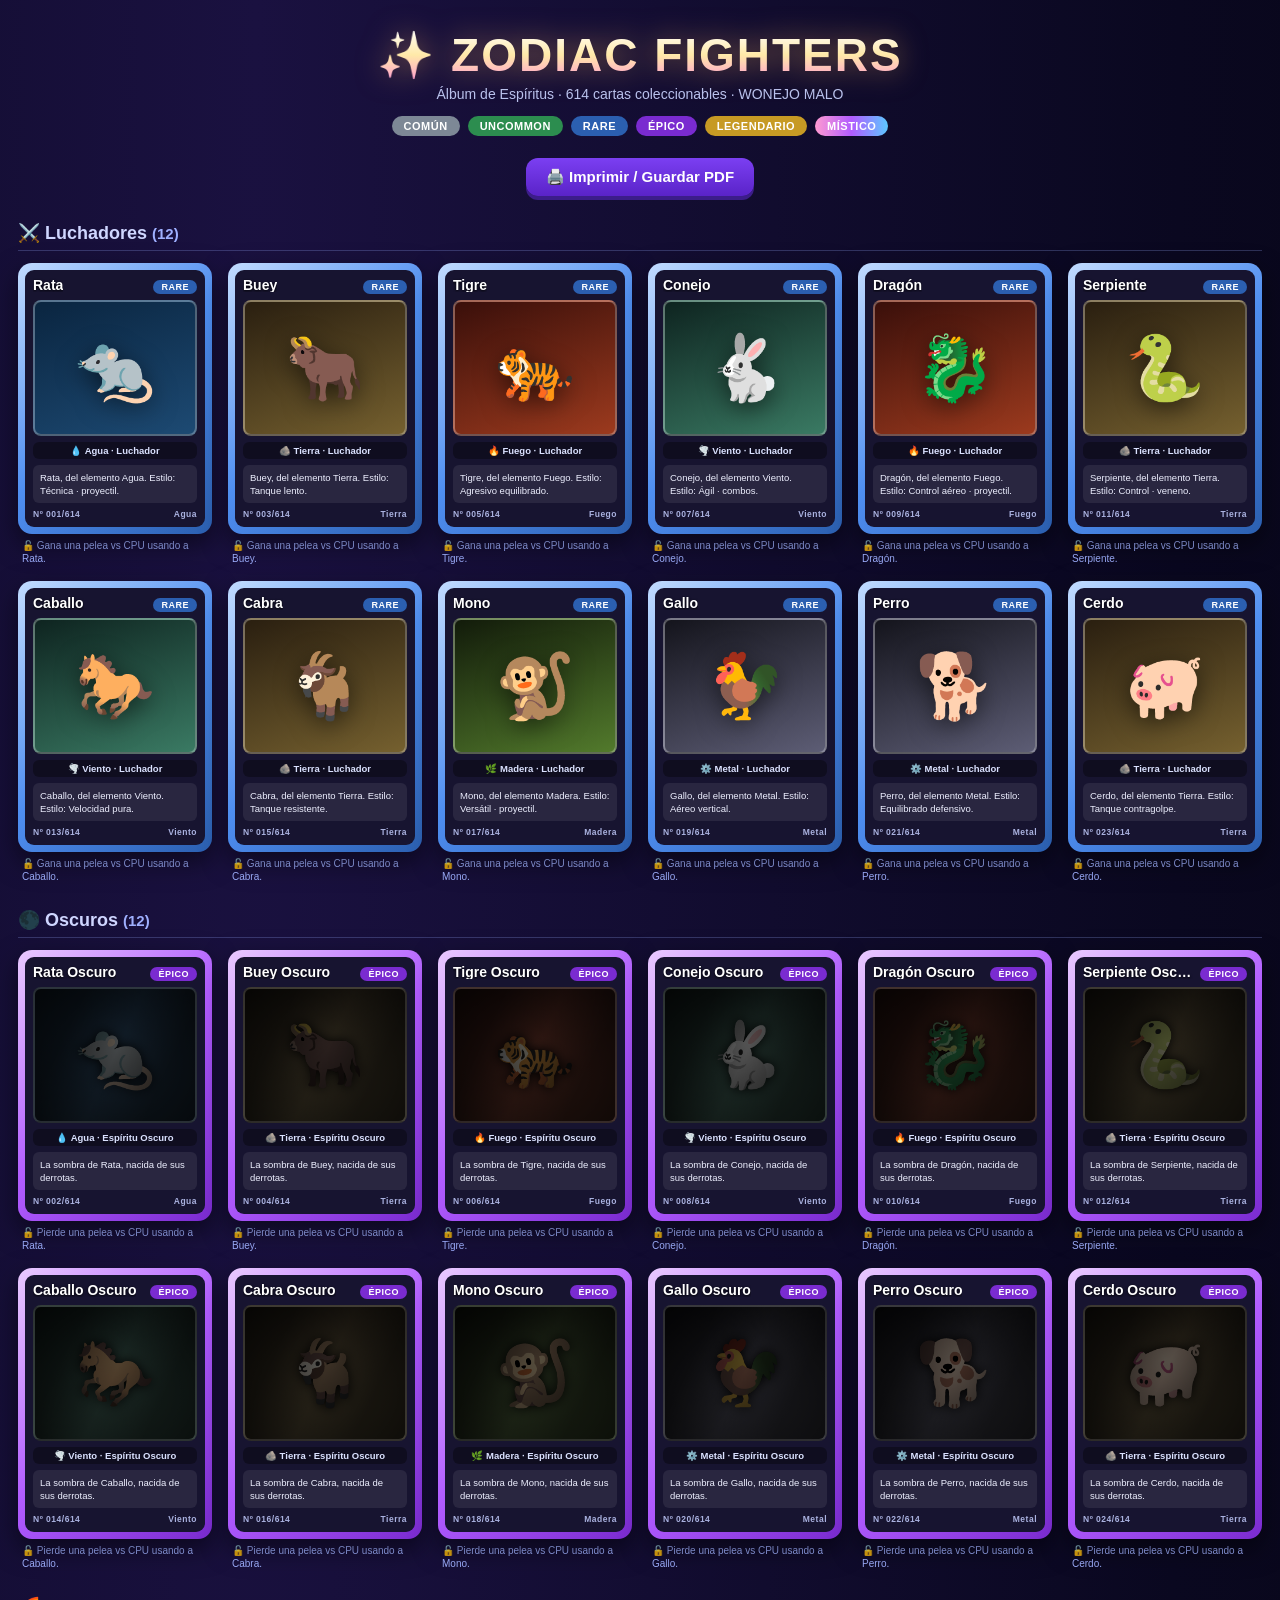
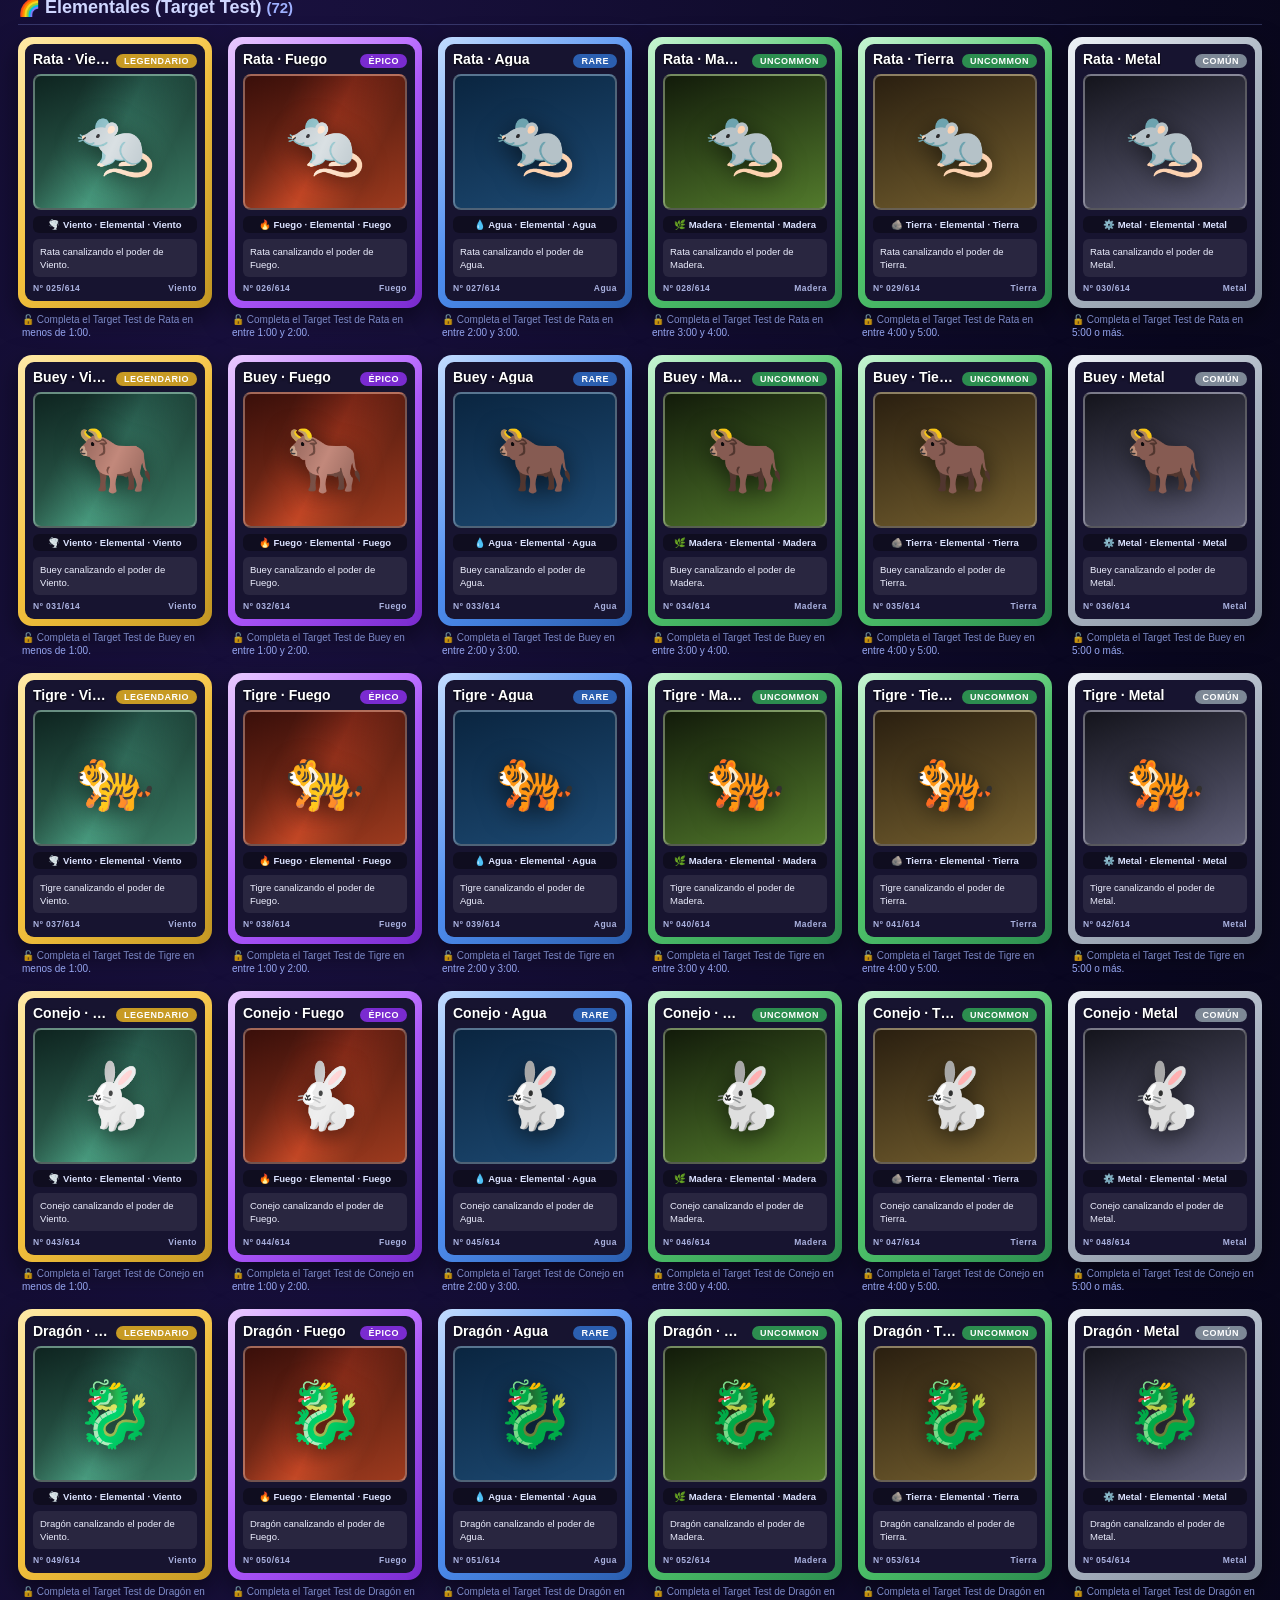
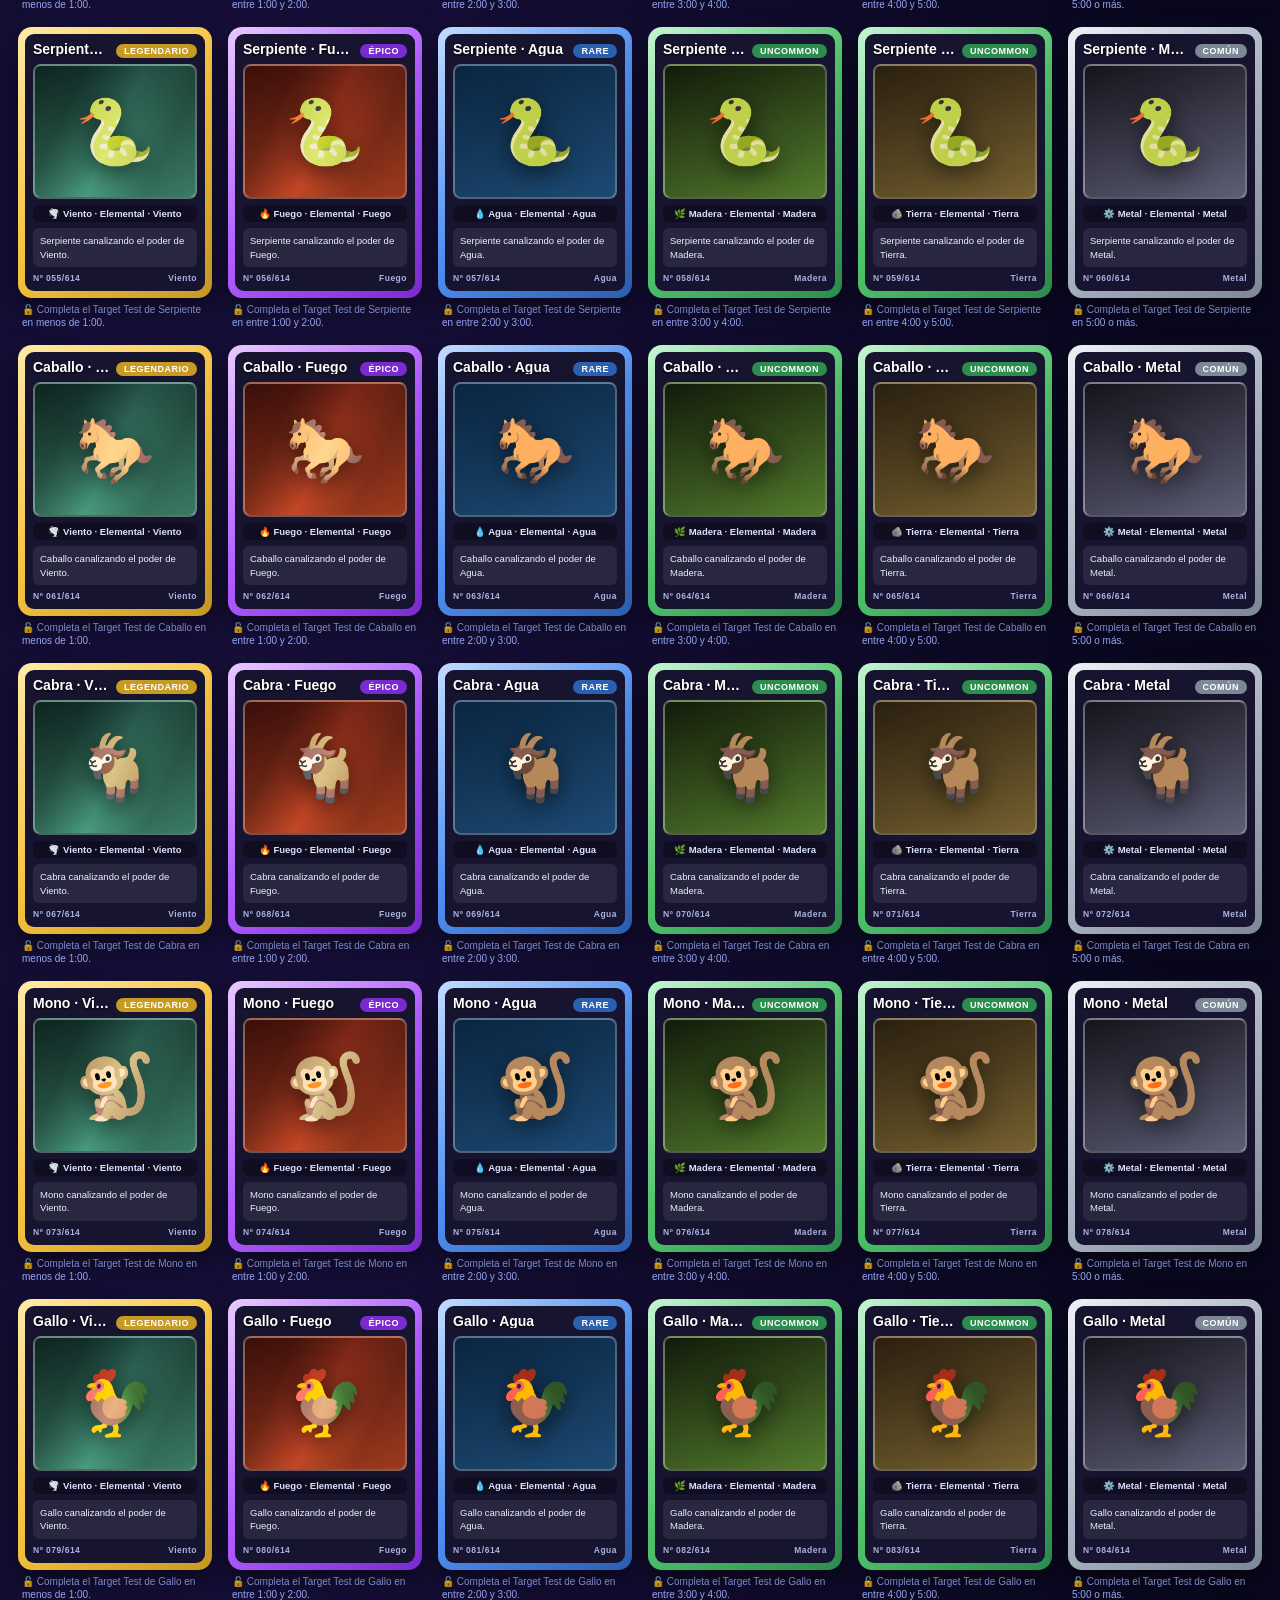
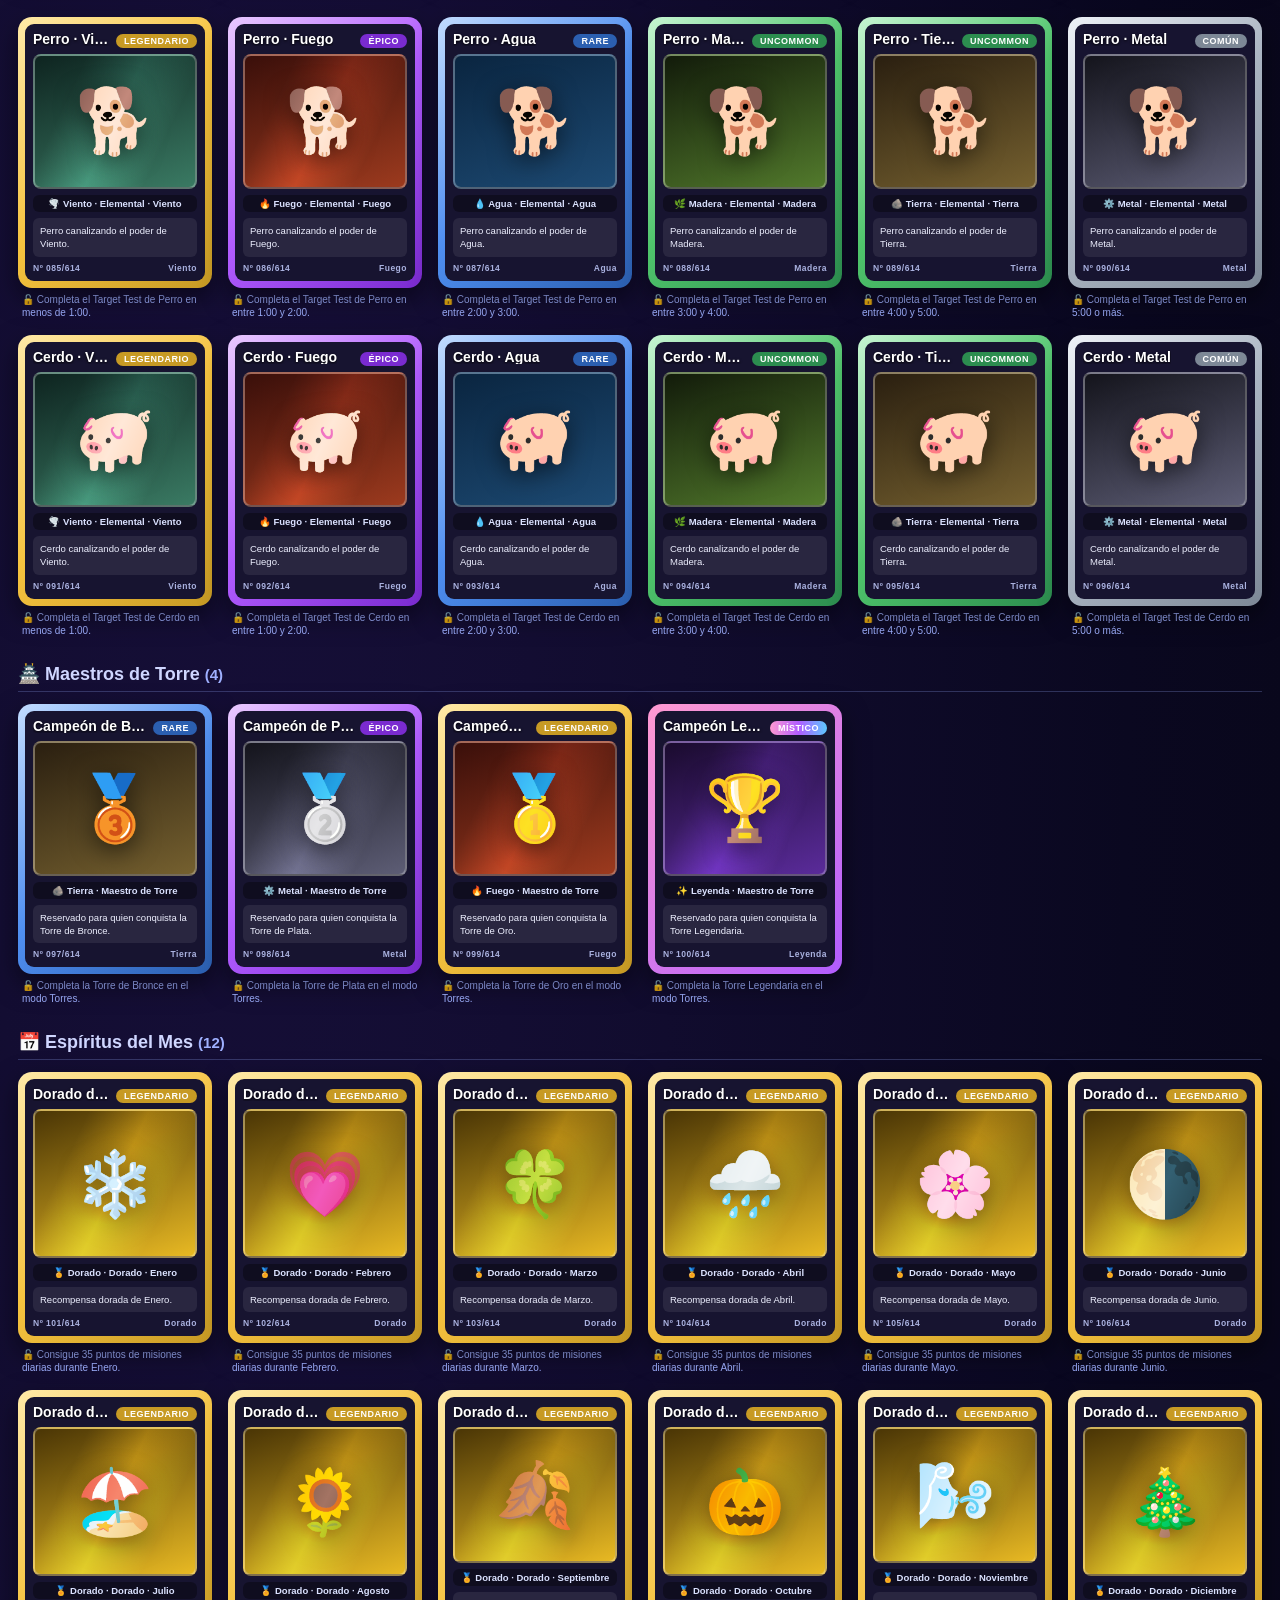
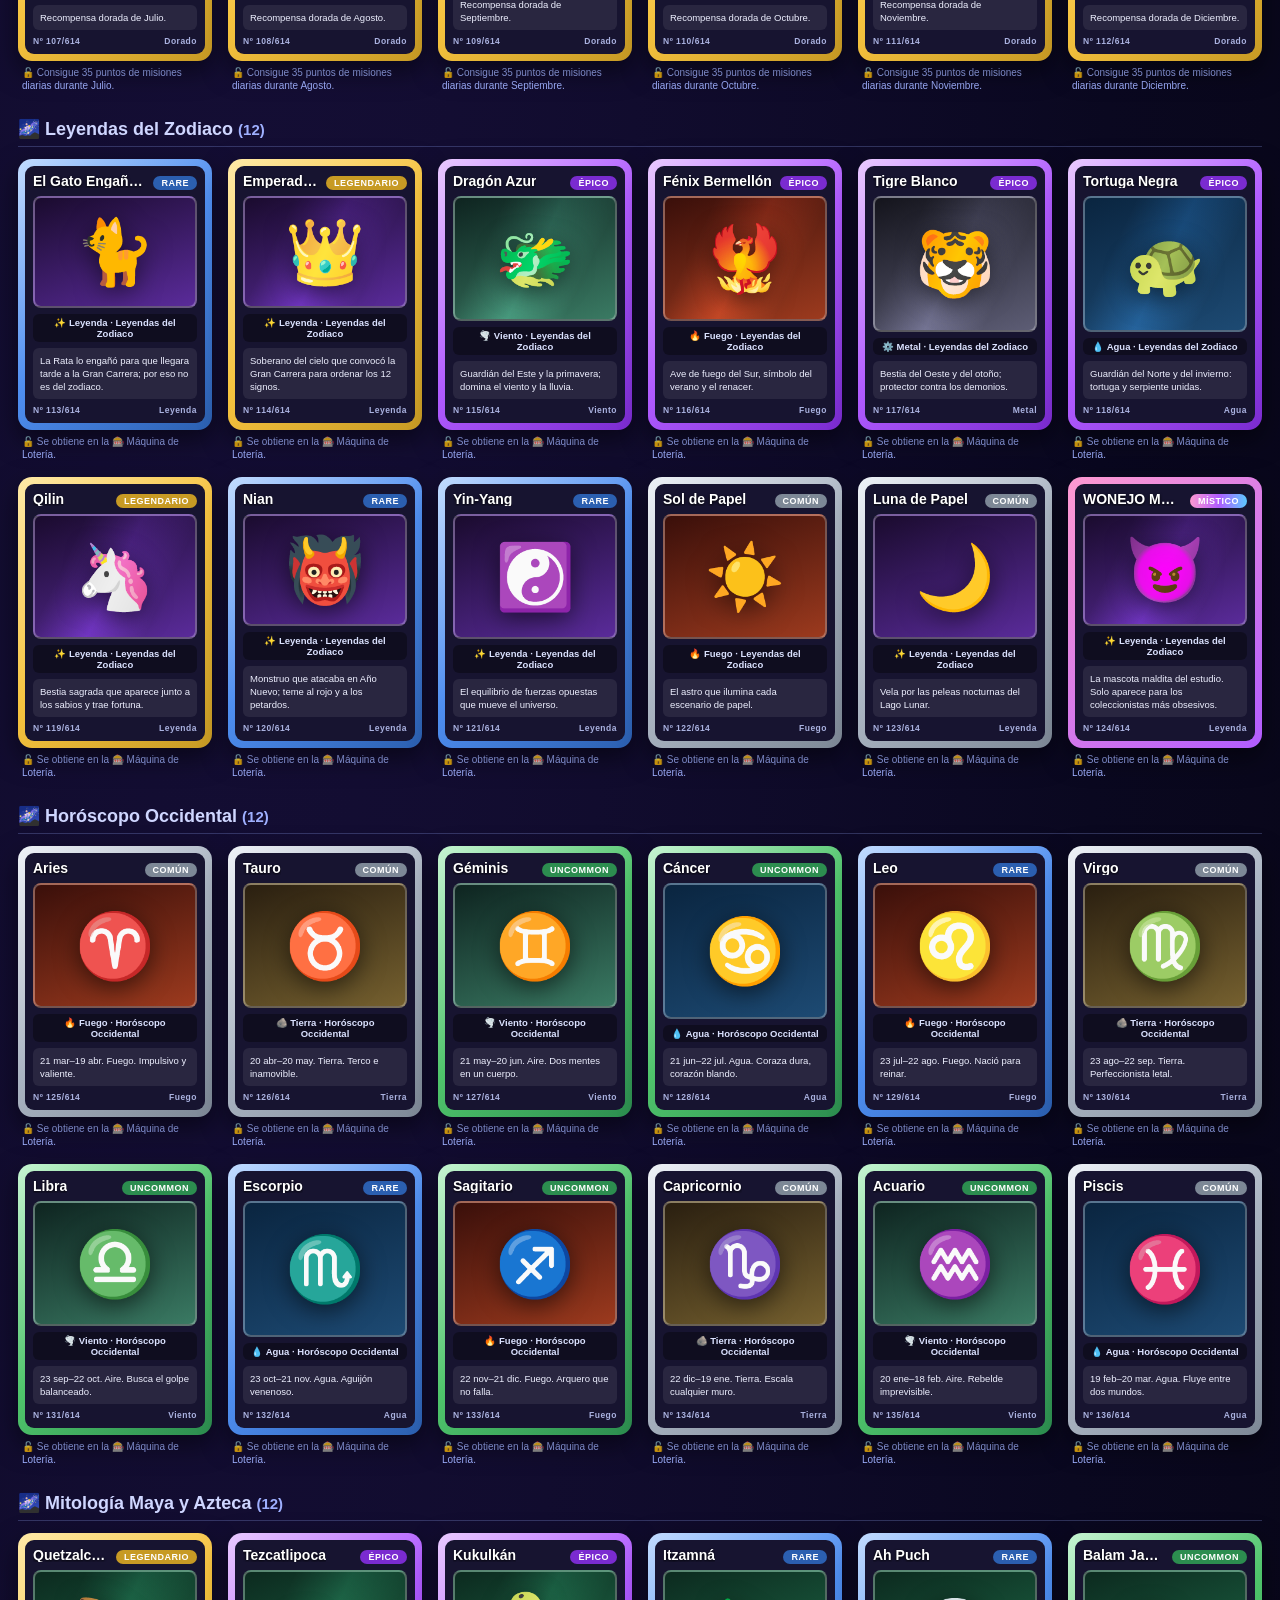
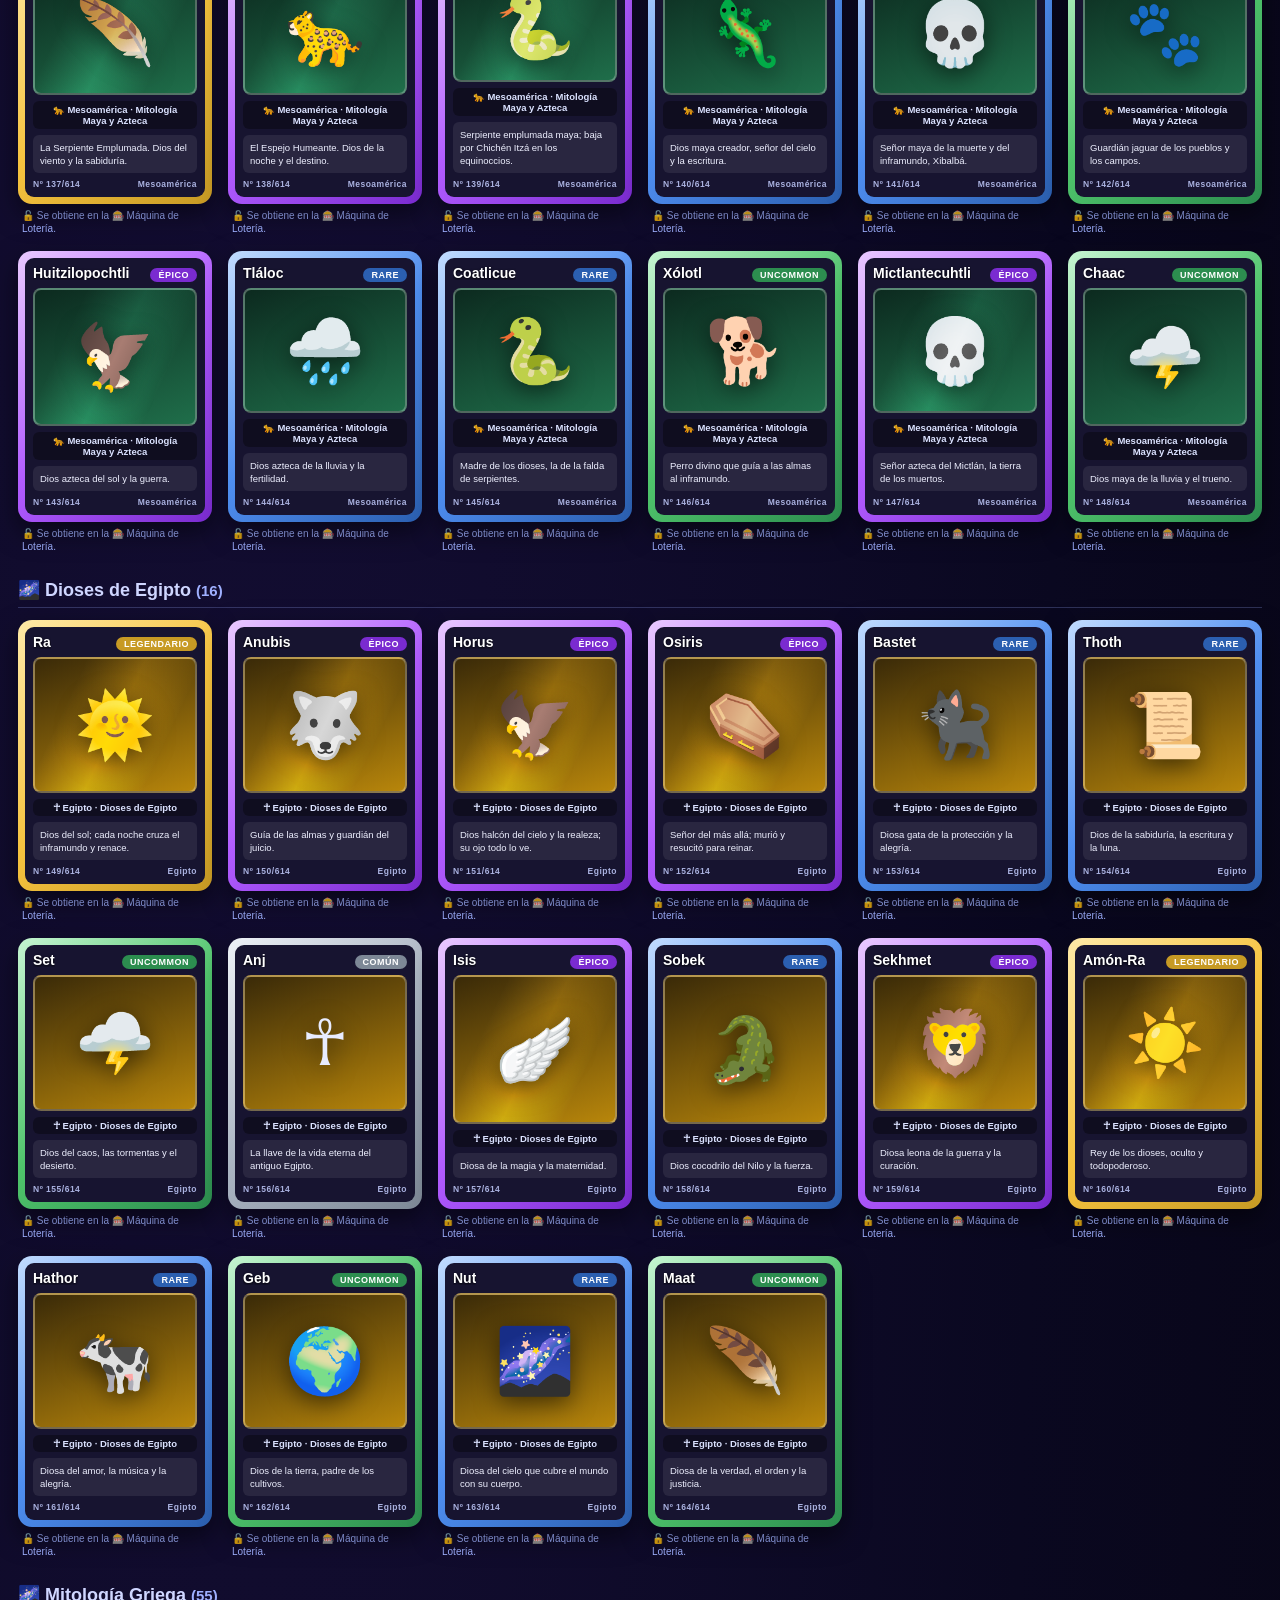
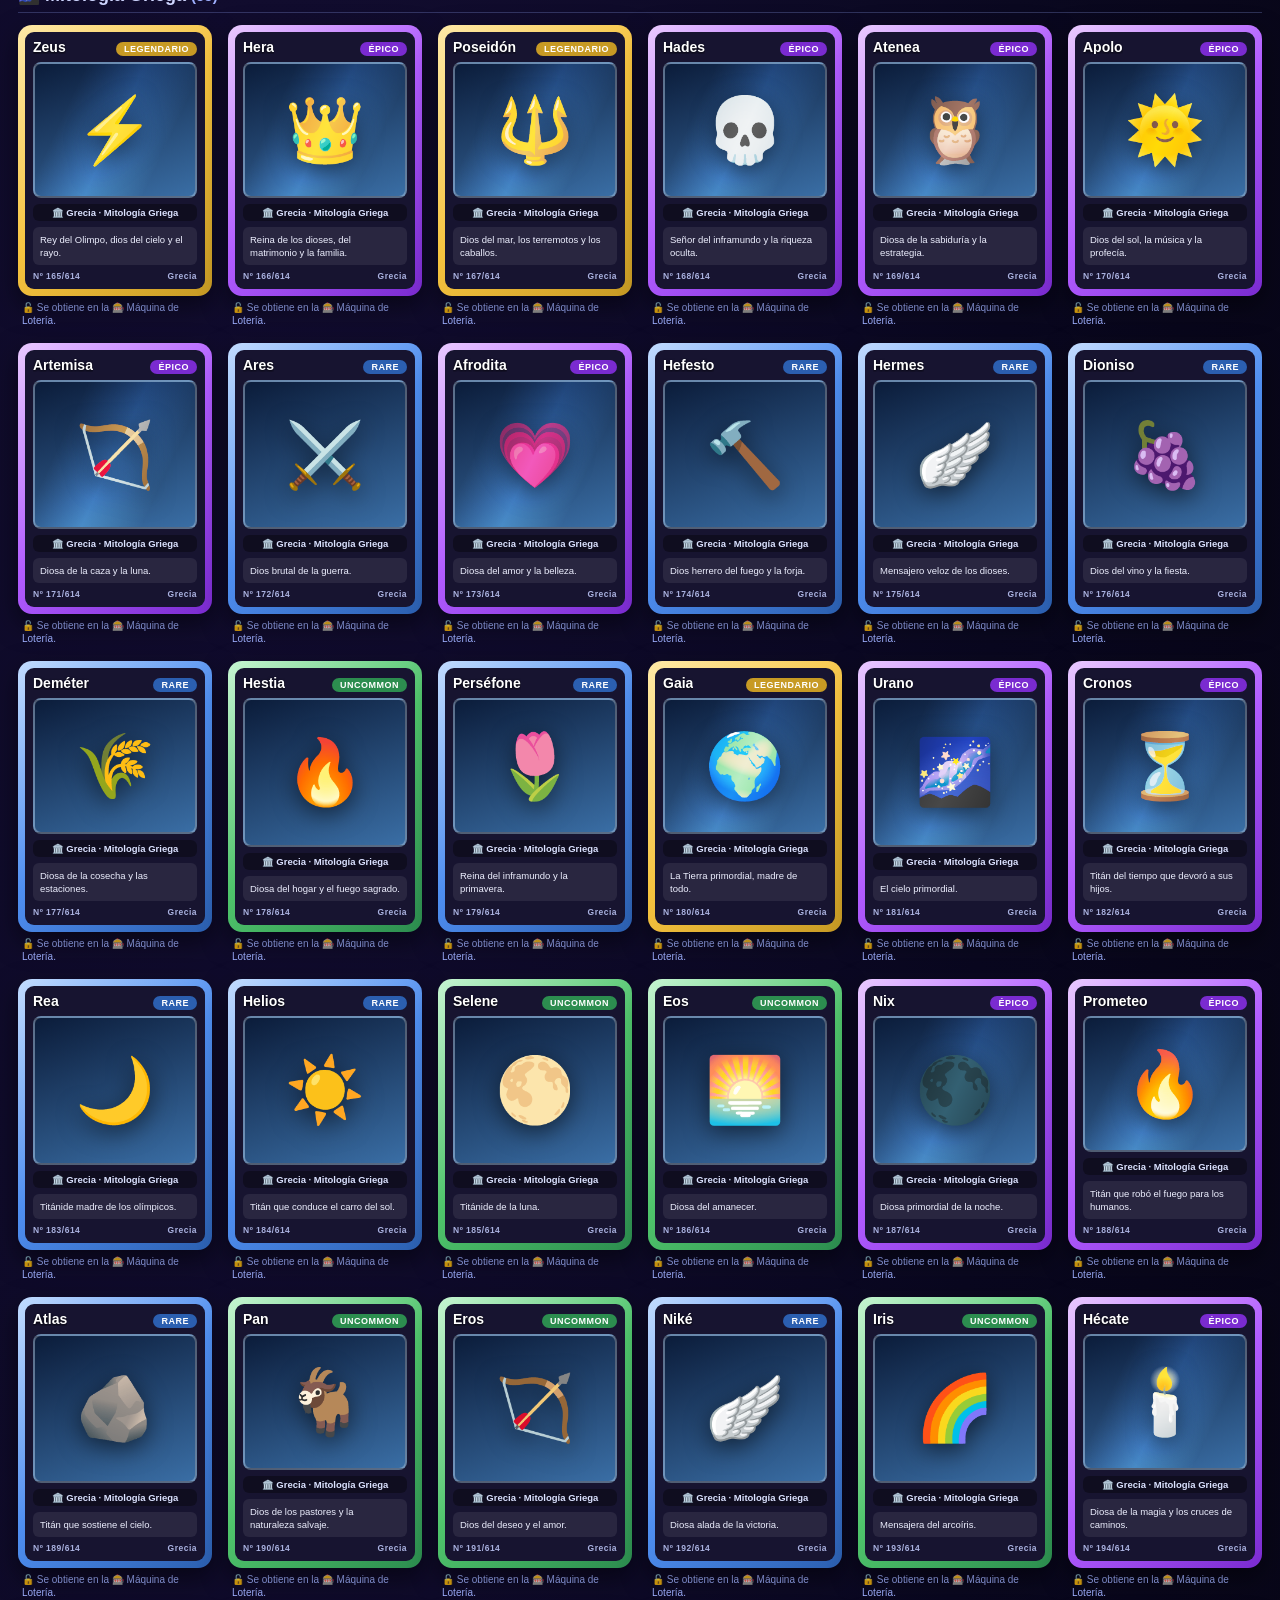
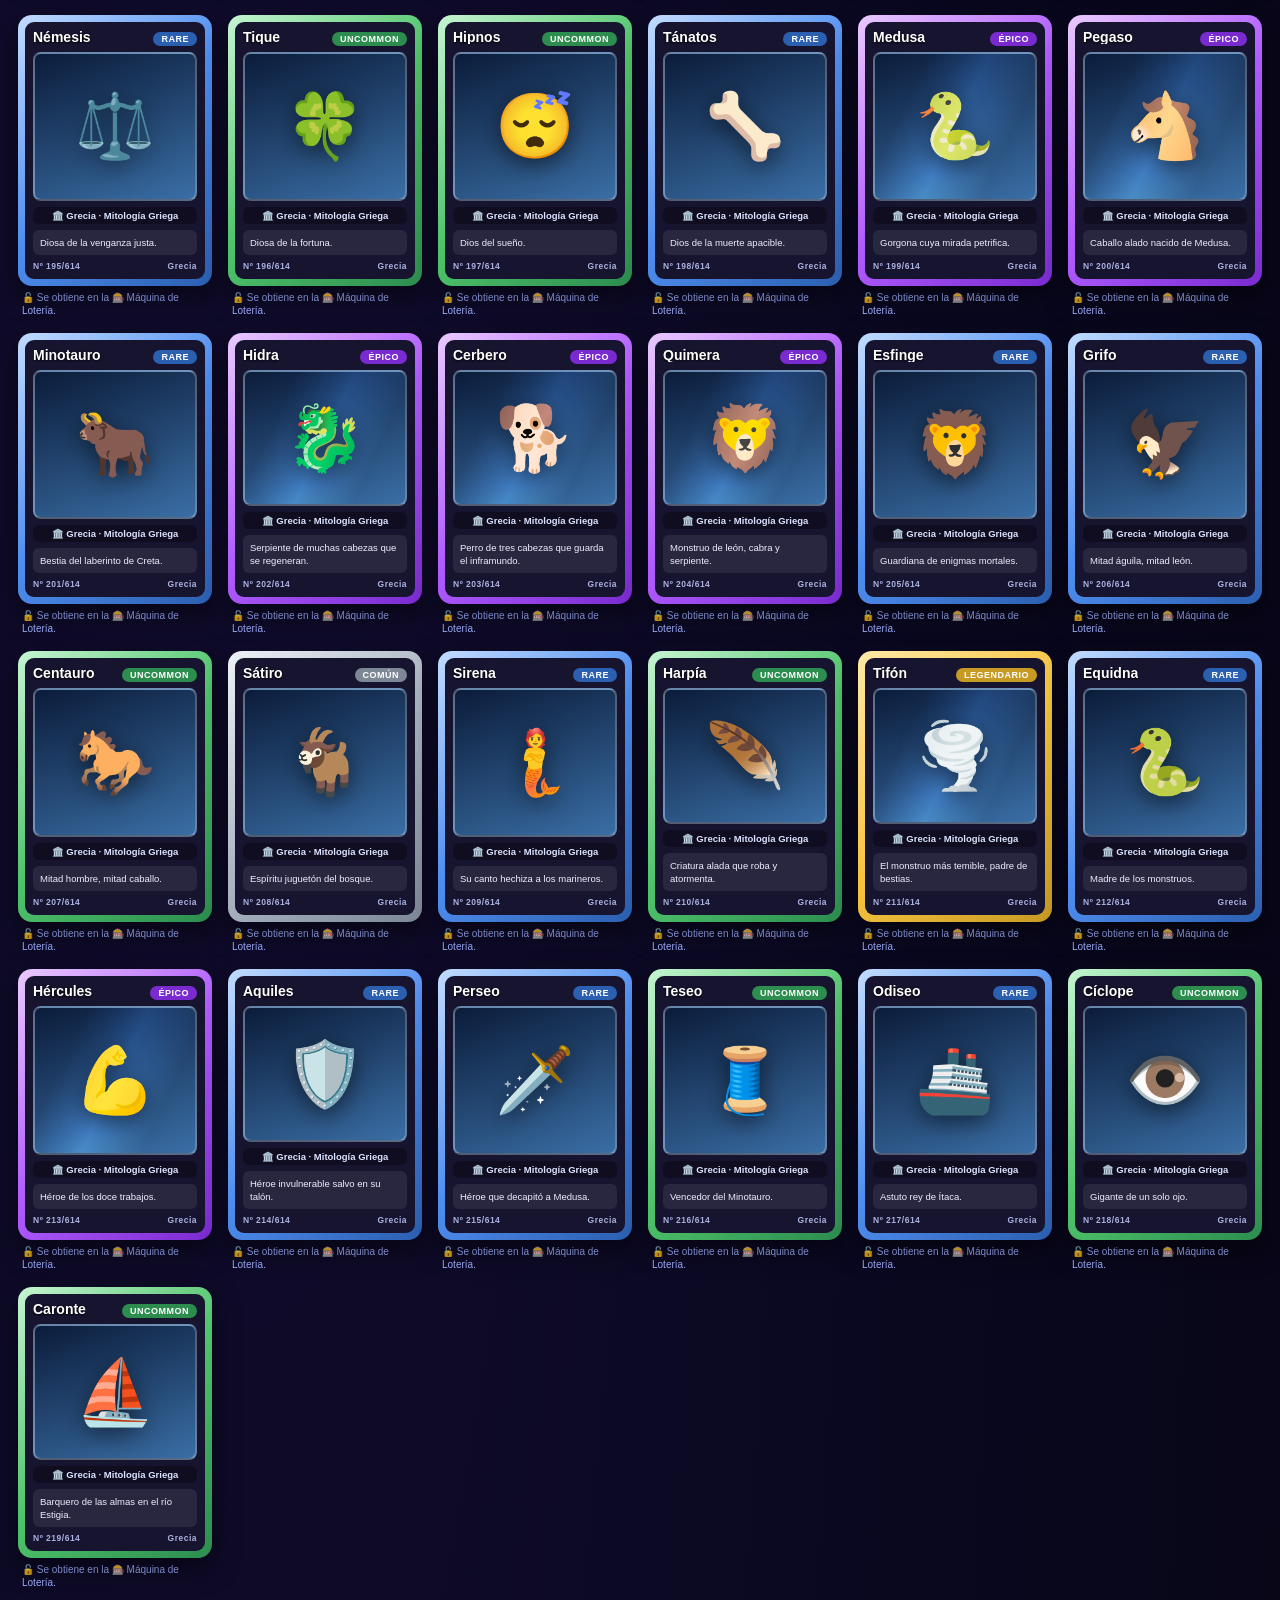
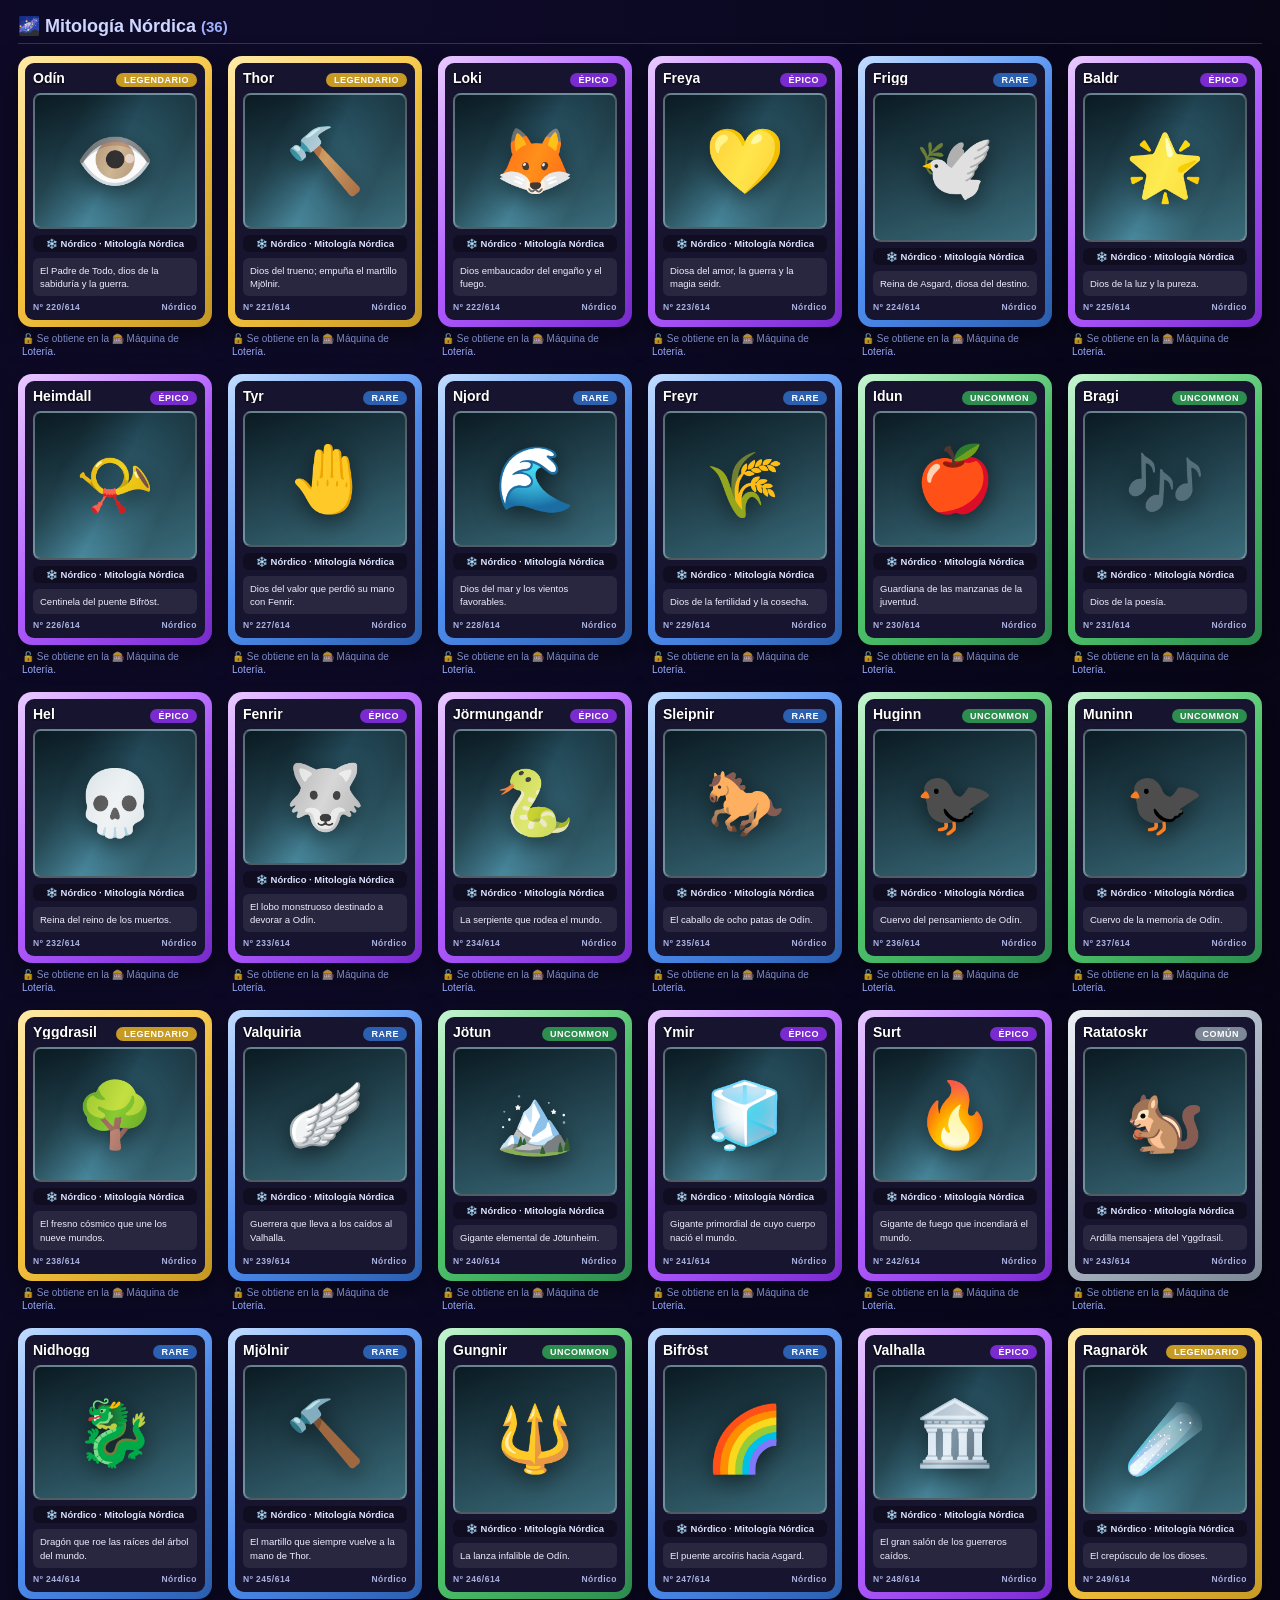
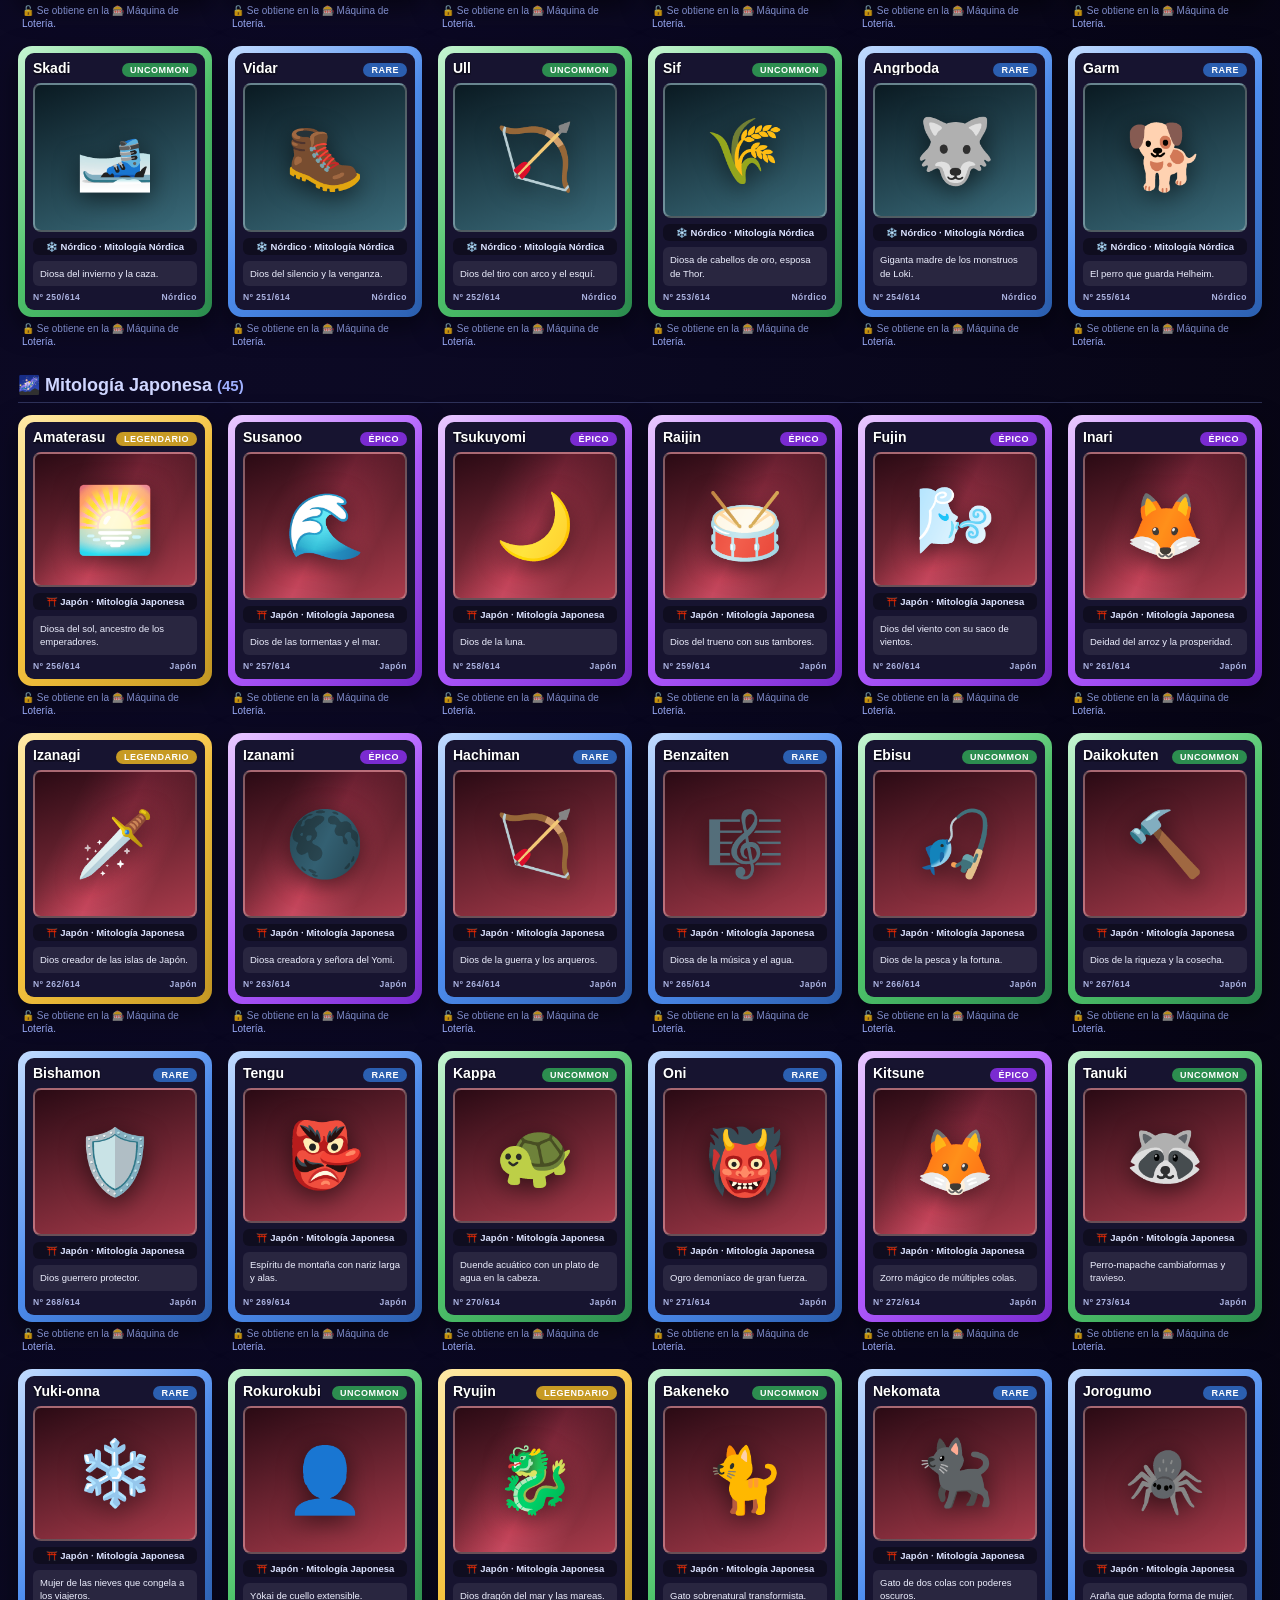
==== cartas.html @ 3208aa28 "Add files via upload" ====
<!DOCTYPE html><html lang="es"><head><meta charset="UTF-8"><meta name="viewport" content="width=device-width,initial-scale=1">
<title>Zodiac Fighters — Álbum (614 cartas)</title><style>*{margin:0;padding:0;box-sizing:border-box}
body{font-family:-apple-system,"Segoe UI",Roboto,sans-serif;background:radial-gradient(120% 80% at 20% 0%,#1a1140,#0a0820 60%,#06040f);color:#e8ecff;padding:18px;min-height:100vh}
header{text-align:center;margin:10px 0 24px}
header h1{font-size:clamp(28px,6vw,46px);font-weight:900;letter-spacing:2px;background:linear-gradient(180deg,#fff,#ffe9a8,#ff9ad1);-webkit-background-clip:text;background-clip:text;-webkit-text-fill-color:transparent;filter:drop-shadow(0 0 14px rgba(255,180,90,.5))}
header .sub{color:#b9c2ee;margin-top:4px;font-size:14px}
.legend{display:flex;gap:8px;flex-wrap:wrap;justify-content:center;margin:14px 0}
.legend .lg{font-size:11px;font-weight:800;color:#fff;padding:4px 12px;border-radius:999px;text-transform:uppercase;letter-spacing:.5px}
.legend .r-comun{background:#7d8896}.legend .r-uncommon{background:#2c8d4f}.legend .r-rare{background:#2b5fb0}.legend .r-epic{background:#7a2bd0}.legend .r-legendario{background:#c79a24}.legend .r-mistico{background:linear-gradient(90deg,#ff9ad1,#b15cff,#5cc8ff)}
.printbtn{margin-top:8px;background:linear-gradient(180deg,#7b3ff2,#5a23c8);color:#fff;border:none;border-radius:12px;padding:10px 20px;font-weight:800;font-size:15px;cursor:pointer;box-shadow:0 4px 0 #3c1d8a}
.sech{margin:26px 0 12px;font-size:18px;color:#cfd6ff;border-bottom:1px solid rgba(150,170,255,.25);padding-bottom:6px}
.sech small{color:#9fb0ff;font-weight:600}
.grid{display:grid;grid-template-columns:repeat(auto-fill,minmax(170px,1fr));gap:16px}
.cardwrap{display:flex;flex-direction:column}
.howto{font-size:10px;color:#9fb0ff;margin-top:5px;padding:0 4px;line-height:1.3}
/* ===== carta TCG ===== */
.tcg{position:relative;width:100%;aspect-ratio:63/88;border-radius:14px;padding:7px;box-shadow:0 10px 26px rgba(0,0,0,.5);overflow:hidden}
.tcg-inner{position:relative;height:100%;border-radius:9px;background:#171430;display:flex;flex-direction:column;padding:8px;gap:6px;z-index:2}
.tcg-top{display:flex;justify-content:space-between;align-items:baseline;gap:6px}
.tcg-name{font-weight:900;font-size:14px;color:#fff;text-shadow:0 1px 3px #000;line-height:1;overflow:hidden;text-overflow:ellipsis;white-space:nowrap}
.tcg-hp{font-weight:900;font-size:11px;color:#ffd86b;white-space:nowrap}
.tcg-art{position:relative;flex:1;border-radius:8px;display:flex;align-items:center;justify-content:center;overflow:hidden;border:2px solid rgba(255,255,255,.28)}
.tcg-emoji{font-size:64px;line-height:1;filter:drop-shadow(0 6px 12px rgba(0,0,0,.55));z-index:1}
.tcg-type{font-size:9.5px;font-weight:800;color:#dbe2ff;background:rgba(0,0,0,.35);border-radius:6px;padding:3px 7px;text-align:center}
.tcg-desc{font-size:9.5px;line-height:1.38;color:#eef0ff;background:rgba(255,255,255,.08);border-radius:6px;padding:6px 7px;overflow:hidden}
.tcg-foot{display:flex;justify-content:space-between;font-size:8.5px;font-weight:800;color:#aab2e0;letter-spacing:.5px}
.r-comun.tcg{background:linear-gradient(135deg,#eef2f7,#aab4c2,#7d8896)}
.r-uncommon.tcg{background:linear-gradient(135deg,#c6f5d2,#4fc46b,#2c8d4f)}
.r-rare.tcg{background:linear-gradient(135deg,#c2dcff,#4f8ef0,#2b5fb0)}
.r-epic.tcg{background:linear-gradient(135deg,#e9caff,#b15cff,#7a2bd0)}
.r-legendario.tcg{background:linear-gradient(135deg,#ffeaa8,#f6c33f,#c79a24)}
.r-mistico.tcg{background:linear-gradient(135deg,#ff9ad1,#b15cff,#5cc8ff,#ffd86b);background-size:300% 300%;animation:mb 4s ease infinite}
@keyframes mb{0%{background-position:0% 50%}50%{background-position:100% 50%}100%{background-position:0% 50%}}
.tcg.holo .tcg-art::before{content:'';position:absolute;inset:-60%;z-index:2;background:linear-gradient(115deg,transparent 38%,rgba(255,255,255,.5) 50%,transparent 62%);animation:sh 3.6s ease-in-out infinite;mix-blend-mode:overlay;pointer-events:none}
@keyframes sh{0%,100%{transform:translateX(-55%)}50%{transform:translateX(55%)}}
footer{text-align:center;color:#6b6a90;font-size:12px;margin:30px 0 10px}
@media print{body{background:#fff;color:#000}.printbtn{display:none}header h1{filter:none;-webkit-text-fill-color:initial;color:#5a23c8}.tcg,.tcg *{-webkit-print-color-adjust:exact;print-color-adjust:exact}.grid{grid-template-columns:repeat(4,1fr);gap:8px}.howto{color:#555}.sech{color:#333;break-after:avoid}.cardwrap{break-inside:avoid}}
.tcg-rarbadge{font-size:9px;font-weight:900;letter-spacing:.5px;text-transform:uppercase;color:#fff;border-radius:999px;padding:2px 8px;white-space:nowrap}
.tcg-rarbadge.r-comun{background:#7d8896}.tcg-rarbadge.r-uncommon{background:#2c8d4f}.tcg-rarbadge.r-rare{background:#2b5fb0}.tcg-rarbadge.r-epic{background:#7a2bd0}.tcg-rarbadge.r-legendario{background:#c79a24}.tcg-rarbadge.r-mistico{background:linear-gradient(90deg,#ff9ad1,#b15cff,#5cc8ff)}
.tcg.dark .tcg-art{filter:brightness(.45) saturate(.6)}
.tcg.dark .tcg-art::after{content:'';position:absolute;inset:0;z-index:1;background:radial-gradient(circle at 50% 40%,rgba(0,0,0,.15),rgba(0,0,0,.7))}
.tcg.dark .tcg-emoji{filter:drop-shadow(0 0 6px #000) brightness(.65) contrast(1.1)}
@media print{.tcg.holo .tcg-art::before{display:none}}
</style></head><body>
<header><h1>✨ ZODIAC FIGHTERS</h1><p class="sub">Álbum de Espíritus · 614 cartas coleccionables · WONEJO MALO</p>
<div class="legend"><span class="lg r-comun">Común</span><span class="lg r-uncommon">Uncommon</span><span class="lg r-rare">Rare</span><span class="lg r-epic">Épico</span><span class="lg r-legendario">Legendario</span><span class="lg r-mistico">Místico</span></div>
<button class="printbtn" onclick="window.print()">🖨️ Imprimir / Guardar PDF</button></header>
<h2 class="sech">⚔️ Luchadores <small>(12)</small></h2><div class="grid"><div class="cardwrap"><div class="tcg r-rare"><div class="tcg-inner">
   <div class="tcg-top"><span class="tcg-name">Rata</span><span class="tcg-rarbadge r-rare">Rare</span></div>
   <div class="tcg-art" style="background:linear-gradient(160deg,#0a2540,#1d4a73)"><span class="tcg-emoji">🐀</span></div>
   <div class="tcg-type">💧 Agua · Luchador</div>
   <div class="tcg-desc">Rata, del elemento Agua. Estilo: Técnica · proyectil.</div>
   <div class="tcg-foot"><span>Nº 001/614</span><span>Agua</span></div>
 </div></div><div class="howto">🔓 Gana una pelea vs CPU usando a Rata.</div></div><div class="cardwrap"><div class="tcg r-rare"><div class="tcg-inner">
   <div class="tcg-top"><span class="tcg-name">Buey</span><span class="tcg-rarbadge r-rare">Rare</span></div>
   <div class="tcg-art" style="background:linear-gradient(160deg,#2a1f10,#75602f)"><span class="tcg-emoji">🐂</span></div>
   <div class="tcg-type">🪨 Tierra · Luchador</div>
   <div class="tcg-desc">Buey, del elemento Tierra. Estilo: Tanque lento.</div>
   <div class="tcg-foot"><span>Nº 003/614</span><span>Tierra</span></div>
 </div></div><div class="howto">🔓 Gana una pelea vs CPU usando a Buey.</div></div><div class="cardwrap"><div class="tcg r-rare"><div class="tcg-inner">
   <div class="tcg-top"><span class="tcg-name">Tigre</span><span class="tcg-rarbadge r-rare">Rare</span></div>
   <div class="tcg-art" style="background:linear-gradient(160deg,#3a0f0a,#9c3a1e)"><span class="tcg-emoji">🐅</span></div>
   <div class="tcg-type">🔥 Fuego · Luchador</div>
   <div class="tcg-desc">Tigre, del elemento Fuego. Estilo: Agresivo equilibrado.</div>
   <div class="tcg-foot"><span>Nº 005/614</span><span>Fuego</span></div>
 </div></div><div class="howto">🔓 Gana una pelea vs CPU usando a Tigre.</div></div><div class="cardwrap"><div class="tcg r-rare"><div class="tcg-inner">
   <div class="tcg-top"><span class="tcg-name">Conejo</span><span class="tcg-rarbadge r-rare">Rare</span></div>
   <div class="tcg-art" style="background:linear-gradient(160deg,#0e2420,#3a7a63)"><span class="tcg-emoji">🐇</span></div>
   <div class="tcg-type">🌪️ Viento · Luchador</div>
   <div class="tcg-desc">Conejo, del elemento Viento. Estilo: Ágil · combos.</div>
   <div class="tcg-foot"><span>Nº 007/614</span><span>Viento</span></div>
 </div></div><div class="howto">🔓 Gana una pelea vs CPU usando a Conejo.</div></div><div class="cardwrap"><div class="tcg r-rare"><div class="tcg-inner">
   <div class="tcg-top"><span class="tcg-name">Dragón</span><span class="tcg-rarbadge r-rare">Rare</span></div>
   <div class="tcg-art" style="background:linear-gradient(160deg,#3a0f0a,#9c3a1e)"><span class="tcg-emoji">🐉</span></div>
   <div class="tcg-type">🔥 Fuego · Luchador</div>
   <div class="tcg-desc">Dragón, del elemento Fuego. Estilo: Control aéreo · proyectil.</div>
   <div class="tcg-foot"><span>Nº 009/614</span><span>Fuego</span></div>
 </div></div><div class="howto">🔓 Gana una pelea vs CPU usando a Dragón.</div></div><div class="cardwrap"><div class="tcg r-rare"><div class="tcg-inner">
   <div class="tcg-top"><span class="tcg-name">Serpiente</span><span class="tcg-rarbadge r-rare">Rare</span></div>
   <div class="tcg-art" style="background:linear-gradient(160deg,#2a1f10,#75602f)"><span class="tcg-emoji">🐍</span></div>
   <div class="tcg-type">🪨 Tierra · Luchador</div>
   <div class="tcg-desc">Serpiente, del elemento Tierra. Estilo: Control · veneno.</div>
   <div class="tcg-foot"><span>Nº 011/614</span><span>Tierra</span></div>
 </div></div><div class="howto">🔓 Gana una pelea vs CPU usando a Serpiente.</div></div><div class="cardwrap"><div class="tcg r-rare"><div class="tcg-inner">
   <div class="tcg-top"><span class="tcg-name">Caballo</span><span class="tcg-rarbadge r-rare">Rare</span></div>
   <div class="tcg-art" style="background:linear-gradient(160deg,#0e2420,#3a7a63)"><span class="tcg-emoji">🐎</span></div>
   <div class="tcg-type">🌪️ Viento · Luchador</div>
   <div class="tcg-desc">Caballo, del elemento Viento. Estilo: Velocidad pura.</div>
   <div class="tcg-foot"><span>Nº 013/614</span><span>Viento</span></div>
 </div></div><div class="howto">🔓 Gana una pelea vs CPU usando a Caballo.</div></div><div class="cardwrap"><div class="tcg r-rare"><div class="tcg-inner">
   <div class="tcg-top"><span class="tcg-name">Cabra</span><span class="tcg-rarbadge r-rare">Rare</span></div>
   <div class="tcg-art" style="background:linear-gradient(160deg,#2a1f10,#75602f)"><span class="tcg-emoji">🐐</span></div>
   <div class="tcg-type">🪨 Tierra · Luchador</div>
   <div class="tcg-desc">Cabra, del elemento Tierra. Estilo: Tanque resistente.</div>
   <div class="tcg-foot"><span>Nº 015/614</span><span>Tierra</span></div>
 </div></div><div class="howto">🔓 Gana una pelea vs CPU usando a Cabra.</div></div><div class="cardwrap"><div class="tcg r-rare"><div class="tcg-inner">
   <div class="tcg-top"><span class="tcg-name">Mono</span><span class="tcg-rarbadge r-rare">Rare</span></div>
   <div class="tcg-art" style="background:linear-gradient(160deg,#121b0a,#527a2c)"><span class="tcg-emoji">🐒</span></div>
   <div class="tcg-type">🌿 Madera · Luchador</div>
   <div class="tcg-desc">Mono, del elemento Madera. Estilo: Versátil · proyectil.</div>
   <div class="tcg-foot"><span>Nº 017/614</span><span>Madera</span></div>
 </div></div><div class="howto">🔓 Gana una pelea vs CPU usando a Mono.</div></div><div class="cardwrap"><div class="tcg r-rare"><div class="tcg-inner">
   <div class="tcg-top"><span class="tcg-name">Gallo</span><span class="tcg-rarbadge r-rare">Rare</span></div>
   <div class="tcg-art" style="background:linear-gradient(160deg,#14141c,#5d5d75)"><span class="tcg-emoji">🐓</span></div>
   <div class="tcg-type">⚙️ Metal · Luchador</div>
   <div class="tcg-desc">Gallo, del elemento Metal. Estilo: Aéreo vertical.</div>
   <div class="tcg-foot"><span>Nº 019/614</span><span>Metal</span></div>
 </div></div><div class="howto">🔓 Gana una pelea vs CPU usando a Gallo.</div></div><div class="cardwrap"><div class="tcg r-rare"><div class="tcg-inner">
   <div class="tcg-top"><span class="tcg-name">Perro</span><span class="tcg-rarbadge r-rare">Rare</span></div>
   <div class="tcg-art" style="background:linear-gradient(160deg,#14141c,#5d5d75)"><span class="tcg-emoji">🐕</span></div>
   <div class="tcg-type">⚙️ Metal · Luchador</div>
   <div class="tcg-desc">Perro, del elemento Metal. Estilo: Equilibrado defensivo.</div>
   <div class="tcg-foot"><span>Nº 021/614</span><span>Metal</span></div>
 </div></div><div class="howto">🔓 Gana una pelea vs CPU usando a Perro.</div></div><div class="cardwrap"><div class="tcg r-rare"><div class="tcg-inner">
   <div class="tcg-top"><span class="tcg-name">Cerdo</span><span class="tcg-rarbadge r-rare">Rare</span></div>
   <div class="tcg-art" style="background:linear-gradient(160deg,#2a1f10,#75602f)"><span class="tcg-emoji">🐖</span></div>
   <div class="tcg-type">🪨 Tierra · Luchador</div>
   <div class="tcg-desc">Cerdo, del elemento Tierra. Estilo: Tanque contragolpe.</div>
   <div class="tcg-foot"><span>Nº 023/614</span><span>Tierra</span></div>
 </div></div><div class="howto">🔓 Gana una pelea vs CPU usando a Cerdo.</div></div></div><h2 class="sech">🌑 Oscuros <small>(12)</small></h2><div class="grid"><div class="cardwrap"><div class="tcg r-epic holo dark"><div class="tcg-inner">
   <div class="tcg-top"><span class="tcg-name">Rata Oscuro</span><span class="tcg-rarbadge r-epic">Épico</span></div>
   <div class="tcg-art" style="background:linear-gradient(160deg,#0a2540,#1d4a73)"><span class="tcg-emoji">🐀</span></div>
   <div class="tcg-type">💧 Agua · Espíritu Oscuro</div>
   <div class="tcg-desc">La sombra de Rata, nacida de sus derrotas.</div>
   <div class="tcg-foot"><span>Nº 002/614</span><span>Agua</span></div>
 </div></div><div class="howto">🔓 Pierde una pelea vs CPU usando a Rata.</div></div><div class="cardwrap"><div class="tcg r-epic holo dark"><div class="tcg-inner">
   <div class="tcg-top"><span class="tcg-name">Buey Oscuro</span><span class="tcg-rarbadge r-epic">Épico</span></div>
   <div class="tcg-art" style="background:linear-gradient(160deg,#2a1f10,#75602f)"><span class="tcg-emoji">🐂</span></div>
   <div class="tcg-type">🪨 Tierra · Espíritu Oscuro</div>
   <div class="tcg-desc">La sombra de Buey, nacida de sus derrotas.</div>
   <div class="tcg-foot"><span>Nº 004/614</span><span>Tierra</span></div>
 </div></div><div class="howto">🔓 Pierde una pelea vs CPU usando a Buey.</div></div><div class="cardwrap"><div class="tcg r-epic holo dark"><div class="tcg-inner">
   <div class="tcg-top"><span class="tcg-name">Tigre Oscuro</span><span class="tcg-rarbadge r-epic">Épico</span></div>
   <div class="tcg-art" style="background:linear-gradient(160deg,#3a0f0a,#9c3a1e)"><span class="tcg-emoji">🐅</span></div>
   <div class="tcg-type">🔥 Fuego · Espíritu Oscuro</div>
   <div class="tcg-desc">La sombra de Tigre, nacida de sus derrotas.</div>
   <div class="tcg-foot"><span>Nº 006/614</span><span>Fuego</span></div>
 </div></div><div class="howto">🔓 Pierde una pelea vs CPU usando a Tigre.</div></div><div class="cardwrap"><div class="tcg r-epic holo dark"><div class="tcg-inner">
   <div class="tcg-top"><span class="tcg-name">Conejo Oscuro</span><span class="tcg-rarbadge r-epic">Épico</span></div>
   <div class="tcg-art" style="background:linear-gradient(160deg,#0e2420,#3a7a63)"><span class="tcg-emoji">🐇</span></div>
   <div class="tcg-type">🌪️ Viento · Espíritu Oscuro</div>
   <div class="tcg-desc">La sombra de Conejo, nacida de sus derrotas.</div>
   <div class="tcg-foot"><span>Nº 008/614</span><span>Viento</span></div>
 </div></div><div class="howto">🔓 Pierde una pelea vs CPU usando a Conejo.</div></div><div class="cardwrap"><div class="tcg r-epic holo dark"><div class="tcg-inner">
   <div class="tcg-top"><span class="tcg-name">Dragón Oscuro</span><span class="tcg-rarbadge r-epic">Épico</span></div>
   <div class="tcg-art" style="background:linear-gradient(160deg,#3a0f0a,#9c3a1e)"><span class="tcg-emoji">🐉</span></div>
   <div class="tcg-type">🔥 Fuego · Espíritu Oscuro</div>
   <div class="tcg-desc">La sombra de Dragón, nacida de sus derrotas.</div>
   <div class="tcg-foot"><span>Nº 010/614</span><span>Fuego</span></div>
 </div></div><div class="howto">🔓 Pierde una pelea vs CPU usando a Dragón.</div></div><div class="cardwrap"><div class="tcg r-epic holo dark"><div class="tcg-inner">
   <div class="tcg-top"><span class="tcg-name">Serpiente Oscuro</span><span class="tcg-rarbadge r-epic">Épico</span></div>
   <div class="tcg-art" style="background:linear-gradient(160deg,#2a1f10,#75602f)"><span class="tcg-emoji">🐍</span></div>
   <div class="tcg-type">🪨 Tierra · Espíritu Oscuro</div>
   <div class="tcg-desc">La sombra de Serpiente, nacida de sus derrotas.</div>
   <div class="tcg-foot"><span>Nº 012/614</span><span>Tierra</span></div>
 </div></div><div class="howto">🔓 Pierde una pelea vs CPU usando a Serpiente.</div></div><div class="cardwrap"><div class="tcg r-epic holo dark"><div class="tcg-inner">
   <div class="tcg-top"><span class="tcg-name">Caballo Oscuro</span><span class="tcg-rarbadge r-epic">Épico</span></div>
   <div class="tcg-art" style="background:linear-gradient(160deg,#0e2420,#3a7a63)"><span class="tcg-emoji">🐎</span></div>
   <div class="tcg-type">🌪️ Viento · Espíritu Oscuro</div>
   <div class="tcg-desc">La sombra de Caballo, nacida de sus derrotas.</div>
   <div class="tcg-foot"><span>Nº 014/614</span><span>Viento</span></div>
 </div></div><div class="howto">🔓 Pierde una pelea vs CPU usando a Caballo.</div></div><div class="cardwrap"><div class="tcg r-epic holo dark"><div class="tcg-inner">
   <div class="tcg-top"><span class="tcg-name">Cabra Oscuro</span><span class="tcg-rarbadge r-epic">Épico</span></div>
   <div class="tcg-art" style="background:linear-gradient(160deg,#2a1f10,#75602f)"><span class="tcg-emoji">🐐</span></div>
   <div class="tcg-type">🪨 Tierra · Espíritu Oscuro</div>
   <div class="tcg-desc">La sombra de Cabra, nacida de sus derrotas.</div>
   <div class="tcg-foot"><span>Nº 016/614</span><span>Tierra</span></div>
 </div></div><div class="howto">🔓 Pierde una pelea vs CPU usando a Cabra.</div></div><div class="cardwrap"><div class="tcg r-epic holo dark"><div class="tcg-inner">
   <div class="tcg-top"><span class="tcg-name">Mono Oscuro</span><span class="tcg-rarbadge r-epic">Épico</span></div>
   <div class="tcg-art" style="background:linear-gradient(160deg,#121b0a,#527a2c)"><span class="tcg-emoji">🐒</span></div>
   <div class="tcg-type">🌿 Madera · Espíritu Oscuro</div>
   <div class="tcg-desc">La sombra de Mono, nacida de sus derrotas.</div>
   <div class="tcg-foot"><span>Nº 018/614</span><span>Madera</span></div>
 </div></div><div class="howto">🔓 Pierde una pelea vs CPU usando a Mono.</div></div><div class="cardwrap"><div class="tcg r-epic holo dark"><div class="tcg-inner">
   <div class="tcg-top"><span class="tcg-name">Gallo Oscuro</span><span class="tcg-rarbadge r-epic">Épico</span></div>
   <div class="tcg-art" style="background:linear-gradient(160deg,#14141c,#5d5d75)"><span class="tcg-emoji">🐓</span></div>
   <div class="tcg-type">⚙️ Metal · Espíritu Oscuro</div>
   <div class="tcg-desc">La sombra de Gallo, nacida de sus derrotas.</div>
   <div class="tcg-foot"><span>Nº 020/614</span><span>Metal</span></div>
 </div></div><div class="howto">🔓 Pierde una pelea vs CPU usando a Gallo.</div></div><div class="cardwrap"><div class="tcg r-epic holo dark"><div class="tcg-inner">
   <div class="tcg-top"><span class="tcg-name">Perro Oscuro</span><span class="tcg-rarbadge r-epic">Épico</span></div>
   <div class="tcg-art" style="background:linear-gradient(160deg,#14141c,#5d5d75)"><span class="tcg-emoji">🐕</span></div>
   <div class="tcg-type">⚙️ Metal · Espíritu Oscuro</div>
   <div class="tcg-desc">La sombra de Perro, nacida de sus derrotas.</div>
   <div class="tcg-foot"><span>Nº 022/614</span><span>Metal</span></div>
 </div></div><div class="howto">🔓 Pierde una pelea vs CPU usando a Perro.</div></div><div class="cardwrap"><div class="tcg r-epic holo dark"><div class="tcg-inner">
   <div class="tcg-top"><span class="tcg-name">Cerdo Oscuro</span><span class="tcg-rarbadge r-epic">Épico</span></div>
   <div class="tcg-art" style="background:linear-gradient(160deg,#2a1f10,#75602f)"><span class="tcg-emoji">🐖</span></div>
   <div class="tcg-type">🪨 Tierra · Espíritu Oscuro</div>
   <div class="tcg-desc">La sombra de Cerdo, nacida de sus derrotas.</div>
   <div class="tcg-foot"><span>Nº 024/614</span><span>Tierra</span></div>
 </div></div><div class="howto">🔓 Pierde una pelea vs CPU usando a Cerdo.</div></div></div><h2 class="sech">🌈 Elementales (Target Test) <small>(72)</small></h2><div class="grid"><div class="cardwrap"><div class="tcg r-legendario holo"><div class="tcg-inner">
   <div class="tcg-top"><span class="tcg-name">Rata · Viento</span><span class="tcg-rarbadge r-legendario">Legendario</span></div>
   <div class="tcg-art" style="background:linear-gradient(160deg,#0e2420,#3a7a63)"><span class="tcg-emoji">🐀</span></div>
   <div class="tcg-type">🌪️ Viento · Elemental · Viento</div>
   <div class="tcg-desc">Rata canalizando el poder de Viento.</div>
   <div class="tcg-foot"><span>Nº 025/614</span><span>Viento</span></div>
 </div></div><div class="howto">🔓 Completa el Target Test de Rata en menos de 1:00.</div></div><div class="cardwrap"><div class="tcg r-epic holo"><div class="tcg-inner">
   <div class="tcg-top"><span class="tcg-name">Rata · Fuego</span><span class="tcg-rarbadge r-epic">Épico</span></div>
   <div class="tcg-art" style="background:linear-gradient(160deg,#3a0f0a,#9c3a1e)"><span class="tcg-emoji">🐀</span></div>
   <div class="tcg-type">🔥 Fuego · Elemental · Fuego</div>
   <div class="tcg-desc">Rata canalizando el poder de Fuego.</div>
   <div class="tcg-foot"><span>Nº 026/614</span><span>Fuego</span></div>
 </div></div><div class="howto">🔓 Completa el Target Test de Rata en entre 1:00 y 2:00.</div></div><div class="cardwrap"><div class="tcg r-rare"><div class="tcg-inner">
   <div class="tcg-top"><span class="tcg-name">Rata · Agua</span><span class="tcg-rarbadge r-rare">Rare</span></div>
   <div class="tcg-art" style="background:linear-gradient(160deg,#0a2540,#1d4a73)"><span class="tcg-emoji">🐀</span></div>
   <div class="tcg-type">💧 Agua · Elemental · Agua</div>
   <div class="tcg-desc">Rata canalizando el poder de Agua.</div>
   <div class="tcg-foot"><span>Nº 027/614</span><span>Agua</span></div>
 </div></div><div class="howto">🔓 Completa el Target Test de Rata en entre 2:00 y 3:00.</div></div><div class="cardwrap"><div class="tcg r-uncommon"><div class="tcg-inner">
   <div class="tcg-top"><span class="tcg-name">Rata · Madera</span><span class="tcg-rarbadge r-uncommon">Uncommon</span></div>
   <div class="tcg-art" style="background:linear-gradient(160deg,#121b0a,#527a2c)"><span class="tcg-emoji">🐀</span></div>
   <div class="tcg-type">🌿 Madera · Elemental · Madera</div>
   <div class="tcg-desc">Rata canalizando el poder de Madera.</div>
   <div class="tcg-foot"><span>Nº 028/614</span><span>Madera</span></div>
 </div></div><div class="howto">🔓 Completa el Target Test de Rata en entre 3:00 y 4:00.</div></div><div class="cardwrap"><div class="tcg r-uncommon"><div class="tcg-inner">
   <div class="tcg-top"><span class="tcg-name">Rata · Tierra</span><span class="tcg-rarbadge r-uncommon">Uncommon</span></div>
   <div class="tcg-art" style="background:linear-gradient(160deg,#2a1f10,#75602f)"><span class="tcg-emoji">🐀</span></div>
   <div class="tcg-type">🪨 Tierra · Elemental · Tierra</div>
   <div class="tcg-desc">Rata canalizando el poder de Tierra.</div>
   <div class="tcg-foot"><span>Nº 029/614</span><span>Tierra</span></div>
 </div></div><div class="howto">🔓 Completa el Target Test de Rata en entre 4:00 y 5:00.</div></div><div class="cardwrap"><div class="tcg r-comun"><div class="tcg-inner">
   <div class="tcg-top"><span class="tcg-name">Rata · Metal</span><span class="tcg-rarbadge r-comun">Común</span></div>
   <div class="tcg-art" style="background:linear-gradient(160deg,#14141c,#5d5d75)"><span class="tcg-emoji">🐀</span></div>
   <div class="tcg-type">⚙️ Metal · Elemental · Metal</div>
   <div class="tcg-desc">Rata canalizando el poder de Metal.</div>
   <div class="tcg-foot"><span>Nº 030/614</span><span>Metal</span></div>
 </div></div><div class="howto">🔓 Completa el Target Test de Rata en 5:00 o más.</div></div><div class="cardwrap"><div class="tcg r-legendario holo"><div class="tcg-inner">
   <div class="tcg-top"><span class="tcg-name">Buey · Viento</span><span class="tcg-rarbadge r-legendario">Legendario</span></div>
   <div class="tcg-art" style="background:linear-gradient(160deg,#0e2420,#3a7a63)"><span class="tcg-emoji">🐂</span></div>
   <div class="tcg-type">🌪️ Viento · Elemental · Viento</div>
   <div class="tcg-desc">Buey canalizando el poder de Viento.</div>
   <div class="tcg-foot"><span>Nº 031/614</span><span>Viento</span></div>
 </div></div><div class="howto">🔓 Completa el Target Test de Buey en menos de 1:00.</div></div><div class="cardwrap"><div class="tcg r-epic holo"><div class="tcg-inner">
   <div class="tcg-top"><span class="tcg-name">Buey · Fuego</span><span class="tcg-rarbadge r-epic">Épico</span></div>
   <div class="tcg-art" style="background:linear-gradient(160deg,#3a0f0a,#9c3a1e)"><span class="tcg-emoji">🐂</span></div>
   <div class="tcg-type">🔥 Fuego · Elemental · Fuego</div>
   <div class="tcg-desc">Buey canalizando el poder de Fuego.</div>
   <div class="tcg-foot"><span>Nº 032/614</span><span>Fuego</span></div>
 </div></div><div class="howto">🔓 Completa el Target Test de Buey en entre 1:00 y 2:00.</div></div><div class="cardwrap"><div class="tcg r-rare"><div class="tcg-inner">
   <div class="tcg-top"><span class="tcg-name">Buey · Agua</span><span class="tcg-rarbadge r-rare">Rare</span></div>
   <div class="tcg-art" style="background:linear-gradient(160deg,#0a2540,#1d4a73)"><span class="tcg-emoji">🐂</span></div>
   <div class="tcg-type">💧 Agua · Elemental · Agua</div>
   <div class="tcg-desc">Buey canalizando el poder de Agua.</div>
   <div class="tcg-foot"><span>Nº 033/614</span><span>Agua</span></div>
 </div></div><div class="howto">🔓 Completa el Target Test de Buey en entre 2:00 y 3:00.</div></div><div class="cardwrap"><div class="tcg r-uncommon"><div class="tcg-inner">
   <div class="tcg-top"><span class="tcg-name">Buey · Madera</span><span class="tcg-rarbadge r-uncommon">Uncommon</span></div>
   <div class="tcg-art" style="background:linear-gradient(160deg,#121b0a,#527a2c)"><span class="tcg-emoji">🐂</span></div>
   <div class="tcg-type">🌿 Madera · Elemental · Madera</div>
   <div class="tcg-desc">Buey canalizando el poder de Madera.</div>
   <div class="tcg-foot"><span>Nº 034/614</span><span>Madera</span></div>
 </div></div><div class="howto">🔓 Completa el Target Test de Buey en entre 3:00 y 4:00.</div></div><div class="cardwrap"><div class="tcg r-uncommon"><div class="tcg-inner">
   <div class="tcg-top"><span class="tcg-name">Buey · Tierra</span><span class="tcg-rarbadge r-uncommon">Uncommon</span></div>
   <div class="tcg-art" style="background:linear-gradient(160deg,#2a1f10,#75602f)"><span class="tcg-emoji">🐂</span></div>
   <div class="tcg-type">🪨 Tierra · Elemental · Tierra</div>
   <div class="tcg-desc">Buey canalizando el poder de Tierra.</div>
   <div class="tcg-foot"><span>Nº 035/614</span><span>Tierra</span></div>
 </div></div><div class="howto">🔓 Completa el Target Test de Buey en entre 4:00 y 5:00.</div></div><div class="cardwrap"><div class="tcg r-comun"><div class="tcg-inner">
   <div class="tcg-top"><span class="tcg-name">Buey · Metal</span><span class="tcg-rarbadge r-comun">Común</span></div>
   <div class="tcg-art" style="background:linear-gradient(160deg,#14141c,#5d5d75)"><span class="tcg-emoji">🐂</span></div>
   <div class="tcg-type">⚙️ Metal · Elemental · Metal</div>
   <div class="tcg-desc">Buey canalizando el poder de Metal.</div>
   <div class="tcg-foot"><span>Nº 036/614</span><span>Metal</span></div>
 </div></div><div class="howto">🔓 Completa el Target Test de Buey en 5:00 o más.</div></div><div class="cardwrap"><div class="tcg r-legendario holo"><div class="tcg-inner">
   <div class="tcg-top"><span class="tcg-name">Tigre · Viento</span><span class="tcg-rarbadge r-legendario">Legendario</span></div>
   <div class="tcg-art" style="background:linear-gradient(160deg,#0e2420,#3a7a63)"><span class="tcg-emoji">🐅</span></div>
   <div class="tcg-type">🌪️ Viento · Elemental · Viento</div>
   <div class="tcg-desc">Tigre canalizando el poder de Viento.</div>
   <div class="tcg-foot"><span>Nº 037/614</span><span>Viento</span></div>
 </div></div><div class="howto">🔓 Completa el Target Test de Tigre en menos de 1:00.</div></div><div class="cardwrap"><div class="tcg r-epic holo"><div class="tcg-inner">
   <div class="tcg-top"><span class="tcg-name">Tigre · Fuego</span><span class="tcg-rarbadge r-epic">Épico</span></div>
   <div class="tcg-art" style="background:linear-gradient(160deg,#3a0f0a,#9c3a1e)"><span class="tcg-emoji">🐅</span></div>
   <div class="tcg-type">🔥 Fuego · Elemental · Fuego</div>
   <div class="tcg-desc">Tigre canalizando el poder de Fuego.</div>
   <div class="tcg-foot"><span>Nº 038/614</span><span>Fuego</span></div>
 </div></div><div class="howto">🔓 Completa el Target Test de Tigre en entre 1:00 y 2:00.</div></div><div class="cardwrap"><div class="tcg r-rare"><div class="tcg-inner">
   <div class="tcg-top"><span class="tcg-name">Tigre · Agua</span><span class="tcg-rarbadge r-rare">Rare</span></div>
   <div class="tcg-art" style="background:linear-gradient(160deg,#0a2540,#1d4a73)"><span class="tcg-emoji">🐅</span></div>
   <div class="tcg-type">💧 Agua · Elemental · Agua</div>
   <div class="tcg-desc">Tigre canalizando el poder de Agua.</div>
   <div class="tcg-foot"><span>Nº 039/614</span><span>Agua</span></div>
 </div></div><div class="howto">🔓 Completa el Target Test de Tigre en entre 2:00 y 3:00.</div></div><div class="cardwrap"><div class="tcg r-uncommon"><div class="tcg-inner">
   <div class="tcg-top"><span class="tcg-name">Tigre · Madera</span><span class="tcg-rarbadge r-uncommon">Uncommon</span></div>
   <div class="tcg-art" style="background:linear-gradient(160deg,#121b0a,#527a2c)"><span class="tcg-emoji">🐅</span></div>
   <div class="tcg-type">🌿 Madera · Elemental · Madera</div>
   <div class="tcg-desc">Tigre canalizando el poder de Madera.</div>
   <div class="tcg-foot"><span>Nº 040/614</span><span>Madera</span></div>
 </div></div><div class="howto">🔓 Completa el Target Test de Tigre en entre 3:00 y 4:00.</div></div><div class="cardwrap"><div class="tcg r-uncommon"><div class="tcg-inner">
   <div class="tcg-top"><span class="tcg-name">Tigre · Tierra</span><span class="tcg-rarbadge r-uncommon">Uncommon</span></div>
   <div class="tcg-art" style="background:linear-gradient(160deg,#2a1f10,#75602f)"><span class="tcg-emoji">🐅</span></div>
   <div class="tcg-type">🪨 Tierra · Elemental · Tierra</div>
   <div class="tcg-desc">Tigre canalizando el poder de Tierra.</div>
   <div class="tcg-foot"><span>Nº 041/614</span><span>Tierra</span></div>
 </div></div><div class="howto">🔓 Completa el Target Test de Tigre en entre 4:00 y 5:00.</div></div><div class="cardwrap"><div class="tcg r-comun"><div class="tcg-inner">
   <div class="tcg-top"><span class="tcg-name">Tigre · Metal</span><span class="tcg-rarbadge r-comun">Común</span></div>
   <div class="tcg-art" style="background:linear-gradient(160deg,#14141c,#5d5d75)"><span class="tcg-emoji">🐅</span></div>
   <div class="tcg-type">⚙️ Metal · Elemental · Metal</div>
   <div class="tcg-desc">Tigre canalizando el poder de Metal.</div>
   <div class="tcg-foot"><span>Nº 042/614</span><span>Metal</span></div>
 </div></div><div class="howto">🔓 Completa el Target Test de Tigre en 5:00 o más.</div></div><div class="cardwrap"><div class="tcg r-legendario holo"><div class="tcg-inner">
   <div class="tcg-top"><span class="tcg-name">Conejo · Viento</span><span class="tcg-rarbadge r-legendario">Legendario</span></div>
   <div class="tcg-art" style="background:linear-gradient(160deg,#0e2420,#3a7a63)"><span class="tcg-emoji">🐇</span></div>
   <div class="tcg-type">🌪️ Viento · Elemental · Viento</div>
   <div class="tcg-desc">Conejo canalizando el poder de Viento.</div>
   <div class="tcg-foot"><span>Nº 043/614</span><span>Viento</span></div>
 </div></div><div class="howto">🔓 Completa el Target Test de Conejo en menos de 1:00.</div></div><div class="cardwrap"><div class="tcg r-epic holo"><div class="tcg-inner">
   <div class="tcg-top"><span class="tcg-name">Conejo · Fuego</span><span class="tcg-rarbadge r-epic">Épico</span></div>
   <div class="tcg-art" style="background:linear-gradient(160deg,#3a0f0a,#9c3a1e)"><span class="tcg-emoji">🐇</span></div>
   <div class="tcg-type">🔥 Fuego · Elemental · Fuego</div>
   <div class="tcg-desc">Conejo canalizando el poder de Fuego.</div>
   <div class="tcg-foot"><span>Nº 044/614</span><span>Fuego</span></div>
 </div></div><div class="howto">🔓 Completa el Target Test de Conejo en entre 1:00 y 2:00.</div></div><div class="cardwrap"><div class="tcg r-rare"><div class="tcg-inner">
   <div class="tcg-top"><span class="tcg-name">Conejo · Agua</span><span class="tcg-rarbadge r-rare">Rare</span></div>
   <div class="tcg-art" style="background:linear-gradient(160deg,#0a2540,#1d4a73)"><span class="tcg-emoji">🐇</span></div>
   <div class="tcg-type">💧 Agua · Elemental · Agua</div>
   <div class="tcg-desc">Conejo canalizando el poder de Agua.</div>
   <div class="tcg-foot"><span>Nº 045/614</span><span>Agua</span></div>
 </div></div><div class="howto">🔓 Completa el Target Test de Conejo en entre 2:00 y 3:00.</div></div><div class="cardwrap"><div class="tcg r-uncommon"><div class="tcg-inner">
   <div class="tcg-top"><span class="tcg-name">Conejo · Madera</span><span class="tcg-rarbadge r-uncommon">Uncommon</span></div>
   <div class="tcg-art" style="background:linear-gradient(160deg,#121b0a,#527a2c)"><span class="tcg-emoji">🐇</span></div>
   <div class="tcg-type">🌿 Madera · Elemental · Madera</div>
   <div class="tcg-desc">Conejo canalizando el poder de Madera.</div>
   <div class="tcg-foot"><span>Nº 046/614</span><span>Madera</span></div>
 </div></div><div class="howto">🔓 Completa el Target Test de Conejo en entre 3:00 y 4:00.</div></div><div class="cardwrap"><div class="tcg r-uncommon"><div class="tcg-inner">
   <div class="tcg-top"><span class="tcg-name">Conejo · Tierra</span><span class="tcg-rarbadge r-uncommon">Uncommon</span></div>
   <div class="tcg-art" style="background:linear-gradient(160deg,#2a1f10,#75602f)"><span class="tcg-emoji">🐇</span></div>
   <div class="tcg-type">🪨 Tierra · Elemental · Tierra</div>
   <div class="tcg-desc">Conejo canalizando el poder de Tierra.</div>
   <div class="tcg-foot"><span>Nº 047/614</span><span>Tierra</span></div>
 </div></div><div class="howto">🔓 Completa el Target Test de Conejo en entre 4:00 y 5:00.</div></div><div class="cardwrap"><div class="tcg r-comun"><div class="tcg-inner">
   <div class="tcg-top"><span class="tcg-name">Conejo · Metal</span><span class="tcg-rarbadge r-comun">Común</span></div>
   <div class="tcg-art" style="background:linear-gradient(160deg,#14141c,#5d5d75)"><span class="tcg-emoji">🐇</span></div>
   <div class="tcg-type">⚙️ Metal · Elemental · Metal</div>
   <div class="tcg-desc">Conejo canalizando el poder de Metal.</div>
   <div class="tcg-foot"><span>Nº 048/614</span><span>Metal</span></div>
 </div></div><div class="howto">🔓 Completa el Target Test de Conejo en 5:00 o más.</div></div><div class="cardwrap"><div class="tcg r-legendario holo"><div class="tcg-inner">
   <div class="tcg-top"><span class="tcg-name">Dragón · Viento</span><span class="tcg-rarbadge r-legendario">Legendario</span></div>
   <div class="tcg-art" style="background:linear-gradient(160deg,#0e2420,#3a7a63)"><span class="tcg-emoji">🐉</span></div>
   <div class="tcg-type">🌪️ Viento · Elemental · Viento</div>
   <div class="tcg-desc">Dragón canalizando el poder de Viento.</div>
   <div class="tcg-foot"><span>Nº 049/614</span><span>Viento</span></div>
 </div></div><div class="howto">🔓 Completa el Target Test de Dragón en menos de 1:00.</div></div><div class="cardwrap"><div class="tcg r-epic holo"><div class="tcg-inner">
   <div class="tcg-top"><span class="tcg-name">Dragón · Fuego</span><span class="tcg-rarbadge r-epic">Épico</span></div>
   <div class="tcg-art" style="background:linear-gradient(160deg,#3a0f0a,#9c3a1e)"><span class="tcg-emoji">🐉</span></div>
   <div class="tcg-type">🔥 Fuego · Elemental · Fuego</div>
   <div class="tcg-desc">Dragón canalizando el poder de Fuego.</div>
   <div class="tcg-foot"><span>Nº 050/614</span><span>Fuego</span></div>
 </div></div><div class="howto">🔓 Completa el Target Test de Dragón en entre 1:00 y 2:00.</div></div><div class="cardwrap"><div class="tcg r-rare"><div class="tcg-inner">
   <div class="tcg-top"><span class="tcg-name">Dragón · Agua</span><span class="tcg-rarbadge r-rare">Rare</span></div>
   <div class="tcg-art" style="background:linear-gradient(160deg,#0a2540,#1d4a73)"><span class="tcg-emoji">🐉</span></div>
   <div class="tcg-type">💧 Agua · Elemental · Agua</div>
   <div class="tcg-desc">Dragón canalizando el poder de Agua.</div>
   <div class="tcg-foot"><span>Nº 051/614</span><span>Agua</span></div>
 </div></div><div class="howto">🔓 Completa el Target Test de Dragón en entre 2:00 y 3:00.</div></div><div class="cardwrap"><div class="tcg r-uncommon"><div class="tcg-inner">
   <div class="tcg-top"><span class="tcg-name">Dragón · Madera</span><span class="tcg-rarbadge r-uncommon">Uncommon</span></div>
   <div class="tcg-art" style="background:linear-gradient(160deg,#121b0a,#527a2c)"><span class="tcg-emoji">🐉</span></div>
   <div class="tcg-type">🌿 Madera · Elemental · Madera</div>
   <div class="tcg-desc">Dragón canalizando el poder de Madera.</div>
   <div class="tcg-foot"><span>Nº 052/614</span><span>Madera</span></div>
 </div></div><div class="howto">🔓 Completa el Target Test de Dragón en entre 3:00 y 4:00.</div></div><div class="cardwrap"><div class="tcg r-uncommon"><div class="tcg-inner">
   <div class="tcg-top"><span class="tcg-name">Dragón · Tierra</span><span class="tcg-rarbadge r-uncommon">Uncommon</span></div>
   <div class="tcg-art" style="background:linear-gradient(160deg,#2a1f10,#75602f)"><span class="tcg-emoji">🐉</span></div>
   <div class="tcg-type">🪨 Tierra · Elemental · Tierra</div>
   <div class="tcg-desc">Dragón canalizando el poder de Tierra.</div>
   <div class="tcg-foot"><span>Nº 053/614</span><span>Tierra</span></div>
 </div></div><div class="howto">🔓 Completa el Target Test de Dragón en entre 4:00 y 5:00.</div></div><div class="cardwrap"><div class="tcg r-comun"><div class="tcg-inner">
   <div class="tcg-top"><span class="tcg-name">Dragón · Metal</span><span class="tcg-rarbadge r-comun">Común</span></div>
   <div class="tcg-art" style="background:linear-gradient(160deg,#14141c,#5d5d75)"><span class="tcg-emoji">🐉</span></div>
   <div class="tcg-type">⚙️ Metal · Elemental · Metal</div>
   <div class="tcg-desc">Dragón canalizando el poder de Metal.</div>
   <div class="tcg-foot"><span>Nº 054/614</span><span>Metal</span></div>
 </div></div><div class="howto">🔓 Completa el Target Test de Dragón en 5:00 o más.</div></div><div class="cardwrap"><div class="tcg r-legendario holo"><div class="tcg-inner">
   <div class="tcg-top"><span class="tcg-name">Serpiente · Viento</span><span class="tcg-rarbadge r-legendario">Legendario</span></div>
   <div class="tcg-art" style="background:linear-gradient(160deg,#0e2420,#3a7a63)"><span class="tcg-emoji">🐍</span></div>
   <div class="tcg-type">🌪️ Viento · Elemental · Viento</div>
   <div class="tcg-desc">Serpiente canalizando el poder de Viento.</div>
   <div class="tcg-foot"><span>Nº 055/614</span><span>Viento</span></div>
 </div></div><div class="howto">🔓 Completa el Target Test de Serpiente en menos de 1:00.</div></div><div class="cardwrap"><div class="tcg r-epic holo"><div class="tcg-inner">
   <div class="tcg-top"><span class="tcg-name">Serpiente · Fuego</span><span class="tcg-rarbadge r-epic">Épico</span></div>
   <div class="tcg-art" style="background:linear-gradient(160deg,#3a0f0a,#9c3a1e)"><span class="tcg-emoji">🐍</span></div>
   <div class="tcg-type">🔥 Fuego · Elemental · Fuego</div>
   <div class="tcg-desc">Serpiente canalizando el poder de Fuego.</div>
   <div class="tcg-foot"><span>Nº 056/614</span><span>Fuego</span></div>
 </div></div><div class="howto">🔓 Completa el Target Test de Serpiente en entre 1:00 y 2:00.</div></div><div class="cardwrap"><div class="tcg r-rare"><div class="tcg-inner">
   <div class="tcg-top"><span class="tcg-name">Serpiente · Agua</span><span class="tcg-rarbadge r-rare">Rare</span></div>
   <div class="tcg-art" style="background:linear-gradient(160deg,#0a2540,#1d4a73)"><span class="tcg-emoji">🐍</span></div>
   <div class="tcg-type">💧 Agua · Elemental · Agua</div>
   <div class="tcg-desc">Serpiente canalizando el poder de Agua.</div>
   <div class="tcg-foot"><span>Nº 057/614</span><span>Agua</span></div>
 </div></div><div class="howto">🔓 Completa el Target Test de Serpiente en entre 2:00 y 3:00.</div></div><div class="cardwrap"><div class="tcg r-uncommon"><div class="tcg-inner">
   <div class="tcg-top"><span class="tcg-name">Serpiente · Madera</span><span class="tcg-rarbadge r-uncommon">Uncommon</span></div>
   <div class="tcg-art" style="background:linear-gradient(160deg,#121b0a,#527a2c)"><span class="tcg-emoji">🐍</span></div>
   <div class="tcg-type">🌿 Madera · Elemental · Madera</div>
   <div class="tcg-desc">Serpiente canalizando el poder de Madera.</div>
   <div class="tcg-foot"><span>Nº 058/614</span><span>Madera</span></div>
 </div></div><div class="howto">🔓 Completa el Target Test de Serpiente en entre 3:00 y 4:00.</div></div><div class="cardwrap"><div class="tcg r-uncommon"><div class="tcg-inner">
   <div class="tcg-top"><span class="tcg-name">Serpiente · Tierra</span><span class="tcg-rarbadge r-uncommon">Uncommon</span></div>
   <div class="tcg-art" style="background:linear-gradient(160deg,#2a1f10,#75602f)"><span class="tcg-emoji">🐍</span></div>
   <div class="tcg-type">🪨 Tierra · Elemental · Tierra</div>
   <div class="tcg-desc">Serpiente canalizando el poder de Tierra.</div>
   <div class="tcg-foot"><span>Nº 059/614</span><span>Tierra</span></div>
 </div></div><div class="howto">🔓 Completa el Target Test de Serpiente en entre 4:00 y 5:00.</div></div><div class="cardwrap"><div class="tcg r-comun"><div class="tcg-inner">
   <div class="tcg-top"><span class="tcg-name">Serpiente · Metal</span><span class="tcg-rarbadge r-comun">Común</span></div>
   <div class="tcg-art" style="background:linear-gradient(160deg,#14141c,#5d5d75)"><span class="tcg-emoji">🐍</span></div>
   <div class="tcg-type">⚙️ Metal · Elemental · Metal</div>
   <div class="tcg-desc">Serpiente canalizando el poder de Metal.</div>
   <div class="tcg-foot"><span>Nº 060/614</span><span>Metal</span></div>
 </div></div><div class="howto">🔓 Completa el Target Test de Serpiente en 5:00 o más.</div></div><div class="cardwrap"><div class="tcg r-legendario holo"><div class="tcg-inner">
   <div class="tcg-top"><span class="tcg-name">Caballo · Viento</span><span class="tcg-rarbadge r-legendario">Legendario</span></div>
   <div class="tcg-art" style="background:linear-gradient(160deg,#0e2420,#3a7a63)"><span class="tcg-emoji">🐎</span></div>
   <div class="tcg-type">🌪️ Viento · Elemental · Viento</div>
   <div class="tcg-desc">Caballo canalizando el poder de Viento.</div>
   <div class="tcg-foot"><span>Nº 061/614</span><span>Viento</span></div>
 </div></div><div class="howto">🔓 Completa el Target Test de Caballo en menos de 1:00.</div></div><div class="cardwrap"><div class="tcg r-epic holo"><div class="tcg-inner">
   <div class="tcg-top"><span class="tcg-name">Caballo · Fuego</span><span class="tcg-rarbadge r-epic">Épico</span></div>
   <div class="tcg-art" style="background:linear-gradient(160deg,#3a0f0a,#9c3a1e)"><span class="tcg-emoji">🐎</span></div>
   <div class="tcg-type">🔥 Fuego · Elemental · Fuego</div>
   <div class="tcg-desc">Caballo canalizando el poder de Fuego.</div>
   <div class="tcg-foot"><span>Nº 062/614</span><span>Fuego</span></div>
 </div></div><div class="howto">🔓 Completa el Target Test de Caballo en entre 1:00 y 2:00.</div></div><div class="cardwrap"><div class="tcg r-rare"><div class="tcg-inner">
   <div class="tcg-top"><span class="tcg-name">Caballo · Agua</span><span class="tcg-rarbadge r-rare">Rare</span></div>
   <div class="tcg-art" style="background:linear-gradient(160deg,#0a2540,#1d4a73)"><span class="tcg-emoji">🐎</span></div>
   <div class="tcg-type">💧 Agua · Elemental · Agua</div>
   <div class="tcg-desc">Caballo canalizando el poder de Agua.</div>
   <div class="tcg-foot"><span>Nº 063/614</span><span>Agua</span></div>
 </div></div><div class="howto">🔓 Completa el Target Test de Caballo en entre 2:00 y 3:00.</div></div><div class="cardwrap"><div class="tcg r-uncommon"><div class="tcg-inner">
   <div class="tcg-top"><span class="tcg-name">Caballo · Madera</span><span class="tcg-rarbadge r-uncommon">Uncommon</span></div>
   <div class="tcg-art" style="background:linear-gradient(160deg,#121b0a,#527a2c)"><span class="tcg-emoji">🐎</span></div>
   <div class="tcg-type">🌿 Madera · Elemental · Madera</div>
   <div class="tcg-desc">Caballo canalizando el poder de Madera.</div>
   <div class="tcg-foot"><span>Nº 064/614</span><span>Madera</span></div>
 </div></div><div class="howto">🔓 Completa el Target Test de Caballo en entre 3:00 y 4:00.</div></div><div class="cardwrap"><div class="tcg r-uncommon"><div class="tcg-inner">
   <div class="tcg-top"><span class="tcg-name">Caballo · Tierra</span><span class="tcg-rarbadge r-uncommon">Uncommon</span></div>
   <div class="tcg-art" style="background:linear-gradient(160deg,#2a1f10,#75602f)"><span class="tcg-emoji">🐎</span></div>
   <div class="tcg-type">🪨 Tierra · Elemental · Tierra</div>
   <div class="tcg-desc">Caballo canalizando el poder de Tierra.</div>
   <div class="tcg-foot"><span>Nº 065/614</span><span>Tierra</span></div>
 </div></div><div class="howto">🔓 Completa el Target Test de Caballo en entre 4:00 y 5:00.</div></div><div class="cardwrap"><div class="tcg r-comun"><div class="tcg-inner">
   <div class="tcg-top"><span class="tcg-name">Caballo · Metal</span><span class="tcg-rarbadge r-comun">Común</span></div>
   <div class="tcg-art" style="background:linear-gradient(160deg,#14141c,#5d5d75)"><span class="tcg-emoji">🐎</span></div>
   <div class="tcg-type">⚙️ Metal · Elemental · Metal</div>
   <div class="tcg-desc">Caballo canalizando el poder de Metal.</div>
   <div class="tcg-foot"><span>Nº 066/614</span><span>Metal</span></div>
 </div></div><div class="howto">🔓 Completa el Target Test de Caballo en 5:00 o más.</div></div><div class="cardwrap"><div class="tcg r-legendario holo"><div class="tcg-inner">
   <div class="tcg-top"><span class="tcg-name">Cabra · Viento</span><span class="tcg-rarbadge r-legendario">Legendario</span></div>
   <div class="tcg-art" style="background:linear-gradient(160deg,#0e2420,#3a7a63)"><span class="tcg-emoji">🐐</span></div>
   <div class="tcg-type">🌪️ Viento · Elemental · Viento</div>
   <div class="tcg-desc">Cabra canalizando el poder de Viento.</div>
   <div class="tcg-foot"><span>Nº 067/614</span><span>Viento</span></div>
 </div></div><div class="howto">🔓 Completa el Target Test de Cabra en menos de 1:00.</div></div><div class="cardwrap"><div class="tcg r-epic holo"><div class="tcg-inner">
   <div class="tcg-top"><span class="tcg-name">Cabra · Fuego</span><span class="tcg-rarbadge r-epic">Épico</span></div>
   <div class="tcg-art" style="background:linear-gradient(160deg,#3a0f0a,#9c3a1e)"><span class="tcg-emoji">🐐</span></div>
   <div class="tcg-type">🔥 Fuego · Elemental · Fuego</div>
   <div class="tcg-desc">Cabra canalizando el poder de Fuego.</div>
   <div class="tcg-foot"><span>Nº 068/614</span><span>Fuego</span></div>
 </div></div><div class="howto">🔓 Completa el Target Test de Cabra en entre 1:00 y 2:00.</div></div><div class="cardwrap"><div class="tcg r-rare"><div class="tcg-inner">
   <div class="tcg-top"><span class="tcg-name">Cabra · Agua</span><span class="tcg-rarbadge r-rare">Rare</span></div>
   <div class="tcg-art" style="background:linear-gradient(160deg,#0a2540,#1d4a73)"><span class="tcg-emoji">🐐</span></div>
   <div class="tcg-type">💧 Agua · Elemental · Agua</div>
   <div class="tcg-desc">Cabra canalizando el poder de Agua.</div>
   <div class="tcg-foot"><span>Nº 069/614</span><span>Agua</span></div>
 </div></div><div class="howto">🔓 Completa el Target Test de Cabra en entre 2:00 y 3:00.</div></div><div class="cardwrap"><div class="tcg r-uncommon"><div class="tcg-inner">
   <div class="tcg-top"><span class="tcg-name">Cabra · Madera</span><span class="tcg-rarbadge r-uncommon">Uncommon</span></div>
   <div class="tcg-art" style="background:linear-gradient(160deg,#121b0a,#527a2c)"><span class="tcg-emoji">🐐</span></div>
   <div class="tcg-type">🌿 Madera · Elemental · Madera</div>
   <div class="tcg-desc">Cabra canalizando el poder de Madera.</div>
   <div class="tcg-foot"><span>Nº 070/614</span><span>Madera</span></div>
 </div></div><div class="howto">🔓 Completa el Target Test de Cabra en entre 3:00 y 4:00.</div></div><div class="cardwrap"><div class="tcg r-uncommon"><div class="tcg-inner">
   <div class="tcg-top"><span class="tcg-name">Cabra · Tierra</span><span class="tcg-rarbadge r-uncommon">Uncommon</span></div>
   <div class="tcg-art" style="background:linear-gradient(160deg,#2a1f10,#75602f)"><span class="tcg-emoji">🐐</span></div>
   <div class="tcg-type">🪨 Tierra · Elemental · Tierra</div>
   <div class="tcg-desc">Cabra canalizando el poder de Tierra.</div>
   <div class="tcg-foot"><span>Nº 071/614</span><span>Tierra</span></div>
 </div></div><div class="howto">🔓 Completa el Target Test de Cabra en entre 4:00 y 5:00.</div></div><div class="cardwrap"><div class="tcg r-comun"><div class="tcg-inner">
   <div class="tcg-top"><span class="tcg-name">Cabra · Metal</span><span class="tcg-rarbadge r-comun">Común</span></div>
   <div class="tcg-art" style="background:linear-gradient(160deg,#14141c,#5d5d75)"><span class="tcg-emoji">🐐</span></div>
   <div class="tcg-type">⚙️ Metal · Elemental · Metal</div>
   <div class="tcg-desc">Cabra canalizando el poder de Metal.</div>
   <div class="tcg-foot"><span>Nº 072/614</span><span>Metal</span></div>
 </div></div><div class="howto">🔓 Completa el Target Test de Cabra en 5:00 o más.</div></div><div class="cardwrap"><div class="tcg r-legendario holo"><div class="tcg-inner">
   <div class="tcg-top"><span class="tcg-name">Mono · Viento</span><span class="tcg-rarbadge r-legendario">Legendario</span></div>
   <div class="tcg-art" style="background:linear-gradient(160deg,#0e2420,#3a7a63)"><span class="tcg-emoji">🐒</span></div>
   <div class="tcg-type">🌪️ Viento · Elemental · Viento</div>
   <div class="tcg-desc">Mono canalizando el poder de Viento.</div>
   <div class="tcg-foot"><span>Nº 073/614</span><span>Viento</span></div>
 </div></div><div class="howto">🔓 Completa el Target Test de Mono en menos de 1:00.</div></div><div class="cardwrap"><div class="tcg r-epic holo"><div class="tcg-inner">
   <div class="tcg-top"><span class="tcg-name">Mono · Fuego</span><span class="tcg-rarbadge r-epic">Épico</span></div>
   <div class="tcg-art" style="background:linear-gradient(160deg,#3a0f0a,#9c3a1e)"><span class="tcg-emoji">🐒</span></div>
   <div class="tcg-type">🔥 Fuego · Elemental · Fuego</div>
   <div class="tcg-desc">Mono canalizando el poder de Fuego.</div>
   <div class="tcg-foot"><span>Nº 074/614</span><span>Fuego</span></div>
 </div></div><div class="howto">🔓 Completa el Target Test de Mono en entre 1:00 y 2:00.</div></div><div class="cardwrap"><div class="tcg r-rare"><div class="tcg-inner">
   <div class="tcg-top"><span class="tcg-name">Mono · Agua</span><span class="tcg-rarbadge r-rare">Rare</span></div>
   <div class="tcg-art" style="background:linear-gradient(160deg,#0a2540,#1d4a73)"><span class="tcg-emoji">🐒</span></div>
   <div class="tcg-type">💧 Agua · Elemental · Agua</div>
   <div class="tcg-desc">Mono canalizando el poder de Agua.</div>
   <div class="tcg-foot"><span>Nº 075/614</span><span>Agua</span></div>
 </div></div><div class="howto">🔓 Completa el Target Test de Mono en entre 2:00 y 3:00.</div></div><div class="cardwrap"><div class="tcg r-uncommon"><div class="tcg-inner">
   <div class="tcg-top"><span class="tcg-name">Mono · Madera</span><span class="tcg-rarbadge r-uncommon">Uncommon</span></div>
   <div class="tcg-art" style="background:linear-gradient(160deg,#121b0a,#527a2c)"><span class="tcg-emoji">🐒</span></div>
   <div class="tcg-type">🌿 Madera · Elemental · Madera</div>
   <div class="tcg-desc">Mono canalizando el poder de Madera.</div>
   <div class="tcg-foot"><span>Nº 076/614</span><span>Madera</span></div>
 </div></div><div class="howto">🔓 Completa el Target Test de Mono en entre 3:00 y 4:00.</div></div><div class="cardwrap"><div class="tcg r-uncommon"><div class="tcg-inner">
   <div class="tcg-top"><span class="tcg-name">Mono · Tierra</span><span class="tcg-rarbadge r-uncommon">Uncommon</span></div>
   <div class="tcg-art" style="background:linear-gradient(160deg,#2a1f10,#75602f)"><span class="tcg-emoji">🐒</span></div>
   <div class="tcg-type">🪨 Tierra · Elemental · Tierra</div>
   <div class="tcg-desc">Mono canalizando el poder de Tierra.</div>
   <div class="tcg-foot"><span>Nº 077/614</span><span>Tierra</span></div>
 </div></div><div class="howto">🔓 Completa el Target Test de Mono en entre 4:00 y 5:00.</div></div><div class="cardwrap"><div class="tcg r-comun"><div class="tcg-inner">
   <div class="tcg-top"><span class="tcg-name">Mono · Metal</span><span class="tcg-rarbadge r-comun">Común</span></div>
   <div class="tcg-art" style="background:linear-gradient(160deg,#14141c,#5d5d75)"><span class="tcg-emoji">🐒</span></div>
   <div class="tcg-type">⚙️ Metal · Elemental · Metal</div>
   <div class="tcg-desc">Mono canalizando el poder de Metal.</div>
   <div class="tcg-foot"><span>Nº 078/614</span><span>Metal</span></div>
 </div></div><div class="howto">🔓 Completa el Target Test de Mono en 5:00 o más.</div></div><div class="cardwrap"><div class="tcg r-legendario holo"><div class="tcg-inner">
   <div class="tcg-top"><span class="tcg-name">Gallo · Viento</span><span class="tcg-rarbadge r-legendario">Legendario</span></div>
   <div class="tcg-art" style="background:linear-gradient(160deg,#0e2420,#3a7a63)"><span class="tcg-emoji">🐓</span></div>
   <div class="tcg-type">🌪️ Viento · Elemental · Viento</div>
   <div class="tcg-desc">Gallo canalizando el poder de Viento.</div>
   <div class="tcg-foot"><span>Nº 079/614</span><span>Viento</span></div>
 </div></div><div class="howto">🔓 Completa el Target Test de Gallo en menos de 1:00.</div></div><div class="cardwrap"><div class="tcg r-epic holo"><div class="tcg-inner">
   <div class="tcg-top"><span class="tcg-name">Gallo · Fuego</span><span class="tcg-rarbadge r-epic">Épico</span></div>
   <div class="tcg-art" style="background:linear-gradient(160deg,#3a0f0a,#9c3a1e)"><span class="tcg-emoji">🐓</span></div>
   <div class="tcg-type">🔥 Fuego · Elemental · Fuego</div>
   <div class="tcg-desc">Gallo canalizando el poder de Fuego.</div>
   <div class="tcg-foot"><span>Nº 080/614</span><span>Fuego</span></div>
 </div></div><div class="howto">🔓 Completa el Target Test de Gallo en entre 1:00 y 2:00.</div></div><div class="cardwrap"><div class="tcg r-rare"><div class="tcg-inner">
   <div class="tcg-top"><span class="tcg-name">Gallo · Agua</span><span class="tcg-rarbadge r-rare">Rare</span></div>
   <div class="tcg-art" style="background:linear-gradient(160deg,#0a2540,#1d4a73)"><span class="tcg-emoji">🐓</span></div>
   <div class="tcg-type">💧 Agua · Elemental · Agua</div>
   <div class="tcg-desc">Gallo canalizando el poder de Agua.</div>
   <div class="tcg-foot"><span>Nº 081/614</span><span>Agua</span></div>
 </div></div><div class="howto">🔓 Completa el Target Test de Gallo en entre 2:00 y 3:00.</div></div><div class="cardwrap"><div class="tcg r-uncommon"><div class="tcg-inner">
   <div class="tcg-top"><span class="tcg-name">Gallo · Madera</span><span class="tcg-rarbadge r-uncommon">Uncommon</span></div>
   <div class="tcg-art" style="background:linear-gradient(160deg,#121b0a,#527a2c)"><span class="tcg-emoji">🐓</span></div>
   <div class="tcg-type">🌿 Madera · Elemental · Madera</div>
   <div class="tcg-desc">Gallo canalizando el poder de Madera.</div>
   <div class="tcg-foot"><span>Nº 082/614</span><span>Madera</span></div>
 </div></div><div class="howto">🔓 Completa el Target Test de Gallo en entre 3:00 y 4:00.</div></div><div class="cardwrap"><div class="tcg r-uncommon"><div class="tcg-inner">
   <div class="tcg-top"><span class="tcg-name">Gallo · Tierra</span><span class="tcg-rarbadge r-uncommon">Uncommon</span></div>
   <div class="tcg-art" style="background:linear-gradient(160deg,#2a1f10,#75602f)"><span class="tcg-emoji">🐓</span></div>
   <div class="tcg-type">🪨 Tierra · Elemental · Tierra</div>
   <div class="tcg-desc">Gallo canalizando el poder de Tierra.</div>
   <div class="tcg-foot"><span>Nº 083/614</span><span>Tierra</span></div>
 </div></div><div class="howto">🔓 Completa el Target Test de Gallo en entre 4:00 y 5:00.</div></div><div class="cardwrap"><div class="tcg r-comun"><div class="tcg-inner">
   <div class="tcg-top"><span class="tcg-name">Gallo · Metal</span><span class="tcg-rarbadge r-comun">Común</span></div>
   <div class="tcg-art" style="background:linear-gradient(160deg,#14141c,#5d5d75)"><span class="tcg-emoji">🐓</span></div>
   <div class="tcg-type">⚙️ Metal · Elemental · Metal</div>
   <div class="tcg-desc">Gallo canalizando el poder de Metal.</div>
   <div class="tcg-foot"><span>Nº 084/614</span><span>Metal</span></div>
 </div></div><div class="howto">🔓 Completa el Target Test de Gallo en 5:00 o más.</div></div><div class="cardwrap"><div class="tcg r-legendario holo"><div class="tcg-inner">
   <div class="tcg-top"><span class="tcg-name">Perro · Viento</span><span class="tcg-rarbadge r-legendario">Legendario</span></div>
   <div class="tcg-art" style="background:linear-gradient(160deg,#0e2420,#3a7a63)"><span class="tcg-emoji">🐕</span></div>
   <div class="tcg-type">🌪️ Viento · Elemental · Viento</div>
   <div class="tcg-desc">Perro canalizando el poder de Viento.</div>
   <div class="tcg-foot"><span>Nº 085/614</span><span>Viento</span></div>
 </div></div><div class="howto">🔓 Completa el Target Test de Perro en menos de 1:00.</div></div><div class="cardwrap"><div class="tcg r-epic holo"><div class="tcg-inner">
   <div class="tcg-top"><span class="tcg-name">Perro · Fuego</span><span class="tcg-rarbadge r-epic">Épico</span></div>
   <div class="tcg-art" style="background:linear-gradient(160deg,#3a0f0a,#9c3a1e)"><span class="tcg-emoji">🐕</span></div>
   <div class="tcg-type">🔥 Fuego · Elemental · Fuego</div>
   <div class="tcg-desc">Perro canalizando el poder de Fuego.</div>
   <div class="tcg-foot"><span>Nº 086/614</span><span>Fuego</span></div>
 </div></div><div class="howto">🔓 Completa el Target Test de Perro en entre 1:00 y 2:00.</div></div><div class="cardwrap"><div class="tcg r-rare"><div class="tcg-inner">
   <div class="tcg-top"><span class="tcg-name">Perro · Agua</span><span class="tcg-rarbadge r-rare">Rare</span></div>
   <div class="tcg-art" style="background:linear-gradient(160deg,#0a2540,#1d4a73)"><span class="tcg-emoji">🐕</span></div>
   <div class="tcg-type">💧 Agua · Elemental · Agua</div>
   <div class="tcg-desc">Perro canalizando el poder de Agua.</div>
   <div class="tcg-foot"><span>Nº 087/614</span><span>Agua</span></div>
 </div></div><div class="howto">🔓 Completa el Target Test de Perro en entre 2:00 y 3:00.</div></div><div class="cardwrap"><div class="tcg r-uncommon"><div class="tcg-inner">
   <div class="tcg-top"><span class="tcg-name">Perro · Madera</span><span class="tcg-rarbadge r-uncommon">Uncommon</span></div>
   <div class="tcg-art" style="background:linear-gradient(160deg,#121b0a,#527a2c)"><span class="tcg-emoji">🐕</span></div>
   <div class="tcg-type">🌿 Madera · Elemental · Madera</div>
   <div class="tcg-desc">Perro canalizando el poder de Madera.</div>
   <div class="tcg-foot"><span>Nº 088/614</span><span>Madera</span></div>
 </div></div><div class="howto">🔓 Completa el Target Test de Perro en entre 3:00 y 4:00.</div></div><div class="cardwrap"><div class="tcg r-uncommon"><div class="tcg-inner">
   <div class="tcg-top"><span class="tcg-name">Perro · Tierra</span><span class="tcg-rarbadge r-uncommon">Uncommon</span></div>
   <div class="tcg-art" style="background:linear-gradient(160deg,#2a1f10,#75602f)"><span class="tcg-emoji">🐕</span></div>
   <div class="tcg-type">🪨 Tierra · Elemental · Tierra</div>
   <div class="tcg-desc">Perro canalizando el poder de Tierra.</div>
   <div class="tcg-foot"><span>Nº 089/614</span><span>Tierra</span></div>
 </div></div><div class="howto">🔓 Completa el Target Test de Perro en entre 4:00 y 5:00.</div></div><div class="cardwrap"><div class="tcg r-comun"><div class="tcg-inner">
   <div class="tcg-top"><span class="tcg-name">Perro · Metal</span><span class="tcg-rarbadge r-comun">Común</span></div>
   <div class="tcg-art" style="background:linear-gradient(160deg,#14141c,#5d5d75)"><span class="tcg-emoji">🐕</span></div>
   <div class="tcg-type">⚙️ Metal · Elemental · Metal</div>
   <div class="tcg-desc">Perro canalizando el poder de Metal.</div>
   <div class="tcg-foot"><span>Nº 090/614</span><span>Metal</span></div>
 </div></div><div class="howto">🔓 Completa el Target Test de Perro en 5:00 o más.</div></div><div class="cardwrap"><div class="tcg r-legendario holo"><div class="tcg-inner">
   <div class="tcg-top"><span class="tcg-name">Cerdo · Viento</span><span class="tcg-rarbadge r-legendario">Legendario</span></div>
   <div class="tcg-art" style="background:linear-gradient(160deg,#0e2420,#3a7a63)"><span class="tcg-emoji">🐖</span></div>
   <div class="tcg-type">🌪️ Viento · Elemental · Viento</div>
   <div class="tcg-desc">Cerdo canalizando el poder de Viento.</div>
   <div class="tcg-foot"><span>Nº 091/614</span><span>Viento</span></div>
 </div></div><div class="howto">🔓 Completa el Target Test de Cerdo en menos de 1:00.</div></div><div class="cardwrap"><div class="tcg r-epic holo"><div class="tcg-inner">
   <div class="tcg-top"><span class="tcg-name">Cerdo · Fuego</span><span class="tcg-rarbadge r-epic">Épico</span></div>
   <div class="tcg-art" style="background:linear-gradient(160deg,#3a0f0a,#9c3a1e)"><span class="tcg-emoji">🐖</span></div>
   <div class="tcg-type">🔥 Fuego · Elemental · Fuego</div>
   <div class="tcg-desc">Cerdo canalizando el poder de Fuego.</div>
   <div class="tcg-foot"><span>Nº 092/614</span><span>Fuego</span></div>
 </div></div><div class="howto">🔓 Completa el Target Test de Cerdo en entre 1:00 y 2:00.</div></div><div class="cardwrap"><div class="tcg r-rare"><div class="tcg-inner">
   <div class="tcg-top"><span class="tcg-name">Cerdo · Agua</span><span class="tcg-rarbadge r-rare">Rare</span></div>
   <div class="tcg-art" style="background:linear-gradient(160deg,#0a2540,#1d4a73)"><span class="tcg-emoji">🐖</span></div>
   <div class="tcg-type">💧 Agua · Elemental · Agua</div>
   <div class="tcg-desc">Cerdo canalizando el poder de Agua.</div>
   <div class="tcg-foot"><span>Nº 093/614</span><span>Agua</span></div>
 </div></div><div class="howto">🔓 Completa el Target Test de Cerdo en entre 2:00 y 3:00.</div></div><div class="cardwrap"><div class="tcg r-uncommon"><div class="tcg-inner">
   <div class="tcg-top"><span class="tcg-name">Cerdo · Madera</span><span class="tcg-rarbadge r-uncommon">Uncommon</span></div>
   <div class="tcg-art" style="background:linear-gradient(160deg,#121b0a,#527a2c)"><span class="tcg-emoji">🐖</span></div>
   <div class="tcg-type">🌿 Madera · Elemental · Madera</div>
   <div class="tcg-desc">Cerdo canalizando el poder de Madera.</div>
   <div class="tcg-foot"><span>Nº 094/614</span><span>Madera</span></div>
 </div></div><div class="howto">🔓 Completa el Target Test de Cerdo en entre 3:00 y 4:00.</div></div><div class="cardwrap"><div class="tcg r-uncommon"><div class="tcg-inner">
   <div class="tcg-top"><span class="tcg-name">Cerdo · Tierra</span><span class="tcg-rarbadge r-uncommon">Uncommon</span></div>
   <div class="tcg-art" style="background:linear-gradient(160deg,#2a1f10,#75602f)"><span class="tcg-emoji">🐖</span></div>
   <div class="tcg-type">🪨 Tierra · Elemental · Tierra</div>
   <div class="tcg-desc">Cerdo canalizando el poder de Tierra.</div>
   <div class="tcg-foot"><span>Nº 095/614</span><span>Tierra</span></div>
 </div></div><div class="howto">🔓 Completa el Target Test de Cerdo en entre 4:00 y 5:00.</div></div><div class="cardwrap"><div class="tcg r-comun"><div class="tcg-inner">
   <div class="tcg-top"><span class="tcg-name">Cerdo · Metal</span><span class="tcg-rarbadge r-comun">Común</span></div>
   <div class="tcg-art" style="background:linear-gradient(160deg,#14141c,#5d5d75)"><span class="tcg-emoji">🐖</span></div>
   <div class="tcg-type">⚙️ Metal · Elemental · Metal</div>
   <div class="tcg-desc">Cerdo canalizando el poder de Metal.</div>
   <div class="tcg-foot"><span>Nº 096/614</span><span>Metal</span></div>
 </div></div><div class="howto">🔓 Completa el Target Test de Cerdo en 5:00 o más.</div></div></div><h2 class="sech">🏯 Maestros de Torre <small>(4)</small></h2><div class="grid"><div class="cardwrap"><div class="tcg r-rare"><div class="tcg-inner">
   <div class="tcg-top"><span class="tcg-name">Campeón de Bronce</span><span class="tcg-rarbadge r-rare">Rare</span></div>
   <div class="tcg-art" style="background:linear-gradient(160deg,#2a1f10,#75602f)"><span class="tcg-emoji">🥉</span></div>
   <div class="tcg-type">🪨 Tierra · Maestro de Torre</div>
   <div class="tcg-desc">Reservado para quien conquista la Torre de Bronce.</div>
   <div class="tcg-foot"><span>Nº 097/614</span><span>Tierra</span></div>
 </div></div><div class="howto">🔓 Completa la Torre de Bronce en el modo Torres.</div></div><div class="cardwrap"><div class="tcg r-epic holo"><div class="tcg-inner">
   <div class="tcg-top"><span class="tcg-name">Campeón de Plata</span><span class="tcg-rarbadge r-epic">Épico</span></div>
   <div class="tcg-art" style="background:linear-gradient(160deg,#14141c,#5d5d75)"><span class="tcg-emoji">🥈</span></div>
   <div class="tcg-type">⚙️ Metal · Maestro de Torre</div>
   <div class="tcg-desc">Reservado para quien conquista la Torre de Plata.</div>
   <div class="tcg-foot"><span>Nº 098/614</span><span>Metal</span></div>
 </div></div><div class="howto">🔓 Completa la Torre de Plata en el modo Torres.</div></div><div class="cardwrap"><div class="tcg r-legendario holo"><div class="tcg-inner">
   <div class="tcg-top"><span class="tcg-name">Campeón de Oro</span><span class="tcg-rarbadge r-legendario">Legendario</span></div>
   <div class="tcg-art" style="background:linear-gradient(160deg,#3a0f0a,#9c3a1e)"><span class="tcg-emoji">🥇</span></div>
   <div class="tcg-type">🔥 Fuego · Maestro de Torre</div>
   <div class="tcg-desc">Reservado para quien conquista la Torre de Oro.</div>
   <div class="tcg-foot"><span>Nº 099/614</span><span>Fuego</span></div>
 </div></div><div class="howto">🔓 Completa la Torre de Oro en el modo Torres.</div></div><div class="cardwrap"><div class="tcg r-mistico holo"><div class="tcg-inner">
   <div class="tcg-top"><span class="tcg-name">Campeón Legendario</span><span class="tcg-rarbadge r-mistico">Místico</span></div>
   <div class="tcg-art" style="background:linear-gradient(160deg,#1a0b2e,#5a2b9a)"><span class="tcg-emoji">🏆</span></div>
   <div class="tcg-type">✨ Leyenda · Maestro de Torre</div>
   <div class="tcg-desc">Reservado para quien conquista la Torre Legendaria.</div>
   <div class="tcg-foot"><span>Nº 100/614</span><span>Leyenda</span></div>
 </div></div><div class="howto">🔓 Completa la Torre Legendaria en el modo Torres.</div></div></div><h2 class="sech">📅 Espíritus del Mes <small>(12)</small></h2><div class="grid"><div class="cardwrap"><div class="tcg r-legendario holo"><div class="tcg-inner">
   <div class="tcg-top"><span class="tcg-name">Dorado de Enero</span><span class="tcg-rarbadge r-legendario">Legendario</span></div>
   <div class="tcg-art" style="background:linear-gradient(160deg,#4a3505,#e8b923)"><span class="tcg-emoji">❄️</span></div>
   <div class="tcg-type">🏅 Dorado · Dorado · Enero</div>
   <div class="tcg-desc">Recompensa dorada de Enero.</div>
   <div class="tcg-foot"><span>Nº 101/614</span><span>Dorado</span></div>
 </div></div><div class="howto">🔓 Consigue 35 puntos de misiones diarias durante Enero.</div></div><div class="cardwrap"><div class="tcg r-legendario holo"><div class="tcg-inner">
   <div class="tcg-top"><span class="tcg-name">Dorado de Febrero</span><span class="tcg-rarbadge r-legendario">Legendario</span></div>
   <div class="tcg-art" style="background:linear-gradient(160deg,#4a3505,#e8b923)"><span class="tcg-emoji">💗</span></div>
   <div class="tcg-type">🏅 Dorado · Dorado · Febrero</div>
   <div class="tcg-desc">Recompensa dorada de Febrero.</div>
   <div class="tcg-foot"><span>Nº 102/614</span><span>Dorado</span></div>
 </div></div><div class="howto">🔓 Consigue 35 puntos de misiones diarias durante Febrero.</div></div><div class="cardwrap"><div class="tcg r-legendario holo"><div class="tcg-inner">
   <div class="tcg-top"><span class="tcg-name">Dorado de Marzo</span><span class="tcg-rarbadge r-legendario">Legendario</span></div>
   <div class="tcg-art" style="background:linear-gradient(160deg,#4a3505,#e8b923)"><span class="tcg-emoji">🍀</span></div>
   <div class="tcg-type">🏅 Dorado · Dorado · Marzo</div>
   <div class="tcg-desc">Recompensa dorada de Marzo.</div>
   <div class="tcg-foot"><span>Nº 103/614</span><span>Dorado</span></div>
 </div></div><div class="howto">🔓 Consigue 35 puntos de misiones diarias durante Marzo.</div></div><div class="cardwrap"><div class="tcg r-legendario holo"><div class="tcg-inner">
   <div class="tcg-top"><span class="tcg-name">Dorado de Abril</span><span class="tcg-rarbadge r-legendario">Legendario</span></div>
   <div class="tcg-art" style="background:linear-gradient(160deg,#4a3505,#e8b923)"><span class="tcg-emoji">🌧️</span></div>
   <div class="tcg-type">🏅 Dorado · Dorado · Abril</div>
   <div class="tcg-desc">Recompensa dorada de Abril.</div>
   <div class="tcg-foot"><span>Nº 104/614</span><span>Dorado</span></div>
 </div></div><div class="howto">🔓 Consigue 35 puntos de misiones diarias durante Abril.</div></div><div class="cardwrap"><div class="tcg r-legendario holo"><div class="tcg-inner">
   <div class="tcg-top"><span class="tcg-name">Dorado de Mayo</span><span class="tcg-rarbadge r-legendario">Legendario</span></div>
   <div class="tcg-art" style="background:linear-gradient(160deg,#4a3505,#e8b923)"><span class="tcg-emoji">🌸</span></div>
   <div class="tcg-type">🏅 Dorado · Dorado · Mayo</div>
   <div class="tcg-desc">Recompensa dorada de Mayo.</div>
   <div class="tcg-foot"><span>Nº 105/614</span><span>Dorado</span></div>
 </div></div><div class="howto">🔓 Consigue 35 puntos de misiones diarias durante Mayo.</div></div><div class="cardwrap"><div class="tcg r-legendario holo"><div class="tcg-inner">
   <div class="tcg-top"><span class="tcg-name">Dorado de Medio Año</span><span class="tcg-rarbadge r-legendario">Legendario</span></div>
   <div class="tcg-art" style="background:linear-gradient(160deg,#4a3505,#e8b923)"><span class="tcg-emoji">🌗</span></div>
   <div class="tcg-type">🏅 Dorado · Dorado · Junio</div>
   <div class="tcg-desc">Recompensa dorada de Junio.</div>
   <div class="tcg-foot"><span>Nº 106/614</span><span>Dorado</span></div>
 </div></div><div class="howto">🔓 Consigue 35 puntos de misiones diarias durante Junio.</div></div><div class="cardwrap"><div class="tcg r-legendario holo"><div class="tcg-inner">
   <div class="tcg-top"><span class="tcg-name">Dorado de Julio</span><span class="tcg-rarbadge r-legendario">Legendario</span></div>
   <div class="tcg-art" style="background:linear-gradient(160deg,#4a3505,#e8b923)"><span class="tcg-emoji">🏖️</span></div>
   <div class="tcg-type">🏅 Dorado · Dorado · Julio</div>
   <div class="tcg-desc">Recompensa dorada de Julio.</div>
   <div class="tcg-foot"><span>Nº 107/614</span><span>Dorado</span></div>
 </div></div><div class="howto">🔓 Consigue 35 puntos de misiones diarias durante Julio.</div></div><div class="cardwrap"><div class="tcg r-legendario holo"><div class="tcg-inner">
   <div class="tcg-top"><span class="tcg-name">Dorado de Agosto</span><span class="tcg-rarbadge r-legendario">Legendario</span></div>
   <div class="tcg-art" style="background:linear-gradient(160deg,#4a3505,#e8b923)"><span class="tcg-emoji">🌻</span></div>
   <div class="tcg-type">🏅 Dorado · Dorado · Agosto</div>
   <div class="tcg-desc">Recompensa dorada de Agosto.</div>
   <div class="tcg-foot"><span>Nº 108/614</span><span>Dorado</span></div>
 </div></div><div class="howto">🔓 Consigue 35 puntos de misiones diarias durante Agosto.</div></div><div class="cardwrap"><div class="tcg r-legendario holo"><div class="tcg-inner">
   <div class="tcg-top"><span class="tcg-name">Dorado de Septiembre</span><span class="tcg-rarbadge r-legendario">Legendario</span></div>
   <div class="tcg-art" style="background:linear-gradient(160deg,#4a3505,#e8b923)"><span class="tcg-emoji">🍂</span></div>
   <div class="tcg-type">🏅 Dorado · Dorado · Septiembre</div>
   <div class="tcg-desc">Recompensa dorada de Septiembre.</div>
   <div class="tcg-foot"><span>Nº 109/614</span><span>Dorado</span></div>
 </div></div><div class="howto">🔓 Consigue 35 puntos de misiones diarias durante Septiembre.</div></div><div class="cardwrap"><div class="tcg r-legendario holo"><div class="tcg-inner">
   <div class="tcg-top"><span class="tcg-name">Dorado de Octubre</span><span class="tcg-rarbadge r-legendario">Legendario</span></div>
   <div class="tcg-art" style="background:linear-gradient(160deg,#4a3505,#e8b923)"><span class="tcg-emoji">🎃</span></div>
   <div class="tcg-type">🏅 Dorado · Dorado · Octubre</div>
   <div class="tcg-desc">Recompensa dorada de Octubre.</div>
   <div class="tcg-foot"><span>Nº 110/614</span><span>Dorado</span></div>
 </div></div><div class="howto">🔓 Consigue 35 puntos de misiones diarias durante Octubre.</div></div><div class="cardwrap"><div class="tcg r-legendario holo"><div class="tcg-inner">
   <div class="tcg-top"><span class="tcg-name">Dorado de Noviembre</span><span class="tcg-rarbadge r-legendario">Legendario</span></div>
   <div class="tcg-art" style="background:linear-gradient(160deg,#4a3505,#e8b923)"><span class="tcg-emoji">🌬️</span></div>
   <div class="tcg-type">🏅 Dorado · Dorado · Noviembre</div>
   <div class="tcg-desc">Recompensa dorada de Noviembre.</div>
   <div class="tcg-foot"><span>Nº 111/614</span><span>Dorado</span></div>
 </div></div><div class="howto">🔓 Consigue 35 puntos de misiones diarias durante Noviembre.</div></div><div class="cardwrap"><div class="tcg r-legendario holo"><div class="tcg-inner">
   <div class="tcg-top"><span class="tcg-name">Dorado de Diciembre</span><span class="tcg-rarbadge r-legendario">Legendario</span></div>
   <div class="tcg-art" style="background:linear-gradient(160deg,#4a3505,#e8b923)"><span class="tcg-emoji">🎄</span></div>
   <div class="tcg-type">🏅 Dorado · Dorado · Diciembre</div>
   <div class="tcg-desc">Recompensa dorada de Diciembre.</div>
   <div class="tcg-foot"><span>Nº 112/614</span><span>Dorado</span></div>
 </div></div><div class="howto">🔓 Consigue 35 puntos de misiones diarias durante Diciembre.</div></div></div><h2 class="sech">🌌 Leyendas del Zodiaco <small>(12)</small></h2><div class="grid"><div class="cardwrap"><div class="tcg r-rare"><div class="tcg-inner">
   <div class="tcg-top"><span class="tcg-name">El Gato Engañado</span><span class="tcg-rarbadge r-rare">Rare</span></div>
   <div class="tcg-art" style="background:linear-gradient(160deg,#1a0b2e,#5a2b9a)"><span class="tcg-emoji">🐈</span></div>
   <div class="tcg-type">✨ Leyenda · Leyendas del Zodiaco</div>
   <div class="tcg-desc">La Rata lo engañó para que llegara tarde a la Gran Carrera; por eso no es del zodiaco.</div>
   <div class="tcg-foot"><span>Nº 113/614</span><span>Leyenda</span></div>
 </div></div><div class="howto">🔓 Se obtiene en la 🎰 Máquina de Lotería.</div></div><div class="cardwrap"><div class="tcg r-legendario holo"><div class="tcg-inner">
   <div class="tcg-top"><span class="tcg-name">Emperador de Jade</span><span class="tcg-rarbadge r-legendario">Legendario</span></div>
   <div class="tcg-art" style="background:linear-gradient(160deg,#1a0b2e,#5a2b9a)"><span class="tcg-emoji">👑</span></div>
   <div class="tcg-type">✨ Leyenda · Leyendas del Zodiaco</div>
   <div class="tcg-desc">Soberano del cielo que convocó la Gran Carrera para ordenar los 12 signos.</div>
   <div class="tcg-foot"><span>Nº 114/614</span><span>Leyenda</span></div>
 </div></div><div class="howto">🔓 Se obtiene en la 🎰 Máquina de Lotería.</div></div><div class="cardwrap"><div class="tcg r-epic holo"><div class="tcg-inner">
   <div class="tcg-top"><span class="tcg-name">Dragón Azur</span><span class="tcg-rarbadge r-epic">Épico</span></div>
   <div class="tcg-art" style="background:linear-gradient(160deg,#0e2420,#3a7a63)"><span class="tcg-emoji">🐲</span></div>
   <div class="tcg-type">🌪️ Viento · Leyendas del Zodiaco</div>
   <div class="tcg-desc">Guardián del Este y la primavera; domina el viento y la lluvia.</div>
   <div class="tcg-foot"><span>Nº 115/614</span><span>Viento</span></div>
 </div></div><div class="howto">🔓 Se obtiene en la 🎰 Máquina de Lotería.</div></div><div class="cardwrap"><div class="tcg r-epic holo"><div class="tcg-inner">
   <div class="tcg-top"><span class="tcg-name">Fénix Bermellón</span><span class="tcg-rarbadge r-epic">Épico</span></div>
   <div class="tcg-art" style="background:linear-gradient(160deg,#3a0f0a,#9c3a1e)"><span class="tcg-emoji">🐦‍🔥</span></div>
   <div class="tcg-type">🔥 Fuego · Leyendas del Zodiaco</div>
   <div class="tcg-desc">Ave de fuego del Sur, símbolo del verano y el renacer.</div>
   <div class="tcg-foot"><span>Nº 116/614</span><span>Fuego</span></div>
 </div></div><div class="howto">🔓 Se obtiene en la 🎰 Máquina de Lotería.</div></div><div class="cardwrap"><div class="tcg r-epic holo"><div class="tcg-inner">
   <div class="tcg-top"><span class="tcg-name">Tigre Blanco</span><span class="tcg-rarbadge r-epic">Épico</span></div>
   <div class="tcg-art" style="background:linear-gradient(160deg,#14141c,#5d5d75)"><span class="tcg-emoji">🐯</span></div>
   <div class="tcg-type">⚙️ Metal · Leyendas del Zodiaco</div>
   <div class="tcg-desc">Bestia del Oeste y del otoño; protector contra los demonios.</div>
   <div class="tcg-foot"><span>Nº 117/614</span><span>Metal</span></div>
 </div></div><div class="howto">🔓 Se obtiene en la 🎰 Máquina de Lotería.</div></div><div class="cardwrap"><div class="tcg r-epic holo"><div class="tcg-inner">
   <div class="tcg-top"><span class="tcg-name">Tortuga Negra</span><span class="tcg-rarbadge r-epic">Épico</span></div>
   <div class="tcg-art" style="background:linear-gradient(160deg,#0a2540,#1d4a73)"><span class="tcg-emoji">🐢</span></div>
   <div class="tcg-type">💧 Agua · Leyendas del Zodiaco</div>
   <div class="tcg-desc">Guardián del Norte y del invierno: tortuga y serpiente unidas.</div>
   <div class="tcg-foot"><span>Nº 118/614</span><span>Agua</span></div>
 </div></div><div class="howto">🔓 Se obtiene en la 🎰 Máquina de Lotería.</div></div><div class="cardwrap"><div class="tcg r-legendario holo"><div class="tcg-inner">
   <div class="tcg-top"><span class="tcg-name">Qilin</span><span class="tcg-rarbadge r-legendario">Legendario</span></div>
   <div class="tcg-art" style="background:linear-gradient(160deg,#1a0b2e,#5a2b9a)"><span class="tcg-emoji">🦄</span></div>
   <div class="tcg-type">✨ Leyenda · Leyendas del Zodiaco</div>
   <div class="tcg-desc">Bestia sagrada que aparece junto a los sabios y trae fortuna.</div>
   <div class="tcg-foot"><span>Nº 119/614</span><span>Leyenda</span></div>
 </div></div><div class="howto">🔓 Se obtiene en la 🎰 Máquina de Lotería.</div></div><div class="cardwrap"><div class="tcg r-rare"><div class="tcg-inner">
   <div class="tcg-top"><span class="tcg-name">Nian</span><span class="tcg-rarbadge r-rare">Rare</span></div>
   <div class="tcg-art" style="background:linear-gradient(160deg,#1a0b2e,#5a2b9a)"><span class="tcg-emoji">👹</span></div>
   <div class="tcg-type">✨ Leyenda · Leyendas del Zodiaco</div>
   <div class="tcg-desc">Monstruo que atacaba en Año Nuevo; teme al rojo y a los petardos.</div>
   <div class="tcg-foot"><span>Nº 120/614</span><span>Leyenda</span></div>
 </div></div><div class="howto">🔓 Se obtiene en la 🎰 Máquina de Lotería.</div></div><div class="cardwrap"><div class="tcg r-rare"><div class="tcg-inner">
   <div class="tcg-top"><span class="tcg-name">Yin-Yang</span><span class="tcg-rarbadge r-rare">Rare</span></div>
   <div class="tcg-art" style="background:linear-gradient(160deg,#1a0b2e,#5a2b9a)"><span class="tcg-emoji">☯️</span></div>
   <div class="tcg-type">✨ Leyenda · Leyendas del Zodiaco</div>
   <div class="tcg-desc">El equilibrio de fuerzas opuestas que mueve el universo.</div>
   <div class="tcg-foot"><span>Nº 121/614</span><span>Leyenda</span></div>
 </div></div><div class="howto">🔓 Se obtiene en la 🎰 Máquina de Lotería.</div></div><div class="cardwrap"><div class="tcg r-comun"><div class="tcg-inner">
   <div class="tcg-top"><span class="tcg-name">Sol de Papel</span><span class="tcg-rarbadge r-comun">Común</span></div>
   <div class="tcg-art" style="background:linear-gradient(160deg,#3a0f0a,#9c3a1e)"><span class="tcg-emoji">☀️</span></div>
   <div class="tcg-type">🔥 Fuego · Leyendas del Zodiaco</div>
   <div class="tcg-desc">El astro que ilumina cada escenario de papel.</div>
   <div class="tcg-foot"><span>Nº 122/614</span><span>Fuego</span></div>
 </div></div><div class="howto">🔓 Se obtiene en la 🎰 Máquina de Lotería.</div></div><div class="cardwrap"><div class="tcg r-comun"><div class="tcg-inner">
   <div class="tcg-top"><span class="tcg-name">Luna de Papel</span><span class="tcg-rarbadge r-comun">Común</span></div>
   <div class="tcg-art" style="background:linear-gradient(160deg,#1a0b2e,#5a2b9a)"><span class="tcg-emoji">🌙</span></div>
   <div class="tcg-type">✨ Leyenda · Leyendas del Zodiaco</div>
   <div class="tcg-desc">Vela por las peleas nocturnas del Lago Lunar.</div>
   <div class="tcg-foot"><span>Nº 123/614</span><span>Leyenda</span></div>
 </div></div><div class="howto">🔓 Se obtiene en la 🎰 Máquina de Lotería.</div></div><div class="cardwrap"><div class="tcg r-mistico holo"><div class="tcg-inner">
   <div class="tcg-top"><span class="tcg-name">WONEJO MALO</span><span class="tcg-rarbadge r-mistico">Místico</span></div>
   <div class="tcg-art" style="background:linear-gradient(160deg,#1a0b2e,#5a2b9a)"><span class="tcg-emoji">😈</span></div>
   <div class="tcg-type">✨ Leyenda · Leyendas del Zodiaco</div>
   <div class="tcg-desc">La mascota maldita del estudio. Solo aparece para los coleccionistas más obsesivos.</div>
   <div class="tcg-foot"><span>Nº 124/614</span><span>Leyenda</span></div>
 </div></div><div class="howto">🔓 Se obtiene en la 🎰 Máquina de Lotería.</div></div></div><h2 class="sech">🌌 Horóscopo Occidental <small>(12)</small></h2><div class="grid"><div class="cardwrap"><div class="tcg r-comun"><div class="tcg-inner">
   <div class="tcg-top"><span class="tcg-name">Aries</span><span class="tcg-rarbadge r-comun">Común</span></div>
   <div class="tcg-art" style="background:linear-gradient(160deg,#3a0f0a,#9c3a1e)"><span class="tcg-emoji">♈</span></div>
   <div class="tcg-type">🔥 Fuego · Horóscopo Occidental</div>
   <div class="tcg-desc">21 mar–19 abr. Fuego. Impulsivo y valiente.</div>
   <div class="tcg-foot"><span>Nº 125/614</span><span>Fuego</span></div>
 </div></div><div class="howto">🔓 Se obtiene en la 🎰 Máquina de Lotería.</div></div><div class="cardwrap"><div class="tcg r-comun"><div class="tcg-inner">
   <div class="tcg-top"><span class="tcg-name">Tauro</span><span class="tcg-rarbadge r-comun">Común</span></div>
   <div class="tcg-art" style="background:linear-gradient(160deg,#2a1f10,#75602f)"><span class="tcg-emoji">♉</span></div>
   <div class="tcg-type">🪨 Tierra · Horóscopo Occidental</div>
   <div class="tcg-desc">20 abr–20 may. Tierra. Terco e inamovible.</div>
   <div class="tcg-foot"><span>Nº 126/614</span><span>Tierra</span></div>
 </div></div><div class="howto">🔓 Se obtiene en la 🎰 Máquina de Lotería.</div></div><div class="cardwrap"><div class="tcg r-uncommon"><div class="tcg-inner">
   <div class="tcg-top"><span class="tcg-name">Géminis</span><span class="tcg-rarbadge r-uncommon">Uncommon</span></div>
   <div class="tcg-art" style="background:linear-gradient(160deg,#0e2420,#3a7a63)"><span class="tcg-emoji">♊</span></div>
   <div class="tcg-type">🌪️ Viento · Horóscopo Occidental</div>
   <div class="tcg-desc">21 may–20 jun. Aire. Dos mentes en un cuerpo.</div>
   <div class="tcg-foot"><span>Nº 127/614</span><span>Viento</span></div>
 </div></div><div class="howto">🔓 Se obtiene en la 🎰 Máquina de Lotería.</div></div><div class="cardwrap"><div class="tcg r-uncommon"><div class="tcg-inner">
   <div class="tcg-top"><span class="tcg-name">Cáncer</span><span class="tcg-rarbadge r-uncommon">Uncommon</span></div>
   <div class="tcg-art" style="background:linear-gradient(160deg,#0a2540,#1d4a73)"><span class="tcg-emoji">♋</span></div>
   <div class="tcg-type">💧 Agua · Horóscopo Occidental</div>
   <div class="tcg-desc">21 jun–22 jul. Agua. Coraza dura, corazón blando.</div>
   <div class="tcg-foot"><span>Nº 128/614</span><span>Agua</span></div>
 </div></div><div class="howto">🔓 Se obtiene en la 🎰 Máquina de Lotería.</div></div><div class="cardwrap"><div class="tcg r-rare"><div class="tcg-inner">
   <div class="tcg-top"><span class="tcg-name">Leo</span><span class="tcg-rarbadge r-rare">Rare</span></div>
   <div class="tcg-art" style="background:linear-gradient(160deg,#3a0f0a,#9c3a1e)"><span class="tcg-emoji">♌</span></div>
   <div class="tcg-type">🔥 Fuego · Horóscopo Occidental</div>
   <div class="tcg-desc">23 jul–22 ago. Fuego. Nació para reinar.</div>
   <div class="tcg-foot"><span>Nº 129/614</span><span>Fuego</span></div>
 </div></div><div class="howto">🔓 Se obtiene en la 🎰 Máquina de Lotería.</div></div><div class="cardwrap"><div class="tcg r-comun"><div class="tcg-inner">
   <div class="tcg-top"><span class="tcg-name">Virgo</span><span class="tcg-rarbadge r-comun">Común</span></div>
   <div class="tcg-art" style="background:linear-gradient(160deg,#2a1f10,#75602f)"><span class="tcg-emoji">♍</span></div>
   <div class="tcg-type">🪨 Tierra · Horóscopo Occidental</div>
   <div class="tcg-desc">23 ago–22 sep. Tierra. Perfeccionista letal.</div>
   <div class="tcg-foot"><span>Nº 130/614</span><span>Tierra</span></div>
 </div></div><div class="howto">🔓 Se obtiene en la 🎰 Máquina de Lotería.</div></div><div class="cardwrap"><div class="tcg r-uncommon"><div class="tcg-inner">
   <div class="tcg-top"><span class="tcg-name">Libra</span><span class="tcg-rarbadge r-uncommon">Uncommon</span></div>
   <div class="tcg-art" style="background:linear-gradient(160deg,#0e2420,#3a7a63)"><span class="tcg-emoji">♎</span></div>
   <div class="tcg-type">🌪️ Viento · Horóscopo Occidental</div>
   <div class="tcg-desc">23 sep–22 oct. Aire. Busca el golpe balanceado.</div>
   <div class="tcg-foot"><span>Nº 131/614</span><span>Viento</span></div>
 </div></div><div class="howto">🔓 Se obtiene en la 🎰 Máquina de Lotería.</div></div><div class="cardwrap"><div class="tcg r-rare"><div class="tcg-inner">
   <div class="tcg-top"><span class="tcg-name">Escorpio</span><span class="tcg-rarbadge r-rare">Rare</span></div>
   <div class="tcg-art" style="background:linear-gradient(160deg,#0a2540,#1d4a73)"><span class="tcg-emoji">♏</span></div>
   <div class="tcg-type">💧 Agua · Horóscopo Occidental</div>
   <div class="tcg-desc">23 oct–21 nov. Agua. Aguijón venenoso.</div>
   <div class="tcg-foot"><span>Nº 132/614</span><span>Agua</span></div>
 </div></div><div class="howto">🔓 Se obtiene en la 🎰 Máquina de Lotería.</div></div><div class="cardwrap"><div class="tcg r-uncommon"><div class="tcg-inner">
   <div class="tcg-top"><span class="tcg-name">Sagitario</span><span class="tcg-rarbadge r-uncommon">Uncommon</span></div>
   <div class="tcg-art" style="background:linear-gradient(160deg,#3a0f0a,#9c3a1e)"><span class="tcg-emoji">♐</span></div>
   <div class="tcg-type">🔥 Fuego · Horóscopo Occidental</div>
   <div class="tcg-desc">22 nov–21 dic. Fuego. Arquero que no falla.</div>
   <div class="tcg-foot"><span>Nº 133/614</span><span>Fuego</span></div>
 </div></div><div class="howto">🔓 Se obtiene en la 🎰 Máquina de Lotería.</div></div><div class="cardwrap"><div class="tcg r-comun"><div class="tcg-inner">
   <div class="tcg-top"><span class="tcg-name">Capricornio</span><span class="tcg-rarbadge r-comun">Común</span></div>
   <div class="tcg-art" style="background:linear-gradient(160deg,#2a1f10,#75602f)"><span class="tcg-emoji">♑</span></div>
   <div class="tcg-type">🪨 Tierra · Horóscopo Occidental</div>
   <div class="tcg-desc">22 dic–19 ene. Tierra. Escala cualquier muro.</div>
   <div class="tcg-foot"><span>Nº 134/614</span><span>Tierra</span></div>
 </div></div><div class="howto">🔓 Se obtiene en la 🎰 Máquina de Lotería.</div></div><div class="cardwrap"><div class="tcg r-uncommon"><div class="tcg-inner">
   <div class="tcg-top"><span class="tcg-name">Acuario</span><span class="tcg-rarbadge r-uncommon">Uncommon</span></div>
   <div class="tcg-art" style="background:linear-gradient(160deg,#0e2420,#3a7a63)"><span class="tcg-emoji">♒</span></div>
   <div class="tcg-type">🌪️ Viento · Horóscopo Occidental</div>
   <div class="tcg-desc">20 ene–18 feb. Aire. Rebelde imprevisible.</div>
   <div class="tcg-foot"><span>Nº 135/614</span><span>Viento</span></div>
 </div></div><div class="howto">🔓 Se obtiene en la 🎰 Máquina de Lotería.</div></div><div class="cardwrap"><div class="tcg r-comun"><div class="tcg-inner">
   <div class="tcg-top"><span class="tcg-name">Piscis</span><span class="tcg-rarbadge r-comun">Común</span></div>
   <div class="tcg-art" style="background:linear-gradient(160deg,#0a2540,#1d4a73)"><span class="tcg-emoji">♓</span></div>
   <div class="tcg-type">💧 Agua · Horóscopo Occidental</div>
   <div class="tcg-desc">19 feb–20 mar. Agua. Fluye entre dos mundos.</div>
   <div class="tcg-foot"><span>Nº 136/614</span><span>Agua</span></div>
 </div></div><div class="howto">🔓 Se obtiene en la 🎰 Máquina de Lotería.</div></div></div><h2 class="sech">🌌 Mitología Maya y Azteca <small>(12)</small></h2><div class="grid"><div class="cardwrap"><div class="tcg r-legendario holo"><div class="tcg-inner">
   <div class="tcg-top"><span class="tcg-name">Quetzalcóatl</span><span class="tcg-rarbadge r-legendario">Legendario</span></div>
   <div class="tcg-art" style="background:linear-gradient(160deg,#0c2a1f,#1f6e4a)"><span class="tcg-emoji">🪶</span></div>
   <div class="tcg-type">🐆 Mesoamérica · Mitología Maya y Azteca</div>
   <div class="tcg-desc">La Serpiente Emplumada. Dios del viento y la sabiduría.</div>
   <div class="tcg-foot"><span>Nº 137/614</span><span>Mesoamérica</span></div>
 </div></div><div class="howto">🔓 Se obtiene en la 🎰 Máquina de Lotería.</div></div><div class="cardwrap"><div class="tcg r-epic holo"><div class="tcg-inner">
   <div class="tcg-top"><span class="tcg-name">Tezcatlipoca</span><span class="tcg-rarbadge r-epic">Épico</span></div>
   <div class="tcg-art" style="background:linear-gradient(160deg,#0c2a1f,#1f6e4a)"><span class="tcg-emoji">🐆</span></div>
   <div class="tcg-type">🐆 Mesoamérica · Mitología Maya y Azteca</div>
   <div class="tcg-desc">El Espejo Humeante. Dios de la noche y el destino.</div>
   <div class="tcg-foot"><span>Nº 138/614</span><span>Mesoamérica</span></div>
 </div></div><div class="howto">🔓 Se obtiene en la 🎰 Máquina de Lotería.</div></div><div class="cardwrap"><div class="tcg r-epic holo"><div class="tcg-inner">
   <div class="tcg-top"><span class="tcg-name">Kukulkán</span><span class="tcg-rarbadge r-epic">Épico</span></div>
   <div class="tcg-art" style="background:linear-gradient(160deg,#0c2a1f,#1f6e4a)"><span class="tcg-emoji">🐍</span></div>
   <div class="tcg-type">🐆 Mesoamérica · Mitología Maya y Azteca</div>
   <div class="tcg-desc">Serpiente emplumada maya; baja por Chichén Itzá en los equinoccios.</div>
   <div class="tcg-foot"><span>Nº 139/614</span><span>Mesoamérica</span></div>
 </div></div><div class="howto">🔓 Se obtiene en la 🎰 Máquina de Lotería.</div></div><div class="cardwrap"><div class="tcg r-rare"><div class="tcg-inner">
   <div class="tcg-top"><span class="tcg-name">Itzamná</span><span class="tcg-rarbadge r-rare">Rare</span></div>
   <div class="tcg-art" style="background:linear-gradient(160deg,#0c2a1f,#1f6e4a)"><span class="tcg-emoji">🦎</span></div>
   <div class="tcg-type">🐆 Mesoamérica · Mitología Maya y Azteca</div>
   <div class="tcg-desc">Dios maya creador, señor del cielo y la escritura.</div>
   <div class="tcg-foot"><span>Nº 140/614</span><span>Mesoamérica</span></div>
 </div></div><div class="howto">🔓 Se obtiene en la 🎰 Máquina de Lotería.</div></div><div class="cardwrap"><div class="tcg r-rare"><div class="tcg-inner">
   <div class="tcg-top"><span class="tcg-name">Ah Puch</span><span class="tcg-rarbadge r-rare">Rare</span></div>
   <div class="tcg-art" style="background:linear-gradient(160deg,#0c2a1f,#1f6e4a)"><span class="tcg-emoji">💀</span></div>
   <div class="tcg-type">🐆 Mesoamérica · Mitología Maya y Azteca</div>
   <div class="tcg-desc">Señor maya de la muerte y del inframundo, Xibalbá.</div>
   <div class="tcg-foot"><span>Nº 141/614</span><span>Mesoamérica</span></div>
 </div></div><div class="howto">🔓 Se obtiene en la 🎰 Máquina de Lotería.</div></div><div class="cardwrap"><div class="tcg r-uncommon"><div class="tcg-inner">
   <div class="tcg-top"><span class="tcg-name">Balam Jaguar</span><span class="tcg-rarbadge r-uncommon">Uncommon</span></div>
   <div class="tcg-art" style="background:linear-gradient(160deg,#0c2a1f,#1f6e4a)"><span class="tcg-emoji">🐾</span></div>
   <div class="tcg-type">🐆 Mesoamérica · Mitología Maya y Azteca</div>
   <div class="tcg-desc">Guardián jaguar de los pueblos y los campos.</div>
   <div class="tcg-foot"><span>Nº 142/614</span><span>Mesoamérica</span></div>
 </div></div><div class="howto">🔓 Se obtiene en la 🎰 Máquina de Lotería.</div></div><div class="cardwrap"><div class="tcg r-epic holo"><div class="tcg-inner">
   <div class="tcg-top"><span class="tcg-name">Huitzilopochtli</span><span class="tcg-rarbadge r-epic">Épico</span></div>
   <div class="tcg-art" style="background:linear-gradient(160deg,#0c2a1f,#1f6e4a)"><span class="tcg-emoji">🦅</span></div>
   <div class="tcg-type">🐆 Mesoamérica · Mitología Maya y Azteca</div>
   <div class="tcg-desc">Dios azteca del sol y la guerra.</div>
   <div class="tcg-foot"><span>Nº 143/614</span><span>Mesoamérica</span></div>
 </div></div><div class="howto">🔓 Se obtiene en la 🎰 Máquina de Lotería.</div></div><div class="cardwrap"><div class="tcg r-rare"><div class="tcg-inner">
   <div class="tcg-top"><span class="tcg-name">Tláloc</span><span class="tcg-rarbadge r-rare">Rare</span></div>
   <div class="tcg-art" style="background:linear-gradient(160deg,#0c2a1f,#1f6e4a)"><span class="tcg-emoji">🌧️</span></div>
   <div class="tcg-type">🐆 Mesoamérica · Mitología Maya y Azteca</div>
   <div class="tcg-desc">Dios azteca de la lluvia y la fertilidad.</div>
   <div class="tcg-foot"><span>Nº 144/614</span><span>Mesoamérica</span></div>
 </div></div><div class="howto">🔓 Se obtiene en la 🎰 Máquina de Lotería.</div></div><div class="cardwrap"><div class="tcg r-rare"><div class="tcg-inner">
   <div class="tcg-top"><span class="tcg-name">Coatlicue</span><span class="tcg-rarbadge r-rare">Rare</span></div>
   <div class="tcg-art" style="background:linear-gradient(160deg,#0c2a1f,#1f6e4a)"><span class="tcg-emoji">🐍</span></div>
   <div class="tcg-type">🐆 Mesoamérica · Mitología Maya y Azteca</div>
   <div class="tcg-desc">Madre de los dioses, la de la falda de serpientes.</div>
   <div class="tcg-foot"><span>Nº 145/614</span><span>Mesoamérica</span></div>
 </div></div><div class="howto">🔓 Se obtiene en la 🎰 Máquina de Lotería.</div></div><div class="cardwrap"><div class="tcg r-uncommon"><div class="tcg-inner">
   <div class="tcg-top"><span class="tcg-name">Xólotl</span><span class="tcg-rarbadge r-uncommon">Uncommon</span></div>
   <div class="tcg-art" style="background:linear-gradient(160deg,#0c2a1f,#1f6e4a)"><span class="tcg-emoji">🐕</span></div>
   <div class="tcg-type">🐆 Mesoamérica · Mitología Maya y Azteca</div>
   <div class="tcg-desc">Perro divino que guía a las almas al inframundo.</div>
   <div class="tcg-foot"><span>Nº 146/614</span><span>Mesoamérica</span></div>
 </div></div><div class="howto">🔓 Se obtiene en la 🎰 Máquina de Lotería.</div></div><div class="cardwrap"><div class="tcg r-epic holo"><div class="tcg-inner">
   <div class="tcg-top"><span class="tcg-name">Mictlantecuhtli</span><span class="tcg-rarbadge r-epic">Épico</span></div>
   <div class="tcg-art" style="background:linear-gradient(160deg,#0c2a1f,#1f6e4a)"><span class="tcg-emoji">💀</span></div>
   <div class="tcg-type">🐆 Mesoamérica · Mitología Maya y Azteca</div>
   <div class="tcg-desc">Señor azteca del Mictlán, la tierra de los muertos.</div>
   <div class="tcg-foot"><span>Nº 147/614</span><span>Mesoamérica</span></div>
 </div></div><div class="howto">🔓 Se obtiene en la 🎰 Máquina de Lotería.</div></div><div class="cardwrap"><div class="tcg r-uncommon"><div class="tcg-inner">
   <div class="tcg-top"><span class="tcg-name">Chaac</span><span class="tcg-rarbadge r-uncommon">Uncommon</span></div>
   <div class="tcg-art" style="background:linear-gradient(160deg,#0c2a1f,#1f6e4a)"><span class="tcg-emoji">🌩️</span></div>
   <div class="tcg-type">🐆 Mesoamérica · Mitología Maya y Azteca</div>
   <div class="tcg-desc">Dios maya de la lluvia y el trueno.</div>
   <div class="tcg-foot"><span>Nº 148/614</span><span>Mesoamérica</span></div>
 </div></div><div class="howto">🔓 Se obtiene en la 🎰 Máquina de Lotería.</div></div></div><h2 class="sech">🌌 Dioses de Egipto <small>(16)</small></h2><div class="grid"><div class="cardwrap"><div class="tcg r-legendario holo"><div class="tcg-inner">
   <div class="tcg-top"><span class="tcg-name">Ra</span><span class="tcg-rarbadge r-legendario">Legendario</span></div>
   <div class="tcg-art" style="background:linear-gradient(160deg,#3a2a08,#b8860b)"><span class="tcg-emoji">🌞</span></div>
   <div class="tcg-type">☥ Egipto · Dioses de Egipto</div>
   <div class="tcg-desc">Dios del sol; cada noche cruza el inframundo y renace.</div>
   <div class="tcg-foot"><span>Nº 149/614</span><span>Egipto</span></div>
 </div></div><div class="howto">🔓 Se obtiene en la 🎰 Máquina de Lotería.</div></div><div class="cardwrap"><div class="tcg r-epic holo"><div class="tcg-inner">
   <div class="tcg-top"><span class="tcg-name">Anubis</span><span class="tcg-rarbadge r-epic">Épico</span></div>
   <div class="tcg-art" style="background:linear-gradient(160deg,#3a2a08,#b8860b)"><span class="tcg-emoji">🐺</span></div>
   <div class="tcg-type">☥ Egipto · Dioses de Egipto</div>
   <div class="tcg-desc">Guía de las almas y guardián del juicio.</div>
   <div class="tcg-foot"><span>Nº 150/614</span><span>Egipto</span></div>
 </div></div><div class="howto">🔓 Se obtiene en la 🎰 Máquina de Lotería.</div></div><div class="cardwrap"><div class="tcg r-epic holo"><div class="tcg-inner">
   <div class="tcg-top"><span class="tcg-name">Horus</span><span class="tcg-rarbadge r-epic">Épico</span></div>
   <div class="tcg-art" style="background:linear-gradient(160deg,#3a2a08,#b8860b)"><span class="tcg-emoji">🦅</span></div>
   <div class="tcg-type">☥ Egipto · Dioses de Egipto</div>
   <div class="tcg-desc">Dios halcón del cielo y la realeza; su ojo todo lo ve.</div>
   <div class="tcg-foot"><span>Nº 151/614</span><span>Egipto</span></div>
 </div></div><div class="howto">🔓 Se obtiene en la 🎰 Máquina de Lotería.</div></div><div class="cardwrap"><div class="tcg r-epic holo"><div class="tcg-inner">
   <div class="tcg-top"><span class="tcg-name">Osiris</span><span class="tcg-rarbadge r-epic">Épico</span></div>
   <div class="tcg-art" style="background:linear-gradient(160deg,#3a2a08,#b8860b)"><span class="tcg-emoji">⚰️</span></div>
   <div class="tcg-type">☥ Egipto · Dioses de Egipto</div>
   <div class="tcg-desc">Señor del más allá; murió y resucitó para reinar.</div>
   <div class="tcg-foot"><span>Nº 152/614</span><span>Egipto</span></div>
 </div></div><div class="howto">🔓 Se obtiene en la 🎰 Máquina de Lotería.</div></div><div class="cardwrap"><div class="tcg r-rare"><div class="tcg-inner">
   <div class="tcg-top"><span class="tcg-name">Bastet</span><span class="tcg-rarbadge r-rare">Rare</span></div>
   <div class="tcg-art" style="background:linear-gradient(160deg,#3a2a08,#b8860b)"><span class="tcg-emoji">🐈‍⬛</span></div>
   <div class="tcg-type">☥ Egipto · Dioses de Egipto</div>
   <div class="tcg-desc">Diosa gata de la protección y la alegría.</div>
   <div class="tcg-foot"><span>Nº 153/614</span><span>Egipto</span></div>
 </div></div><div class="howto">🔓 Se obtiene en la 🎰 Máquina de Lotería.</div></div><div class="cardwrap"><div class="tcg r-rare"><div class="tcg-inner">
   <div class="tcg-top"><span class="tcg-name">Thoth</span><span class="tcg-rarbadge r-rare">Rare</span></div>
   <div class="tcg-art" style="background:linear-gradient(160deg,#3a2a08,#b8860b)"><span class="tcg-emoji">📜</span></div>
   <div class="tcg-type">☥ Egipto · Dioses de Egipto</div>
   <div class="tcg-desc">Dios de la sabiduría, la escritura y la luna.</div>
   <div class="tcg-foot"><span>Nº 154/614</span><span>Egipto</span></div>
 </div></div><div class="howto">🔓 Se obtiene en la 🎰 Máquina de Lotería.</div></div><div class="cardwrap"><div class="tcg r-uncommon"><div class="tcg-inner">
   <div class="tcg-top"><span class="tcg-name">Set</span><span class="tcg-rarbadge r-uncommon">Uncommon</span></div>
   <div class="tcg-art" style="background:linear-gradient(160deg,#3a2a08,#b8860b)"><span class="tcg-emoji">🌩️</span></div>
   <div class="tcg-type">☥ Egipto · Dioses de Egipto</div>
   <div class="tcg-desc">Dios del caos, las tormentas y el desierto.</div>
   <div class="tcg-foot"><span>Nº 155/614</span><span>Egipto</span></div>
 </div></div><div class="howto">🔓 Se obtiene en la 🎰 Máquina de Lotería.</div></div><div class="cardwrap"><div class="tcg r-comun"><div class="tcg-inner">
   <div class="tcg-top"><span class="tcg-name">Anj</span><span class="tcg-rarbadge r-comun">Común</span></div>
   <div class="tcg-art" style="background:linear-gradient(160deg,#3a2a08,#b8860b)"><span class="tcg-emoji">☥</span></div>
   <div class="tcg-type">☥ Egipto · Dioses de Egipto</div>
   <div class="tcg-desc">La llave de la vida eterna del antiguo Egipto.</div>
   <div class="tcg-foot"><span>Nº 156/614</span><span>Egipto</span></div>
 </div></div><div class="howto">🔓 Se obtiene en la 🎰 Máquina de Lotería.</div></div><div class="cardwrap"><div class="tcg r-epic holo"><div class="tcg-inner">
   <div class="tcg-top"><span class="tcg-name">Isis</span><span class="tcg-rarbadge r-epic">Épico</span></div>
   <div class="tcg-art" style="background:linear-gradient(160deg,#3a2a08,#b8860b)"><span class="tcg-emoji">🪽</span></div>
   <div class="tcg-type">☥ Egipto · Dioses de Egipto</div>
   <div class="tcg-desc">Diosa de la magia y la maternidad.</div>
   <div class="tcg-foot"><span>Nº 157/614</span><span>Egipto</span></div>
 </div></div><div class="howto">🔓 Se obtiene en la 🎰 Máquina de Lotería.</div></div><div class="cardwrap"><div class="tcg r-rare"><div class="tcg-inner">
   <div class="tcg-top"><span class="tcg-name">Sobek</span><span class="tcg-rarbadge r-rare">Rare</span></div>
   <div class="tcg-art" style="background:linear-gradient(160deg,#3a2a08,#b8860b)"><span class="tcg-emoji">🐊</span></div>
   <div class="tcg-type">☥ Egipto · Dioses de Egipto</div>
   <div class="tcg-desc">Dios cocodrilo del Nilo y la fuerza.</div>
   <div class="tcg-foot"><span>Nº 158/614</span><span>Egipto</span></div>
 </div></div><div class="howto">🔓 Se obtiene en la 🎰 Máquina de Lotería.</div></div><div class="cardwrap"><div class="tcg r-epic holo"><div class="tcg-inner">
   <div class="tcg-top"><span class="tcg-name">Sekhmet</span><span class="tcg-rarbadge r-epic">Épico</span></div>
   <div class="tcg-art" style="background:linear-gradient(160deg,#3a2a08,#b8860b)"><span class="tcg-emoji">🦁</span></div>
   <div class="tcg-type">☥ Egipto · Dioses de Egipto</div>
   <div class="tcg-desc">Diosa leona de la guerra y la curación.</div>
   <div class="tcg-foot"><span>Nº 159/614</span><span>Egipto</span></div>
 </div></div><div class="howto">🔓 Se obtiene en la 🎰 Máquina de Lotería.</div></div><div class="cardwrap"><div class="tcg r-legendario holo"><div class="tcg-inner">
   <div class="tcg-top"><span class="tcg-name">Amón-Ra</span><span class="tcg-rarbadge r-legendario">Legendario</span></div>
   <div class="tcg-art" style="background:linear-gradient(160deg,#3a2a08,#b8860b)"><span class="tcg-emoji">☀️</span></div>
   <div class="tcg-type">☥ Egipto · Dioses de Egipto</div>
   <div class="tcg-desc">Rey de los dioses, oculto y todopoderoso.</div>
   <div class="tcg-foot"><span>Nº 160/614</span><span>Egipto</span></div>
 </div></div><div class="howto">🔓 Se obtiene en la 🎰 Máquina de Lotería.</div></div><div class="cardwrap"><div class="tcg r-rare"><div class="tcg-inner">
   <div class="tcg-top"><span class="tcg-name">Hathor</span><span class="tcg-rarbadge r-rare">Rare</span></div>
   <div class="tcg-art" style="background:linear-gradient(160deg,#3a2a08,#b8860b)"><span class="tcg-emoji">🐄</span></div>
   <div class="tcg-type">☥ Egipto · Dioses de Egipto</div>
   <div class="tcg-desc">Diosa del amor, la música y la alegría.</div>
   <div class="tcg-foot"><span>Nº 161/614</span><span>Egipto</span></div>
 </div></div><div class="howto">🔓 Se obtiene en la 🎰 Máquina de Lotería.</div></div><div class="cardwrap"><div class="tcg r-uncommon"><div class="tcg-inner">
   <div class="tcg-top"><span class="tcg-name">Geb</span><span class="tcg-rarbadge r-uncommon">Uncommon</span></div>
   <div class="tcg-art" style="background:linear-gradient(160deg,#3a2a08,#b8860b)"><span class="tcg-emoji">🌍</span></div>
   <div class="tcg-type">☥ Egipto · Dioses de Egipto</div>
   <div class="tcg-desc">Dios de la tierra, padre de los cultivos.</div>
   <div class="tcg-foot"><span>Nº 162/614</span><span>Egipto</span></div>
 </div></div><div class="howto">🔓 Se obtiene en la 🎰 Máquina de Lotería.</div></div><div class="cardwrap"><div class="tcg r-rare"><div class="tcg-inner">
   <div class="tcg-top"><span class="tcg-name">Nut</span><span class="tcg-rarbadge r-rare">Rare</span></div>
   <div class="tcg-art" style="background:linear-gradient(160deg,#3a2a08,#b8860b)"><span class="tcg-emoji">🌌</span></div>
   <div class="tcg-type">☥ Egipto · Dioses de Egipto</div>
   <div class="tcg-desc">Diosa del cielo que cubre el mundo con su cuerpo.</div>
   <div class="tcg-foot"><span>Nº 163/614</span><span>Egipto</span></div>
 </div></div><div class="howto">🔓 Se obtiene en la 🎰 Máquina de Lotería.</div></div><div class="cardwrap"><div class="tcg r-uncommon"><div class="tcg-inner">
   <div class="tcg-top"><span class="tcg-name">Maat</span><span class="tcg-rarbadge r-uncommon">Uncommon</span></div>
   <div class="tcg-art" style="background:linear-gradient(160deg,#3a2a08,#b8860b)"><span class="tcg-emoji">🪶</span></div>
   <div class="tcg-type">☥ Egipto · Dioses de Egipto</div>
   <div class="tcg-desc">Diosa de la verdad, el orden y la justicia.</div>
   <div class="tcg-foot"><span>Nº 164/614</span><span>Egipto</span></div>
 </div></div><div class="howto">🔓 Se obtiene en la 🎰 Máquina de Lotería.</div></div></div><h2 class="sech">🌌 Mitología Griega <small>(55)</small></h2><div class="grid"><div class="cardwrap"><div class="tcg r-legendario holo"><div class="tcg-inner">
   <div class="tcg-top"><span class="tcg-name">Zeus</span><span class="tcg-rarbadge r-legendario">Legendario</span></div>
   <div class="tcg-art" style="background:linear-gradient(160deg,#0b1c3a,#3a6ea5)"><span class="tcg-emoji">⚡</span></div>
   <div class="tcg-type">🏛️ Grecia · Mitología Griega</div>
   <div class="tcg-desc">Rey del Olimpo, dios del cielo y el rayo.</div>
   <div class="tcg-foot"><span>Nº 165/614</span><span>Grecia</span></div>
 </div></div><div class="howto">🔓 Se obtiene en la 🎰 Máquina de Lotería.</div></div><div class="cardwrap"><div class="tcg r-epic holo"><div class="tcg-inner">
   <div class="tcg-top"><span class="tcg-name">Hera</span><span class="tcg-rarbadge r-epic">Épico</span></div>
   <div class="tcg-art" style="background:linear-gradient(160deg,#0b1c3a,#3a6ea5)"><span class="tcg-emoji">👑</span></div>
   <div class="tcg-type">🏛️ Grecia · Mitología Griega</div>
   <div class="tcg-desc">Reina de los dioses, del matrimonio y la familia.</div>
   <div class="tcg-foot"><span>Nº 166/614</span><span>Grecia</span></div>
 </div></div><div class="howto">🔓 Se obtiene en la 🎰 Máquina de Lotería.</div></div><div class="cardwrap"><div class="tcg r-legendario holo"><div class="tcg-inner">
   <div class="tcg-top"><span class="tcg-name">Poseidón</span><span class="tcg-rarbadge r-legendario">Legendario</span></div>
   <div class="tcg-art" style="background:linear-gradient(160deg,#0b1c3a,#3a6ea5)"><span class="tcg-emoji">🔱</span></div>
   <div class="tcg-type">🏛️ Grecia · Mitología Griega</div>
   <div class="tcg-desc">Dios del mar, los terremotos y los caballos.</div>
   <div class="tcg-foot"><span>Nº 167/614</span><span>Grecia</span></div>
 </div></div><div class="howto">🔓 Se obtiene en la 🎰 Máquina de Lotería.</div></div><div class="cardwrap"><div class="tcg r-epic holo"><div class="tcg-inner">
   <div class="tcg-top"><span class="tcg-name">Hades</span><span class="tcg-rarbadge r-epic">Épico</span></div>
   <div class="tcg-art" style="background:linear-gradient(160deg,#0b1c3a,#3a6ea5)"><span class="tcg-emoji">💀</span></div>
   <div class="tcg-type">🏛️ Grecia · Mitología Griega</div>
   <div class="tcg-desc">Señor del inframundo y la riqueza oculta.</div>
   <div class="tcg-foot"><span>Nº 168/614</span><span>Grecia</span></div>
 </div></div><div class="howto">🔓 Se obtiene en la 🎰 Máquina de Lotería.</div></div><div class="cardwrap"><div class="tcg r-epic holo"><div class="tcg-inner">
   <div class="tcg-top"><span class="tcg-name">Atenea</span><span class="tcg-rarbadge r-epic">Épico</span></div>
   <div class="tcg-art" style="background:linear-gradient(160deg,#0b1c3a,#3a6ea5)"><span class="tcg-emoji">🦉</span></div>
   <div class="tcg-type">🏛️ Grecia · Mitología Griega</div>
   <div class="tcg-desc">Diosa de la sabiduría y la estrategia.</div>
   <div class="tcg-foot"><span>Nº 169/614</span><span>Grecia</span></div>
 </div></div><div class="howto">🔓 Se obtiene en la 🎰 Máquina de Lotería.</div></div><div class="cardwrap"><div class="tcg r-epic holo"><div class="tcg-inner">
   <div class="tcg-top"><span class="tcg-name">Apolo</span><span class="tcg-rarbadge r-epic">Épico</span></div>
   <div class="tcg-art" style="background:linear-gradient(160deg,#0b1c3a,#3a6ea5)"><span class="tcg-emoji">🌞</span></div>
   <div class="tcg-type">🏛️ Grecia · Mitología Griega</div>
   <div class="tcg-desc">Dios del sol, la música y la profecía.</div>
   <div class="tcg-foot"><span>Nº 170/614</span><span>Grecia</span></div>
 </div></div><div class="howto">🔓 Se obtiene en la 🎰 Máquina de Lotería.</div></div><div class="cardwrap"><div class="tcg r-epic holo"><div class="tcg-inner">
   <div class="tcg-top"><span class="tcg-name">Artemisa</span><span class="tcg-rarbadge r-epic">Épico</span></div>
   <div class="tcg-art" style="background:linear-gradient(160deg,#0b1c3a,#3a6ea5)"><span class="tcg-emoji">🏹</span></div>
   <div class="tcg-type">🏛️ Grecia · Mitología Griega</div>
   <div class="tcg-desc">Diosa de la caza y la luna.</div>
   <div class="tcg-foot"><span>Nº 171/614</span><span>Grecia</span></div>
 </div></div><div class="howto">🔓 Se obtiene en la 🎰 Máquina de Lotería.</div></div><div class="cardwrap"><div class="tcg r-rare"><div class="tcg-inner">
   <div class="tcg-top"><span class="tcg-name">Ares</span><span class="tcg-rarbadge r-rare">Rare</span></div>
   <div class="tcg-art" style="background:linear-gradient(160deg,#0b1c3a,#3a6ea5)"><span class="tcg-emoji">⚔️</span></div>
   <div class="tcg-type">🏛️ Grecia · Mitología Griega</div>
   <div class="tcg-desc">Dios brutal de la guerra.</div>
   <div class="tcg-foot"><span>Nº 172/614</span><span>Grecia</span></div>
 </div></div><div class="howto">🔓 Se obtiene en la 🎰 Máquina de Lotería.</div></div><div class="cardwrap"><div class="tcg r-epic holo"><div class="tcg-inner">
   <div class="tcg-top"><span class="tcg-name">Afrodita</span><span class="tcg-rarbadge r-epic">Épico</span></div>
   <div class="tcg-art" style="background:linear-gradient(160deg,#0b1c3a,#3a6ea5)"><span class="tcg-emoji">💗</span></div>
   <div class="tcg-type">🏛️ Grecia · Mitología Griega</div>
   <div class="tcg-desc">Diosa del amor y la belleza.</div>
   <div class="tcg-foot"><span>Nº 173/614</span><span>Grecia</span></div>
 </div></div><div class="howto">🔓 Se obtiene en la 🎰 Máquina de Lotería.</div></div><div class="cardwrap"><div class="tcg r-rare"><div class="tcg-inner">
   <div class="tcg-top"><span class="tcg-name">Hefesto</span><span class="tcg-rarbadge r-rare">Rare</span></div>
   <div class="tcg-art" style="background:linear-gradient(160deg,#0b1c3a,#3a6ea5)"><span class="tcg-emoji">🔨</span></div>
   <div class="tcg-type">🏛️ Grecia · Mitología Griega</div>
   <div class="tcg-desc">Dios herrero del fuego y la forja.</div>
   <div class="tcg-foot"><span>Nº 174/614</span><span>Grecia</span></div>
 </div></div><div class="howto">🔓 Se obtiene en la 🎰 Máquina de Lotería.</div></div><div class="cardwrap"><div class="tcg r-rare"><div class="tcg-inner">
   <div class="tcg-top"><span class="tcg-name">Hermes</span><span class="tcg-rarbadge r-rare">Rare</span></div>
   <div class="tcg-art" style="background:linear-gradient(160deg,#0b1c3a,#3a6ea5)"><span class="tcg-emoji">🪽</span></div>
   <div class="tcg-type">🏛️ Grecia · Mitología Griega</div>
   <div class="tcg-desc">Mensajero veloz de los dioses.</div>
   <div class="tcg-foot"><span>Nº 175/614</span><span>Grecia</span></div>
 </div></div><div class="howto">🔓 Se obtiene en la 🎰 Máquina de Lotería.</div></div><div class="cardwrap"><div class="tcg r-rare"><div class="tcg-inner">
   <div class="tcg-top"><span class="tcg-name">Dioniso</span><span class="tcg-rarbadge r-rare">Rare</span></div>
   <div class="tcg-art" style="background:linear-gradient(160deg,#0b1c3a,#3a6ea5)"><span class="tcg-emoji">🍇</span></div>
   <div class="tcg-type">🏛️ Grecia · Mitología Griega</div>
   <div class="tcg-desc">Dios del vino y la fiesta.</div>
   <div class="tcg-foot"><span>Nº 176/614</span><span>Grecia</span></div>
 </div></div><div class="howto">🔓 Se obtiene en la 🎰 Máquina de Lotería.</div></div><div class="cardwrap"><div class="tcg r-rare"><div class="tcg-inner">
   <div class="tcg-top"><span class="tcg-name">Deméter</span><span class="tcg-rarbadge r-rare">Rare</span></div>
   <div class="tcg-art" style="background:linear-gradient(160deg,#0b1c3a,#3a6ea5)"><span class="tcg-emoji">🌾</span></div>
   <div class="tcg-type">🏛️ Grecia · Mitología Griega</div>
   <div class="tcg-desc">Diosa de la cosecha y las estaciones.</div>
   <div class="tcg-foot"><span>Nº 177/614</span><span>Grecia</span></div>
 </div></div><div class="howto">🔓 Se obtiene en la 🎰 Máquina de Lotería.</div></div><div class="cardwrap"><div class="tcg r-uncommon"><div class="tcg-inner">
   <div class="tcg-top"><span class="tcg-name">Hestia</span><span class="tcg-rarbadge r-uncommon">Uncommon</span></div>
   <div class="tcg-art" style="background:linear-gradient(160deg,#0b1c3a,#3a6ea5)"><span class="tcg-emoji">🔥</span></div>
   <div class="tcg-type">🏛️ Grecia · Mitología Griega</div>
   <div class="tcg-desc">Diosa del hogar y el fuego sagrado.</div>
   <div class="tcg-foot"><span>Nº 178/614</span><span>Grecia</span></div>
 </div></div><div class="howto">🔓 Se obtiene en la 🎰 Máquina de Lotería.</div></div><div class="cardwrap"><div class="tcg r-rare"><div class="tcg-inner">
   <div class="tcg-top"><span class="tcg-name">Perséfone</span><span class="tcg-rarbadge r-rare">Rare</span></div>
   <div class="tcg-art" style="background:linear-gradient(160deg,#0b1c3a,#3a6ea5)"><span class="tcg-emoji">🌷</span></div>
   <div class="tcg-type">🏛️ Grecia · Mitología Griega</div>
   <div class="tcg-desc">Reina del inframundo y la primavera.</div>
   <div class="tcg-foot"><span>Nº 179/614</span><span>Grecia</span></div>
 </div></div><div class="howto">🔓 Se obtiene en la 🎰 Máquina de Lotería.</div></div><div class="cardwrap"><div class="tcg r-legendario holo"><div class="tcg-inner">
   <div class="tcg-top"><span class="tcg-name">Gaia</span><span class="tcg-rarbadge r-legendario">Legendario</span></div>
   <div class="tcg-art" style="background:linear-gradient(160deg,#0b1c3a,#3a6ea5)"><span class="tcg-emoji">🌍</span></div>
   <div class="tcg-type">🏛️ Grecia · Mitología Griega</div>
   <div class="tcg-desc">La Tierra primordial, madre de todo.</div>
   <div class="tcg-foot"><span>Nº 180/614</span><span>Grecia</span></div>
 </div></div><div class="howto">🔓 Se obtiene en la 🎰 Máquina de Lotería.</div></div><div class="cardwrap"><div class="tcg r-epic holo"><div class="tcg-inner">
   <div class="tcg-top"><span class="tcg-name">Urano</span><span class="tcg-rarbadge r-epic">Épico</span></div>
   <div class="tcg-art" style="background:linear-gradient(160deg,#0b1c3a,#3a6ea5)"><span class="tcg-emoji">🌌</span></div>
   <div class="tcg-type">🏛️ Grecia · Mitología Griega</div>
   <div class="tcg-desc">El cielo primordial.</div>
   <div class="tcg-foot"><span>Nº 181/614</span><span>Grecia</span></div>
 </div></div><div class="howto">🔓 Se obtiene en la 🎰 Máquina de Lotería.</div></div><div class="cardwrap"><div class="tcg r-epic holo"><div class="tcg-inner">
   <div class="tcg-top"><span class="tcg-name">Cronos</span><span class="tcg-rarbadge r-epic">Épico</span></div>
   <div class="tcg-art" style="background:linear-gradient(160deg,#0b1c3a,#3a6ea5)"><span class="tcg-emoji">⏳</span></div>
   <div class="tcg-type">🏛️ Grecia · Mitología Griega</div>
   <div class="tcg-desc">Titán del tiempo que devoró a sus hijos.</div>
   <div class="tcg-foot"><span>Nº 182/614</span><span>Grecia</span></div>
 </div></div><div class="howto">🔓 Se obtiene en la 🎰 Máquina de Lotería.</div></div><div class="cardwrap"><div class="tcg r-rare"><div class="tcg-inner">
   <div class="tcg-top"><span class="tcg-name">Rea</span><span class="tcg-rarbadge r-rare">Rare</span></div>
   <div class="tcg-art" style="background:linear-gradient(160deg,#0b1c3a,#3a6ea5)"><span class="tcg-emoji">🌙</span></div>
   <div class="tcg-type">🏛️ Grecia · Mitología Griega</div>
   <div class="tcg-desc">Titánide madre de los olímpicos.</div>
   <div class="tcg-foot"><span>Nº 183/614</span><span>Grecia</span></div>
 </div></div><div class="howto">🔓 Se obtiene en la 🎰 Máquina de Lotería.</div></div><div class="cardwrap"><div class="tcg r-rare"><div class="tcg-inner">
   <div class="tcg-top"><span class="tcg-name">Helios</span><span class="tcg-rarbadge r-rare">Rare</span></div>
   <div class="tcg-art" style="background:linear-gradient(160deg,#0b1c3a,#3a6ea5)"><span class="tcg-emoji">☀️</span></div>
   <div class="tcg-type">🏛️ Grecia · Mitología Griega</div>
   <div class="tcg-desc">Titán que conduce el carro del sol.</div>
   <div class="tcg-foot"><span>Nº 184/614</span><span>Grecia</span></div>
 </div></div><div class="howto">🔓 Se obtiene en la 🎰 Máquina de Lotería.</div></div><div class="cardwrap"><div class="tcg r-uncommon"><div class="tcg-inner">
   <div class="tcg-top"><span class="tcg-name">Selene</span><span class="tcg-rarbadge r-uncommon">Uncommon</span></div>
   <div class="tcg-art" style="background:linear-gradient(160deg,#0b1c3a,#3a6ea5)"><span class="tcg-emoji">🌕</span></div>
   <div class="tcg-type">🏛️ Grecia · Mitología Griega</div>
   <div class="tcg-desc">Titánide de la luna.</div>
   <div class="tcg-foot"><span>Nº 185/614</span><span>Grecia</span></div>
 </div></div><div class="howto">🔓 Se obtiene en la 🎰 Máquina de Lotería.</div></div><div class="cardwrap"><div class="tcg r-uncommon"><div class="tcg-inner">
   <div class="tcg-top"><span class="tcg-name">Eos</span><span class="tcg-rarbadge r-uncommon">Uncommon</span></div>
   <div class="tcg-art" style="background:linear-gradient(160deg,#0b1c3a,#3a6ea5)"><span class="tcg-emoji">🌅</span></div>
   <div class="tcg-type">🏛️ Grecia · Mitología Griega</div>
   <div class="tcg-desc">Diosa del amanecer.</div>
   <div class="tcg-foot"><span>Nº 186/614</span><span>Grecia</span></div>
 </div></div><div class="howto">🔓 Se obtiene en la 🎰 Máquina de Lotería.</div></div><div class="cardwrap"><div class="tcg r-epic holo"><div class="tcg-inner">
   <div class="tcg-top"><span class="tcg-name">Nix</span><span class="tcg-rarbadge r-epic">Épico</span></div>
   <div class="tcg-art" style="background:linear-gradient(160deg,#0b1c3a,#3a6ea5)"><span class="tcg-emoji">🌑</span></div>
   <div class="tcg-type">🏛️ Grecia · Mitología Griega</div>
   <div class="tcg-desc">Diosa primordial de la noche.</div>
   <div class="tcg-foot"><span>Nº 187/614</span><span>Grecia</span></div>
 </div></div><div class="howto">🔓 Se obtiene en la 🎰 Máquina de Lotería.</div></div><div class="cardwrap"><div class="tcg r-epic holo"><div class="tcg-inner">
   <div class="tcg-top"><span class="tcg-name">Prometeo</span><span class="tcg-rarbadge r-epic">Épico</span></div>
   <div class="tcg-art" style="background:linear-gradient(160deg,#0b1c3a,#3a6ea5)"><span class="tcg-emoji">🔥</span></div>
   <div class="tcg-type">🏛️ Grecia · Mitología Griega</div>
   <div class="tcg-desc">Titán que robó el fuego para los humanos.</div>
   <div class="tcg-foot"><span>Nº 188/614</span><span>Grecia</span></div>
 </div></div><div class="howto">🔓 Se obtiene en la 🎰 Máquina de Lotería.</div></div><div class="cardwrap"><div class="tcg r-rare"><div class="tcg-inner">
   <div class="tcg-top"><span class="tcg-name">Atlas</span><span class="tcg-rarbadge r-rare">Rare</span></div>
   <div class="tcg-art" style="background:linear-gradient(160deg,#0b1c3a,#3a6ea5)"><span class="tcg-emoji">🪨</span></div>
   <div class="tcg-type">🏛️ Grecia · Mitología Griega</div>
   <div class="tcg-desc">Titán que sostiene el cielo.</div>
   <div class="tcg-foot"><span>Nº 189/614</span><span>Grecia</span></div>
 </div></div><div class="howto">🔓 Se obtiene en la 🎰 Máquina de Lotería.</div></div><div class="cardwrap"><div class="tcg r-uncommon"><div class="tcg-inner">
   <div class="tcg-top"><span class="tcg-name">Pan</span><span class="tcg-rarbadge r-uncommon">Uncommon</span></div>
   <div class="tcg-art" style="background:linear-gradient(160deg,#0b1c3a,#3a6ea5)"><span class="tcg-emoji">🐐</span></div>
   <div class="tcg-type">🏛️ Grecia · Mitología Griega</div>
   <div class="tcg-desc">Dios de los pastores y la naturaleza salvaje.</div>
   <div class="tcg-foot"><span>Nº 190/614</span><span>Grecia</span></div>
 </div></div><div class="howto">🔓 Se obtiene en la 🎰 Máquina de Lotería.</div></div><div class="cardwrap"><div class="tcg r-uncommon"><div class="tcg-inner">
   <div class="tcg-top"><span class="tcg-name">Eros</span><span class="tcg-rarbadge r-uncommon">Uncommon</span></div>
   <div class="tcg-art" style="background:linear-gradient(160deg,#0b1c3a,#3a6ea5)"><span class="tcg-emoji">🏹</span></div>
   <div class="tcg-type">🏛️ Grecia · Mitología Griega</div>
   <div class="tcg-desc">Dios del deseo y el amor.</div>
   <div class="tcg-foot"><span>Nº 191/614</span><span>Grecia</span></div>
 </div></div><div class="howto">🔓 Se obtiene en la 🎰 Máquina de Lotería.</div></div><div class="cardwrap"><div class="tcg r-rare"><div class="tcg-inner">
   <div class="tcg-top"><span class="tcg-name">Niké</span><span class="tcg-rarbadge r-rare">Rare</span></div>
   <div class="tcg-art" style="background:linear-gradient(160deg,#0b1c3a,#3a6ea5)"><span class="tcg-emoji">🪽</span></div>
   <div class="tcg-type">🏛️ Grecia · Mitología Griega</div>
   <div class="tcg-desc">Diosa alada de la victoria.</div>
   <div class="tcg-foot"><span>Nº 192/614</span><span>Grecia</span></div>
 </div></div><div class="howto">🔓 Se obtiene en la 🎰 Máquina de Lotería.</div></div><div class="cardwrap"><div class="tcg r-uncommon"><div class="tcg-inner">
   <div class="tcg-top"><span class="tcg-name">Iris</span><span class="tcg-rarbadge r-uncommon">Uncommon</span></div>
   <div class="tcg-art" style="background:linear-gradient(160deg,#0b1c3a,#3a6ea5)"><span class="tcg-emoji">🌈</span></div>
   <div class="tcg-type">🏛️ Grecia · Mitología Griega</div>
   <div class="tcg-desc">Mensajera del arcoíris.</div>
   <div class="tcg-foot"><span>Nº 193/614</span><span>Grecia</span></div>
 </div></div><div class="howto">🔓 Se obtiene en la 🎰 Máquina de Lotería.</div></div><div class="cardwrap"><div class="tcg r-epic holo"><div class="tcg-inner">
   <div class="tcg-top"><span class="tcg-name">Hécate</span><span class="tcg-rarbadge r-epic">Épico</span></div>
   <div class="tcg-art" style="background:linear-gradient(160deg,#0b1c3a,#3a6ea5)"><span class="tcg-emoji">🕯️</span></div>
   <div class="tcg-type">🏛️ Grecia · Mitología Griega</div>
   <div class="tcg-desc">Diosa de la magia y los cruces de caminos.</div>
   <div class="tcg-foot"><span>Nº 194/614</span><span>Grecia</span></div>
 </div></div><div class="howto">🔓 Se obtiene en la 🎰 Máquina de Lotería.</div></div><div class="cardwrap"><div class="tcg r-rare"><div class="tcg-inner">
   <div class="tcg-top"><span class="tcg-name">Némesis</span><span class="tcg-rarbadge r-rare">Rare</span></div>
   <div class="tcg-art" style="background:linear-gradient(160deg,#0b1c3a,#3a6ea5)"><span class="tcg-emoji">⚖️</span></div>
   <div class="tcg-type">🏛️ Grecia · Mitología Griega</div>
   <div class="tcg-desc">Diosa de la venganza justa.</div>
   <div class="tcg-foot"><span>Nº 195/614</span><span>Grecia</span></div>
 </div></div><div class="howto">🔓 Se obtiene en la 🎰 Máquina de Lotería.</div></div><div class="cardwrap"><div class="tcg r-uncommon"><div class="tcg-inner">
   <div class="tcg-top"><span class="tcg-name">Tique</span><span class="tcg-rarbadge r-uncommon">Uncommon</span></div>
   <div class="tcg-art" style="background:linear-gradient(160deg,#0b1c3a,#3a6ea5)"><span class="tcg-emoji">🍀</span></div>
   <div class="tcg-type">🏛️ Grecia · Mitología Griega</div>
   <div class="tcg-desc">Diosa de la fortuna.</div>
   <div class="tcg-foot"><span>Nº 196/614</span><span>Grecia</span></div>
 </div></div><div class="howto">🔓 Se obtiene en la 🎰 Máquina de Lotería.</div></div><div class="cardwrap"><div class="tcg r-uncommon"><div class="tcg-inner">
   <div class="tcg-top"><span class="tcg-name">Hipnos</span><span class="tcg-rarbadge r-uncommon">Uncommon</span></div>
   <div class="tcg-art" style="background:linear-gradient(160deg,#0b1c3a,#3a6ea5)"><span class="tcg-emoji">😴</span></div>
   <div class="tcg-type">🏛️ Grecia · Mitología Griega</div>
   <div class="tcg-desc">Dios del sueño.</div>
   <div class="tcg-foot"><span>Nº 197/614</span><span>Grecia</span></div>
 </div></div><div class="howto">🔓 Se obtiene en la 🎰 Máquina de Lotería.</div></div><div class="cardwrap"><div class="tcg r-rare"><div class="tcg-inner">
   <div class="tcg-top"><span class="tcg-name">Tánatos</span><span class="tcg-rarbadge r-rare">Rare</span></div>
   <div class="tcg-art" style="background:linear-gradient(160deg,#0b1c3a,#3a6ea5)"><span class="tcg-emoji">🦴</span></div>
   <div class="tcg-type">🏛️ Grecia · Mitología Griega</div>
   <div class="tcg-desc">Dios de la muerte apacible.</div>
   <div class="tcg-foot"><span>Nº 198/614</span><span>Grecia</span></div>
 </div></div><div class="howto">🔓 Se obtiene en la 🎰 Máquina de Lotería.</div></div><div class="cardwrap"><div class="tcg r-epic holo"><div class="tcg-inner">
   <div class="tcg-top"><span class="tcg-name">Medusa</span><span class="tcg-rarbadge r-epic">Épico</span></div>
   <div class="tcg-art" style="background:linear-gradient(160deg,#0b1c3a,#3a6ea5)"><span class="tcg-emoji">🐍</span></div>
   <div class="tcg-type">🏛️ Grecia · Mitología Griega</div>
   <div class="tcg-desc">Gorgona cuya mirada petrifica.</div>
   <div class="tcg-foot"><span>Nº 199/614</span><span>Grecia</span></div>
 </div></div><div class="howto">🔓 Se obtiene en la 🎰 Máquina de Lotería.</div></div><div class="cardwrap"><div class="tcg r-epic holo"><div class="tcg-inner">
   <div class="tcg-top"><span class="tcg-name">Pegaso</span><span class="tcg-rarbadge r-epic">Épico</span></div>
   <div class="tcg-art" style="background:linear-gradient(160deg,#0b1c3a,#3a6ea5)"><span class="tcg-emoji">🐴</span></div>
   <div class="tcg-type">🏛️ Grecia · Mitología Griega</div>
   <div class="tcg-desc">Caballo alado nacido de Medusa.</div>
   <div class="tcg-foot"><span>Nº 200/614</span><span>Grecia</span></div>
 </div></div><div class="howto">🔓 Se obtiene en la 🎰 Máquina de Lotería.</div></div><div class="cardwrap"><div class="tcg r-rare"><div class="tcg-inner">
   <div class="tcg-top"><span class="tcg-name">Minotauro</span><span class="tcg-rarbadge r-rare">Rare</span></div>
   <div class="tcg-art" style="background:linear-gradient(160deg,#0b1c3a,#3a6ea5)"><span class="tcg-emoji">🐂</span></div>
   <div class="tcg-type">🏛️ Grecia · Mitología Griega</div>
   <div class="tcg-desc">Bestia del laberinto de Creta.</div>
   <div class="tcg-foot"><span>Nº 201/614</span><span>Grecia</span></div>
 </div></div><div class="howto">🔓 Se obtiene en la 🎰 Máquina de Lotería.</div></div><div class="cardwrap"><div class="tcg r-epic holo"><div class="tcg-inner">
   <div class="tcg-top"><span class="tcg-name">Hidra</span><span class="tcg-rarbadge r-epic">Épico</span></div>
   <div class="tcg-art" style="background:linear-gradient(160deg,#0b1c3a,#3a6ea5)"><span class="tcg-emoji">🐉</span></div>
   <div class="tcg-type">🏛️ Grecia · Mitología Griega</div>
   <div class="tcg-desc">Serpiente de muchas cabezas que se regeneran.</div>
   <div class="tcg-foot"><span>Nº 202/614</span><span>Grecia</span></div>
 </div></div><div class="howto">🔓 Se obtiene en la 🎰 Máquina de Lotería.</div></div><div class="cardwrap"><div class="tcg r-epic holo"><div class="tcg-inner">
   <div class="tcg-top"><span class="tcg-name">Cerbero</span><span class="tcg-rarbadge r-epic">Épico</span></div>
   <div class="tcg-art" style="background:linear-gradient(160deg,#0b1c3a,#3a6ea5)"><span class="tcg-emoji">🐕</span></div>
   <div class="tcg-type">🏛️ Grecia · Mitología Griega</div>
   <div class="tcg-desc">Perro de tres cabezas que guarda el inframundo.</div>
   <div class="tcg-foot"><span>Nº 203/614</span><span>Grecia</span></div>
 </div></div><div class="howto">🔓 Se obtiene en la 🎰 Máquina de Lotería.</div></div><div class="cardwrap"><div class="tcg r-epic holo"><div class="tcg-inner">
   <div class="tcg-top"><span class="tcg-name">Quimera</span><span class="tcg-rarbadge r-epic">Épico</span></div>
   <div class="tcg-art" style="background:linear-gradient(160deg,#0b1c3a,#3a6ea5)"><span class="tcg-emoji">🦁</span></div>
   <div class="tcg-type">🏛️ Grecia · Mitología Griega</div>
   <div class="tcg-desc">Monstruo de león, cabra y serpiente.</div>
   <div class="tcg-foot"><span>Nº 204/614</span><span>Grecia</span></div>
 </div></div><div class="howto">🔓 Se obtiene en la 🎰 Máquina de Lotería.</div></div><div class="cardwrap"><div class="tcg r-rare"><div class="tcg-inner">
   <div class="tcg-top"><span class="tcg-name">Esfinge</span><span class="tcg-rarbadge r-rare">Rare</span></div>
   <div class="tcg-art" style="background:linear-gradient(160deg,#0b1c3a,#3a6ea5)"><span class="tcg-emoji">🦁</span></div>
   <div class="tcg-type">🏛️ Grecia · Mitología Griega</div>
   <div class="tcg-desc">Guardiana de enigmas mortales.</div>
   <div class="tcg-foot"><span>Nº 205/614</span><span>Grecia</span></div>
 </div></div><div class="howto">🔓 Se obtiene en la 🎰 Máquina de Lotería.</div></div><div class="cardwrap"><div class="tcg r-rare"><div class="tcg-inner">
   <div class="tcg-top"><span class="tcg-name">Grifo</span><span class="tcg-rarbadge r-rare">Rare</span></div>
   <div class="tcg-art" style="background:linear-gradient(160deg,#0b1c3a,#3a6ea5)"><span class="tcg-emoji">🦅</span></div>
   <div class="tcg-type">🏛️ Grecia · Mitología Griega</div>
   <div class="tcg-desc">Mitad águila, mitad león.</div>
   <div class="tcg-foot"><span>Nº 206/614</span><span>Grecia</span></div>
 </div></div><div class="howto">🔓 Se obtiene en la 🎰 Máquina de Lotería.</div></div><div class="cardwrap"><div class="tcg r-uncommon"><div class="tcg-inner">
   <div class="tcg-top"><span class="tcg-name">Centauro</span><span class="tcg-rarbadge r-uncommon">Uncommon</span></div>
   <div class="tcg-art" style="background:linear-gradient(160deg,#0b1c3a,#3a6ea5)"><span class="tcg-emoji">🐎</span></div>
   <div class="tcg-type">🏛️ Grecia · Mitología Griega</div>
   <div class="tcg-desc">Mitad hombre, mitad caballo.</div>
   <div class="tcg-foot"><span>Nº 207/614</span><span>Grecia</span></div>
 </div></div><div class="howto">🔓 Se obtiene en la 🎰 Máquina de Lotería.</div></div><div class="cardwrap"><div class="tcg r-comun"><div class="tcg-inner">
   <div class="tcg-top"><span class="tcg-name">Sátiro</span><span class="tcg-rarbadge r-comun">Común</span></div>
   <div class="tcg-art" style="background:linear-gradient(160deg,#0b1c3a,#3a6ea5)"><span class="tcg-emoji">🐐</span></div>
   <div class="tcg-type">🏛️ Grecia · Mitología Griega</div>
   <div class="tcg-desc">Espíritu juguetón del bosque.</div>
   <div class="tcg-foot"><span>Nº 208/614</span><span>Grecia</span></div>
 </div></div><div class="howto">🔓 Se obtiene en la 🎰 Máquina de Lotería.</div></div><div class="cardwrap"><div class="tcg r-rare"><div class="tcg-inner">
   <div class="tcg-top"><span class="tcg-name">Sirena</span><span class="tcg-rarbadge r-rare">Rare</span></div>
   <div class="tcg-art" style="background:linear-gradient(160deg,#0b1c3a,#3a6ea5)"><span class="tcg-emoji">🧜</span></div>
   <div class="tcg-type">🏛️ Grecia · Mitología Griega</div>
   <div class="tcg-desc">Su canto hechiza a los marineros.</div>
   <div class="tcg-foot"><span>Nº 209/614</span><span>Grecia</span></div>
 </div></div><div class="howto">🔓 Se obtiene en la 🎰 Máquina de Lotería.</div></div><div class="cardwrap"><div class="tcg r-uncommon"><div class="tcg-inner">
   <div class="tcg-top"><span class="tcg-name">Harpía</span><span class="tcg-rarbadge r-uncommon">Uncommon</span></div>
   <div class="tcg-art" style="background:linear-gradient(160deg,#0b1c3a,#3a6ea5)"><span class="tcg-emoji">🪶</span></div>
   <div class="tcg-type">🏛️ Grecia · Mitología Griega</div>
   <div class="tcg-desc">Criatura alada que roba y atormenta.</div>
   <div class="tcg-foot"><span>Nº 210/614</span><span>Grecia</span></div>
 </div></div><div class="howto">🔓 Se obtiene en la 🎰 Máquina de Lotería.</div></div><div class="cardwrap"><div class="tcg r-legendario holo"><div class="tcg-inner">
   <div class="tcg-top"><span class="tcg-name">Tifón</span><span class="tcg-rarbadge r-legendario">Legendario</span></div>
   <div class="tcg-art" style="background:linear-gradient(160deg,#0b1c3a,#3a6ea5)"><span class="tcg-emoji">🌪️</span></div>
   <div class="tcg-type">🏛️ Grecia · Mitología Griega</div>
   <div class="tcg-desc">El monstruo más temible, padre de bestias.</div>
   <div class="tcg-foot"><span>Nº 211/614</span><span>Grecia</span></div>
 </div></div><div class="howto">🔓 Se obtiene en la 🎰 Máquina de Lotería.</div></div><div class="cardwrap"><div class="tcg r-rare"><div class="tcg-inner">
   <div class="tcg-top"><span class="tcg-name">Equidna</span><span class="tcg-rarbadge r-rare">Rare</span></div>
   <div class="tcg-art" style="background:linear-gradient(160deg,#0b1c3a,#3a6ea5)"><span class="tcg-emoji">🐍</span></div>
   <div class="tcg-type">🏛️ Grecia · Mitología Griega</div>
   <div class="tcg-desc">Madre de los monstruos.</div>
   <div class="tcg-foot"><span>Nº 212/614</span><span>Grecia</span></div>
 </div></div><div class="howto">🔓 Se obtiene en la 🎰 Máquina de Lotería.</div></div><div class="cardwrap"><div class="tcg r-epic holo"><div class="tcg-inner">
   <div class="tcg-top"><span class="tcg-name">Hércules</span><span class="tcg-rarbadge r-epic">Épico</span></div>
   <div class="tcg-art" style="background:linear-gradient(160deg,#0b1c3a,#3a6ea5)"><span class="tcg-emoji">💪</span></div>
   <div class="tcg-type">🏛️ Grecia · Mitología Griega</div>
   <div class="tcg-desc">Héroe de los doce trabajos.</div>
   <div class="tcg-foot"><span>Nº 213/614</span><span>Grecia</span></div>
 </div></div><div class="howto">🔓 Se obtiene en la 🎰 Máquina de Lotería.</div></div><div class="cardwrap"><div class="tcg r-rare"><div class="tcg-inner">
   <div class="tcg-top"><span class="tcg-name">Aquiles</span><span class="tcg-rarbadge r-rare">Rare</span></div>
   <div class="tcg-art" style="background:linear-gradient(160deg,#0b1c3a,#3a6ea5)"><span class="tcg-emoji">🛡️</span></div>
   <div class="tcg-type">🏛️ Grecia · Mitología Griega</div>
   <div class="tcg-desc">Héroe invulnerable salvo en su talón.</div>
   <div class="tcg-foot"><span>Nº 214/614</span><span>Grecia</span></div>
 </div></div><div class="howto">🔓 Se obtiene en la 🎰 Máquina de Lotería.</div></div><div class="cardwrap"><div class="tcg r-rare"><div class="tcg-inner">
   <div class="tcg-top"><span class="tcg-name">Perseo</span><span class="tcg-rarbadge r-rare">Rare</span></div>
   <div class="tcg-art" style="background:linear-gradient(160deg,#0b1c3a,#3a6ea5)"><span class="tcg-emoji">🗡️</span></div>
   <div class="tcg-type">🏛️ Grecia · Mitología Griega</div>
   <div class="tcg-desc">Héroe que decapitó a Medusa.</div>
   <div class="tcg-foot"><span>Nº 215/614</span><span>Grecia</span></div>
 </div></div><div class="howto">🔓 Se obtiene en la 🎰 Máquina de Lotería.</div></div><div class="cardwrap"><div class="tcg r-uncommon"><div class="tcg-inner">
   <div class="tcg-top"><span class="tcg-name">Teseo</span><span class="tcg-rarbadge r-uncommon">Uncommon</span></div>
   <div class="tcg-art" style="background:linear-gradient(160deg,#0b1c3a,#3a6ea5)"><span class="tcg-emoji">🧵</span></div>
   <div class="tcg-type">🏛️ Grecia · Mitología Griega</div>
   <div class="tcg-desc">Vencedor del Minotauro.</div>
   <div class="tcg-foot"><span>Nº 216/614</span><span>Grecia</span></div>
 </div></div><div class="howto">🔓 Se obtiene en la 🎰 Máquina de Lotería.</div></div><div class="cardwrap"><div class="tcg r-rare"><div class="tcg-inner">
   <div class="tcg-top"><span class="tcg-name">Odiseo</span><span class="tcg-rarbadge r-rare">Rare</span></div>
   <div class="tcg-art" style="background:linear-gradient(160deg,#0b1c3a,#3a6ea5)"><span class="tcg-emoji">🚢</span></div>
   <div class="tcg-type">🏛️ Grecia · Mitología Griega</div>
   <div class="tcg-desc">Astuto rey de Ítaca.</div>
   <div class="tcg-foot"><span>Nº 217/614</span><span>Grecia</span></div>
 </div></div><div class="howto">🔓 Se obtiene en la 🎰 Máquina de Lotería.</div></div><div class="cardwrap"><div class="tcg r-uncommon"><div class="tcg-inner">
   <div class="tcg-top"><span class="tcg-name">Cíclope</span><span class="tcg-rarbadge r-uncommon">Uncommon</span></div>
   <div class="tcg-art" style="background:linear-gradient(160deg,#0b1c3a,#3a6ea5)"><span class="tcg-emoji">👁️</span></div>
   <div class="tcg-type">🏛️ Grecia · Mitología Griega</div>
   <div class="tcg-desc">Gigante de un solo ojo.</div>
   <div class="tcg-foot"><span>Nº 218/614</span><span>Grecia</span></div>
 </div></div><div class="howto">🔓 Se obtiene en la 🎰 Máquina de Lotería.</div></div><div class="cardwrap"><div class="tcg r-uncommon"><div class="tcg-inner">
   <div class="tcg-top"><span class="tcg-name">Caronte</span><span class="tcg-rarbadge r-uncommon">Uncommon</span></div>
   <div class="tcg-art" style="background:linear-gradient(160deg,#0b1c3a,#3a6ea5)"><span class="tcg-emoji">⛵</span></div>
   <div class="tcg-type">🏛️ Grecia · Mitología Griega</div>
   <div class="tcg-desc">Barquero de las almas en el río Estigia.</div>
   <div class="tcg-foot"><span>Nº 219/614</span><span>Grecia</span></div>
 </div></div><div class="howto">🔓 Se obtiene en la 🎰 Máquina de Lotería.</div></div></div><h2 class="sech">🌌 Mitología Nórdica <small>(36)</small></h2><div class="grid"><div class="cardwrap"><div class="tcg r-legendario holo"><div class="tcg-inner">
   <div class="tcg-top"><span class="tcg-name">Odín</span><span class="tcg-rarbadge r-legendario">Legendario</span></div>
   <div class="tcg-art" style="background:linear-gradient(160deg,#0a1a22,#3a6b7a)"><span class="tcg-emoji">👁️</span></div>
   <div class="tcg-type">❄️ Nórdico · Mitología Nórdica</div>
   <div class="tcg-desc">El Padre de Todo, dios de la sabiduría y la guerra.</div>
   <div class="tcg-foot"><span>Nº 220/614</span><span>Nórdico</span></div>
 </div></div><div class="howto">🔓 Se obtiene en la 🎰 Máquina de Lotería.</div></div><div class="cardwrap"><div class="tcg r-legendario holo"><div class="tcg-inner">
   <div class="tcg-top"><span class="tcg-name">Thor</span><span class="tcg-rarbadge r-legendario">Legendario</span></div>
   <div class="tcg-art" style="background:linear-gradient(160deg,#0a1a22,#3a6b7a)"><span class="tcg-emoji">🔨</span></div>
   <div class="tcg-type">❄️ Nórdico · Mitología Nórdica</div>
   <div class="tcg-desc">Dios del trueno; empuña el martillo Mjölnir.</div>
   <div class="tcg-foot"><span>Nº 221/614</span><span>Nórdico</span></div>
 </div></div><div class="howto">🔓 Se obtiene en la 🎰 Máquina de Lotería.</div></div><div class="cardwrap"><div class="tcg r-epic holo"><div class="tcg-inner">
   <div class="tcg-top"><span class="tcg-name">Loki</span><span class="tcg-rarbadge r-epic">Épico</span></div>
   <div class="tcg-art" style="background:linear-gradient(160deg,#0a1a22,#3a6b7a)"><span class="tcg-emoji">🦊</span></div>
   <div class="tcg-type">❄️ Nórdico · Mitología Nórdica</div>
   <div class="tcg-desc">Dios embaucador del engaño y el fuego.</div>
   <div class="tcg-foot"><span>Nº 222/614</span><span>Nórdico</span></div>
 </div></div><div class="howto">🔓 Se obtiene en la 🎰 Máquina de Lotería.</div></div><div class="cardwrap"><div class="tcg r-epic holo"><div class="tcg-inner">
   <div class="tcg-top"><span class="tcg-name">Freya</span><span class="tcg-rarbadge r-epic">Épico</span></div>
   <div class="tcg-art" style="background:linear-gradient(160deg,#0a1a22,#3a6b7a)"><span class="tcg-emoji">💛</span></div>
   <div class="tcg-type">❄️ Nórdico · Mitología Nórdica</div>
   <div class="tcg-desc">Diosa del amor, la guerra y la magia seidr.</div>
   <div class="tcg-foot"><span>Nº 223/614</span><span>Nórdico</span></div>
 </div></div><div class="howto">🔓 Se obtiene en la 🎰 Máquina de Lotería.</div></div><div class="cardwrap"><div class="tcg r-rare"><div class="tcg-inner">
   <div class="tcg-top"><span class="tcg-name">Frigg</span><span class="tcg-rarbadge r-rare">Rare</span></div>
   <div class="tcg-art" style="background:linear-gradient(160deg,#0a1a22,#3a6b7a)"><span class="tcg-emoji">🕊️</span></div>
   <div class="tcg-type">❄️ Nórdico · Mitología Nórdica</div>
   <div class="tcg-desc">Reina de Asgard, diosa del destino.</div>
   <div class="tcg-foot"><span>Nº 224/614</span><span>Nórdico</span></div>
 </div></div><div class="howto">🔓 Se obtiene en la 🎰 Máquina de Lotería.</div></div><div class="cardwrap"><div class="tcg r-epic holo"><div class="tcg-inner">
   <div class="tcg-top"><span class="tcg-name">Baldr</span><span class="tcg-rarbadge r-epic">Épico</span></div>
   <div class="tcg-art" style="background:linear-gradient(160deg,#0a1a22,#3a6b7a)"><span class="tcg-emoji">🌟</span></div>
   <div class="tcg-type">❄️ Nórdico · Mitología Nórdica</div>
   <div class="tcg-desc">Dios de la luz y la pureza.</div>
   <div class="tcg-foot"><span>Nº 225/614</span><span>Nórdico</span></div>
 </div></div><div class="howto">🔓 Se obtiene en la 🎰 Máquina de Lotería.</div></div><div class="cardwrap"><div class="tcg r-epic holo"><div class="tcg-inner">
   <div class="tcg-top"><span class="tcg-name">Heimdall</span><span class="tcg-rarbadge r-epic">Épico</span></div>
   <div class="tcg-art" style="background:linear-gradient(160deg,#0a1a22,#3a6b7a)"><span class="tcg-emoji">📯</span></div>
   <div class="tcg-type">❄️ Nórdico · Mitología Nórdica</div>
   <div class="tcg-desc">Centinela del puente Bifröst.</div>
   <div class="tcg-foot"><span>Nº 226/614</span><span>Nórdico</span></div>
 </div></div><div class="howto">🔓 Se obtiene en la 🎰 Máquina de Lotería.</div></div><div class="cardwrap"><div class="tcg r-rare"><div class="tcg-inner">
   <div class="tcg-top"><span class="tcg-name">Tyr</span><span class="tcg-rarbadge r-rare">Rare</span></div>
   <div class="tcg-art" style="background:linear-gradient(160deg,#0a1a22,#3a6b7a)"><span class="tcg-emoji">🤚</span></div>
   <div class="tcg-type">❄️ Nórdico · Mitología Nórdica</div>
   <div class="tcg-desc">Dios del valor que perdió su mano con Fenrir.</div>
   <div class="tcg-foot"><span>Nº 227/614</span><span>Nórdico</span></div>
 </div></div><div class="howto">🔓 Se obtiene en la 🎰 Máquina de Lotería.</div></div><div class="cardwrap"><div class="tcg r-rare"><div class="tcg-inner">
   <div class="tcg-top"><span class="tcg-name">Njord</span><span class="tcg-rarbadge r-rare">Rare</span></div>
   <div class="tcg-art" style="background:linear-gradient(160deg,#0a1a22,#3a6b7a)"><span class="tcg-emoji">🌊</span></div>
   <div class="tcg-type">❄️ Nórdico · Mitología Nórdica</div>
   <div class="tcg-desc">Dios del mar y los vientos favorables.</div>
   <div class="tcg-foot"><span>Nº 228/614</span><span>Nórdico</span></div>
 </div></div><div class="howto">🔓 Se obtiene en la 🎰 Máquina de Lotería.</div></div><div class="cardwrap"><div class="tcg r-rare"><div class="tcg-inner">
   <div class="tcg-top"><span class="tcg-name">Freyr</span><span class="tcg-rarbadge r-rare">Rare</span></div>
   <div class="tcg-art" style="background:linear-gradient(160deg,#0a1a22,#3a6b7a)"><span class="tcg-emoji">🌾</span></div>
   <div class="tcg-type">❄️ Nórdico · Mitología Nórdica</div>
   <div class="tcg-desc">Dios de la fertilidad y la cosecha.</div>
   <div class="tcg-foot"><span>Nº 229/614</span><span>Nórdico</span></div>
 </div></div><div class="howto">🔓 Se obtiene en la 🎰 Máquina de Lotería.</div></div><div class="cardwrap"><div class="tcg r-uncommon"><div class="tcg-inner">
   <div class="tcg-top"><span class="tcg-name">Idun</span><span class="tcg-rarbadge r-uncommon">Uncommon</span></div>
   <div class="tcg-art" style="background:linear-gradient(160deg,#0a1a22,#3a6b7a)"><span class="tcg-emoji">🍎</span></div>
   <div class="tcg-type">❄️ Nórdico · Mitología Nórdica</div>
   <div class="tcg-desc">Guardiana de las manzanas de la juventud.</div>
   <div class="tcg-foot"><span>Nº 230/614</span><span>Nórdico</span></div>
 </div></div><div class="howto">🔓 Se obtiene en la 🎰 Máquina de Lotería.</div></div><div class="cardwrap"><div class="tcg r-uncommon"><div class="tcg-inner">
   <div class="tcg-top"><span class="tcg-name">Bragi</span><span class="tcg-rarbadge r-uncommon">Uncommon</span></div>
   <div class="tcg-art" style="background:linear-gradient(160deg,#0a1a22,#3a6b7a)"><span class="tcg-emoji">🎶</span></div>
   <div class="tcg-type">❄️ Nórdico · Mitología Nórdica</div>
   <div class="tcg-desc">Dios de la poesía.</div>
   <div class="tcg-foot"><span>Nº 231/614</span><span>Nórdico</span></div>
 </div></div><div class="howto">🔓 Se obtiene en la 🎰 Máquina de Lotería.</div></div><div class="cardwrap"><div class="tcg r-epic holo"><div class="tcg-inner">
   <div class="tcg-top"><span class="tcg-name">Hel</span><span class="tcg-rarbadge r-epic">Épico</span></div>
   <div class="tcg-art" style="background:linear-gradient(160deg,#0a1a22,#3a6b7a)"><span class="tcg-emoji">💀</span></div>
   <div class="tcg-type">❄️ Nórdico · Mitología Nórdica</div>
   <div class="tcg-desc">Reina del reino de los muertos.</div>
   <div class="tcg-foot"><span>Nº 232/614</span><span>Nórdico</span></div>
 </div></div><div class="howto">🔓 Se obtiene en la 🎰 Máquina de Lotería.</div></div><div class="cardwrap"><div class="tcg r-epic holo"><div class="tcg-inner">
   <div class="tcg-top"><span class="tcg-name">Fenrir</span><span class="tcg-rarbadge r-epic">Épico</span></div>
   <div class="tcg-art" style="background:linear-gradient(160deg,#0a1a22,#3a6b7a)"><span class="tcg-emoji">🐺</span></div>
   <div class="tcg-type">❄️ Nórdico · Mitología Nórdica</div>
   <div class="tcg-desc">El lobo monstruoso destinado a devorar a Odín.</div>
   <div class="tcg-foot"><span>Nº 233/614</span><span>Nórdico</span></div>
 </div></div><div class="howto">🔓 Se obtiene en la 🎰 Máquina de Lotería.</div></div><div class="cardwrap"><div class="tcg r-epic holo"><div class="tcg-inner">
   <div class="tcg-top"><span class="tcg-name">Jörmungandr</span><span class="tcg-rarbadge r-epic">Épico</span></div>
   <div class="tcg-art" style="background:linear-gradient(160deg,#0a1a22,#3a6b7a)"><span class="tcg-emoji">🐍</span></div>
   <div class="tcg-type">❄️ Nórdico · Mitología Nórdica</div>
   <div class="tcg-desc">La serpiente que rodea el mundo.</div>
   <div class="tcg-foot"><span>Nº 234/614</span><span>Nórdico</span></div>
 </div></div><div class="howto">🔓 Se obtiene en la 🎰 Máquina de Lotería.</div></div><div class="cardwrap"><div class="tcg r-rare"><div class="tcg-inner">
   <div class="tcg-top"><span class="tcg-name">Sleipnir</span><span class="tcg-rarbadge r-rare">Rare</span></div>
   <div class="tcg-art" style="background:linear-gradient(160deg,#0a1a22,#3a6b7a)"><span class="tcg-emoji">🐎</span></div>
   <div class="tcg-type">❄️ Nórdico · Mitología Nórdica</div>
   <div class="tcg-desc">El caballo de ocho patas de Odín.</div>
   <div class="tcg-foot"><span>Nº 235/614</span><span>Nórdico</span></div>
 </div></div><div class="howto">🔓 Se obtiene en la 🎰 Máquina de Lotería.</div></div><div class="cardwrap"><div class="tcg r-uncommon"><div class="tcg-inner">
   <div class="tcg-top"><span class="tcg-name">Huginn</span><span class="tcg-rarbadge r-uncommon">Uncommon</span></div>
   <div class="tcg-art" style="background:linear-gradient(160deg,#0a1a22,#3a6b7a)"><span class="tcg-emoji">🐦‍⬛</span></div>
   <div class="tcg-type">❄️ Nórdico · Mitología Nórdica</div>
   <div class="tcg-desc">Cuervo del pensamiento de Odín.</div>
   <div class="tcg-foot"><span>Nº 236/614</span><span>Nórdico</span></div>
 </div></div><div class="howto">🔓 Se obtiene en la 🎰 Máquina de Lotería.</div></div><div class="cardwrap"><div class="tcg r-uncommon"><div class="tcg-inner">
   <div class="tcg-top"><span class="tcg-name">Muninn</span><span class="tcg-rarbadge r-uncommon">Uncommon</span></div>
   <div class="tcg-art" style="background:linear-gradient(160deg,#0a1a22,#3a6b7a)"><span class="tcg-emoji">🐦‍⬛</span></div>
   <div class="tcg-type">❄️ Nórdico · Mitología Nórdica</div>
   <div class="tcg-desc">Cuervo de la memoria de Odín.</div>
   <div class="tcg-foot"><span>Nº 237/614</span><span>Nórdico</span></div>
 </div></div><div class="howto">🔓 Se obtiene en la 🎰 Máquina de Lotería.</div></div><div class="cardwrap"><div class="tcg r-legendario holo"><div class="tcg-inner">
   <div class="tcg-top"><span class="tcg-name">Yggdrasil</span><span class="tcg-rarbadge r-legendario">Legendario</span></div>
   <div class="tcg-art" style="background:linear-gradient(160deg,#0a1a22,#3a6b7a)"><span class="tcg-emoji">🌳</span></div>
   <div class="tcg-type">❄️ Nórdico · Mitología Nórdica</div>
   <div class="tcg-desc">El fresno cósmico que une los nueve mundos.</div>
   <div class="tcg-foot"><span>Nº 238/614</span><span>Nórdico</span></div>
 </div></div><div class="howto">🔓 Se obtiene en la 🎰 Máquina de Lotería.</div></div><div class="cardwrap"><div class="tcg r-rare"><div class="tcg-inner">
   <div class="tcg-top"><span class="tcg-name">Valquiria</span><span class="tcg-rarbadge r-rare">Rare</span></div>
   <div class="tcg-art" style="background:linear-gradient(160deg,#0a1a22,#3a6b7a)"><span class="tcg-emoji">🪽</span></div>
   <div class="tcg-type">❄️ Nórdico · Mitología Nórdica</div>
   <div class="tcg-desc">Guerrera que lleva a los caídos al Valhalla.</div>
   <div class="tcg-foot"><span>Nº 239/614</span><span>Nórdico</span></div>
 </div></div><div class="howto">🔓 Se obtiene en la 🎰 Máquina de Lotería.</div></div><div class="cardwrap"><div class="tcg r-uncommon"><div class="tcg-inner">
   <div class="tcg-top"><span class="tcg-name">Jötun</span><span class="tcg-rarbadge r-uncommon">Uncommon</span></div>
   <div class="tcg-art" style="background:linear-gradient(160deg,#0a1a22,#3a6b7a)"><span class="tcg-emoji">🏔️</span></div>
   <div class="tcg-type">❄️ Nórdico · Mitología Nórdica</div>
   <div class="tcg-desc">Gigante elemental de Jötunheim.</div>
   <div class="tcg-foot"><span>Nº 240/614</span><span>Nórdico</span></div>
 </div></div><div class="howto">🔓 Se obtiene en la 🎰 Máquina de Lotería.</div></div><div class="cardwrap"><div class="tcg r-epic holo"><div class="tcg-inner">
   <div class="tcg-top"><span class="tcg-name">Ymir</span><span class="tcg-rarbadge r-epic">Épico</span></div>
   <div class="tcg-art" style="background:linear-gradient(160deg,#0a1a22,#3a6b7a)"><span class="tcg-emoji">🧊</span></div>
   <div class="tcg-type">❄️ Nórdico · Mitología Nórdica</div>
   <div class="tcg-desc">Gigante primordial de cuyo cuerpo nació el mundo.</div>
   <div class="tcg-foot"><span>Nº 241/614</span><span>Nórdico</span></div>
 </div></div><div class="howto">🔓 Se obtiene en la 🎰 Máquina de Lotería.</div></div><div class="cardwrap"><div class="tcg r-epic holo"><div class="tcg-inner">
   <div class="tcg-top"><span class="tcg-name">Surt</span><span class="tcg-rarbadge r-epic">Épico</span></div>
   <div class="tcg-art" style="background:linear-gradient(160deg,#0a1a22,#3a6b7a)"><span class="tcg-emoji">🔥</span></div>
   <div class="tcg-type">❄️ Nórdico · Mitología Nórdica</div>
   <div class="tcg-desc">Gigante de fuego que incendiará el mundo.</div>
   <div class="tcg-foot"><span>Nº 242/614</span><span>Nórdico</span></div>
 </div></div><div class="howto">🔓 Se obtiene en la 🎰 Máquina de Lotería.</div></div><div class="cardwrap"><div class="tcg r-comun"><div class="tcg-inner">
   <div class="tcg-top"><span class="tcg-name">Ratatoskr</span><span class="tcg-rarbadge r-comun">Común</span></div>
   <div class="tcg-art" style="background:linear-gradient(160deg,#0a1a22,#3a6b7a)"><span class="tcg-emoji">🐿️</span></div>
   <div class="tcg-type">❄️ Nórdico · Mitología Nórdica</div>
   <div class="tcg-desc">Ardilla mensajera del Yggdrasil.</div>
   <div class="tcg-foot"><span>Nº 243/614</span><span>Nórdico</span></div>
 </div></div><div class="howto">🔓 Se obtiene en la 🎰 Máquina de Lotería.</div></div><div class="cardwrap"><div class="tcg r-rare"><div class="tcg-inner">
   <div class="tcg-top"><span class="tcg-name">Nidhogg</span><span class="tcg-rarbadge r-rare">Rare</span></div>
   <div class="tcg-art" style="background:linear-gradient(160deg,#0a1a22,#3a6b7a)"><span class="tcg-emoji">🐉</span></div>
   <div class="tcg-type">❄️ Nórdico · Mitología Nórdica</div>
   <div class="tcg-desc">Dragón que roe las raíces del árbol del mundo.</div>
   <div class="tcg-foot"><span>Nº 244/614</span><span>Nórdico</span></div>
 </div></div><div class="howto">🔓 Se obtiene en la 🎰 Máquina de Lotería.</div></div><div class="cardwrap"><div class="tcg r-rare"><div class="tcg-inner">
   <div class="tcg-top"><span class="tcg-name">Mjölnir</span><span class="tcg-rarbadge r-rare">Rare</span></div>
   <div class="tcg-art" style="background:linear-gradient(160deg,#0a1a22,#3a6b7a)"><span class="tcg-emoji">🔨</span></div>
   <div class="tcg-type">❄️ Nórdico · Mitología Nórdica</div>
   <div class="tcg-desc">El martillo que siempre vuelve a la mano de Thor.</div>
   <div class="tcg-foot"><span>Nº 245/614</span><span>Nórdico</span></div>
 </div></div><div class="howto">🔓 Se obtiene en la 🎰 Máquina de Lotería.</div></div><div class="cardwrap"><div class="tcg r-uncommon"><div class="tcg-inner">
   <div class="tcg-top"><span class="tcg-name">Gungnir</span><span class="tcg-rarbadge r-uncommon">Uncommon</span></div>
   <div class="tcg-art" style="background:linear-gradient(160deg,#0a1a22,#3a6b7a)"><span class="tcg-emoji">🔱</span></div>
   <div class="tcg-type">❄️ Nórdico · Mitología Nórdica</div>
   <div class="tcg-desc">La lanza infalible de Odín.</div>
   <div class="tcg-foot"><span>Nº 246/614</span><span>Nórdico</span></div>
 </div></div><div class="howto">🔓 Se obtiene en la 🎰 Máquina de Lotería.</div></div><div class="cardwrap"><div class="tcg r-rare"><div class="tcg-inner">
   <div class="tcg-top"><span class="tcg-name">Bifröst</span><span class="tcg-rarbadge r-rare">Rare</span></div>
   <div class="tcg-art" style="background:linear-gradient(160deg,#0a1a22,#3a6b7a)"><span class="tcg-emoji">🌈</span></div>
   <div class="tcg-type">❄️ Nórdico · Mitología Nórdica</div>
   <div class="tcg-desc">El puente arcoíris hacia Asgard.</div>
   <div class="tcg-foot"><span>Nº 247/614</span><span>Nórdico</span></div>
 </div></div><div class="howto">🔓 Se obtiene en la 🎰 Máquina de Lotería.</div></div><div class="cardwrap"><div class="tcg r-epic holo"><div class="tcg-inner">
   <div class="tcg-top"><span class="tcg-name">Valhalla</span><span class="tcg-rarbadge r-epic">Épico</span></div>
   <div class="tcg-art" style="background:linear-gradient(160deg,#0a1a22,#3a6b7a)"><span class="tcg-emoji">🏛️</span></div>
   <div class="tcg-type">❄️ Nórdico · Mitología Nórdica</div>
   <div class="tcg-desc">El gran salón de los guerreros caídos.</div>
   <div class="tcg-foot"><span>Nº 248/614</span><span>Nórdico</span></div>
 </div></div><div class="howto">🔓 Se obtiene en la 🎰 Máquina de Lotería.</div></div><div class="cardwrap"><div class="tcg r-legendario holo"><div class="tcg-inner">
   <div class="tcg-top"><span class="tcg-name">Ragnarök</span><span class="tcg-rarbadge r-legendario">Legendario</span></div>
   <div class="tcg-art" style="background:linear-gradient(160deg,#0a1a22,#3a6b7a)"><span class="tcg-emoji">☄️</span></div>
   <div class="tcg-type">❄️ Nórdico · Mitología Nórdica</div>
   <div class="tcg-desc">El crepúsculo de los dioses.</div>
   <div class="tcg-foot"><span>Nº 249/614</span><span>Nórdico</span></div>
 </div></div><div class="howto">🔓 Se obtiene en la 🎰 Máquina de Lotería.</div></div><div class="cardwrap"><div class="tcg r-uncommon"><div class="tcg-inner">
   <div class="tcg-top"><span class="tcg-name">Skadi</span><span class="tcg-rarbadge r-uncommon">Uncommon</span></div>
   <div class="tcg-art" style="background:linear-gradient(160deg,#0a1a22,#3a6b7a)"><span class="tcg-emoji">🎿</span></div>
   <div class="tcg-type">❄️ Nórdico · Mitología Nórdica</div>
   <div class="tcg-desc">Diosa del invierno y la caza.</div>
   <div class="tcg-foot"><span>Nº 250/614</span><span>Nórdico</span></div>
 </div></div><div class="howto">🔓 Se obtiene en la 🎰 Máquina de Lotería.</div></div><div class="cardwrap"><div class="tcg r-rare"><div class="tcg-inner">
   <div class="tcg-top"><span class="tcg-name">Vidar</span><span class="tcg-rarbadge r-rare">Rare</span></div>
   <div class="tcg-art" style="background:linear-gradient(160deg,#0a1a22,#3a6b7a)"><span class="tcg-emoji">🥾</span></div>
   <div class="tcg-type">❄️ Nórdico · Mitología Nórdica</div>
   <div class="tcg-desc">Dios del silencio y la venganza.</div>
   <div class="tcg-foot"><span>Nº 251/614</span><span>Nórdico</span></div>
 </div></div><div class="howto">🔓 Se obtiene en la 🎰 Máquina de Lotería.</div></div><div class="cardwrap"><div class="tcg r-uncommon"><div class="tcg-inner">
   <div class="tcg-top"><span class="tcg-name">Ull</span><span class="tcg-rarbadge r-uncommon">Uncommon</span></div>
   <div class="tcg-art" style="background:linear-gradient(160deg,#0a1a22,#3a6b7a)"><span class="tcg-emoji">🏹</span></div>
   <div class="tcg-type">❄️ Nórdico · Mitología Nórdica</div>
   <div class="tcg-desc">Dios del tiro con arco y el esquí.</div>
   <div class="tcg-foot"><span>Nº 252/614</span><span>Nórdico</span></div>
 </div></div><div class="howto">🔓 Se obtiene en la 🎰 Máquina de Lotería.</div></div><div class="cardwrap"><div class="tcg r-uncommon"><div class="tcg-inner">
   <div class="tcg-top"><span class="tcg-name">Sif</span><span class="tcg-rarbadge r-uncommon">Uncommon</span></div>
   <div class="tcg-art" style="background:linear-gradient(160deg,#0a1a22,#3a6b7a)"><span class="tcg-emoji">🌾</span></div>
   <div class="tcg-type">❄️ Nórdico · Mitología Nórdica</div>
   <div class="tcg-desc">Diosa de cabellos de oro, esposa de Thor.</div>
   <div class="tcg-foot"><span>Nº 253/614</span><span>Nórdico</span></div>
 </div></div><div class="howto">🔓 Se obtiene en la 🎰 Máquina de Lotería.</div></div><div class="cardwrap"><div class="tcg r-rare"><div class="tcg-inner">
   <div class="tcg-top"><span class="tcg-name">Angrboda</span><span class="tcg-rarbadge r-rare">Rare</span></div>
   <div class="tcg-art" style="background:linear-gradient(160deg,#0a1a22,#3a6b7a)"><span class="tcg-emoji">🐺</span></div>
   <div class="tcg-type">❄️ Nórdico · Mitología Nórdica</div>
   <div class="tcg-desc">Giganta madre de los monstruos de Loki.</div>
   <div class="tcg-foot"><span>Nº 254/614</span><span>Nórdico</span></div>
 </div></div><div class="howto">🔓 Se obtiene en la 🎰 Máquina de Lotería.</div></div><div class="cardwrap"><div class="tcg r-rare"><div class="tcg-inner">
   <div class="tcg-top"><span class="tcg-name">Garm</span><span class="tcg-rarbadge r-rare">Rare</span></div>
   <div class="tcg-art" style="background:linear-gradient(160deg,#0a1a22,#3a6b7a)"><span class="tcg-emoji">🐕</span></div>
   <div class="tcg-type">❄️ Nórdico · Mitología Nórdica</div>
   <div class="tcg-desc">El perro que guarda Helheim.</div>
   <div class="tcg-foot"><span>Nº 255/614</span><span>Nórdico</span></div>
 </div></div><div class="howto">🔓 Se obtiene en la 🎰 Máquina de Lotería.</div></div></div><h2 class="sech">🌌 Mitología Japonesa <small>(45)</small></h2><div class="grid"><div class="cardwrap"><div class="tcg r-legendario holo"><div class="tcg-inner">
   <div class="tcg-top"><span class="tcg-name">Amaterasu</span><span class="tcg-rarbadge r-legendario">Legendario</span></div>
   <div class="tcg-art" style="background:linear-gradient(160deg,#2a0a14,#a83b4b)"><span class="tcg-emoji">🌅</span></div>
   <div class="tcg-type">⛩️ Japón · Mitología Japonesa</div>
   <div class="tcg-desc">Diosa del sol, ancestro de los emperadores.</div>
   <div class="tcg-foot"><span>Nº 256/614</span><span>Japón</span></div>
 </div></div><div class="howto">🔓 Se obtiene en la 🎰 Máquina de Lotería.</div></div><div class="cardwrap"><div class="tcg r-epic holo"><div class="tcg-inner">
   <div class="tcg-top"><span class="tcg-name">Susanoo</span><span class="tcg-rarbadge r-epic">Épico</span></div>
   <div class="tcg-art" style="background:linear-gradient(160deg,#2a0a14,#a83b4b)"><span class="tcg-emoji">🌊</span></div>
   <div class="tcg-type">⛩️ Japón · Mitología Japonesa</div>
   <div class="tcg-desc">Dios de las tormentas y el mar.</div>
   <div class="tcg-foot"><span>Nº 257/614</span><span>Japón</span></div>
 </div></div><div class="howto">🔓 Se obtiene en la 🎰 Máquina de Lotería.</div></div><div class="cardwrap"><div class="tcg r-epic holo"><div class="tcg-inner">
   <div class="tcg-top"><span class="tcg-name">Tsukuyomi</span><span class="tcg-rarbadge r-epic">Épico</span></div>
   <div class="tcg-art" style="background:linear-gradient(160deg,#2a0a14,#a83b4b)"><span class="tcg-emoji">🌙</span></div>
   <div class="tcg-type">⛩️ Japón · Mitología Japonesa</div>
   <div class="tcg-desc">Dios de la luna.</div>
   <div class="tcg-foot"><span>Nº 258/614</span><span>Japón</span></div>
 </div></div><div class="howto">🔓 Se obtiene en la 🎰 Máquina de Lotería.</div></div><div class="cardwrap"><div class="tcg r-epic holo"><div class="tcg-inner">
   <div class="tcg-top"><span class="tcg-name">Raijin</span><span class="tcg-rarbadge r-epic">Épico</span></div>
   <div class="tcg-art" style="background:linear-gradient(160deg,#2a0a14,#a83b4b)"><span class="tcg-emoji">🥁</span></div>
   <div class="tcg-type">⛩️ Japón · Mitología Japonesa</div>
   <div class="tcg-desc">Dios del trueno con sus tambores.</div>
   <div class="tcg-foot"><span>Nº 259/614</span><span>Japón</span></div>
 </div></div><div class="howto">🔓 Se obtiene en la 🎰 Máquina de Lotería.</div></div><div class="cardwrap"><div class="tcg r-epic holo"><div class="tcg-inner">
   <div class="tcg-top"><span class="tcg-name">Fujin</span><span class="tcg-rarbadge r-epic">Épico</span></div>
   <div class="tcg-art" style="background:linear-gradient(160deg,#2a0a14,#a83b4b)"><span class="tcg-emoji">🌬️</span></div>
   <div class="tcg-type">⛩️ Japón · Mitología Japonesa</div>
   <div class="tcg-desc">Dios del viento con su saco de vientos.</div>
   <div class="tcg-foot"><span>Nº 260/614</span><span>Japón</span></div>
 </div></div><div class="howto">🔓 Se obtiene en la 🎰 Máquina de Lotería.</div></div><div class="cardwrap"><div class="tcg r-epic holo"><div class="tcg-inner">
   <div class="tcg-top"><span class="tcg-name">Inari</span><span class="tcg-rarbadge r-epic">Épico</span></div>
   <div class="tcg-art" style="background:linear-gradient(160deg,#2a0a14,#a83b4b)"><span class="tcg-emoji">🦊</span></div>
   <div class="tcg-type">⛩️ Japón · Mitología Japonesa</div>
   <div class="tcg-desc">Deidad del arroz y la prosperidad.</div>
   <div class="tcg-foot"><span>Nº 261/614</span><span>Japón</span></div>
 </div></div><div class="howto">🔓 Se obtiene en la 🎰 Máquina de Lotería.</div></div><div class="cardwrap"><div class="tcg r-legendario holo"><div class="tcg-inner">
   <div class="tcg-top"><span class="tcg-name">Izanagi</span><span class="tcg-rarbadge r-legendario">Legendario</span></div>
   <div class="tcg-art" style="background:linear-gradient(160deg,#2a0a14,#a83b4b)"><span class="tcg-emoji">🗡️</span></div>
   <div class="tcg-type">⛩️ Japón · Mitología Japonesa</div>
   <div class="tcg-desc">Dios creador de las islas de Japón.</div>
   <div class="tcg-foot"><span>Nº 262/614</span><span>Japón</span></div>
 </div></div><div class="howto">🔓 Se obtiene en la 🎰 Máquina de Lotería.</div></div><div class="cardwrap"><div class="tcg r-epic holo"><div class="tcg-inner">
   <div class="tcg-top"><span class="tcg-name">Izanami</span><span class="tcg-rarbadge r-epic">Épico</span></div>
   <div class="tcg-art" style="background:linear-gradient(160deg,#2a0a14,#a83b4b)"><span class="tcg-emoji">🌑</span></div>
   <div class="tcg-type">⛩️ Japón · Mitología Japonesa</div>
   <div class="tcg-desc">Diosa creadora y señora del Yomi.</div>
   <div class="tcg-foot"><span>Nº 263/614</span><span>Japón</span></div>
 </div></div><div class="howto">🔓 Se obtiene en la 🎰 Máquina de Lotería.</div></div><div class="cardwrap"><div class="tcg r-rare"><div class="tcg-inner">
   <div class="tcg-top"><span class="tcg-name">Hachiman</span><span class="tcg-rarbadge r-rare">Rare</span></div>
   <div class="tcg-art" style="background:linear-gradient(160deg,#2a0a14,#a83b4b)"><span class="tcg-emoji">🏹</span></div>
   <div class="tcg-type">⛩️ Japón · Mitología Japonesa</div>
   <div class="tcg-desc">Dios de la guerra y los arqueros.</div>
   <div class="tcg-foot"><span>Nº 264/614</span><span>Japón</span></div>
 </div></div><div class="howto">🔓 Se obtiene en la 🎰 Máquina de Lotería.</div></div><div class="cardwrap"><div class="tcg r-rare"><div class="tcg-inner">
   <div class="tcg-top"><span class="tcg-name">Benzaiten</span><span class="tcg-rarbadge r-rare">Rare</span></div>
   <div class="tcg-art" style="background:linear-gradient(160deg,#2a0a14,#a83b4b)"><span class="tcg-emoji">🎼</span></div>
   <div class="tcg-type">⛩️ Japón · Mitología Japonesa</div>
   <div class="tcg-desc">Diosa de la música y el agua.</div>
   <div class="tcg-foot"><span>Nº 265/614</span><span>Japón</span></div>
 </div></div><div class="howto">🔓 Se obtiene en la 🎰 Máquina de Lotería.</div></div><div class="cardwrap"><div class="tcg r-uncommon"><div class="tcg-inner">
   <div class="tcg-top"><span class="tcg-name">Ebisu</span><span class="tcg-rarbadge r-uncommon">Uncommon</span></div>
   <div class="tcg-art" style="background:linear-gradient(160deg,#2a0a14,#a83b4b)"><span class="tcg-emoji">🎣</span></div>
   <div class="tcg-type">⛩️ Japón · Mitología Japonesa</div>
   <div class="tcg-desc">Dios de la pesca y la fortuna.</div>
   <div class="tcg-foot"><span>Nº 266/614</span><span>Japón</span></div>
 </div></div><div class="howto">🔓 Se obtiene en la 🎰 Máquina de Lotería.</div></div><div class="cardwrap"><div class="tcg r-uncommon"><div class="tcg-inner">
   <div class="tcg-top"><span class="tcg-name">Daikokuten</span><span class="tcg-rarbadge r-uncommon">Uncommon</span></div>
   <div class="tcg-art" style="background:linear-gradient(160deg,#2a0a14,#a83b4b)"><span class="tcg-emoji">🔨</span></div>
   <div class="tcg-type">⛩️ Japón · Mitología Japonesa</div>
   <div class="tcg-desc">Dios de la riqueza y la cosecha.</div>
   <div class="tcg-foot"><span>Nº 267/614</span><span>Japón</span></div>
 </div></div><div class="howto">🔓 Se obtiene en la 🎰 Máquina de Lotería.</div></div><div class="cardwrap"><div class="tcg r-rare"><div class="tcg-inner">
   <div class="tcg-top"><span class="tcg-name">Bishamon</span><span class="tcg-rarbadge r-rare">Rare</span></div>
   <div class="tcg-art" style="background:linear-gradient(160deg,#2a0a14,#a83b4b)"><span class="tcg-emoji">🛡️</span></div>
   <div class="tcg-type">⛩️ Japón · Mitología Japonesa</div>
   <div class="tcg-desc">Dios guerrero protector.</div>
   <div class="tcg-foot"><span>Nº 268/614</span><span>Japón</span></div>
 </div></div><div class="howto">🔓 Se obtiene en la 🎰 Máquina de Lotería.</div></div><div class="cardwrap"><div class="tcg r-rare"><div class="tcg-inner">
   <div class="tcg-top"><span class="tcg-name">Tengu</span><span class="tcg-rarbadge r-rare">Rare</span></div>
   <div class="tcg-art" style="background:linear-gradient(160deg,#2a0a14,#a83b4b)"><span class="tcg-emoji">👺</span></div>
   <div class="tcg-type">⛩️ Japón · Mitología Japonesa</div>
   <div class="tcg-desc">Espíritu de montaña con nariz larga y alas.</div>
   <div class="tcg-foot"><span>Nº 269/614</span><span>Japón</span></div>
 </div></div><div class="howto">🔓 Se obtiene en la 🎰 Máquina de Lotería.</div></div><div class="cardwrap"><div class="tcg r-uncommon"><div class="tcg-inner">
   <div class="tcg-top"><span class="tcg-name">Kappa</span><span class="tcg-rarbadge r-uncommon">Uncommon</span></div>
   <div class="tcg-art" style="background:linear-gradient(160deg,#2a0a14,#a83b4b)"><span class="tcg-emoji">🐢</span></div>
   <div class="tcg-type">⛩️ Japón · Mitología Japonesa</div>
   <div class="tcg-desc">Duende acuático con un plato de agua en la cabeza.</div>
   <div class="tcg-foot"><span>Nº 270/614</span><span>Japón</span></div>
 </div></div><div class="howto">🔓 Se obtiene en la 🎰 Máquina de Lotería.</div></div><div class="cardwrap"><div class="tcg r-rare"><div class="tcg-inner">
   <div class="tcg-top"><span class="tcg-name">Oni</span><span class="tcg-rarbadge r-rare">Rare</span></div>
   <div class="tcg-art" style="background:linear-gradient(160deg,#2a0a14,#a83b4b)"><span class="tcg-emoji">👹</span></div>
   <div class="tcg-type">⛩️ Japón · Mitología Japonesa</div>
   <div class="tcg-desc">Ogro demoníaco de gran fuerza.</div>
   <div class="tcg-foot"><span>Nº 271/614</span><span>Japón</span></div>
 </div></div><div class="howto">🔓 Se obtiene en la 🎰 Máquina de Lotería.</div></div><div class="cardwrap"><div class="tcg r-epic holo"><div class="tcg-inner">
   <div class="tcg-top"><span class="tcg-name">Kitsune</span><span class="tcg-rarbadge r-epic">Épico</span></div>
   <div class="tcg-art" style="background:linear-gradient(160deg,#2a0a14,#a83b4b)"><span class="tcg-emoji">🦊</span></div>
   <div class="tcg-type">⛩️ Japón · Mitología Japonesa</div>
   <div class="tcg-desc">Zorro mágico de múltiples colas.</div>
   <div class="tcg-foot"><span>Nº 272/614</span><span>Japón</span></div>
 </div></div><div class="howto">🔓 Se obtiene en la 🎰 Máquina de Lotería.</div></div><div class="cardwrap"><div class="tcg r-uncommon"><div class="tcg-inner">
   <div class="tcg-top"><span class="tcg-name">Tanuki</span><span class="tcg-rarbadge r-uncommon">Uncommon</span></div>
   <div class="tcg-art" style="background:linear-gradient(160deg,#2a0a14,#a83b4b)"><span class="tcg-emoji">🦝</span></div>
   <div class="tcg-type">⛩️ Japón · Mitología Japonesa</div>
   <div class="tcg-desc">Perro-mapache cambiaformas y travieso.</div>
   <div class="tcg-foot"><span>Nº 273/614</span><span>Japón</span></div>
 </div></div><div class="howto">🔓 Se obtiene en la 🎰 Máquina de Lotería.</div></div><div class="cardwrap"><div class="tcg r-rare"><div class="tcg-inner">
   <div class="tcg-top"><span class="tcg-name">Yuki-onna</span><span class="tcg-rarbadge r-rare">Rare</span></div>
   <div class="tcg-art" style="background:linear-gradient(160deg,#2a0a14,#a83b4b)"><span class="tcg-emoji">❄️</span></div>
   <div class="tcg-type">⛩️ Japón · Mitología Japonesa</div>
   <div class="tcg-desc">Mujer de las nieves que congela a los viajeros.</div>
   <div class="tcg-foot"><span>Nº 274/614</span><span>Japón</span></div>
 </div></div><div class="howto">🔓 Se obtiene en la 🎰 Máquina de Lotería.</div></div><div class="cardwrap"><div class="tcg r-uncommon"><div class="tcg-inner">
   <div class="tcg-top"><span class="tcg-name">Rokurokubi</span><span class="tcg-rarbadge r-uncommon">Uncommon</span></div>
   <div class="tcg-art" style="background:linear-gradient(160deg,#2a0a14,#a83b4b)"><span class="tcg-emoji">👤</span></div>
   <div class="tcg-type">⛩️ Japón · Mitología Japonesa</div>
   <div class="tcg-desc">Yōkai de cuello extensible.</div>
   <div class="tcg-foot"><span>Nº 275/614</span><span>Japón</span></div>
 </div></div><div class="howto">🔓 Se obtiene en la 🎰 Máquina de Lotería.</div></div><div class="cardwrap"><div class="tcg r-legendario holo"><div class="tcg-inner">
   <div class="tcg-top"><span class="tcg-name">Ryujin</span><span class="tcg-rarbadge r-legendario">Legendario</span></div>
   <div class="tcg-art" style="background:linear-gradient(160deg,#2a0a14,#a83b4b)"><span class="tcg-emoji">🐉</span></div>
   <div class="tcg-type">⛩️ Japón · Mitología Japonesa</div>
   <div class="tcg-desc">Dios dragón del mar y las mareas.</div>
   <div class="tcg-foot"><span>Nº 276/614</span><span>Japón</span></div>
 </div></div><div class="howto">🔓 Se obtiene en la 🎰 Máquina de Lotería.</div></div><div class="cardwrap"><div class="tcg r-uncommon"><div class="tcg-inner">
   <div class="tcg-top"><span class="tcg-name">Bakeneko</span><span class="tcg-rarbadge r-uncommon">Uncommon</span></div>
   <div class="tcg-art" style="background:linear-gradient(160deg,#2a0a14,#a83b4b)"><span class="tcg-emoji">🐈</span></div>
   <div class="tcg-type">⛩️ Japón · Mitología Japonesa</div>
   <div class="tcg-desc">Gato sobrenatural transformista.</div>
   <div class="tcg-foot"><span>Nº 277/614</span><span>Japón</span></div>
 </div></div><div class="howto">🔓 Se obtiene en la 🎰 Máquina de Lotería.</div></div><div class="cardwrap"><div class="tcg r-rare"><div class="tcg-inner">
   <div class="tcg-top"><span class="tcg-name">Nekomata</span><span class="tcg-rarbadge r-rare">Rare</span></div>
   <div class="tcg-art" style="background:linear-gradient(160deg,#2a0a14,#a83b4b)"><span class="tcg-emoji">🐈‍⬛</span></div>
   <div class="tcg-type">⛩️ Japón · Mitología Japonesa</div>
   <div class="tcg-desc">Gato de dos colas con poderes oscuros.</div>
   <div class="tcg-foot"><span>Nº 278/614</span><span>Japón</span></div>
 </div></div><div class="howto">🔓 Se obtiene en la 🎰 Máquina de Lotería.</div></div><div class="cardwrap"><div class="tcg r-rare"><div class="tcg-inner">
   <div class="tcg-top"><span class="tcg-name">Jorogumo</span><span class="tcg-rarbadge r-rare">Rare</span></div>
   <div class="tcg-art" style="background:linear-gradient(160deg,#2a0a14,#a83b4b)"><span class="tcg-emoji">🕷️</span></div>
   <div class="tcg-type">⛩️ Japón · Mitología Japonesa</div>
   <div class="tcg-desc">Araña que adopta forma de mujer.</div>
   <div class="tcg-foot"><span>Nº 279/614</span><span>Japón</span></div>
 </div></div><div class="howto">🔓 Se obtiene en la 🎰 Máquina de Lotería.</div></div><div class="cardwrap"><div class="tcg r-rare"><div class="tcg-inner">
   <div class="tcg-top"><span class="tcg-name">Namazu</span><span class="tcg-rarbadge r-rare">Rare</span></div>
   <div class="tcg-art" style="background:linear-gradient(160deg,#2a0a14,#a83b4b)"><span class="tcg-emoji">🐟</span></div>
   <div class="tcg-type">⛩️ Japón · Mitología Japonesa</div>
   <div class="tcg-desc">Pez gigante que provoca terremotos.</div>
   <div class="tcg-foot"><span>Nº 280/614</span><span>Japón</span></div>
 </div></div><div class="howto">🔓 Se obtiene en la 🎰 Máquina de Lotería.</div></div><div class="cardwrap"><div class="tcg r-uncommon"><div class="tcg-inner">
   <div class="tcg-top"><span class="tcg-name">Shisa</span><span class="tcg-rarbadge r-uncommon">Uncommon</span></div>
   <div class="tcg-art" style="background:linear-gradient(160deg,#2a0a14,#a83b4b)"><span class="tcg-emoji">🦁</span></div>
   <div class="tcg-type">⛩️ Japón · Mitología Japonesa</div>
   <div class="tcg-desc">León-perro guardián de Okinawa.</div>
   <div class="tcg-foot"><span>Nº 281/614</span><span>Japón</span></div>
 </div></div><div class="howto">🔓 Se obtiene en la 🎰 Máquina de Lotería.</div></div><div class="cardwrap"><div class="tcg r-uncommon"><div class="tcg-inner">
   <div class="tcg-top"><span class="tcg-name">Komainu</span><span class="tcg-rarbadge r-uncommon">Uncommon</span></div>
   <div class="tcg-art" style="background:linear-gradient(160deg,#2a0a14,#a83b4b)"><span class="tcg-emoji">🐕</span></div>
   <div class="tcg-type">⛩️ Japón · Mitología Japonesa</div>
   <div class="tcg-desc">Perros-león que custodian los templos.</div>
   <div class="tcg-foot"><span>Nº 282/614</span><span>Japón</span></div>
 </div></div><div class="howto">🔓 Se obtiene en la 🎰 Máquina de Lotería.</div></div><div class="cardwrap"><div class="tcg r-uncommon"><div class="tcg-inner">
   <div class="tcg-top"><span class="tcg-name">Baku</span><span class="tcg-rarbadge r-uncommon">Uncommon</span></div>
   <div class="tcg-art" style="background:linear-gradient(160deg,#2a0a14,#a83b4b)"><span class="tcg-emoji">🦤</span></div>
   <div class="tcg-type">⛩️ Japón · Mitología Japonesa</div>
   <div class="tcg-desc">Devorador de pesadillas.</div>
   <div class="tcg-foot"><span>Nº 283/614</span><span>Japón</span></div>
 </div></div><div class="howto">🔓 Se obtiene en la 🎰 Máquina de Lotería.</div></div><div class="cardwrap"><div class="tcg r-epic holo"><div class="tcg-inner">
   <div class="tcg-top"><span class="tcg-name">Gashadokuro</span><span class="tcg-rarbadge r-epic">Épico</span></div>
   <div class="tcg-art" style="background:linear-gradient(160deg,#2a0a14,#a83b4b)"><span class="tcg-emoji">💀</span></div>
   <div class="tcg-type">⛩️ Japón · Mitología Japonesa</div>
   <div class="tcg-desc">Esqueleto gigante de los muertos sin sepultura.</div>
   <div class="tcg-foot"><span>Nº 284/614</span><span>Japón</span></div>
 </div></div><div class="howto">🔓 Se obtiene en la 🎰 Máquina de Lotería.</div></div><div class="cardwrap"><div class="tcg r-rare"><div class="tcg-inner">
   <div class="tcg-top"><span class="tcg-name">Nurarihyon</span><span class="tcg-rarbadge r-rare">Rare</span></div>
   <div class="tcg-art" style="background:linear-gradient(160deg,#2a0a14,#a83b4b)"><span class="tcg-emoji">👴</span></div>
   <div class="tcg-type">⛩️ Japón · Mitología Japonesa</div>
   <div class="tcg-desc">El supremo comandante de los yōkai.</div>
   <div class="tcg-foot"><span>Nº 285/614</span><span>Japón</span></div>
 </div></div><div class="howto">🔓 Se obtiene en la 🎰 Máquina de Lotería.</div></div><div class="cardwrap"><div class="tcg r-rare"><div class="tcg-inner">
   <div class="tcg-top"><span class="tcg-name">Amabie</span><span class="tcg-rarbadge r-rare">Rare</span></div>
   <div class="tcg-art" style="background:linear-gradient(160deg,#2a0a14,#a83b4b)"><span class="tcg-emoji">🧜</span></div>
   <div class="tcg-type">⛩️ Japón · Mitología Japonesa</div>
   <div class="tcg-desc">Espíritu marino que predice y aleja plagas.</div>
   <div class="tcg-foot"><span>Nº 286/614</span><span>Japón</span></div>
 </div></div><div class="howto">🔓 Se obtiene en la 🎰 Máquina de Lotería.</div></div><div class="cardwrap"><div class="tcg r-comun"><div class="tcg-inner">
   <div class="tcg-top"><span class="tcg-name">Kodama</span><span class="tcg-rarbadge r-comun">Común</span></div>
   <div class="tcg-art" style="background:linear-gradient(160deg,#2a0a14,#a83b4b)"><span class="tcg-emoji">🌳</span></div>
   <div class="tcg-type">⛩️ Japón · Mitología Japonesa</div>
   <div class="tcg-desc">Espíritu de los árboles antiguos.</div>
   <div class="tcg-foot"><span>Nº 287/614</span><span>Japón</span></div>
 </div></div><div class="howto">🔓 Se obtiene en la 🎰 Máquina de Lotería.</div></div><div class="cardwrap"><div class="tcg r-uncommon"><div class="tcg-inner">
   <div class="tcg-top"><span class="tcg-name">Zashiki-warashi</span><span class="tcg-rarbadge r-uncommon">Uncommon</span></div>
   <div class="tcg-art" style="background:linear-gradient(160deg,#2a0a14,#a83b4b)"><span class="tcg-emoji">🧒</span></div>
   <div class="tcg-type">⛩️ Japón · Mitología Japonesa</div>
   <div class="tcg-desc">Espíritu infantil que trae fortuna al hogar.</div>
   <div class="tcg-foot"><span>Nº 288/614</span><span>Japón</span></div>
 </div></div><div class="howto">🔓 Se obtiene en la 🎰 Máquina de Lotería.</div></div><div class="cardwrap"><div class="tcg r-rare"><div class="tcg-inner">
   <div class="tcg-top"><span class="tcg-name">Karasu-tengu</span><span class="tcg-rarbadge r-rare">Rare</span></div>
   <div class="tcg-art" style="background:linear-gradient(160deg,#2a0a14,#a83b4b)"><span class="tcg-emoji">🐦‍⬛</span></div>
   <div class="tcg-type">⛩️ Japón · Mitología Japonesa</div>
   <div class="tcg-desc">Tengu cuervo, maestro de las artes marciales.</div>
   <div class="tcg-foot"><span>Nº 289/614</span><span>Japón</span></div>
 </div></div><div class="howto">🔓 Se obtiene en la 🎰 Máquina de Lotería.</div></div><div class="cardwrap"><div class="tcg r-comun"><div class="tcg-inner">
   <div class="tcg-top"><span class="tcg-name">Daruma</span><span class="tcg-rarbadge r-comun">Común</span></div>
   <div class="tcg-art" style="background:linear-gradient(160deg,#2a0a14,#a83b4b)"><span class="tcg-emoji">🎎</span></div>
   <div class="tcg-type">⛩️ Japón · Mitología Japonesa</div>
   <div class="tcg-desc">Muñeco de la perseverancia y los deseos.</div>
   <div class="tcg-foot"><span>Nº 290/614</span><span>Japón</span></div>
 </div></div><div class="howto">🔓 Se obtiene en la 🎰 Máquina de Lotería.</div></div><div class="cardwrap"><div class="tcg r-uncommon"><div class="tcg-inner">
   <div class="tcg-top"><span class="tcg-name">Maneki-neko</span><span class="tcg-rarbadge r-uncommon">Uncommon</span></div>
   <div class="tcg-art" style="background:linear-gradient(160deg,#2a0a14,#a83b4b)"><span class="tcg-emoji">🐱</span></div>
   <div class="tcg-type">⛩️ Japón · Mitología Japonesa</div>
   <div class="tcg-desc">Gato de la suerte que invita la fortuna.</div>
   <div class="tcg-foot"><span>Nº 291/614</span><span>Japón</span></div>
 </div></div><div class="howto">🔓 Se obtiene en la 🎰 Máquina de Lotería.</div></div><div class="cardwrap"><div class="tcg r-legendario holo"><div class="tcg-inner">
   <div class="tcg-top"><span class="tcg-name">Kirin</span><span class="tcg-rarbadge r-legendario">Legendario</span></div>
   <div class="tcg-art" style="background:linear-gradient(160deg,#2a0a14,#a83b4b)"><span class="tcg-emoji">🦒</span></div>
   <div class="tcg-type">⛩️ Japón · Mitología Japonesa</div>
   <div class="tcg-desc">Bestia sagrada de buen augurio.</div>
   <div class="tcg-foot"><span>Nº 292/614</span><span>Japón</span></div>
 </div></div><div class="howto">🔓 Se obtiene en la 🎰 Máquina de Lotería.</div></div><div class="cardwrap"><div class="tcg r-rare"><div class="tcg-inner">
   <div class="tcg-top"><span class="tcg-name">Tsuchigumo</span><span class="tcg-rarbadge r-rare">Rare</span></div>
   <div class="tcg-art" style="background:linear-gradient(160deg,#2a0a14,#a83b4b)"><span class="tcg-emoji">🕸️</span></div>
   <div class="tcg-type">⛩️ Japón · Mitología Japonesa</div>
   <div class="tcg-desc">Araña-tierra monstruosa.</div>
   <div class="tcg-foot"><span>Nº 293/614</span><span>Japón</span></div>
 </div></div><div class="howto">🔓 Se obtiene en la 🎰 Máquina de Lotería.</div></div><div class="cardwrap"><div class="tcg r-epic holo"><div class="tcg-inner">
   <div class="tcg-top"><span class="tcg-name">Umibozu</span><span class="tcg-rarbadge r-epic">Épico</span></div>
   <div class="tcg-art" style="background:linear-gradient(160deg,#2a0a14,#a83b4b)"><span class="tcg-emoji">🌊</span></div>
   <div class="tcg-type">⛩️ Japón · Mitología Japonesa</div>
   <div class="tcg-desc">Espíritu colosal que hunde barcos.</div>
   <div class="tcg-foot"><span>Nº 294/614</span><span>Japón</span></div>
 </div></div><div class="howto">🔓 Se obtiene en la 🎰 Máquina de Lotería.</div></div><div class="cardwrap"><div class="tcg r-comun"><div class="tcg-inner">
   <div class="tcg-top"><span class="tcg-name">Kasa-obake</span><span class="tcg-rarbadge r-comun">Común</span></div>
   <div class="tcg-art" style="background:linear-gradient(160deg,#2a0a14,#a83b4b)"><span class="tcg-emoji">☂️</span></div>
   <div class="tcg-type">⛩️ Japón · Mitología Japonesa</div>
   <div class="tcg-desc">Paraguas viejo convertido en yōkai.</div>
   <div class="tcg-foot"><span>Nº 295/614</span><span>Japón</span></div>
 </div></div><div class="howto">🔓 Se obtiene en la 🎰 Máquina de Lotería.</div></div><div class="cardwrap"><div class="tcg r-uncommon"><div class="tcg-inner">
   <div class="tcg-top"><span class="tcg-name">Funayurei</span><span class="tcg-rarbadge r-uncommon">Uncommon</span></div>
   <div class="tcg-art" style="background:linear-gradient(160deg,#2a0a14,#a83b4b)"><span class="tcg-emoji">⛩️</span></div>
   <div class="tcg-type">⛩️ Japón · Mitología Japonesa</div>
   <div class="tcg-desc">Fantasmas de ahogados que piden un cucharón.</div>
   <div class="tcg-foot"><span>Nº 296/614</span><span>Japón</span></div>
 </div></div><div class="howto">🔓 Se obtiene en la 🎰 Máquina de Lotería.</div></div><div class="cardwrap"><div class="tcg r-rare"><div class="tcg-inner">
   <div class="tcg-top"><span class="tcg-name">Tengoku</span><span class="tcg-rarbadge r-rare">Rare</span></div>
   <div class="tcg-art" style="background:linear-gradient(160deg,#2a0a14,#a83b4b)"><span class="tcg-emoji">🕊️</span></div>
   <div class="tcg-type">⛩️ Japón · Mitología Japonesa</div>
   <div class="tcg-desc">Guardián celestial del cielo budista.</div>
   <div class="tcg-foot"><span>Nº 297/614</span><span>Japón</span></div>
 </div></div><div class="howto">🔓 Se obtiene en la 🎰 Máquina de Lotería.</div></div><div class="cardwrap"><div class="tcg r-epic holo"><div class="tcg-inner">
   <div class="tcg-top"><span class="tcg-name">Shinigami</span><span class="tcg-rarbadge r-epic">Épico</span></div>
   <div class="tcg-art" style="background:linear-gradient(160deg,#2a0a14,#a83b4b)"><span class="tcg-emoji">⚰️</span></div>
   <div class="tcg-type">⛩️ Japón · Mitología Japonesa</div>
   <div class="tcg-desc">Espíritu de la muerte japonés.</div>
   <div class="tcg-foot"><span>Nº 298/614</span><span>Japón</span></div>
 </div></div><div class="howto">🔓 Se obtiene en la 🎰 Máquina de Lotería.</div></div><div class="cardwrap"><div class="tcg r-rare"><div class="tcg-inner">
   <div class="tcg-top"><span class="tcg-name">Hannya</span><span class="tcg-rarbadge r-rare">Rare</span></div>
   <div class="tcg-art" style="background:linear-gradient(160deg,#2a0a14,#a83b4b)"><span class="tcg-emoji">🎭</span></div>
   <div class="tcg-type">⛩️ Japón · Mitología Japonesa</div>
   <div class="tcg-desc">Máscara del espíritu de los celos.</div>
   <div class="tcg-foot"><span>Nº 299/614</span><span>Japón</span></div>
 </div></div><div class="howto">🔓 Se obtiene en la 🎰 Máquina de Lotería.</div></div><div class="cardwrap"><div class="tcg r-legendario holo"><div class="tcg-inner">
   <div class="tcg-top"><span class="tcg-name">Yamata</span><span class="tcg-rarbadge r-legendario">Legendario</span></div>
   <div class="tcg-art" style="background:linear-gradient(160deg,#2a0a14,#a83b4b)"><span class="tcg-emoji">🐉</span></div>
   <div class="tcg-type">⛩️ Japón · Mitología Japonesa</div>
   <div class="tcg-desc">Yamata no Orochi, serpiente de ocho cabezas.</div>
   <div class="tcg-foot"><span>Nº 300/614</span><span>Japón</span></div>
 </div></div><div class="howto">🔓 Se obtiene en la 🎰 Máquina de Lotería.</div></div></div><h2 class="sech">🌌 Dioses Hindúes <small>(26)</small></h2><div class="grid"><div class="cardwrap"><div class="tcg r-legendario holo"><div class="tcg-inner">
   <div class="tcg-top"><span class="tcg-name">Brahma</span><span class="tcg-rarbadge r-legendario">Legendario</span></div>
   <div class="tcg-art" style="background:linear-gradient(160deg,#3a1a05,#d98a2b)"><span class="tcg-emoji">🪷</span></div>
   <div class="tcg-type">🪷 India · Dioses Hindúes</div>
   <div class="tcg-desc">El creador del universo.</div>
   <div class="tcg-foot"><span>Nº 301/614</span><span>India</span></div>
 </div></div><div class="howto">🔓 Se obtiene en la 🎰 Máquina de Lotería.</div></div><div class="cardwrap"><div class="tcg r-legendario holo"><div class="tcg-inner">
   <div class="tcg-top"><span class="tcg-name">Vishnú</span><span class="tcg-rarbadge r-legendario">Legendario</span></div>
   <div class="tcg-art" style="background:linear-gradient(160deg,#3a1a05,#d98a2b)"><span class="tcg-emoji">🟦</span></div>
   <div class="tcg-type">🪷 India · Dioses Hindúes</div>
   <div class="tcg-desc">El preservador del cosmos.</div>
   <div class="tcg-foot"><span>Nº 302/614</span><span>India</span></div>
 </div></div><div class="howto">🔓 Se obtiene en la 🎰 Máquina de Lotería.</div></div><div class="cardwrap"><div class="tcg r-legendario holo"><div class="tcg-inner">
   <div class="tcg-top"><span class="tcg-name">Shiva</span><span class="tcg-rarbadge r-legendario">Legendario</span></div>
   <div class="tcg-art" style="background:linear-gradient(160deg,#3a1a05,#d98a2b)"><span class="tcg-emoji">🔱</span></div>
   <div class="tcg-type">🪷 India · Dioses Hindúes</div>
   <div class="tcg-desc">El destructor y transformador.</div>
   <div class="tcg-foot"><span>Nº 303/614</span><span>India</span></div>
 </div></div><div class="howto">🔓 Se obtiene en la 🎰 Máquina de Lotería.</div></div><div class="cardwrap"><div class="tcg r-epic holo"><div class="tcg-inner">
   <div class="tcg-top"><span class="tcg-name">Lakshmi</span><span class="tcg-rarbadge r-epic">Épico</span></div>
   <div class="tcg-art" style="background:linear-gradient(160deg,#3a1a05,#d98a2b)"><span class="tcg-emoji">🪷</span></div>
   <div class="tcg-type">🪷 India · Dioses Hindúes</div>
   <div class="tcg-desc">Diosa de la riqueza y la fortuna.</div>
   <div class="tcg-foot"><span>Nº 304/614</span><span>India</span></div>
 </div></div><div class="howto">🔓 Se obtiene en la 🎰 Máquina de Lotería.</div></div><div class="cardwrap"><div class="tcg r-epic holo"><div class="tcg-inner">
   <div class="tcg-top"><span class="tcg-name">Parvati</span><span class="tcg-rarbadge r-epic">Épico</span></div>
   <div class="tcg-art" style="background:linear-gradient(160deg,#3a1a05,#d98a2b)"><span class="tcg-emoji">⛰️</span></div>
   <div class="tcg-type">🪷 India · Dioses Hindúes</div>
   <div class="tcg-desc">Diosa del amor y la devoción.</div>
   <div class="tcg-foot"><span>Nº 305/614</span><span>India</span></div>
 </div></div><div class="howto">🔓 Se obtiene en la 🎰 Máquina de Lotería.</div></div><div class="cardwrap"><div class="tcg r-epic holo"><div class="tcg-inner">
   <div class="tcg-top"><span class="tcg-name">Saraswati</span><span class="tcg-rarbadge r-epic">Épico</span></div>
   <div class="tcg-art" style="background:linear-gradient(160deg,#3a1a05,#d98a2b)"><span class="tcg-emoji">🎵</span></div>
   <div class="tcg-type">🪷 India · Dioses Hindúes</div>
   <div class="tcg-desc">Diosa del conocimiento y las artes.</div>
   <div class="tcg-foot"><span>Nº 306/614</span><span>India</span></div>
 </div></div><div class="howto">🔓 Se obtiene en la 🎰 Máquina de Lotería.</div></div><div class="cardwrap"><div class="tcg r-epic holo"><div class="tcg-inner">
   <div class="tcg-top"><span class="tcg-name">Ganesha</span><span class="tcg-rarbadge r-epic">Épico</span></div>
   <div class="tcg-art" style="background:linear-gradient(160deg,#3a1a05,#d98a2b)"><span class="tcg-emoji">🐘</span></div>
   <div class="tcg-type">🪷 India · Dioses Hindúes</div>
   <div class="tcg-desc">El que remueve los obstáculos.</div>
   <div class="tcg-foot"><span>Nº 307/614</span><span>India</span></div>
 </div></div><div class="howto">🔓 Se obtiene en la 🎰 Máquina de Lotería.</div></div><div class="cardwrap"><div class="tcg r-epic holo"><div class="tcg-inner">
   <div class="tcg-top"><span class="tcg-name">Hanuman</span><span class="tcg-rarbadge r-epic">Épico</span></div>
   <div class="tcg-art" style="background:linear-gradient(160deg,#3a1a05,#d98a2b)"><span class="tcg-emoji">🐒</span></div>
   <div class="tcg-type">🪷 India · Dioses Hindúes</div>
   <div class="tcg-desc">Dios mono de la fuerza y la lealtad.</div>
   <div class="tcg-foot"><span>Nº 308/614</span><span>India</span></div>
 </div></div><div class="howto">🔓 Se obtiene en la 🎰 Máquina de Lotería.</div></div><div class="cardwrap"><div class="tcg r-epic holo"><div class="tcg-inner">
   <div class="tcg-top"><span class="tcg-name">Krishna</span><span class="tcg-rarbadge r-epic">Épico</span></div>
   <div class="tcg-art" style="background:linear-gradient(160deg,#3a1a05,#d98a2b)"><span class="tcg-emoji">🪈</span></div>
   <div class="tcg-type">🪷 India · Dioses Hindúes</div>
   <div class="tcg-desc">Avatar de Vishnú, dios de la compasión.</div>
   <div class="tcg-foot"><span>Nº 309/614</span><span>India</span></div>
 </div></div><div class="howto">🔓 Se obtiene en la 🎰 Máquina de Lotería.</div></div><div class="cardwrap"><div class="tcg r-rare"><div class="tcg-inner">
   <div class="tcg-top"><span class="tcg-name">Rama</span><span class="tcg-rarbadge r-rare">Rare</span></div>
   <div class="tcg-art" style="background:linear-gradient(160deg,#3a1a05,#d98a2b)"><span class="tcg-emoji">🏹</span></div>
   <div class="tcg-type">🪷 India · Dioses Hindúes</div>
   <div class="tcg-desc">Príncipe ideal, héroe del Ramayana.</div>
   <div class="tcg-foot"><span>Nº 310/614</span><span>India</span></div>
 </div></div><div class="howto">🔓 Se obtiene en la 🎰 Máquina de Lotería.</div></div><div class="cardwrap"><div class="tcg r-epic holo"><div class="tcg-inner">
   <div class="tcg-top"><span class="tcg-name">Durga</span><span class="tcg-rarbadge r-epic">Épico</span></div>
   <div class="tcg-art" style="background:linear-gradient(160deg,#3a1a05,#d98a2b)"><span class="tcg-emoji">🗡️</span></div>
   <div class="tcg-type">🪷 India · Dioses Hindúes</div>
   <div class="tcg-desc">Diosa guerrera que cabalga un tigre.</div>
   <div class="tcg-foot"><span>Nº 311/614</span><span>India</span></div>
 </div></div><div class="howto">🔓 Se obtiene en la 🎰 Máquina de Lotería.</div></div><div class="cardwrap"><div class="tcg r-epic holo"><div class="tcg-inner">
   <div class="tcg-top"><span class="tcg-name">Kali</span><span class="tcg-rarbadge r-epic">Épico</span></div>
   <div class="tcg-art" style="background:linear-gradient(160deg,#3a1a05,#d98a2b)"><span class="tcg-emoji">🌑</span></div>
   <div class="tcg-type">🪷 India · Dioses Hindúes</div>
   <div class="tcg-desc">Diosa del tiempo y la destrucción.</div>
   <div class="tcg-foot"><span>Nº 312/614</span><span>India</span></div>
 </div></div><div class="howto">🔓 Se obtiene en la 🎰 Máquina de Lotería.</div></div><div class="cardwrap"><div class="tcg r-rare"><div class="tcg-inner">
   <div class="tcg-top"><span class="tcg-name">Indra</span><span class="tcg-rarbadge r-rare">Rare</span></div>
   <div class="tcg-art" style="background:linear-gradient(160deg,#3a1a05,#d98a2b)"><span class="tcg-emoji">⚡</span></div>
   <div class="tcg-type">🪷 India · Dioses Hindúes</div>
   <div class="tcg-desc">Rey de los dioses y del trueno.</div>
   <div class="tcg-foot"><span>Nº 313/614</span><span>India</span></div>
 </div></div><div class="howto">🔓 Se obtiene en la 🎰 Máquina de Lotería.</div></div><div class="cardwrap"><div class="tcg r-rare"><div class="tcg-inner">
   <div class="tcg-top"><span class="tcg-name">Agni</span><span class="tcg-rarbadge r-rare">Rare</span></div>
   <div class="tcg-art" style="background:linear-gradient(160deg,#3a1a05,#d98a2b)"><span class="tcg-emoji">🔥</span></div>
   <div class="tcg-type">🪷 India · Dioses Hindúes</div>
   <div class="tcg-desc">Dios del fuego sagrado.</div>
   <div class="tcg-foot"><span>Nº 314/614</span><span>India</span></div>
 </div></div><div class="howto">🔓 Se obtiene en la 🎰 Máquina de Lotería.</div></div><div class="cardwrap"><div class="tcg r-uncommon"><div class="tcg-inner">
   <div class="tcg-top"><span class="tcg-name">Vayu</span><span class="tcg-rarbadge r-uncommon">Uncommon</span></div>
   <div class="tcg-art" style="background:linear-gradient(160deg,#3a1a05,#d98a2b)"><span class="tcg-emoji">🌬️</span></div>
   <div class="tcg-type">🪷 India · Dioses Hindúes</div>
   <div class="tcg-desc">Dios del viento.</div>
   <div class="tcg-foot"><span>Nº 315/614</span><span>India</span></div>
 </div></div><div class="howto">🔓 Se obtiene en la 🎰 Máquina de Lotería.</div></div><div class="cardwrap"><div class="tcg r-rare"><div class="tcg-inner">
   <div class="tcg-top"><span class="tcg-name">Varuna</span><span class="tcg-rarbadge r-rare">Rare</span></div>
   <div class="tcg-art" style="background:linear-gradient(160deg,#3a1a05,#d98a2b)"><span class="tcg-emoji">🌊</span></div>
   <div class="tcg-type">🪷 India · Dioses Hindúes</div>
   <div class="tcg-desc">Dios de las aguas y el orden cósmico.</div>
   <div class="tcg-foot"><span>Nº 316/614</span><span>India</span></div>
 </div></div><div class="howto">🔓 Se obtiene en la 🎰 Máquina de Lotería.</div></div><div class="cardwrap"><div class="tcg r-rare"><div class="tcg-inner">
   <div class="tcg-top"><span class="tcg-name">Surya</span><span class="tcg-rarbadge r-rare">Rare</span></div>
   <div class="tcg-art" style="background:linear-gradient(160deg,#3a1a05,#d98a2b)"><span class="tcg-emoji">☀️</span></div>
   <div class="tcg-type">🪷 India · Dioses Hindúes</div>
   <div class="tcg-desc">Dios del sol en su carro.</div>
   <div class="tcg-foot"><span>Nº 317/614</span><span>India</span></div>
 </div></div><div class="howto">🔓 Se obtiene en la 🎰 Máquina de Lotería.</div></div><div class="cardwrap"><div class="tcg r-uncommon"><div class="tcg-inner">
   <div class="tcg-top"><span class="tcg-name">Chandra</span><span class="tcg-rarbadge r-uncommon">Uncommon</span></div>
   <div class="tcg-art" style="background:linear-gradient(160deg,#3a1a05,#d98a2b)"><span class="tcg-emoji">🌙</span></div>
   <div class="tcg-type">🪷 India · Dioses Hindúes</div>
   <div class="tcg-desc">Dios de la luna.</div>
   <div class="tcg-foot"><span>Nº 318/614</span><span>India</span></div>
 </div></div><div class="howto">🔓 Se obtiene en la 🎰 Máquina de Lotería.</div></div><div class="cardwrap"><div class="tcg r-rare"><div class="tcg-inner">
   <div class="tcg-top"><span class="tcg-name">Yama</span><span class="tcg-rarbadge r-rare">Rare</span></div>
   <div class="tcg-art" style="background:linear-gradient(160deg,#3a1a05,#d98a2b)"><span class="tcg-emoji">💀</span></div>
   <div class="tcg-type">🪷 India · Dioses Hindúes</div>
   <div class="tcg-desc">Señor de la muerte y la justicia.</div>
   <div class="tcg-foot"><span>Nº 319/614</span><span>India</span></div>
 </div></div><div class="howto">🔓 Se obtiene en la 🎰 Máquina de Lotería.</div></div><div class="cardwrap"><div class="tcg r-uncommon"><div class="tcg-inner">
   <div class="tcg-top"><span class="tcg-name">Kubera</span><span class="tcg-rarbadge r-uncommon">Uncommon</span></div>
   <div class="tcg-art" style="background:linear-gradient(160deg,#3a1a05,#d98a2b)"><span class="tcg-emoji">💰</span></div>
   <div class="tcg-type">🪷 India · Dioses Hindúes</div>
   <div class="tcg-desc">Dios de la riqueza y tesorero divino.</div>
   <div class="tcg-foot"><span>Nº 320/614</span><span>India</span></div>
 </div></div><div class="howto">🔓 Se obtiene en la 🎰 Máquina de Lotería.</div></div><div class="cardwrap"><div class="tcg r-epic holo"><div class="tcg-inner">
   <div class="tcg-top"><span class="tcg-name">Garuda</span><span class="tcg-rarbadge r-epic">Épico</span></div>
   <div class="tcg-art" style="background:linear-gradient(160deg,#3a1a05,#d98a2b)"><span class="tcg-emoji">🦅</span></div>
   <div class="tcg-type">🪷 India · Dioses Hindúes</div>
   <div class="tcg-desc">Ave divina, montura de Vishnú.</div>
   <div class="tcg-foot"><span>Nº 321/614</span><span>India</span></div>
 </div></div><div class="howto">🔓 Se obtiene en la 🎰 Máquina de Lotería.</div></div><div class="cardwrap"><div class="tcg r-rare"><div class="tcg-inner">
   <div class="tcg-top"><span class="tcg-name">Naga</span><span class="tcg-rarbadge r-rare">Rare</span></div>
   <div class="tcg-art" style="background:linear-gradient(160deg,#3a1a05,#d98a2b)"><span class="tcg-emoji">🐍</span></div>
   <div class="tcg-type">🪷 India · Dioses Hindúes</div>
   <div class="tcg-desc">Seres serpiente guardianes de tesoros.</div>
   <div class="tcg-foot"><span>Nº 322/614</span><span>India</span></div>
 </div></div><div class="howto">🔓 Se obtiene en la 🎰 Máquina de Lotería.</div></div><div class="cardwrap"><div class="tcg r-uncommon"><div class="tcg-inner">
   <div class="tcg-top"><span class="tcg-name">Nandi</span><span class="tcg-rarbadge r-uncommon">Uncommon</span></div>
   <div class="tcg-art" style="background:linear-gradient(160deg,#3a1a05,#d98a2b)"><span class="tcg-emoji">🐂</span></div>
   <div class="tcg-type">🪷 India · Dioses Hindúes</div>
   <div class="tcg-desc">El toro sagrado, montura de Shiva.</div>
   <div class="tcg-foot"><span>Nº 323/614</span><span>India</span></div>
 </div></div><div class="howto">🔓 Se obtiene en la 🎰 Máquina de Lotería.</div></div><div class="cardwrap"><div class="tcg r-rare"><div class="tcg-inner">
   <div class="tcg-top"><span class="tcg-name">Ganga</span><span class="tcg-rarbadge r-rare">Rare</span></div>
   <div class="tcg-art" style="background:linear-gradient(160deg,#3a1a05,#d98a2b)"><span class="tcg-emoji">🌊</span></div>
   <div class="tcg-type">🪷 India · Dioses Hindúes</div>
   <div class="tcg-desc">Diosa del río sagrado.</div>
   <div class="tcg-foot"><span>Nº 324/614</span><span>India</span></div>
 </div></div><div class="howto">🔓 Se obtiene en la 🎰 Máquina de Lotería.</div></div><div class="cardwrap"><div class="tcg r-uncommon"><div class="tcg-inner">
   <div class="tcg-top"><span class="tcg-name">Kamadeva</span><span class="tcg-rarbadge r-uncommon">Uncommon</span></div>
   <div class="tcg-art" style="background:linear-gradient(160deg,#3a1a05,#d98a2b)"><span class="tcg-emoji">🏹</span></div>
   <div class="tcg-type">🪷 India · Dioses Hindúes</div>
   <div class="tcg-desc">Dios del amor y el deseo.</div>
   <div class="tcg-foot"><span>Nº 325/614</span><span>India</span></div>
 </div></div><div class="howto">🔓 Se obtiene en la 🎰 Máquina de Lotería.</div></div><div class="cardwrap"><div class="tcg r-epic holo"><div class="tcg-inner">
   <div class="tcg-top"><span class="tcg-name">Shesha</span><span class="tcg-rarbadge r-epic">Épico</span></div>
   <div class="tcg-art" style="background:linear-gradient(160deg,#3a1a05,#d98a2b)"><span class="tcg-emoji">🐉</span></div>
   <div class="tcg-type">🪷 India · Dioses Hindúes</div>
   <div class="tcg-desc">La serpiente cósmica sobre la que reposa Vishnú.</div>
   <div class="tcg-foot"><span>Nº 326/614</span><span>India</span></div>
 </div></div><div class="howto">🔓 Se obtiene en la 🎰 Máquina de Lotería.</div></div></div><h2 class="sech">🌌 Folclore Asiático <small>(24)</small></h2><div class="grid"><div class="cardwrap"><div class="tcg r-legendario holo"><div class="tcg-inner">
   <div class="tcg-top"><span class="tcg-name">Sun Wukong</span><span class="tcg-rarbadge r-legendario">Legendario</span></div>
   <div class="tcg-art" style="background:linear-gradient(160deg,#2a0f1a,#7a3b5a)"><span class="tcg-emoji">🐵</span></div>
   <div class="tcg-type">🏯 Asia · Folclore Asiático</div>
   <div class="tcg-desc">El Rey Mono, héroe de Viaje al Oeste.</div>
   <div class="tcg-foot"><span>Nº 327/614</span><span>Asia</span></div>
 </div></div><div class="howto">🔓 Se obtiene en la 🎰 Máquina de Lotería.</div></div><div class="cardwrap"><div class="tcg r-epic holo"><div class="tcg-inner">
   <div class="tcg-top"><span class="tcg-name">Chang E</span><span class="tcg-rarbadge r-epic">Épico</span></div>
   <div class="tcg-art" style="background:linear-gradient(160deg,#2a0f1a,#7a3b5a)"><span class="tcg-emoji">🌕</span></div>
   <div class="tcg-type">🏯 Asia · Folclore Asiático</div>
   <div class="tcg-desc">La diosa china que habita la luna.</div>
   <div class="tcg-foot"><span>Nº 328/614</span><span>Asia</span></div>
 </div></div><div class="howto">🔓 Se obtiene en la 🎰 Máquina de Lotería.</div></div><div class="cardwrap"><div class="tcg r-rare"><div class="tcg-inner">
   <div class="tcg-top"><span class="tcg-name">Hou Yi</span><span class="tcg-rarbadge r-rare">Rare</span></div>
   <div class="tcg-art" style="background:linear-gradient(160deg,#2a0f1a,#7a3b5a)"><span class="tcg-emoji">🏹</span></div>
   <div class="tcg-type">🏯 Asia · Folclore Asiático</div>
   <div class="tcg-desc">El arquero que derribó nueve soles.</div>
   <div class="tcg-foot"><span>Nº 329/614</span><span>Asia</span></div>
 </div></div><div class="howto">🔓 Se obtiene en la 🎰 Máquina de Lotería.</div></div><div class="cardwrap"><div class="tcg r-rare"><div class="tcg-inner">
   <div class="tcg-top"><span class="tcg-name">Conejo de Jade</span><span class="tcg-rarbadge r-rare">Rare</span></div>
   <div class="tcg-art" style="background:linear-gradient(160deg,#2a0f1a,#7a3b5a)"><span class="tcg-emoji">🐇</span></div>
   <div class="tcg-type">🏯 Asia · Folclore Asiático</div>
   <div class="tcg-desc">Compañero de Chang E que muele el elixir.</div>
   <div class="tcg-foot"><span>Nº 330/614</span><span>Asia</span></div>
 </div></div><div class="howto">🔓 Se obtiene en la 🎰 Máquina de Lotería.</div></div><div class="cardwrap"><div class="tcg r-epic holo"><div class="tcg-inner">
   <div class="tcg-top"><span class="tcg-name">Nezha</span><span class="tcg-rarbadge r-epic">Épico</span></div>
   <div class="tcg-art" style="background:linear-gradient(160deg,#2a0f1a,#7a3b5a)"><span class="tcg-emoji">🔥</span></div>
   <div class="tcg-type">🏯 Asia · Folclore Asiático</div>
   <div class="tcg-desc">Niño deidad de las ruedas de fuego.</div>
   <div class="tcg-foot"><span>Nº 331/614</span><span>Asia</span></div>
 </div></div><div class="howto">🔓 Se obtiene en la 🎰 Máquina de Lotería.</div></div><div class="cardwrap"><div class="tcg r-legendario holo"><div class="tcg-inner">
   <div class="tcg-top"><span class="tcg-name">Pangu</span><span class="tcg-rarbadge r-legendario">Legendario</span></div>
   <div class="tcg-art" style="background:linear-gradient(160deg,#2a0f1a,#7a3b5a)"><span class="tcg-emoji">🪓</span></div>
   <div class="tcg-type">🏯 Asia · Folclore Asiático</div>
   <div class="tcg-desc">El gigante que separó el cielo de la tierra.</div>
   <div class="tcg-foot"><span>Nº 332/614</span><span>Asia</span></div>
 </div></div><div class="howto">🔓 Se obtiene en la 🎰 Máquina de Lotería.</div></div><div class="cardwrap"><div class="tcg r-epic holo"><div class="tcg-inner">
   <div class="tcg-top"><span class="tcg-name">Nuwa</span><span class="tcg-rarbadge r-epic">Épico</span></div>
   <div class="tcg-art" style="background:linear-gradient(160deg,#2a0f1a,#7a3b5a)"><span class="tcg-emoji">🐍</span></div>
   <div class="tcg-type">🏯 Asia · Folclore Asiático</div>
   <div class="tcg-desc">Diosa creadora que reparó el cielo.</div>
   <div class="tcg-foot"><span>Nº 333/614</span><span>Asia</span></div>
 </div></div><div class="howto">🔓 Se obtiene en la 🎰 Máquina de Lotería.</div></div><div class="cardwrap"><div class="tcg r-rare"><div class="tcg-inner">
   <div class="tcg-top"><span class="tcg-name">Guan Yu</span><span class="tcg-rarbadge r-rare">Rare</span></div>
   <div class="tcg-art" style="background:linear-gradient(160deg,#2a0f1a,#7a3b5a)"><span class="tcg-emoji">⚔️</span></div>
   <div class="tcg-type">🏯 Asia · Folclore Asiático</div>
   <div class="tcg-desc">General divinizado como dios de la guerra.</div>
   <div class="tcg-foot"><span>Nº 334/614</span><span>Asia</span></div>
 </div></div><div class="howto">🔓 Se obtiene en la 🎰 Máquina de Lotería.</div></div><div class="cardwrap"><div class="tcg r-rare"><div class="tcg-inner">
   <div class="tcg-top"><span class="tcg-name">Bai Suzhen</span><span class="tcg-rarbadge r-rare">Rare</span></div>
   <div class="tcg-art" style="background:linear-gradient(160deg,#2a0f1a,#7a3b5a)"><span class="tcg-emoji">🐍</span></div>
   <div class="tcg-type">🏯 Asia · Folclore Asiático</div>
   <div class="tcg-desc">La Serpiente Blanca enamorada.</div>
   <div class="tcg-foot"><span>Nº 335/614</span><span>Asia</span></div>
 </div></div><div class="howto">🔓 Se obtiene en la 🎰 Máquina de Lotería.</div></div><div class="cardwrap"><div class="tcg r-uncommon"><div class="tcg-inner">
   <div class="tcg-top"><span class="tcg-name">Jiangshi</span><span class="tcg-rarbadge r-uncommon">Uncommon</span></div>
   <div class="tcg-art" style="background:linear-gradient(160deg,#2a0f1a,#7a3b5a)"><span class="tcg-emoji">🧟</span></div>
   <div class="tcg-type">🏯 Asia · Folclore Asiático</div>
   <div class="tcg-desc">Vampiro chino que salta rígido.</div>
   <div class="tcg-foot"><span>Nº 336/614</span><span>Asia</span></div>
 </div></div><div class="howto">🔓 Se obtiene en la 🎰 Máquina de Lotería.</div></div><div class="cardwrap"><div class="tcg r-rare"><div class="tcg-inner">
   <div class="tcg-top"><span class="tcg-name">Dokkaebi</span><span class="tcg-rarbadge r-rare">Rare</span></div>
   <div class="tcg-art" style="background:linear-gradient(160deg,#2a0f1a,#7a3b5a)"><span class="tcg-emoji">👹</span></div>
   <div class="tcg-type">🏯 Asia · Folclore Asiático</div>
   <div class="tcg-desc">Duende coreano travieso y poderoso.</div>
   <div class="tcg-foot"><span>Nº 337/614</span><span>Asia</span></div>
 </div></div><div class="howto">🔓 Se obtiene en la 🎰 Máquina de Lotería.</div></div><div class="cardwrap"><div class="tcg r-epic holo"><div class="tcg-inner">
   <div class="tcg-top"><span class="tcg-name">Gumiho</span><span class="tcg-rarbadge r-epic">Épico</span></div>
   <div class="tcg-art" style="background:linear-gradient(160deg,#2a0f1a,#7a3b5a)"><span class="tcg-emoji">🦊</span></div>
   <div class="tcg-type">🏯 Asia · Folclore Asiático</div>
   <div class="tcg-desc">Zorra coreana de nueve colas.</div>
   <div class="tcg-foot"><span>Nº 338/614</span><span>Asia</span></div>
 </div></div><div class="howto">🔓 Se obtiene en la 🎰 Máquina de Lotería.</div></div><div class="cardwrap"><div class="tcg r-rare"><div class="tcg-inner">
   <div class="tcg-top"><span class="tcg-name">Haetae</span><span class="tcg-rarbadge r-rare">Rare</span></div>
   <div class="tcg-art" style="background:linear-gradient(160deg,#2a0f1a,#7a3b5a)"><span class="tcg-emoji">🦁</span></div>
   <div class="tcg-type">🏯 Asia · Folclore Asiático</div>
   <div class="tcg-desc">Bestia coreana de la justicia y el fuego.</div>
   <div class="tcg-foot"><span>Nº 339/614</span><span>Asia</span></div>
 </div></div><div class="howto">🔓 Se obtiene en la 🎰 Máquina de Lotería.</div></div><div class="cardwrap"><div class="tcg r-uncommon"><div class="tcg-inner">
   <div class="tcg-top"><span class="tcg-name">Bulgasari</span><span class="tcg-rarbadge r-uncommon">Uncommon</span></div>
   <div class="tcg-art" style="background:linear-gradient(160deg,#2a0f1a,#7a3b5a)"><span class="tcg-emoji">🐻</span></div>
   <div class="tcg-type">🏯 Asia · Folclore Asiático</div>
   <div class="tcg-desc">Criatura coreana que devora metal.</div>
   <div class="tcg-foot"><span>Nº 340/614</span><span>Asia</span></div>
 </div></div><div class="howto">🔓 Se obtiene en la 🎰 Máquina de Lotería.</div></div><div class="cardwrap"><div class="tcg r-rare"><div class="tcg-inner">
   <div class="tcg-top"><span class="tcg-name">Garuda Bali</span><span class="tcg-rarbadge r-rare">Rare</span></div>
   <div class="tcg-art" style="background:linear-gradient(160deg,#2a0f1a,#7a3b5a)"><span class="tcg-emoji">🦅</span></div>
   <div class="tcg-type">🏯 Asia · Folclore Asiático</div>
   <div class="tcg-desc">Ave divina balinesa, vehículo de Vishnú.</div>
   <div class="tcg-foot"><span>Nº 341/614</span><span>Asia</span></div>
 </div></div><div class="howto">🔓 Se obtiene en la 🎰 Máquina de Lotería.</div></div><div class="cardwrap"><div class="tcg r-epic holo"><div class="tcg-inner">
   <div class="tcg-top"><span class="tcg-name">Barong</span><span class="tcg-rarbadge r-epic">Épico</span></div>
   <div class="tcg-art" style="background:linear-gradient(160deg,#2a0f1a,#7a3b5a)"><span class="tcg-emoji">🦁</span></div>
   <div class="tcg-type">🏯 Asia · Folclore Asiático</div>
   <div class="tcg-desc">Espíritu protector balinés del bien.</div>
   <div class="tcg-foot"><span>Nº 342/614</span><span>Asia</span></div>
 </div></div><div class="howto">🔓 Se obtiene en la 🎰 Máquina de Lotería.</div></div><div class="cardwrap"><div class="tcg r-epic holo"><div class="tcg-inner">
   <div class="tcg-top"><span class="tcg-name">Rangda</span><span class="tcg-rarbadge r-epic">Épico</span></div>
   <div class="tcg-art" style="background:linear-gradient(160deg,#2a0f1a,#7a3b5a)"><span class="tcg-emoji">👹</span></div>
   <div class="tcg-type">🏯 Asia · Folclore Asiático</div>
   <div class="tcg-desc">Reina demonio balinesa, eterna rival de Barong.</div>
   <div class="tcg-foot"><span>Nº 343/614</span><span>Asia</span></div>
 </div></div><div class="howto">🔓 Se obtiene en la 🎰 Máquina de Lotería.</div></div><div class="cardwrap"><div class="tcg r-rare"><div class="tcg-inner">
   <div class="tcg-top"><span class="tcg-name">Aswang</span><span class="tcg-rarbadge r-rare">Rare</span></div>
   <div class="tcg-art" style="background:linear-gradient(160deg,#2a0f1a,#7a3b5a)"><span class="tcg-emoji">🦇</span></div>
   <div class="tcg-type">🏯 Asia · Folclore Asiático</div>
   <div class="tcg-desc">Cambiaformas temido del folclore filipino.</div>
   <div class="tcg-foot"><span>Nº 344/614</span><span>Asia</span></div>
 </div></div><div class="howto">🔓 Se obtiene en la 🎰 Máquina de Lotería.</div></div><div class="cardwrap"><div class="tcg r-uncommon"><div class="tcg-inner">
   <div class="tcg-top"><span class="tcg-name">Tikbalang</span><span class="tcg-rarbadge r-uncommon">Uncommon</span></div>
   <div class="tcg-art" style="background:linear-gradient(160deg,#2a0f1a,#7a3b5a)"><span class="tcg-emoji">🐴</span></div>
   <div class="tcg-type">🏯 Asia · Folclore Asiático</div>
   <div class="tcg-desc">Espíritu filipino con cabeza de caballo.</div>
   <div class="tcg-foot"><span>Nº 345/614</span><span>Asia</span></div>
 </div></div><div class="howto">🔓 Se obtiene en la 🎰 Máquina de Lotería.</div></div><div class="cardwrap"><div class="tcg r-rare"><div class="tcg-inner">
   <div class="tcg-top"><span class="tcg-name">Yeti</span><span class="tcg-rarbadge r-rare">Rare</span></div>
   <div class="tcg-art" style="background:linear-gradient(160deg,#2a0f1a,#7a3b5a)"><span class="tcg-emoji">❄️</span></div>
   <div class="tcg-type">🏯 Asia · Folclore Asiático</div>
   <div class="tcg-desc">El hombre de las nieves del Himalaya.</div>
   <div class="tcg-foot"><span>Nº 346/614</span><span>Asia</span></div>
 </div></div><div class="howto">🔓 Se obtiene en la 🎰 Máquina de Lotería.</div></div><div class="cardwrap"><div class="tcg r-rare"><div class="tcg-inner">
   <div class="tcg-top"><span class="tcg-name">León de las Nieves</span><span class="tcg-rarbadge r-rare">Rare</span></div>
   <div class="tcg-art" style="background:linear-gradient(160deg,#2a0f1a,#7a3b5a)"><span class="tcg-emoji">🦁</span></div>
   <div class="tcg-type">🏯 Asia · Folclore Asiático</div>
   <div class="tcg-desc">Criatura celeste del Tíbet.</div>
   <div class="tcg-foot"><span>Nº 347/614</span><span>Asia</span></div>
 </div></div><div class="howto">🔓 Se obtiene en la 🎰 Máquina de Lotería.</div></div><div class="cardwrap"><div class="tcg r-epic holo"><div class="tcg-inner">
   <div class="tcg-top"><span class="tcg-name">Naga Real</span><span class="tcg-rarbadge r-epic">Épico</span></div>
   <div class="tcg-art" style="background:linear-gradient(160deg,#2a0f1a,#7a3b5a)"><span class="tcg-emoji">🐉</span></div>
   <div class="tcg-type">🏯 Asia · Folclore Asiático</div>
   <div class="tcg-desc">Serpiente sagrada de los ríos del sudeste asiático.</div>
   <div class="tcg-foot"><span>Nº 348/614</span><span>Asia</span></div>
 </div></div><div class="howto">🔓 Se obtiene en la 🎰 Máquina de Lotería.</div></div><div class="cardwrap"><div class="tcg r-epic holo"><div class="tcg-inner">
   <div class="tcg-top"><span class="tcg-name">Phoenix Bermellón</span><span class="tcg-rarbadge r-epic">Épico</span></div>
   <div class="tcg-art" style="background:linear-gradient(160deg,#2a0f1a,#7a3b5a)"><span class="tcg-emoji">🔥</span></div>
   <div class="tcg-type">🏯 Asia · Folclore Asiático</div>
   <div class="tcg-desc">El Fenghuang, ave de la virtud.</div>
   <div class="tcg-foot"><span>Nº 349/614</span><span>Asia</span></div>
 </div></div><div class="howto">🔓 Se obtiene en la 🎰 Máquina de Lotería.</div></div><div class="cardwrap"><div class="tcg r-uncommon"><div class="tcg-inner">
   <div class="tcg-top"><span class="tcg-name">Baku Chino</span><span class="tcg-rarbadge r-uncommon">Uncommon</span></div>
   <div class="tcg-art" style="background:linear-gradient(160deg,#2a0f1a,#7a3b5a)"><span class="tcg-emoji">🐘</span></div>
   <div class="tcg-type">🏯 Asia · Folclore Asiático</div>
   <div class="tcg-desc">Quimera devoradora de sueños.</div>
   <div class="tcg-foot"><span>Nº 350/614</span><span>Asia</span></div>
 </div></div><div class="howto">🔓 Se obtiene en la 🎰 Máquina de Lotería.</div></div></div><h2 class="sech">🌌 Planetas y Cosmos <small>(30)</small></h2><div class="grid"><div class="cardwrap"><div class="tcg r-legendario holo"><div class="tcg-inner">
   <div class="tcg-top"><span class="tcg-name">Sol</span><span class="tcg-rarbadge r-legendario">Legendario</span></div>
   <div class="tcg-art" style="background:linear-gradient(160deg,#0a0820,#3a2b7a)"><span class="tcg-emoji">☀️</span></div>
   <div class="tcg-type">🌌 Cosmos · Planetas y Cosmos</div>
   <div class="tcg-desc">La estrella que da vida al sistema solar.</div>
   <div class="tcg-foot"><span>Nº 351/614</span><span>Cosmos</span></div>
 </div></div><div class="howto">🔓 Se obtiene en la 🎰 Máquina de Lotería.</div></div><div class="cardwrap"><div class="tcg r-uncommon"><div class="tcg-inner">
   <div class="tcg-top"><span class="tcg-name">Mercurio</span><span class="tcg-rarbadge r-uncommon">Uncommon</span></div>
   <div class="tcg-art" style="background:linear-gradient(160deg,#0a0820,#3a2b7a)"><span class="tcg-emoji">☿️</span></div>
   <div class="tcg-type">🌌 Cosmos · Planetas y Cosmos</div>
   <div class="tcg-desc">El planeta más cercano al Sol.</div>
   <div class="tcg-foot"><span>Nº 352/614</span><span>Cosmos</span></div>
 </div></div><div class="howto">🔓 Se obtiene en la 🎰 Máquina de Lotería.</div></div><div class="cardwrap"><div class="tcg r-uncommon"><div class="tcg-inner">
   <div class="tcg-top"><span class="tcg-name">Venus</span><span class="tcg-rarbadge r-uncommon">Uncommon</span></div>
   <div class="tcg-art" style="background:linear-gradient(160deg,#0a0820,#3a2b7a)"><span class="tcg-emoji">♀️</span></div>
   <div class="tcg-type">🌌 Cosmos · Planetas y Cosmos</div>
   <div class="tcg-desc">El lucero del alba, abrasador.</div>
   <div class="tcg-foot"><span>Nº 353/614</span><span>Cosmos</span></div>
 </div></div><div class="howto">🔓 Se obtiene en la 🎰 Máquina de Lotería.</div></div><div class="cardwrap"><div class="tcg r-rare"><div class="tcg-inner">
   <div class="tcg-top"><span class="tcg-name">Tierra</span><span class="tcg-rarbadge r-rare">Rare</span></div>
   <div class="tcg-art" style="background:linear-gradient(160deg,#0a0820,#3a2b7a)"><span class="tcg-emoji">🌍</span></div>
   <div class="tcg-type">🌌 Cosmos · Planetas y Cosmos</div>
   <div class="tcg-desc">Nuestro hogar azul.</div>
   <div class="tcg-foot"><span>Nº 354/614</span><span>Cosmos</span></div>
 </div></div><div class="howto">🔓 Se obtiene en la 🎰 Máquina de Lotería.</div></div><div class="cardwrap"><div class="tcg r-rare"><div class="tcg-inner">
   <div class="tcg-top"><span class="tcg-name">Marte</span><span class="tcg-rarbadge r-rare">Rare</span></div>
   <div class="tcg-art" style="background:linear-gradient(160deg,#0a0820,#3a2b7a)"><span class="tcg-emoji">♂️</span></div>
   <div class="tcg-type">🌌 Cosmos · Planetas y Cosmos</div>
   <div class="tcg-desc">El planeta rojo.</div>
   <div class="tcg-foot"><span>Nº 355/614</span><span>Cosmos</span></div>
 </div></div><div class="howto">🔓 Se obtiene en la 🎰 Máquina de Lotería.</div></div><div class="cardwrap"><div class="tcg r-epic holo"><div class="tcg-inner">
   <div class="tcg-top"><span class="tcg-name">Júpiter</span><span class="tcg-rarbadge r-epic">Épico</span></div>
   <div class="tcg-art" style="background:linear-gradient(160deg,#0a0820,#3a2b7a)"><span class="tcg-emoji">🪐</span></div>
   <div class="tcg-type">🌌 Cosmos · Planetas y Cosmos</div>
   <div class="tcg-desc">El gigante gaseoso y su gran mancha.</div>
   <div class="tcg-foot"><span>Nº 356/614</span><span>Cosmos</span></div>
 </div></div><div class="howto">🔓 Se obtiene en la 🎰 Máquina de Lotería.</div></div><div class="cardwrap"><div class="tcg r-epic holo"><div class="tcg-inner">
   <div class="tcg-top"><span class="tcg-name">Saturno</span><span class="tcg-rarbadge r-epic">Épico</span></div>
   <div class="tcg-art" style="background:linear-gradient(160deg,#0a0820,#3a2b7a)"><span class="tcg-emoji">🪐</span></div>
   <div class="tcg-type">🌌 Cosmos · Planetas y Cosmos</div>
   <div class="tcg-desc">El señor de los anillos.</div>
   <div class="tcg-foot"><span>Nº 357/614</span><span>Cosmos</span></div>
 </div></div><div class="howto">🔓 Se obtiene en la 🎰 Máquina de Lotería.</div></div><div class="cardwrap"><div class="tcg r-rare"><div class="tcg-inner">
   <div class="tcg-top"><span class="tcg-name">Urano</span><span class="tcg-rarbadge r-rare">Rare</span></div>
   <div class="tcg-art" style="background:linear-gradient(160deg,#0a0820,#3a2b7a)"><span class="tcg-emoji">🔵</span></div>
   <div class="tcg-type">🌌 Cosmos · Planetas y Cosmos</div>
   <div class="tcg-desc">El gigante de hielo inclinado.</div>
   <div class="tcg-foot"><span>Nº 358/614</span><span>Cosmos</span></div>
 </div></div><div class="howto">🔓 Se obtiene en la 🎰 Máquina de Lotería.</div></div><div class="cardwrap"><div class="tcg r-rare"><div class="tcg-inner">
   <div class="tcg-top"><span class="tcg-name">Neptuno</span><span class="tcg-rarbadge r-rare">Rare</span></div>
   <div class="tcg-art" style="background:linear-gradient(160deg,#0a0820,#3a2b7a)"><span class="tcg-emoji">🔵</span></div>
   <div class="tcg-type">🌌 Cosmos · Planetas y Cosmos</div>
   <div class="tcg-desc">El planeta de los vientos más veloces.</div>
   <div class="tcg-foot"><span>Nº 359/614</span><span>Cosmos</span></div>
 </div></div><div class="howto">🔓 Se obtiene en la 🎰 Máquina de Lotería.</div></div><div class="cardwrap"><div class="tcg r-uncommon"><div class="tcg-inner">
   <div class="tcg-top"><span class="tcg-name">Plutón</span><span class="tcg-rarbadge r-uncommon">Uncommon</span></div>
   <div class="tcg-art" style="background:linear-gradient(160deg,#0a0820,#3a2b7a)"><span class="tcg-emoji">🟤</span></div>
   <div class="tcg-type">🌌 Cosmos · Planetas y Cosmos</div>
   <div class="tcg-desc">El planeta enano del cinturón de Kuiper.</div>
   <div class="tcg-foot"><span>Nº 360/614</span><span>Cosmos</span></div>
 </div></div><div class="howto">🔓 Se obtiene en la 🎰 Máquina de Lotería.</div></div><div class="cardwrap"><div class="tcg r-rare"><div class="tcg-inner">
   <div class="tcg-top"><span class="tcg-name">Luna</span><span class="tcg-rarbadge r-rare">Rare</span></div>
   <div class="tcg-art" style="background:linear-gradient(160deg,#0a0820,#3a2b7a)"><span class="tcg-emoji">🌕</span></div>
   <div class="tcg-type">🌌 Cosmos · Planetas y Cosmos</div>
   <div class="tcg-desc">El satélite que rige las mareas.</div>
   <div class="tcg-foot"><span>Nº 361/614</span><span>Cosmos</span></div>
 </div></div><div class="howto">🔓 Se obtiene en la 🎰 Máquina de Lotería.</div></div><div class="cardwrap"><div class="tcg r-comun"><div class="tcg-inner">
   <div class="tcg-top"><span class="tcg-name">Ceres</span><span class="tcg-rarbadge r-comun">Común</span></div>
   <div class="tcg-art" style="background:linear-gradient(160deg,#0a0820,#3a2b7a)"><span class="tcg-emoji">⚪</span></div>
   <div class="tcg-type">🌌 Cosmos · Planetas y Cosmos</div>
   <div class="tcg-desc">El mayor cuerpo del cinturón de asteroides.</div>
   <div class="tcg-foot"><span>Nº 362/614</span><span>Cosmos</span></div>
 </div></div><div class="howto">🔓 Se obtiene en la 🎰 Máquina de Lotería.</div></div><div class="cardwrap"><div class="tcg r-uncommon"><div class="tcg-inner">
   <div class="tcg-top"><span class="tcg-name">Eris</span><span class="tcg-rarbadge r-uncommon">Uncommon</span></div>
   <div class="tcg-art" style="background:linear-gradient(160deg,#0a0820,#3a2b7a)"><span class="tcg-emoji">⚪</span></div>
   <div class="tcg-type">🌌 Cosmos · Planetas y Cosmos</div>
   <div class="tcg-desc">Planeta enano lejano y helado.</div>
   <div class="tcg-foot"><span>Nº 363/614</span><span>Cosmos</span></div>
 </div></div><div class="howto">🔓 Se obtiene en la 🎰 Máquina de Lotería.</div></div><div class="cardwrap"><div class="tcg r-rare"><div class="tcg-inner">
   <div class="tcg-top"><span class="tcg-name">Cometa</span><span class="tcg-rarbadge r-rare">Rare</span></div>
   <div class="tcg-art" style="background:linear-gradient(160deg,#0a0820,#3a2b7a)"><span class="tcg-emoji">☄️</span></div>
   <div class="tcg-type">🌌 Cosmos · Planetas y Cosmos</div>
   <div class="tcg-desc">Bola de hielo con cola luminosa.</div>
   <div class="tcg-foot"><span>Nº 364/614</span><span>Cosmos</span></div>
 </div></div><div class="howto">🔓 Se obtiene en la 🎰 Máquina de Lotería.</div></div><div class="cardwrap"><div class="tcg r-comun"><div class="tcg-inner">
   <div class="tcg-top"><span class="tcg-name">Asteroide</span><span class="tcg-rarbadge r-comun">Común</span></div>
   <div class="tcg-art" style="background:linear-gradient(160deg,#0a0820,#3a2b7a)"><span class="tcg-emoji">🪨</span></div>
   <div class="tcg-type">🌌 Cosmos · Planetas y Cosmos</div>
   <div class="tcg-desc">Roca errante del espacio.</div>
   <div class="tcg-foot"><span>Nº 365/614</span><span>Cosmos</span></div>
 </div></div><div class="howto">🔓 Se obtiene en la 🎰 Máquina de Lotería.</div></div><div class="cardwrap"><div class="tcg r-legendario holo"><div class="tcg-inner">
   <div class="tcg-top"><span class="tcg-name">Agujero Negro</span><span class="tcg-rarbadge r-legendario">Legendario</span></div>
   <div class="tcg-art" style="background:linear-gradient(160deg,#0a0820,#3a2b7a)"><span class="tcg-emoji">🕳️</span></div>
   <div class="tcg-type">🌌 Cosmos · Planetas y Cosmos</div>
   <div class="tcg-desc">Ni la luz escapa de su atracción.</div>
   <div class="tcg-foot"><span>Nº 366/614</span><span>Cosmos</span></div>
 </div></div><div class="howto">🔓 Se obtiene en la 🎰 Máquina de Lotería.</div></div><div class="cardwrap"><div class="tcg r-epic holo"><div class="tcg-inner">
   <div class="tcg-top"><span class="tcg-name">Supernova</span><span class="tcg-rarbadge r-epic">Épico</span></div>
   <div class="tcg-art" style="background:linear-gradient(160deg,#0a0820,#3a2b7a)"><span class="tcg-emoji">💥</span></div>
   <div class="tcg-type">🌌 Cosmos · Planetas y Cosmos</div>
   <div class="tcg-desc">La muerte explosiva de una estrella.</div>
   <div class="tcg-foot"><span>Nº 367/614</span><span>Cosmos</span></div>
 </div></div><div class="howto">🔓 Se obtiene en la 🎰 Máquina de Lotería.</div></div><div class="cardwrap"><div class="tcg r-rare"><div class="tcg-inner">
   <div class="tcg-top"><span class="tcg-name">Nebulosa</span><span class="tcg-rarbadge r-rare">Rare</span></div>
   <div class="tcg-art" style="background:linear-gradient(160deg,#0a0820,#3a2b7a)"><span class="tcg-emoji">🌫️</span></div>
   <div class="tcg-type">🌌 Cosmos · Planetas y Cosmos</div>
   <div class="tcg-desc">Cuna de nuevas estrellas.</div>
   <div class="tcg-foot"><span>Nº 368/614</span><span>Cosmos</span></div>
 </div></div><div class="howto">🔓 Se obtiene en la 🎰 Máquina de Lotería.</div></div><div class="cardwrap"><div class="tcg r-epic holo"><div class="tcg-inner">
   <div class="tcg-top"><span class="tcg-name">Quásar</span><span class="tcg-rarbadge r-epic">Épico</span></div>
   <div class="tcg-art" style="background:linear-gradient(160deg,#0a0820,#3a2b7a)"><span class="tcg-emoji">🔦</span></div>
   <div class="tcg-type">🌌 Cosmos · Planetas y Cosmos</div>
   <div class="tcg-desc">Faro brillante de galaxias lejanas.</div>
   <div class="tcg-foot"><span>Nº 369/614</span><span>Cosmos</span></div>
 </div></div><div class="howto">🔓 Se obtiene en la 🎰 Máquina de Lotería.</div></div><div class="cardwrap"><div class="tcg r-epic holo"><div class="tcg-inner">
   <div class="tcg-top"><span class="tcg-name">Vía Láctea</span><span class="tcg-rarbadge r-epic">Épico</span></div>
   <div class="tcg-art" style="background:linear-gradient(160deg,#0a0820,#3a2b7a)"><span class="tcg-emoji">🌌</span></div>
   <div class="tcg-type">🌌 Cosmos · Planetas y Cosmos</div>
   <div class="tcg-desc">Nuestra galaxia espiral.</div>
   <div class="tcg-foot"><span>Nº 370/614</span><span>Cosmos</span></div>
 </div></div><div class="howto">🔓 Se obtiene en la 🎰 Máquina de Lotería.</div></div><div class="cardwrap"><div class="tcg r-uncommon"><div class="tcg-inner">
   <div class="tcg-top"><span class="tcg-name">Estrella Fugaz</span><span class="tcg-rarbadge r-uncommon">Uncommon</span></div>
   <div class="tcg-art" style="background:linear-gradient(160deg,#0a0820,#3a2b7a)"><span class="tcg-emoji">🌠</span></div>
   <div class="tcg-type">🌌 Cosmos · Planetas y Cosmos</div>
   <div class="tcg-desc">Meteoro que cruza el cielo.</div>
   <div class="tcg-foot"><span>Nº 371/614</span><span>Cosmos</span></div>
 </div></div><div class="howto">🔓 Se obtiene en la 🎰 Máquina de Lotería.</div></div><div class="cardwrap"><div class="tcg r-rare"><div class="tcg-inner">
   <div class="tcg-top"><span class="tcg-name">Galaxia</span><span class="tcg-rarbadge r-rare">Rare</span></div>
   <div class="tcg-art" style="background:linear-gradient(160deg,#0a0820,#3a2b7a)"><span class="tcg-emoji">🌀</span></div>
   <div class="tcg-type">🌌 Cosmos · Planetas y Cosmos</div>
   <div class="tcg-desc">Isla de miles de millones de estrellas.</div>
   <div class="tcg-foot"><span>Nº 372/614</span><span>Cosmos</span></div>
 </div></div><div class="howto">🔓 Se obtiene en la 🎰 Máquina de Lotería.</div></div><div class="cardwrap"><div class="tcg r-rare"><div class="tcg-inner">
   <div class="tcg-top"><span class="tcg-name">Púlsar</span><span class="tcg-rarbadge r-rare">Rare</span></div>
   <div class="tcg-art" style="background:linear-gradient(160deg,#0a0820,#3a2b7a)"><span class="tcg-emoji">📡</span></div>
   <div class="tcg-type">🌌 Cosmos · Planetas y Cosmos</div>
   <div class="tcg-desc">Estrella de neutrones que late.</div>
   <div class="tcg-foot"><span>Nº 373/614</span><span>Cosmos</span></div>
 </div></div><div class="howto">🔓 Se obtiene en la 🎰 Máquina de Lotería.</div></div><div class="cardwrap"><div class="tcg r-uncommon"><div class="tcg-inner">
   <div class="tcg-top"><span class="tcg-name">Aurora</span><span class="tcg-rarbadge r-uncommon">Uncommon</span></div>
   <div class="tcg-art" style="background:linear-gradient(160deg,#0a0820,#3a2b7a)"><span class="tcg-emoji">🌈</span></div>
   <div class="tcg-type">🌌 Cosmos · Planetas y Cosmos</div>
   <div class="tcg-desc">Luces del cielo polar.</div>
   <div class="tcg-foot"><span>Nº 374/614</span><span>Cosmos</span></div>
 </div></div><div class="howto">🔓 Se obtiene en la 🎰 Máquina de Lotería.</div></div><div class="cardwrap"><div class="tcg r-rare"><div class="tcg-inner">
   <div class="tcg-top"><span class="tcg-name">Eclipse</span><span class="tcg-rarbadge r-rare">Rare</span></div>
   <div class="tcg-art" style="background:linear-gradient(160deg,#0a0820,#3a2b7a)"><span class="tcg-emoji">🌑</span></div>
   <div class="tcg-type">🌌 Cosmos · Planetas y Cosmos</div>
   <div class="tcg-desc">Cuando un astro oculta a otro.</div>
   <div class="tcg-foot"><span>Nº 375/614</span><span>Cosmos</span></div>
 </div></div><div class="howto">🔓 Se obtiene en la 🎰 Máquina de Lotería.</div></div><div class="cardwrap"><div class="tcg r-rare"><div class="tcg-inner">
   <div class="tcg-top"><span class="tcg-name">Titán</span><span class="tcg-rarbadge r-rare">Rare</span></div>
   <div class="tcg-art" style="background:linear-gradient(160deg,#0a0820,#3a2b7a)"><span class="tcg-emoji">🟠</span></div>
   <div class="tcg-type">🌌 Cosmos · Planetas y Cosmos</div>
   <div class="tcg-desc">La luna de metano de Saturno.</div>
   <div class="tcg-foot"><span>Nº 376/614</span><span>Cosmos</span></div>
 </div></div><div class="howto">🔓 Se obtiene en la 🎰 Máquina de Lotería.</div></div><div class="cardwrap"><div class="tcg r-rare"><div class="tcg-inner">
   <div class="tcg-top"><span class="tcg-name">Europa</span><span class="tcg-rarbadge r-rare">Rare</span></div>
   <div class="tcg-art" style="background:linear-gradient(160deg,#0a0820,#3a2b7a)"><span class="tcg-emoji">🧊</span></div>
   <div class="tcg-type">🌌 Cosmos · Planetas y Cosmos</div>
   <div class="tcg-desc">Luna helada de Júpiter con océano oculto.</div>
   <div class="tcg-foot"><span>Nº 377/614</span><span>Cosmos</span></div>
 </div></div><div class="howto">🔓 Se obtiene en la 🎰 Máquina de Lotería.</div></div><div class="cardwrap"><div class="tcg r-uncommon"><div class="tcg-inner">
   <div class="tcg-top"><span class="tcg-name">Ío</span><span class="tcg-rarbadge r-uncommon">Uncommon</span></div>
   <div class="tcg-art" style="background:linear-gradient(160deg,#0a0820,#3a2b7a)"><span class="tcg-emoji">🌋</span></div>
   <div class="tcg-type">🌌 Cosmos · Planetas y Cosmos</div>
   <div class="tcg-desc">La luna volcánica de Júpiter.</div>
   <div class="tcg-foot"><span>Nº 378/614</span><span>Cosmos</span></div>
 </div></div><div class="howto">🔓 Se obtiene en la 🎰 Máquina de Lotería.</div></div><div class="cardwrap"><div class="tcg r-comun"><div class="tcg-inner">
   <div class="tcg-top"><span class="tcg-name">Fobos</span><span class="tcg-rarbadge r-comun">Común</span></div>
   <div class="tcg-art" style="background:linear-gradient(160deg,#0a0820,#3a2b7a)"><span class="tcg-emoji">🪨</span></div>
   <div class="tcg-type">🌌 Cosmos · Planetas y Cosmos</div>
   <div class="tcg-desc">Luna marciana con forma de papa.</div>
   <div class="tcg-foot"><span>Nº 379/614</span><span>Cosmos</span></div>
 </div></div><div class="howto">🔓 Se obtiene en la 🎰 Máquina de Lotería.</div></div><div class="cardwrap"><div class="tcg r-epic holo"><div class="tcg-inner">
   <div class="tcg-top"><span class="tcg-name">Materia Oscura</span><span class="tcg-rarbadge r-epic">Épico</span></div>
   <div class="tcg-art" style="background:linear-gradient(160deg,#0a0820,#3a2b7a)"><span class="tcg-emoji">🌑</span></div>
   <div class="tcg-type">🌌 Cosmos · Planetas y Cosmos</div>
   <div class="tcg-desc">La masa invisible del universo.</div>
   <div class="tcg-foot"><span>Nº 380/614</span><span>Cosmos</span></div>
 </div></div><div class="howto">🔓 Se obtiene en la 🎰 Máquina de Lotería.</div></div></div><h2 class="sech">🌌 Constelaciones <small>(88)</small></h2><div class="grid"><div class="cardwrap"><div class="tcg r-rare"><div class="tcg-inner">
   <div class="tcg-top"><span class="tcg-name">Andrómeda</span><span class="tcg-rarbadge r-rare">Rare</span></div>
   <div class="tcg-art" style="background:linear-gradient(160deg,#0a0820,#3a2b7a)"><span class="tcg-emoji">🌟</span></div>
   <div class="tcg-type">🌌 Cosmos · Constelaciones</div>
   <div class="tcg-desc">Una de las 88 constelaciones oficiales del cielo nocturno.</div>
   <div class="tcg-foot"><span>Nº 381/614</span><span>Cosmos</span></div>
 </div></div><div class="howto">🔓 Se obtiene en la 🎰 Máquina de Lotería.</div></div><div class="cardwrap"><div class="tcg r-comun"><div class="tcg-inner">
   <div class="tcg-top"><span class="tcg-name">Antlia</span><span class="tcg-rarbadge r-comun">Común</span></div>
   <div class="tcg-art" style="background:linear-gradient(160deg,#0a0820,#3a2b7a)"><span class="tcg-emoji">✨</span></div>
   <div class="tcg-type">🌌 Cosmos · Constelaciones</div>
   <div class="tcg-desc">Una de las 88 constelaciones oficiales del cielo nocturno.</div>
   <div class="tcg-foot"><span>Nº 382/614</span><span>Cosmos</span></div>
 </div></div><div class="howto">🔓 Se obtiene en la 🎰 Máquina de Lotería.</div></div><div class="cardwrap"><div class="tcg r-comun"><div class="tcg-inner">
   <div class="tcg-top"><span class="tcg-name">Apus</span><span class="tcg-rarbadge r-comun">Común</span></div>
   <div class="tcg-art" style="background:linear-gradient(160deg,#0a0820,#3a2b7a)"><span class="tcg-emoji">✨</span></div>
   <div class="tcg-type">🌌 Cosmos · Constelaciones</div>
   <div class="tcg-desc">Una de las 88 constelaciones oficiales del cielo nocturno.</div>
   <div class="tcg-foot"><span>Nº 383/614</span><span>Cosmos</span></div>
 </div></div><div class="howto">🔓 Se obtiene en la 🎰 Máquina de Lotería.</div></div><div class="cardwrap"><div class="tcg r-comun"><div class="tcg-inner">
   <div class="tcg-top"><span class="tcg-name">Acuario</span><span class="tcg-rarbadge r-comun">Común</span></div>
   <div class="tcg-art" style="background:linear-gradient(160deg,#0a0820,#3a2b7a)"><span class="tcg-emoji">✨</span></div>
   <div class="tcg-type">🌌 Cosmos · Constelaciones</div>
   <div class="tcg-desc">Una de las 88 constelaciones oficiales del cielo nocturno.</div>
   <div class="tcg-foot"><span>Nº 384/614</span><span>Cosmos</span></div>
 </div></div><div class="howto">🔓 Se obtiene en la 🎰 Máquina de Lotería.</div></div><div class="cardwrap"><div class="tcg r-comun"><div class="tcg-inner">
   <div class="tcg-top"><span class="tcg-name">Águila</span><span class="tcg-rarbadge r-comun">Común</span></div>
   <div class="tcg-art" style="background:linear-gradient(160deg,#0a0820,#3a2b7a)"><span class="tcg-emoji">✨</span></div>
   <div class="tcg-type">🌌 Cosmos · Constelaciones</div>
   <div class="tcg-desc">Una de las 88 constelaciones oficiales del cielo nocturno.</div>
   <div class="tcg-foot"><span>Nº 385/614</span><span>Cosmos</span></div>
 </div></div><div class="howto">🔓 Se obtiene en la 🎰 Máquina de Lotería.</div></div><div class="cardwrap"><div class="tcg r-comun"><div class="tcg-inner">
   <div class="tcg-top"><span class="tcg-name">Ara</span><span class="tcg-rarbadge r-comun">Común</span></div>
   <div class="tcg-art" style="background:linear-gradient(160deg,#0a0820,#3a2b7a)"><span class="tcg-emoji">🌟</span></div>
   <div class="tcg-type">🌌 Cosmos · Constelaciones</div>
   <div class="tcg-desc">Una de las 88 constelaciones oficiales del cielo nocturno.</div>
   <div class="tcg-foot"><span>Nº 386/614</span><span>Cosmos</span></div>
 </div></div><div class="howto">🔓 Se obtiene en la 🎰 Máquina de Lotería.</div></div><div class="cardwrap"><div class="tcg r-comun"><div class="tcg-inner">
   <div class="tcg-top"><span class="tcg-name">Aries</span><span class="tcg-rarbadge r-comun">Común</span></div>
   <div class="tcg-art" style="background:linear-gradient(160deg,#0a0820,#3a2b7a)"><span class="tcg-emoji">✨</span></div>
   <div class="tcg-type">🌌 Cosmos · Constelaciones</div>
   <div class="tcg-desc">Una de las 88 constelaciones oficiales del cielo nocturno.</div>
   <div class="tcg-foot"><span>Nº 387/614</span><span>Cosmos</span></div>
 </div></div><div class="howto">🔓 Se obtiene en la 🎰 Máquina de Lotería.</div></div><div class="cardwrap"><div class="tcg r-comun"><div class="tcg-inner">
   <div class="tcg-top"><span class="tcg-name">Auriga</span><span class="tcg-rarbadge r-comun">Común</span></div>
   <div class="tcg-art" style="background:linear-gradient(160deg,#0a0820,#3a2b7a)"><span class="tcg-emoji">✨</span></div>
   <div class="tcg-type">🌌 Cosmos · Constelaciones</div>
   <div class="tcg-desc">Una de las 88 constelaciones oficiales del cielo nocturno.</div>
   <div class="tcg-foot"><span>Nº 388/614</span><span>Cosmos</span></div>
 </div></div><div class="howto">🔓 Se obtiene en la 🎰 Máquina de Lotería.</div></div><div class="cardwrap"><div class="tcg r-comun"><div class="tcg-inner">
   <div class="tcg-top"><span class="tcg-name">Boyero</span><span class="tcg-rarbadge r-comun">Común</span></div>
   <div class="tcg-art" style="background:linear-gradient(160deg,#0a0820,#3a2b7a)"><span class="tcg-emoji">✨</span></div>
   <div class="tcg-type">🌌 Cosmos · Constelaciones</div>
   <div class="tcg-desc">Una de las 88 constelaciones oficiales del cielo nocturno.</div>
   <div class="tcg-foot"><span>Nº 389/614</span><span>Cosmos</span></div>
 </div></div><div class="howto">🔓 Se obtiene en la 🎰 Máquina de Lotería.</div></div><div class="cardwrap"><div class="tcg r-comun"><div class="tcg-inner">
   <div class="tcg-top"><span class="tcg-name">Caelum</span><span class="tcg-rarbadge r-comun">Común</span></div>
   <div class="tcg-art" style="background:linear-gradient(160deg,#0a0820,#3a2b7a)"><span class="tcg-emoji">✨</span></div>
   <div class="tcg-type">🌌 Cosmos · Constelaciones</div>
   <div class="tcg-desc">Una de las 88 constelaciones oficiales del cielo nocturno.</div>
   <div class="tcg-foot"><span>Nº 390/614</span><span>Cosmos</span></div>
 </div></div><div class="howto">🔓 Se obtiene en la 🎰 Máquina de Lotería.</div></div><div class="cardwrap"><div class="tcg r-comun"><div class="tcg-inner">
   <div class="tcg-top"><span class="tcg-name">Camelopardalis</span><span class="tcg-rarbadge r-comun">Común</span></div>
   <div class="tcg-art" style="background:linear-gradient(160deg,#0a0820,#3a2b7a)"><span class="tcg-emoji">🌟</span></div>
   <div class="tcg-type">🌌 Cosmos · Constelaciones</div>
   <div class="tcg-desc">Una de las 88 constelaciones oficiales del cielo nocturno.</div>
   <div class="tcg-foot"><span>Nº 391/614</span><span>Cosmos</span></div>
 </div></div><div class="howto">🔓 Se obtiene en la 🎰 Máquina de Lotería.</div></div><div class="cardwrap"><div class="tcg r-comun"><div class="tcg-inner">
   <div class="tcg-top"><span class="tcg-name">Cáncer</span><span class="tcg-rarbadge r-comun">Común</span></div>
   <div class="tcg-art" style="background:linear-gradient(160deg,#0a0820,#3a2b7a)"><span class="tcg-emoji">✨</span></div>
   <div class="tcg-type">🌌 Cosmos · Constelaciones</div>
   <div class="tcg-desc">Una de las 88 constelaciones oficiales del cielo nocturno.</div>
   <div class="tcg-foot"><span>Nº 392/614</span><span>Cosmos</span></div>
 </div></div><div class="howto">🔓 Se obtiene en la 🎰 Máquina de Lotería.</div></div><div class="cardwrap"><div class="tcg r-comun"><div class="tcg-inner">
   <div class="tcg-top"><span class="tcg-name">Canes Venatici</span><span class="tcg-rarbadge r-comun">Común</span></div>
   <div class="tcg-art" style="background:linear-gradient(160deg,#0a0820,#3a2b7a)"><span class="tcg-emoji">✨</span></div>
   <div class="tcg-type">🌌 Cosmos · Constelaciones</div>
   <div class="tcg-desc">Una de las 88 constelaciones oficiales del cielo nocturno.</div>
   <div class="tcg-foot"><span>Nº 393/614</span><span>Cosmos</span></div>
 </div></div><div class="howto">🔓 Se obtiene en la 🎰 Máquina de Lotería.</div></div><div class="cardwrap"><div class="tcg r-comun"><div class="tcg-inner">
   <div class="tcg-top"><span class="tcg-name">Can Mayor</span><span class="tcg-rarbadge r-comun">Común</span></div>
   <div class="tcg-art" style="background:linear-gradient(160deg,#0a0820,#3a2b7a)"><span class="tcg-emoji">✨</span></div>
   <div class="tcg-type">🌌 Cosmos · Constelaciones</div>
   <div class="tcg-desc">Una de las 88 constelaciones oficiales del cielo nocturno.</div>
   <div class="tcg-foot"><span>Nº 394/614</span><span>Cosmos</span></div>
 </div></div><div class="howto">🔓 Se obtiene en la 🎰 Máquina de Lotería.</div></div><div class="cardwrap"><div class="tcg r-comun"><div class="tcg-inner">
   <div class="tcg-top"><span class="tcg-name">Can Menor</span><span class="tcg-rarbadge r-comun">Común</span></div>
   <div class="tcg-art" style="background:linear-gradient(160deg,#0a0820,#3a2b7a)"><span class="tcg-emoji">✨</span></div>
   <div class="tcg-type">🌌 Cosmos · Constelaciones</div>
   <div class="tcg-desc">Una de las 88 constelaciones oficiales del cielo nocturno.</div>
   <div class="tcg-foot"><span>Nº 395/614</span><span>Cosmos</span></div>
 </div></div><div class="howto">🔓 Se obtiene en la 🎰 Máquina de Lotería.</div></div><div class="cardwrap"><div class="tcg r-comun"><div class="tcg-inner">
   <div class="tcg-top"><span class="tcg-name">Capricornio</span><span class="tcg-rarbadge r-comun">Común</span></div>
   <div class="tcg-art" style="background:linear-gradient(160deg,#0a0820,#3a2b7a)"><span class="tcg-emoji">🌟</span></div>
   <div class="tcg-type">🌌 Cosmos · Constelaciones</div>
   <div class="tcg-desc">Una de las 88 constelaciones oficiales del cielo nocturno.</div>
   <div class="tcg-foot"><span>Nº 396/614</span><span>Cosmos</span></div>
 </div></div><div class="howto">🔓 Se obtiene en la 🎰 Máquina de Lotería.</div></div><div class="cardwrap"><div class="tcg r-comun"><div class="tcg-inner">
   <div class="tcg-top"><span class="tcg-name">Carina</span><span class="tcg-rarbadge r-comun">Común</span></div>
   <div class="tcg-art" style="background:linear-gradient(160deg,#0a0820,#3a2b7a)"><span class="tcg-emoji">✨</span></div>
   <div class="tcg-type">🌌 Cosmos · Constelaciones</div>
   <div class="tcg-desc">Una de las 88 constelaciones oficiales del cielo nocturno.</div>
   <div class="tcg-foot"><span>Nº 397/614</span><span>Cosmos</span></div>
 </div></div><div class="howto">🔓 Se obtiene en la 🎰 Máquina de Lotería.</div></div><div class="cardwrap"><div class="tcg r-rare"><div class="tcg-inner">
   <div class="tcg-top"><span class="tcg-name">Casiopea</span><span class="tcg-rarbadge r-rare">Rare</span></div>
   <div class="tcg-art" style="background:linear-gradient(160deg,#0a0820,#3a2b7a)"><span class="tcg-emoji">✨</span></div>
   <div class="tcg-type">🌌 Cosmos · Constelaciones</div>
   <div class="tcg-desc">Una de las 88 constelaciones oficiales del cielo nocturno.</div>
   <div class="tcg-foot"><span>Nº 398/614</span><span>Cosmos</span></div>
 </div></div><div class="howto">🔓 Se obtiene en la 🎰 Máquina de Lotería.</div></div><div class="cardwrap"><div class="tcg r-rare"><div class="tcg-inner">
   <div class="tcg-top"><span class="tcg-name">Centauro</span><span class="tcg-rarbadge r-rare">Rare</span></div>
   <div class="tcg-art" style="background:linear-gradient(160deg,#0a0820,#3a2b7a)"><span class="tcg-emoji">✨</span></div>
   <div class="tcg-type">🌌 Cosmos · Constelaciones</div>
   <div class="tcg-desc">Una de las 88 constelaciones oficiales del cielo nocturno.</div>
   <div class="tcg-foot"><span>Nº 399/614</span><span>Cosmos</span></div>
 </div></div><div class="howto">🔓 Se obtiene en la 🎰 Máquina de Lotería.</div></div><div class="cardwrap"><div class="tcg r-comun"><div class="tcg-inner">
   <div class="tcg-top"><span class="tcg-name">Cefeo</span><span class="tcg-rarbadge r-comun">Común</span></div>
   <div class="tcg-art" style="background:linear-gradient(160deg,#0a0820,#3a2b7a)"><span class="tcg-emoji">✨</span></div>
   <div class="tcg-type">🌌 Cosmos · Constelaciones</div>
   <div class="tcg-desc">Una de las 88 constelaciones oficiales del cielo nocturno.</div>
   <div class="tcg-foot"><span>Nº 400/614</span><span>Cosmos</span></div>
 </div></div><div class="howto">🔓 Se obtiene en la 🎰 Máquina de Lotería.</div></div><div class="cardwrap"><div class="tcg r-comun"><div class="tcg-inner">
   <div class="tcg-top"><span class="tcg-name">Cetus</span><span class="tcg-rarbadge r-comun">Común</span></div>
   <div class="tcg-art" style="background:linear-gradient(160deg,#0a0820,#3a2b7a)"><span class="tcg-emoji">🌟</span></div>
   <div class="tcg-type">🌌 Cosmos · Constelaciones</div>
   <div class="tcg-desc">Una de las 88 constelaciones oficiales del cielo nocturno.</div>
   <div class="tcg-foot"><span>Nº 401/614</span><span>Cosmos</span></div>
 </div></div><div class="howto">🔓 Se obtiene en la 🎰 Máquina de Lotería.</div></div><div class="cardwrap"><div class="tcg r-comun"><div class="tcg-inner">
   <div class="tcg-top"><span class="tcg-name">Camaleón</span><span class="tcg-rarbadge r-comun">Común</span></div>
   <div class="tcg-art" style="background:linear-gradient(160deg,#0a0820,#3a2b7a)"><span class="tcg-emoji">✨</span></div>
   <div class="tcg-type">🌌 Cosmos · Constelaciones</div>
   <div class="tcg-desc">Una de las 88 constelaciones oficiales del cielo nocturno.</div>
   <div class="tcg-foot"><span>Nº 402/614</span><span>Cosmos</span></div>
 </div></div><div class="howto">🔓 Se obtiene en la 🎰 Máquina de Lotería.</div></div><div class="cardwrap"><div class="tcg r-comun"><div class="tcg-inner">
   <div class="tcg-top"><span class="tcg-name">Circinus</span><span class="tcg-rarbadge r-comun">Común</span></div>
   <div class="tcg-art" style="background:linear-gradient(160deg,#0a0820,#3a2b7a)"><span class="tcg-emoji">✨</span></div>
   <div class="tcg-type">🌌 Cosmos · Constelaciones</div>
   <div class="tcg-desc">Una de las 88 constelaciones oficiales del cielo nocturno.</div>
   <div class="tcg-foot"><span>Nº 403/614</span><span>Cosmos</span></div>
 </div></div><div class="howto">🔓 Se obtiene en la 🎰 Máquina de Lotería.</div></div><div class="cardwrap"><div class="tcg r-comun"><div class="tcg-inner">
   <div class="tcg-top"><span class="tcg-name">Columba</span><span class="tcg-rarbadge r-comun">Común</span></div>
   <div class="tcg-art" style="background:linear-gradient(160deg,#0a0820,#3a2b7a)"><span class="tcg-emoji">✨</span></div>
   <div class="tcg-type">🌌 Cosmos · Constelaciones</div>
   <div class="tcg-desc">Una de las 88 constelaciones oficiales del cielo nocturno.</div>
   <div class="tcg-foot"><span>Nº 404/614</span><span>Cosmos</span></div>
 </div></div><div class="howto">🔓 Se obtiene en la 🎰 Máquina de Lotería.</div></div><div class="cardwrap"><div class="tcg r-comun"><div class="tcg-inner">
   <div class="tcg-top"><span class="tcg-name">Coma Berenices</span><span class="tcg-rarbadge r-comun">Común</span></div>
   <div class="tcg-art" style="background:linear-gradient(160deg,#0a0820,#3a2b7a)"><span class="tcg-emoji">✨</span></div>
   <div class="tcg-type">🌌 Cosmos · Constelaciones</div>
   <div class="tcg-desc">Una de las 88 constelaciones oficiales del cielo nocturno.</div>
   <div class="tcg-foot"><span>Nº 405/614</span><span>Cosmos</span></div>
 </div></div><div class="howto">🔓 Se obtiene en la 🎰 Máquina de Lotería.</div></div><div class="cardwrap"><div class="tcg r-comun"><div class="tcg-inner">
   <div class="tcg-top"><span class="tcg-name">Corona Austral</span><span class="tcg-rarbadge r-comun">Común</span></div>
   <div class="tcg-art" style="background:linear-gradient(160deg,#0a0820,#3a2b7a)"><span class="tcg-emoji">🌟</span></div>
   <div class="tcg-type">🌌 Cosmos · Constelaciones</div>
   <div class="tcg-desc">Una de las 88 constelaciones oficiales del cielo nocturno.</div>
   <div class="tcg-foot"><span>Nº 406/614</span><span>Cosmos</span></div>
 </div></div><div class="howto">🔓 Se obtiene en la 🎰 Máquina de Lotería.</div></div><div class="cardwrap"><div class="tcg r-comun"><div class="tcg-inner">
   <div class="tcg-top"><span class="tcg-name">Corona Boreal</span><span class="tcg-rarbadge r-comun">Común</span></div>
   <div class="tcg-art" style="background:linear-gradient(160deg,#0a0820,#3a2b7a)"><span class="tcg-emoji">✨</span></div>
   <div class="tcg-type">🌌 Cosmos · Constelaciones</div>
   <div class="tcg-desc">Una de las 88 constelaciones oficiales del cielo nocturno.</div>
   <div class="tcg-foot"><span>Nº 407/614</span><span>Cosmos</span></div>
 </div></div><div class="howto">🔓 Se obtiene en la 🎰 Máquina de Lotería.</div></div><div class="cardwrap"><div class="tcg r-comun"><div class="tcg-inner">
   <div class="tcg-top"><span class="tcg-name">Cuervo</span><span class="tcg-rarbadge r-comun">Común</span></div>
   <div class="tcg-art" style="background:linear-gradient(160deg,#0a0820,#3a2b7a)"><span class="tcg-emoji">✨</span></div>
   <div class="tcg-type">🌌 Cosmos · Constelaciones</div>
   <div class="tcg-desc">Una de las 88 constelaciones oficiales del cielo nocturno.</div>
   <div class="tcg-foot"><span>Nº 408/614</span><span>Cosmos</span></div>
 </div></div><div class="howto">🔓 Se obtiene en la 🎰 Máquina de Lotería.</div></div><div class="cardwrap"><div class="tcg r-comun"><div class="tcg-inner">
   <div class="tcg-top"><span class="tcg-name">Crátera</span><span class="tcg-rarbadge r-comun">Común</span></div>
   <div class="tcg-art" style="background:linear-gradient(160deg,#0a0820,#3a2b7a)"><span class="tcg-emoji">✨</span></div>
   <div class="tcg-type">🌌 Cosmos · Constelaciones</div>
   <div class="tcg-desc">Una de las 88 constelaciones oficiales del cielo nocturno.</div>
   <div class="tcg-foot"><span>Nº 409/614</span><span>Cosmos</span></div>
 </div></div><div class="howto">🔓 Se obtiene en la 🎰 Máquina de Lotería.</div></div><div class="cardwrap"><div class="tcg r-rare"><div class="tcg-inner">
   <div class="tcg-top"><span class="tcg-name">Cruz del Sur</span><span class="tcg-rarbadge r-rare">Rare</span></div>
   <div class="tcg-art" style="background:linear-gradient(160deg,#0a0820,#3a2b7a)"><span class="tcg-emoji">✨</span></div>
   <div class="tcg-type">🌌 Cosmos · Constelaciones</div>
   <div class="tcg-desc">Una de las 88 constelaciones oficiales del cielo nocturno.</div>
   <div class="tcg-foot"><span>Nº 410/614</span><span>Cosmos</span></div>
 </div></div><div class="howto">🔓 Se obtiene en la 🎰 Máquina de Lotería.</div></div><div class="cardwrap"><div class="tcg r-rare"><div class="tcg-inner">
   <div class="tcg-top"><span class="tcg-name">Cisne</span><span class="tcg-rarbadge r-rare">Rare</span></div>
   <div class="tcg-art" style="background:linear-gradient(160deg,#0a0820,#3a2b7a)"><span class="tcg-emoji">🌟</span></div>
   <div class="tcg-type">🌌 Cosmos · Constelaciones</div>
   <div class="tcg-desc">Una de las 88 constelaciones oficiales del cielo nocturno.</div>
   <div class="tcg-foot"><span>Nº 411/614</span><span>Cosmos</span></div>
 </div></div><div class="howto">🔓 Se obtiene en la 🎰 Máquina de Lotería.</div></div><div class="cardwrap"><div class="tcg r-comun"><div class="tcg-inner">
   <div class="tcg-top"><span class="tcg-name">Delphinus</span><span class="tcg-rarbadge r-comun">Común</span></div>
   <div class="tcg-art" style="background:linear-gradient(160deg,#0a0820,#3a2b7a)"><span class="tcg-emoji">✨</span></div>
   <div class="tcg-type">🌌 Cosmos · Constelaciones</div>
   <div class="tcg-desc">Una de las 88 constelaciones oficiales del cielo nocturno.</div>
   <div class="tcg-foot"><span>Nº 412/614</span><span>Cosmos</span></div>
 </div></div><div class="howto">🔓 Se obtiene en la 🎰 Máquina de Lotería.</div></div><div class="cardwrap"><div class="tcg r-comun"><div class="tcg-inner">
   <div class="tcg-top"><span class="tcg-name">Dorado</span><span class="tcg-rarbadge r-comun">Común</span></div>
   <div class="tcg-art" style="background:linear-gradient(160deg,#0a0820,#3a2b7a)"><span class="tcg-emoji">✨</span></div>
   <div class="tcg-type">🌌 Cosmos · Constelaciones</div>
   <div class="tcg-desc">Una de las 88 constelaciones oficiales del cielo nocturno.</div>
   <div class="tcg-foot"><span>Nº 413/614</span><span>Cosmos</span></div>
 </div></div><div class="howto">🔓 Se obtiene en la 🎰 Máquina de Lotería.</div></div><div class="cardwrap"><div class="tcg r-rare"><div class="tcg-inner">
   <div class="tcg-top"><span class="tcg-name">Dragón</span><span class="tcg-rarbadge r-rare">Rare</span></div>
   <div class="tcg-art" style="background:linear-gradient(160deg,#0a0820,#3a2b7a)"><span class="tcg-emoji">✨</span></div>
   <div class="tcg-type">🌌 Cosmos · Constelaciones</div>
   <div class="tcg-desc">Una de las 88 constelaciones oficiales del cielo nocturno.</div>
   <div class="tcg-foot"><span>Nº 414/614</span><span>Cosmos</span></div>
 </div></div><div class="howto">🔓 Se obtiene en la 🎰 Máquina de Lotería.</div></div><div class="cardwrap"><div class="tcg r-comun"><div class="tcg-inner">
   <div class="tcg-top"><span class="tcg-name">Equuleus</span><span class="tcg-rarbadge r-comun">Común</span></div>
   <div class="tcg-art" style="background:linear-gradient(160deg,#0a0820,#3a2b7a)"><span class="tcg-emoji">✨</span></div>
   <div class="tcg-type">🌌 Cosmos · Constelaciones</div>
   <div class="tcg-desc">Una de las 88 constelaciones oficiales del cielo nocturno.</div>
   <div class="tcg-foot"><span>Nº 415/614</span><span>Cosmos</span></div>
 </div></div><div class="howto">🔓 Se obtiene en la 🎰 Máquina de Lotería.</div></div><div class="cardwrap"><div class="tcg r-comun"><div class="tcg-inner">
   <div class="tcg-top"><span class="tcg-name">Erídano</span><span class="tcg-rarbadge r-comun">Común</span></div>
   <div class="tcg-art" style="background:linear-gradient(160deg,#0a0820,#3a2b7a)"><span class="tcg-emoji">🌟</span></div>
   <div class="tcg-type">🌌 Cosmos · Constelaciones</div>
   <div class="tcg-desc">Una de las 88 constelaciones oficiales del cielo nocturno.</div>
   <div class="tcg-foot"><span>Nº 416/614</span><span>Cosmos</span></div>
 </div></div><div class="howto">🔓 Se obtiene en la 🎰 Máquina de Lotería.</div></div><div class="cardwrap"><div class="tcg r-comun"><div class="tcg-inner">
   <div class="tcg-top"><span class="tcg-name">Fornax</span><span class="tcg-rarbadge r-comun">Común</span></div>
   <div class="tcg-art" style="background:linear-gradient(160deg,#0a0820,#3a2b7a)"><span class="tcg-emoji">✨</span></div>
   <div class="tcg-type">🌌 Cosmos · Constelaciones</div>
   <div class="tcg-desc">Una de las 88 constelaciones oficiales del cielo nocturno.</div>
   <div class="tcg-foot"><span>Nº 417/614</span><span>Cosmos</span></div>
 </div></div><div class="howto">🔓 Se obtiene en la 🎰 Máquina de Lotería.</div></div><div class="cardwrap"><div class="tcg r-comun"><div class="tcg-inner">
   <div class="tcg-top"><span class="tcg-name">Géminis</span><span class="tcg-rarbadge r-comun">Común</span></div>
   <div class="tcg-art" style="background:linear-gradient(160deg,#0a0820,#3a2b7a)"><span class="tcg-emoji">✨</span></div>
   <div class="tcg-type">🌌 Cosmos · Constelaciones</div>
   <div class="tcg-desc">Una de las 88 constelaciones oficiales del cielo nocturno.</div>
   <div class="tcg-foot"><span>Nº 418/614</span><span>Cosmos</span></div>
 </div></div><div class="howto">🔓 Se obtiene en la 🎰 Máquina de Lotería.</div></div><div class="cardwrap"><div class="tcg r-comun"><div class="tcg-inner">
   <div class="tcg-top"><span class="tcg-name">Grus</span><span class="tcg-rarbadge r-comun">Común</span></div>
   <div class="tcg-art" style="background:linear-gradient(160deg,#0a0820,#3a2b7a)"><span class="tcg-emoji">✨</span></div>
   <div class="tcg-type">🌌 Cosmos · Constelaciones</div>
   <div class="tcg-desc">Una de las 88 constelaciones oficiales del cielo nocturno.</div>
   <div class="tcg-foot"><span>Nº 419/614</span><span>Cosmos</span></div>
 </div></div><div class="howto">🔓 Se obtiene en la 🎰 Máquina de Lotería.</div></div><div class="cardwrap"><div class="tcg r-rare"><div class="tcg-inner">
   <div class="tcg-top"><span class="tcg-name">Hércules</span><span class="tcg-rarbadge r-rare">Rare</span></div>
   <div class="tcg-art" style="background:linear-gradient(160deg,#0a0820,#3a2b7a)"><span class="tcg-emoji">✨</span></div>
   <div class="tcg-type">🌌 Cosmos · Constelaciones</div>
   <div class="tcg-desc">Una de las 88 constelaciones oficiales del cielo nocturno.</div>
   <div class="tcg-foot"><span>Nº 420/614</span><span>Cosmos</span></div>
 </div></div><div class="howto">🔓 Se obtiene en la 🎰 Máquina de Lotería.</div></div><div class="cardwrap"><div class="tcg r-comun"><div class="tcg-inner">
   <div class="tcg-top"><span class="tcg-name">Horologium</span><span class="tcg-rarbadge r-comun">Común</span></div>
   <div class="tcg-art" style="background:linear-gradient(160deg,#0a0820,#3a2b7a)"><span class="tcg-emoji">🌟</span></div>
   <div class="tcg-type">🌌 Cosmos · Constelaciones</div>
   <div class="tcg-desc">Una de las 88 constelaciones oficiales del cielo nocturno.</div>
   <div class="tcg-foot"><span>Nº 421/614</span><span>Cosmos</span></div>
 </div></div><div class="howto">🔓 Se obtiene en la 🎰 Máquina de Lotería.</div></div><div class="cardwrap"><div class="tcg r-uncommon"><div class="tcg-inner">
   <div class="tcg-top"><span class="tcg-name">Hidra</span><span class="tcg-rarbadge r-uncommon">Uncommon</span></div>
   <div class="tcg-art" style="background:linear-gradient(160deg,#0a0820,#3a2b7a)"><span class="tcg-emoji">✨</span></div>
   <div class="tcg-type">🌌 Cosmos · Constelaciones</div>
   <div class="tcg-desc">Una de las 88 constelaciones oficiales del cielo nocturno.</div>
   <div class="tcg-foot"><span>Nº 422/614</span><span>Cosmos</span></div>
 </div></div><div class="howto">🔓 Se obtiene en la 🎰 Máquina de Lotería.</div></div><div class="cardwrap"><div class="tcg r-comun"><div class="tcg-inner">
   <div class="tcg-top"><span class="tcg-name">Hydrus</span><span class="tcg-rarbadge r-comun">Común</span></div>
   <div class="tcg-art" style="background:linear-gradient(160deg,#0a0820,#3a2b7a)"><span class="tcg-emoji">✨</span></div>
   <div class="tcg-type">🌌 Cosmos · Constelaciones</div>
   <div class="tcg-desc">Una de las 88 constelaciones oficiales del cielo nocturno.</div>
   <div class="tcg-foot"><span>Nº 423/614</span><span>Cosmos</span></div>
 </div></div><div class="howto">🔓 Se obtiene en la 🎰 Máquina de Lotería.</div></div><div class="cardwrap"><div class="tcg r-comun"><div class="tcg-inner">
   <div class="tcg-top"><span class="tcg-name">Indus</span><span class="tcg-rarbadge r-comun">Común</span></div>
   <div class="tcg-art" style="background:linear-gradient(160deg,#0a0820,#3a2b7a)"><span class="tcg-emoji">✨</span></div>
   <div class="tcg-type">🌌 Cosmos · Constelaciones</div>
   <div class="tcg-desc">Una de las 88 constelaciones oficiales del cielo nocturno.</div>
   <div class="tcg-foot"><span>Nº 424/614</span><span>Cosmos</span></div>
 </div></div><div class="howto">🔓 Se obtiene en la 🎰 Máquina de Lotería.</div></div><div class="cardwrap"><div class="tcg r-comun"><div class="tcg-inner">
   <div class="tcg-top"><span class="tcg-name">Lacerta</span><span class="tcg-rarbadge r-comun">Común</span></div>
   <div class="tcg-art" style="background:linear-gradient(160deg,#0a0820,#3a2b7a)"><span class="tcg-emoji">✨</span></div>
   <div class="tcg-type">🌌 Cosmos · Constelaciones</div>
   <div class="tcg-desc">Una de las 88 constelaciones oficiales del cielo nocturno.</div>
   <div class="tcg-foot"><span>Nº 425/614</span><span>Cosmos</span></div>
 </div></div><div class="howto">🔓 Se obtiene en la 🎰 Máquina de Lotería.</div></div><div class="cardwrap"><div class="tcg r-uncommon"><div class="tcg-inner">
   <div class="tcg-top"><span class="tcg-name">Leo</span><span class="tcg-rarbadge r-uncommon">Uncommon</span></div>
   <div class="tcg-art" style="background:linear-gradient(160deg,#0a0820,#3a2b7a)"><span class="tcg-emoji">🌟</span></div>
   <div class="tcg-type">🌌 Cosmos · Constelaciones</div>
   <div class="tcg-desc">Una de las 88 constelaciones oficiales del cielo nocturno.</div>
   <div class="tcg-foot"><span>Nº 426/614</span><span>Cosmos</span></div>
 </div></div><div class="howto">🔓 Se obtiene en la 🎰 Máquina de Lotería.</div></div><div class="cardwrap"><div class="tcg r-comun"><div class="tcg-inner">
   <div class="tcg-top"><span class="tcg-name">Leo Menor</span><span class="tcg-rarbadge r-comun">Común</span></div>
   <div class="tcg-art" style="background:linear-gradient(160deg,#0a0820,#3a2b7a)"><span class="tcg-emoji">✨</span></div>
   <div class="tcg-type">🌌 Cosmos · Constelaciones</div>
   <div class="tcg-desc">Una de las 88 constelaciones oficiales del cielo nocturno.</div>
   <div class="tcg-foot"><span>Nº 427/614</span><span>Cosmos</span></div>
 </div></div><div class="howto">🔓 Se obtiene en la 🎰 Máquina de Lotería.</div></div><div class="cardwrap"><div class="tcg r-comun"><div class="tcg-inner">
   <div class="tcg-top"><span class="tcg-name">Lepus</span><span class="tcg-rarbadge r-comun">Común</span></div>
   <div class="tcg-art" style="background:linear-gradient(160deg,#0a0820,#3a2b7a)"><span class="tcg-emoji">✨</span></div>
   <div class="tcg-type">🌌 Cosmos · Constelaciones</div>
   <div class="tcg-desc">Una de las 88 constelaciones oficiales del cielo nocturno.</div>
   <div class="tcg-foot"><span>Nº 428/614</span><span>Cosmos</span></div>
 </div></div><div class="howto">🔓 Se obtiene en la 🎰 Máquina de Lotería.</div></div><div class="cardwrap"><div class="tcg r-comun"><div class="tcg-inner">
   <div class="tcg-top"><span class="tcg-name">Libra</span><span class="tcg-rarbadge r-comun">Común</span></div>
   <div class="tcg-art" style="background:linear-gradient(160deg,#0a0820,#3a2b7a)"><span class="tcg-emoji">✨</span></div>
   <div class="tcg-type">🌌 Cosmos · Constelaciones</div>
   <div class="tcg-desc">Una de las 88 constelaciones oficiales del cielo nocturno.</div>
   <div class="tcg-foot"><span>Nº 429/614</span><span>Cosmos</span></div>
 </div></div><div class="howto">🔓 Se obtiene en la 🎰 Máquina de Lotería.</div></div><div class="cardwrap"><div class="tcg r-comun"><div class="tcg-inner">
   <div class="tcg-top"><span class="tcg-name">Lupus</span><span class="tcg-rarbadge r-comun">Común</span></div>
   <div class="tcg-art" style="background:linear-gradient(160deg,#0a0820,#3a2b7a)"><span class="tcg-emoji">✨</span></div>
   <div class="tcg-type">🌌 Cosmos · Constelaciones</div>
   <div class="tcg-desc">Una de las 88 constelaciones oficiales del cielo nocturno.</div>
   <div class="tcg-foot"><span>Nº 430/614</span><span>Cosmos</span></div>
 </div></div><div class="howto">🔓 Se obtiene en la 🎰 Máquina de Lotería.</div></div><div class="cardwrap"><div class="tcg r-comun"><div class="tcg-inner">
   <div class="tcg-top"><span class="tcg-name">Lince</span><span class="tcg-rarbadge r-comun">Común</span></div>
   <div class="tcg-art" style="background:linear-gradient(160deg,#0a0820,#3a2b7a)"><span class="tcg-emoji">🌟</span></div>
   <div class="tcg-type">🌌 Cosmos · Constelaciones</div>
   <div class="tcg-desc">Una de las 88 constelaciones oficiales del cielo nocturno.</div>
   <div class="tcg-foot"><span>Nº 431/614</span><span>Cosmos</span></div>
 </div></div><div class="howto">🔓 Se obtiene en la 🎰 Máquina de Lotería.</div></div><div class="cardwrap"><div class="tcg r-rare"><div class="tcg-inner">
   <div class="tcg-top"><span class="tcg-name">Lira</span><span class="tcg-rarbadge r-rare">Rare</span></div>
   <div class="tcg-art" style="background:linear-gradient(160deg,#0a0820,#3a2b7a)"><span class="tcg-emoji">✨</span></div>
   <div class="tcg-type">🌌 Cosmos · Constelaciones</div>
   <div class="tcg-desc">Una de las 88 constelaciones oficiales del cielo nocturno.</div>
   <div class="tcg-foot"><span>Nº 432/614</span><span>Cosmos</span></div>
 </div></div><div class="howto">🔓 Se obtiene en la 🎰 Máquina de Lotería.</div></div><div class="cardwrap"><div class="tcg r-comun"><div class="tcg-inner">
   <div class="tcg-top"><span class="tcg-name">Mensa</span><span class="tcg-rarbadge r-comun">Común</span></div>
   <div class="tcg-art" style="background:linear-gradient(160deg,#0a0820,#3a2b7a)"><span class="tcg-emoji">✨</span></div>
   <div class="tcg-type">🌌 Cosmos · Constelaciones</div>
   <div class="tcg-desc">Una de las 88 constelaciones oficiales del cielo nocturno.</div>
   <div class="tcg-foot"><span>Nº 433/614</span><span>Cosmos</span></div>
 </div></div><div class="howto">🔓 Se obtiene en la 🎰 Máquina de Lotería.</div></div><div class="cardwrap"><div class="tcg r-comun"><div class="tcg-inner">
   <div class="tcg-top"><span class="tcg-name">Microscopium</span><span class="tcg-rarbadge r-comun">Común</span></div>
   <div class="tcg-art" style="background:linear-gradient(160deg,#0a0820,#3a2b7a)"><span class="tcg-emoji">✨</span></div>
   <div class="tcg-type">🌌 Cosmos · Constelaciones</div>
   <div class="tcg-desc">Una de las 88 constelaciones oficiales del cielo nocturno.</div>
   <div class="tcg-foot"><span>Nº 434/614</span><span>Cosmos</span></div>
 </div></div><div class="howto">🔓 Se obtiene en la 🎰 Máquina de Lotería.</div></div><div class="cardwrap"><div class="tcg r-comun"><div class="tcg-inner">
   <div class="tcg-top"><span class="tcg-name">Monoceros</span><span class="tcg-rarbadge r-comun">Común</span></div>
   <div class="tcg-art" style="background:linear-gradient(160deg,#0a0820,#3a2b7a)"><span class="tcg-emoji">✨</span></div>
   <div class="tcg-type">🌌 Cosmos · Constelaciones</div>
   <div class="tcg-desc">Una de las 88 constelaciones oficiales del cielo nocturno.</div>
   <div class="tcg-foot"><span>Nº 435/614</span><span>Cosmos</span></div>
 </div></div><div class="howto">🔓 Se obtiene en la 🎰 Máquina de Lotería.</div></div><div class="cardwrap"><div class="tcg r-comun"><div class="tcg-inner">
   <div class="tcg-top"><span class="tcg-name">Musca</span><span class="tcg-rarbadge r-comun">Común</span></div>
   <div class="tcg-art" style="background:linear-gradient(160deg,#0a0820,#3a2b7a)"><span class="tcg-emoji">🌟</span></div>
   <div class="tcg-type">🌌 Cosmos · Constelaciones</div>
   <div class="tcg-desc">Una de las 88 constelaciones oficiales del cielo nocturno.</div>
   <div class="tcg-foot"><span>Nº 436/614</span><span>Cosmos</span></div>
 </div></div><div class="howto">🔓 Se obtiene en la 🎰 Máquina de Lotería.</div></div><div class="cardwrap"><div class="tcg r-comun"><div class="tcg-inner">
   <div class="tcg-top"><span class="tcg-name">Norma</span><span class="tcg-rarbadge r-comun">Común</span></div>
   <div class="tcg-art" style="background:linear-gradient(160deg,#0a0820,#3a2b7a)"><span class="tcg-emoji">✨</span></div>
   <div class="tcg-type">🌌 Cosmos · Constelaciones</div>
   <div class="tcg-desc">Una de las 88 constelaciones oficiales del cielo nocturno.</div>
   <div class="tcg-foot"><span>Nº 437/614</span><span>Cosmos</span></div>
 </div></div><div class="howto">🔓 Se obtiene en la 🎰 Máquina de Lotería.</div></div><div class="cardwrap"><div class="tcg r-comun"><div class="tcg-inner">
   <div class="tcg-top"><span class="tcg-name">Octans</span><span class="tcg-rarbadge r-comun">Común</span></div>
   <div class="tcg-art" style="background:linear-gradient(160deg,#0a0820,#3a2b7a)"><span class="tcg-emoji">✨</span></div>
   <div class="tcg-type">🌌 Cosmos · Constelaciones</div>
   <div class="tcg-desc">Una de las 88 constelaciones oficiales del cielo nocturno.</div>
   <div class="tcg-foot"><span>Nº 438/614</span><span>Cosmos</span></div>
 </div></div><div class="howto">🔓 Se obtiene en la 🎰 Máquina de Lotería.</div></div><div class="cardwrap"><div class="tcg r-comun"><div class="tcg-inner">
   <div class="tcg-top"><span class="tcg-name">Ofiuco</span><span class="tcg-rarbadge r-comun">Común</span></div>
   <div class="tcg-art" style="background:linear-gradient(160deg,#0a0820,#3a2b7a)"><span class="tcg-emoji">✨</span></div>
   <div class="tcg-type">🌌 Cosmos · Constelaciones</div>
   <div class="tcg-desc">Una de las 88 constelaciones oficiales del cielo nocturno.</div>
   <div class="tcg-foot"><span>Nº 439/614</span><span>Cosmos</span></div>
 </div></div><div class="howto">🔓 Se obtiene en la 🎰 Máquina de Lotería.</div></div><div class="cardwrap"><div class="tcg r-epic holo"><div class="tcg-inner">
   <div class="tcg-top"><span class="tcg-name">Orión</span><span class="tcg-rarbadge r-epic">Épico</span></div>
   <div class="tcg-art" style="background:linear-gradient(160deg,#0a0820,#3a2b7a)"><span class="tcg-emoji">✨</span></div>
   <div class="tcg-type">🌌 Cosmos · Constelaciones</div>
   <div class="tcg-desc">Una de las 88 constelaciones oficiales del cielo nocturno.</div>
   <div class="tcg-foot"><span>Nº 440/614</span><span>Cosmos</span></div>
 </div></div><div class="howto">🔓 Se obtiene en la 🎰 Máquina de Lotería.</div></div><div class="cardwrap"><div class="tcg r-comun"><div class="tcg-inner">
   <div class="tcg-top"><span class="tcg-name">Pavo</span><span class="tcg-rarbadge r-comun">Común</span></div>
   <div class="tcg-art" style="background:linear-gradient(160deg,#0a0820,#3a2b7a)"><span class="tcg-emoji">🌟</span></div>
   <div class="tcg-type">🌌 Cosmos · Constelaciones</div>
   <div class="tcg-desc">Una de las 88 constelaciones oficiales del cielo nocturno.</div>
   <div class="tcg-foot"><span>Nº 441/614</span><span>Cosmos</span></div>
 </div></div><div class="howto">🔓 Se obtiene en la 🎰 Máquina de Lotería.</div></div><div class="cardwrap"><div class="tcg r-rare"><div class="tcg-inner">
   <div class="tcg-top"><span class="tcg-name">Pegaso</span><span class="tcg-rarbadge r-rare">Rare</span></div>
   <div class="tcg-art" style="background:linear-gradient(160deg,#0a0820,#3a2b7a)"><span class="tcg-emoji">✨</span></div>
   <div class="tcg-type">🌌 Cosmos · Constelaciones</div>
   <div class="tcg-desc">Una de las 88 constelaciones oficiales del cielo nocturno.</div>
   <div class="tcg-foot"><span>Nº 442/614</span><span>Cosmos</span></div>
 </div></div><div class="howto">🔓 Se obtiene en la 🎰 Máquina de Lotería.</div></div><div class="cardwrap"><div class="tcg r-rare"><div class="tcg-inner">
   <div class="tcg-top"><span class="tcg-name">Perseo</span><span class="tcg-rarbadge r-rare">Rare</span></div>
   <div class="tcg-art" style="background:linear-gradient(160deg,#0a0820,#3a2b7a)"><span class="tcg-emoji">✨</span></div>
   <div class="tcg-type">🌌 Cosmos · Constelaciones</div>
   <div class="tcg-desc">Una de las 88 constelaciones oficiales del cielo nocturno.</div>
   <div class="tcg-foot"><span>Nº 443/614</span><span>Cosmos</span></div>
 </div></div><div class="howto">🔓 Se obtiene en la 🎰 Máquina de Lotería.</div></div><div class="cardwrap"><div class="tcg r-comun"><div class="tcg-inner">
   <div class="tcg-top"><span class="tcg-name">Fénix</span><span class="tcg-rarbadge r-comun">Común</span></div>
   <div class="tcg-art" style="background:linear-gradient(160deg,#0a0820,#3a2b7a)"><span class="tcg-emoji">✨</span></div>
   <div class="tcg-type">🌌 Cosmos · Constelaciones</div>
   <div class="tcg-desc">Una de las 88 constelaciones oficiales del cielo nocturno.</div>
   <div class="tcg-foot"><span>Nº 444/614</span><span>Cosmos</span></div>
 </div></div><div class="howto">🔓 Se obtiene en la 🎰 Máquina de Lotería.</div></div><div class="cardwrap"><div class="tcg r-comun"><div class="tcg-inner">
   <div class="tcg-top"><span class="tcg-name">Pictor</span><span class="tcg-rarbadge r-comun">Común</span></div>
   <div class="tcg-art" style="background:linear-gradient(160deg,#0a0820,#3a2b7a)"><span class="tcg-emoji">✨</span></div>
   <div class="tcg-type">🌌 Cosmos · Constelaciones</div>
   <div class="tcg-desc">Una de las 88 constelaciones oficiales del cielo nocturno.</div>
   <div class="tcg-foot"><span>Nº 445/614</span><span>Cosmos</span></div>
 </div></div><div class="howto">🔓 Se obtiene en la 🎰 Máquina de Lotería.</div></div><div class="cardwrap"><div class="tcg r-comun"><div class="tcg-inner">
   <div class="tcg-top"><span class="tcg-name">Piscis</span><span class="tcg-rarbadge r-comun">Común</span></div>
   <div class="tcg-art" style="background:linear-gradient(160deg,#0a0820,#3a2b7a)"><span class="tcg-emoji">🌟</span></div>
   <div class="tcg-type">🌌 Cosmos · Constelaciones</div>
   <div class="tcg-desc">Una de las 88 constelaciones oficiales del cielo nocturno.</div>
   <div class="tcg-foot"><span>Nº 446/614</span><span>Cosmos</span></div>
 </div></div><div class="howto">🔓 Se obtiene en la 🎰 Máquina de Lotería.</div></div><div class="cardwrap"><div class="tcg r-comun"><div class="tcg-inner">
   <div class="tcg-top"><span class="tcg-name">Piscis Austrinus</span><span class="tcg-rarbadge r-comun">Común</span></div>
   <div class="tcg-art" style="background:linear-gradient(160deg,#0a0820,#3a2b7a)"><span class="tcg-emoji">✨</span></div>
   <div class="tcg-type">🌌 Cosmos · Constelaciones</div>
   <div class="tcg-desc">Una de las 88 constelaciones oficiales del cielo nocturno.</div>
   <div class="tcg-foot"><span>Nº 447/614</span><span>Cosmos</span></div>
 </div></div><div class="howto">🔓 Se obtiene en la 🎰 Máquina de Lotería.</div></div><div class="cardwrap"><div class="tcg r-comun"><div class="tcg-inner">
   <div class="tcg-top"><span class="tcg-name">Puppis</span><span class="tcg-rarbadge r-comun">Común</span></div>
   <div class="tcg-art" style="background:linear-gradient(160deg,#0a0820,#3a2b7a)"><span class="tcg-emoji">✨</span></div>
   <div class="tcg-type">🌌 Cosmos · Constelaciones</div>
   <div class="tcg-desc">Una de las 88 constelaciones oficiales del cielo nocturno.</div>
   <div class="tcg-foot"><span>Nº 448/614</span><span>Cosmos</span></div>
 </div></div><div class="howto">🔓 Se obtiene en la 🎰 Máquina de Lotería.</div></div><div class="cardwrap"><div class="tcg r-comun"><div class="tcg-inner">
   <div class="tcg-top"><span class="tcg-name">Pyxis</span><span class="tcg-rarbadge r-comun">Común</span></div>
   <div class="tcg-art" style="background:linear-gradient(160deg,#0a0820,#3a2b7a)"><span class="tcg-emoji">✨</span></div>
   <div class="tcg-type">🌌 Cosmos · Constelaciones</div>
   <div class="tcg-desc">Una de las 88 constelaciones oficiales del cielo nocturno.</div>
   <div class="tcg-foot"><span>Nº 449/614</span><span>Cosmos</span></div>
 </div></div><div class="howto">🔓 Se obtiene en la 🎰 Máquina de Lotería.</div></div><div class="cardwrap"><div class="tcg r-comun"><div class="tcg-inner">
   <div class="tcg-top"><span class="tcg-name">Reticulum</span><span class="tcg-rarbadge r-comun">Común</span></div>
   <div class="tcg-art" style="background:linear-gradient(160deg,#0a0820,#3a2b7a)"><span class="tcg-emoji">✨</span></div>
   <div class="tcg-type">🌌 Cosmos · Constelaciones</div>
   <div class="tcg-desc">Una de las 88 constelaciones oficiales del cielo nocturno.</div>
   <div class="tcg-foot"><span>Nº 450/614</span><span>Cosmos</span></div>
 </div></div><div class="howto">🔓 Se obtiene en la 🎰 Máquina de Lotería.</div></div><div class="cardwrap"><div class="tcg r-comun"><div class="tcg-inner">
   <div class="tcg-top"><span class="tcg-name">Sagitta</span><span class="tcg-rarbadge r-comun">Común</span></div>
   <div class="tcg-art" style="background:linear-gradient(160deg,#0a0820,#3a2b7a)"><span class="tcg-emoji">🌟</span></div>
   <div class="tcg-type">🌌 Cosmos · Constelaciones</div>
   <div class="tcg-desc">Una de las 88 constelaciones oficiales del cielo nocturno.</div>
   <div class="tcg-foot"><span>Nº 451/614</span><span>Cosmos</span></div>
 </div></div><div class="howto">🔓 Se obtiene en la 🎰 Máquina de Lotería.</div></div><div class="cardwrap"><div class="tcg r-uncommon"><div class="tcg-inner">
   <div class="tcg-top"><span class="tcg-name">Sagitario</span><span class="tcg-rarbadge r-uncommon">Uncommon</span></div>
   <div class="tcg-art" style="background:linear-gradient(160deg,#0a0820,#3a2b7a)"><span class="tcg-emoji">✨</span></div>
   <div class="tcg-type">🌌 Cosmos · Constelaciones</div>
   <div class="tcg-desc">Una de las 88 constelaciones oficiales del cielo nocturno.</div>
   <div class="tcg-foot"><span>Nº 452/614</span><span>Cosmos</span></div>
 </div></div><div class="howto">🔓 Se obtiene en la 🎰 Máquina de Lotería.</div></div><div class="cardwrap"><div class="tcg r-uncommon"><div class="tcg-inner">
   <div class="tcg-top"><span class="tcg-name">Escorpio</span><span class="tcg-rarbadge r-uncommon">Uncommon</span></div>
   <div class="tcg-art" style="background:linear-gradient(160deg,#0a0820,#3a2b7a)"><span class="tcg-emoji">✨</span></div>
   <div class="tcg-type">🌌 Cosmos · Constelaciones</div>
   <div class="tcg-desc">Una de las 88 constelaciones oficiales del cielo nocturno.</div>
   <div class="tcg-foot"><span>Nº 453/614</span><span>Cosmos</span></div>
 </div></div><div class="howto">🔓 Se obtiene en la 🎰 Máquina de Lotería.</div></div><div class="cardwrap"><div class="tcg r-comun"><div class="tcg-inner">
   <div class="tcg-top"><span class="tcg-name">Sculptor</span><span class="tcg-rarbadge r-comun">Común</span></div>
   <div class="tcg-art" style="background:linear-gradient(160deg,#0a0820,#3a2b7a)"><span class="tcg-emoji">✨</span></div>
   <div class="tcg-type">🌌 Cosmos · Constelaciones</div>
   <div class="tcg-desc">Una de las 88 constelaciones oficiales del cielo nocturno.</div>
   <div class="tcg-foot"><span>Nº 454/614</span><span>Cosmos</span></div>
 </div></div><div class="howto">🔓 Se obtiene en la 🎰 Máquina de Lotería.</div></div><div class="cardwrap"><div class="tcg r-comun"><div class="tcg-inner">
   <div class="tcg-top"><span class="tcg-name">Scutum</span><span class="tcg-rarbadge r-comun">Común</span></div>
   <div class="tcg-art" style="background:linear-gradient(160deg,#0a0820,#3a2b7a)"><span class="tcg-emoji">✨</span></div>
   <div class="tcg-type">🌌 Cosmos · Constelaciones</div>
   <div class="tcg-desc">Una de las 88 constelaciones oficiales del cielo nocturno.</div>
   <div class="tcg-foot"><span>Nº 455/614</span><span>Cosmos</span></div>
 </div></div><div class="howto">🔓 Se obtiene en la 🎰 Máquina de Lotería.</div></div><div class="cardwrap"><div class="tcg r-comun"><div class="tcg-inner">
   <div class="tcg-top"><span class="tcg-name">Serpens</span><span class="tcg-rarbadge r-comun">Común</span></div>
   <div class="tcg-art" style="background:linear-gradient(160deg,#0a0820,#3a2b7a)"><span class="tcg-emoji">🌟</span></div>
   <div class="tcg-type">🌌 Cosmos · Constelaciones</div>
   <div class="tcg-desc">Una de las 88 constelaciones oficiales del cielo nocturno.</div>
   <div class="tcg-foot"><span>Nº 456/614</span><span>Cosmos</span></div>
 </div></div><div class="howto">🔓 Se obtiene en la 🎰 Máquina de Lotería.</div></div><div class="cardwrap"><div class="tcg r-comun"><div class="tcg-inner">
   <div class="tcg-top"><span class="tcg-name">Sextans</span><span class="tcg-rarbadge r-comun">Común</span></div>
   <div class="tcg-art" style="background:linear-gradient(160deg,#0a0820,#3a2b7a)"><span class="tcg-emoji">✨</span></div>
   <div class="tcg-type">🌌 Cosmos · Constelaciones</div>
   <div class="tcg-desc">Una de las 88 constelaciones oficiales del cielo nocturno.</div>
   <div class="tcg-foot"><span>Nº 457/614</span><span>Cosmos</span></div>
 </div></div><div class="howto">🔓 Se obtiene en la 🎰 Máquina de Lotería.</div></div><div class="cardwrap"><div class="tcg r-uncommon"><div class="tcg-inner">
   <div class="tcg-top"><span class="tcg-name">Tauro</span><span class="tcg-rarbadge r-uncommon">Uncommon</span></div>
   <div class="tcg-art" style="background:linear-gradient(160deg,#0a0820,#3a2b7a)"><span class="tcg-emoji">✨</span></div>
   <div class="tcg-type">🌌 Cosmos · Constelaciones</div>
   <div class="tcg-desc">Una de las 88 constelaciones oficiales del cielo nocturno.</div>
   <div class="tcg-foot"><span>Nº 458/614</span><span>Cosmos</span></div>
 </div></div><div class="howto">🔓 Se obtiene en la 🎰 Máquina de Lotería.</div></div><div class="cardwrap"><div class="tcg r-comun"><div class="tcg-inner">
   <div class="tcg-top"><span class="tcg-name">Telescopium</span><span class="tcg-rarbadge r-comun">Común</span></div>
   <div class="tcg-art" style="background:linear-gradient(160deg,#0a0820,#3a2b7a)"><span class="tcg-emoji">✨</span></div>
   <div class="tcg-type">🌌 Cosmos · Constelaciones</div>
   <div class="tcg-desc">Una de las 88 constelaciones oficiales del cielo nocturno.</div>
   <div class="tcg-foot"><span>Nº 459/614</span><span>Cosmos</span></div>
 </div></div><div class="howto">🔓 Se obtiene en la 🎰 Máquina de Lotería.</div></div><div class="cardwrap"><div class="tcg r-comun"><div class="tcg-inner">
   <div class="tcg-top"><span class="tcg-name">Triángulo</span><span class="tcg-rarbadge r-comun">Común</span></div>
   <div class="tcg-art" style="background:linear-gradient(160deg,#0a0820,#3a2b7a)"><span class="tcg-emoji">✨</span></div>
   <div class="tcg-type">🌌 Cosmos · Constelaciones</div>
   <div class="tcg-desc">Una de las 88 constelaciones oficiales del cielo nocturno.</div>
   <div class="tcg-foot"><span>Nº 460/614</span><span>Cosmos</span></div>
 </div></div><div class="howto">🔓 Se obtiene en la 🎰 Máquina de Lotería.</div></div><div class="cardwrap"><div class="tcg r-comun"><div class="tcg-inner">
   <div class="tcg-top"><span class="tcg-name">Triángulo Austral</span><span class="tcg-rarbadge r-comun">Común</span></div>
   <div class="tcg-art" style="background:linear-gradient(160deg,#0a0820,#3a2b7a)"><span class="tcg-emoji">🌟</span></div>
   <div class="tcg-type">🌌 Cosmos · Constelaciones</div>
   <div class="tcg-desc">Una de las 88 constelaciones oficiales del cielo nocturno.</div>
   <div class="tcg-foot"><span>Nº 461/614</span><span>Cosmos</span></div>
 </div></div><div class="howto">🔓 Se obtiene en la 🎰 Máquina de Lotería.</div></div><div class="cardwrap"><div class="tcg r-comun"><div class="tcg-inner">
   <div class="tcg-top"><span class="tcg-name">Tucana</span><span class="tcg-rarbadge r-comun">Común</span></div>
   <div class="tcg-art" style="background:linear-gradient(160deg,#0a0820,#3a2b7a)"><span class="tcg-emoji">✨</span></div>
   <div class="tcg-type">🌌 Cosmos · Constelaciones</div>
   <div class="tcg-desc">Una de las 88 constelaciones oficiales del cielo nocturno.</div>
   <div class="tcg-foot"><span>Nº 462/614</span><span>Cosmos</span></div>
 </div></div><div class="howto">🔓 Se obtiene en la 🎰 Máquina de Lotería.</div></div><div class="cardwrap"><div class="tcg r-epic holo"><div class="tcg-inner">
   <div class="tcg-top"><span class="tcg-name">Osa Mayor</span><span class="tcg-rarbadge r-epic">Épico</span></div>
   <div class="tcg-art" style="background:linear-gradient(160deg,#0a0820,#3a2b7a)"><span class="tcg-emoji">✨</span></div>
   <div class="tcg-type">🌌 Cosmos · Constelaciones</div>
   <div class="tcg-desc">Una de las 88 constelaciones oficiales del cielo nocturno.</div>
   <div class="tcg-foot"><span>Nº 463/614</span><span>Cosmos</span></div>
 </div></div><div class="howto">🔓 Se obtiene en la 🎰 Máquina de Lotería.</div></div><div class="cardwrap"><div class="tcg r-rare"><div class="tcg-inner">
   <div class="tcg-top"><span class="tcg-name">Osa Menor</span><span class="tcg-rarbadge r-rare">Rare</span></div>
   <div class="tcg-art" style="background:linear-gradient(160deg,#0a0820,#3a2b7a)"><span class="tcg-emoji">✨</span></div>
   <div class="tcg-type">🌌 Cosmos · Constelaciones</div>
   <div class="tcg-desc">Una de las 88 constelaciones oficiales del cielo nocturno.</div>
   <div class="tcg-foot"><span>Nº 464/614</span><span>Cosmos</span></div>
 </div></div><div class="howto">🔓 Se obtiene en la 🎰 Máquina de Lotería.</div></div><div class="cardwrap"><div class="tcg r-comun"><div class="tcg-inner">
   <div class="tcg-top"><span class="tcg-name">Vela</span><span class="tcg-rarbadge r-comun">Común</span></div>
   <div class="tcg-art" style="background:linear-gradient(160deg,#0a0820,#3a2b7a)"><span class="tcg-emoji">✨</span></div>
   <div class="tcg-type">🌌 Cosmos · Constelaciones</div>
   <div class="tcg-desc">Una de las 88 constelaciones oficiales del cielo nocturno.</div>
   <div class="tcg-foot"><span>Nº 465/614</span><span>Cosmos</span></div>
 </div></div><div class="howto">🔓 Se obtiene en la 🎰 Máquina de Lotería.</div></div><div class="cardwrap"><div class="tcg r-comun"><div class="tcg-inner">
   <div class="tcg-top"><span class="tcg-name">Virgo</span><span class="tcg-rarbadge r-comun">Común</span></div>
   <div class="tcg-art" style="background:linear-gradient(160deg,#0a0820,#3a2b7a)"><span class="tcg-emoji">🌟</span></div>
   <div class="tcg-type">🌌 Cosmos · Constelaciones</div>
   <div class="tcg-desc">Una de las 88 constelaciones oficiales del cielo nocturno.</div>
   <div class="tcg-foot"><span>Nº 466/614</span><span>Cosmos</span></div>
 </div></div><div class="howto">🔓 Se obtiene en la 🎰 Máquina de Lotería.</div></div><div class="cardwrap"><div class="tcg r-comun"><div class="tcg-inner">
   <div class="tcg-top"><span class="tcg-name">Volans</span><span class="tcg-rarbadge r-comun">Común</span></div>
   <div class="tcg-art" style="background:linear-gradient(160deg,#0a0820,#3a2b7a)"><span class="tcg-emoji">✨</span></div>
   <div class="tcg-type">🌌 Cosmos · Constelaciones</div>
   <div class="tcg-desc">Una de las 88 constelaciones oficiales del cielo nocturno.</div>
   <div class="tcg-foot"><span>Nº 467/614</span><span>Cosmos</span></div>
 </div></div><div class="howto">🔓 Se obtiene en la 🎰 Máquina de Lotería.</div></div><div class="cardwrap"><div class="tcg r-comun"><div class="tcg-inner">
   <div class="tcg-top"><span class="tcg-name">Vulpecula</span><span class="tcg-rarbadge r-comun">Común</span></div>
   <div class="tcg-art" style="background:linear-gradient(160deg,#0a0820,#3a2b7a)"><span class="tcg-emoji">✨</span></div>
   <div class="tcg-type">🌌 Cosmos · Constelaciones</div>
   <div class="tcg-desc">Una de las 88 constelaciones oficiales del cielo nocturno.</div>
   <div class="tcg-foot"><span>Nº 468/614</span><span>Cosmos</span></div>
 </div></div><div class="howto">🔓 Se obtiene en la 🎰 Máquina de Lotería.</div></div></div><h2 class="sech">🌌 Gemas y Minerales <small>(44)</small></h2><div class="grid"><div class="cardwrap"><div class="tcg r-legendario holo"><div class="tcg-inner">
   <div class="tcg-top"><span class="tcg-name">Diamante</span><span class="tcg-rarbadge r-legendario">Legendario</span></div>
   <div class="tcg-art" style="background:linear-gradient(160deg,#10243a,#2b8a9a)"><span class="tcg-emoji">💎</span></div>
   <div class="tcg-type">💎 Gema · Gemas y Minerales</div>
   <div class="tcg-desc">La gema más dura y brillante.</div>
   <div class="tcg-foot"><span>Nº 469/614</span><span>Gema</span></div>
 </div></div><div class="howto">🔓 Se obtiene en la 🎰 Máquina de Lotería.</div></div><div class="cardwrap"><div class="tcg r-epic holo"><div class="tcg-inner">
   <div class="tcg-top"><span class="tcg-name">Rubí</span><span class="tcg-rarbadge r-epic">Épico</span></div>
   <div class="tcg-art" style="background:linear-gradient(160deg,#10243a,#2b8a9a)"><span class="tcg-emoji">🔴</span></div>
   <div class="tcg-type">💎 Gema · Gemas y Minerales</div>
   <div class="tcg-desc">Roja como el fuego, símbolo de pasión.</div>
   <div class="tcg-foot"><span>Nº 470/614</span><span>Gema</span></div>
 </div></div><div class="howto">🔓 Se obtiene en la 🎰 Máquina de Lotería.</div></div><div class="cardwrap"><div class="tcg r-epic holo"><div class="tcg-inner">
   <div class="tcg-top"><span class="tcg-name">Zafiro</span><span class="tcg-rarbadge r-epic">Épico</span></div>
   <div class="tcg-art" style="background:linear-gradient(160deg,#10243a,#2b8a9a)"><span class="tcg-emoji">🔵</span></div>
   <div class="tcg-type">💎 Gema · Gemas y Minerales</div>
   <div class="tcg-desc">Azul profundo de la sabiduría.</div>
   <div class="tcg-foot"><span>Nº 471/614</span><span>Gema</span></div>
 </div></div><div class="howto">🔓 Se obtiene en la 🎰 Máquina de Lotería.</div></div><div class="cardwrap"><div class="tcg r-epic holo"><div class="tcg-inner">
   <div class="tcg-top"><span class="tcg-name">Esmeralda</span><span class="tcg-rarbadge r-epic">Épico</span></div>
   <div class="tcg-art" style="background:linear-gradient(160deg,#10243a,#2b8a9a)"><span class="tcg-emoji">🟢</span></div>
   <div class="tcg-type">💎 Gema · Gemas y Minerales</div>
   <div class="tcg-desc">Verde intenso de la prosperidad.</div>
   <div class="tcg-foot"><span>Nº 472/614</span><span>Gema</span></div>
 </div></div><div class="howto">🔓 Se obtiene en la 🎰 Máquina de Lotería.</div></div><div class="cardwrap"><div class="tcg r-rare"><div class="tcg-inner">
   <div class="tcg-top"><span class="tcg-name">Amatista</span><span class="tcg-rarbadge r-rare">Rare</span></div>
   <div class="tcg-art" style="background:linear-gradient(160deg,#10243a,#2b8a9a)"><span class="tcg-emoji">🟣</span></div>
   <div class="tcg-type">💎 Gema · Gemas y Minerales</div>
   <div class="tcg-desc">Cuarzo violeta que calma la mente.</div>
   <div class="tcg-foot"><span>Nº 473/614</span><span>Gema</span></div>
 </div></div><div class="howto">🔓 Se obtiene en la 🎰 Máquina de Lotería.</div></div><div class="cardwrap"><div class="tcg r-rare"><div class="tcg-inner">
   <div class="tcg-top"><span class="tcg-name">Topacio</span><span class="tcg-rarbadge r-rare">Rare</span></div>
   <div class="tcg-art" style="background:linear-gradient(160deg,#10243a,#2b8a9a)"><span class="tcg-emoji">🟡</span></div>
   <div class="tcg-type">💎 Gema · Gemas y Minerales</div>
   <div class="tcg-desc">Cálido como un atardecer.</div>
   <div class="tcg-foot"><span>Nº 474/614</span><span>Gema</span></div>
 </div></div><div class="howto">🔓 Se obtiene en la 🎰 Máquina de Lotería.</div></div><div class="cardwrap"><div class="tcg r-rare"><div class="tcg-inner">
   <div class="tcg-top"><span class="tcg-name">Ópalo</span><span class="tcg-rarbadge r-rare">Rare</span></div>
   <div class="tcg-art" style="background:linear-gradient(160deg,#10243a,#2b8a9a)"><span class="tcg-emoji">🌈</span></div>
   <div class="tcg-type">💎 Gema · Gemas y Minerales</div>
   <div class="tcg-desc">Juego de colores irisados.</div>
   <div class="tcg-foot"><span>Nº 475/614</span><span>Gema</span></div>
 </div></div><div class="howto">🔓 Se obtiene en la 🎰 Máquina de Lotería.</div></div><div class="cardwrap"><div class="tcg r-rare"><div class="tcg-inner">
   <div class="tcg-top"><span class="tcg-name">Perla</span><span class="tcg-rarbadge r-rare">Rare</span></div>
   <div class="tcg-art" style="background:linear-gradient(160deg,#10243a,#2b8a9a)"><span class="tcg-emoji">⚪</span></div>
   <div class="tcg-type">💎 Gema · Gemas y Minerales</div>
   <div class="tcg-desc">Tesoro nacido en el mar.</div>
   <div class="tcg-foot"><span>Nº 476/614</span><span>Gema</span></div>
 </div></div><div class="howto">🔓 Se obtiene en la 🎰 Máquina de Lotería.</div></div><div class="cardwrap"><div class="tcg r-rare"><div class="tcg-inner">
   <div class="tcg-top"><span class="tcg-name">Jade</span><span class="tcg-rarbadge r-rare">Rare</span></div>
   <div class="tcg-art" style="background:linear-gradient(160deg,#10243a,#2b8a9a)"><span class="tcg-emoji">🟩</span></div>
   <div class="tcg-type">💎 Gema · Gemas y Minerales</div>
   <div class="tcg-desc">Piedra sagrada de Oriente.</div>
   <div class="tcg-foot"><span>Nº 477/614</span><span>Gema</span></div>
 </div></div><div class="howto">🔓 Se obtiene en la 🎰 Máquina de Lotería.</div></div><div class="cardwrap"><div class="tcg r-uncommon"><div class="tcg-inner">
   <div class="tcg-top"><span class="tcg-name">Turquesa</span><span class="tcg-rarbadge r-uncommon">Uncommon</span></div>
   <div class="tcg-art" style="background:linear-gradient(160deg,#10243a,#2b8a9a)"><span class="tcg-emoji">🟦</span></div>
   <div class="tcg-type">💎 Gema · Gemas y Minerales</div>
   <div class="tcg-desc">Azul celeste protector.</div>
   <div class="tcg-foot"><span>Nº 478/614</span><span>Gema</span></div>
 </div></div><div class="howto">🔓 Se obtiene en la 🎰 Máquina de Lotería.</div></div><div class="cardwrap"><div class="tcg r-uncommon"><div class="tcg-inner">
   <div class="tcg-top"><span class="tcg-name">Granate</span><span class="tcg-rarbadge r-uncommon">Uncommon</span></div>
   <div class="tcg-art" style="background:linear-gradient(160deg,#10243a,#2b8a9a)"><span class="tcg-emoji">🟥</span></div>
   <div class="tcg-type">💎 Gema · Gemas y Minerales</div>
   <div class="tcg-desc">Rojo oscuro de la vitalidad.</div>
   <div class="tcg-foot"><span>Nº 479/614</span><span>Gema</span></div>
 </div></div><div class="howto">🔓 Se obtiene en la 🎰 Máquina de Lotería.</div></div><div class="cardwrap"><div class="tcg r-uncommon"><div class="tcg-inner">
   <div class="tcg-top"><span class="tcg-name">Aguamarina</span><span class="tcg-rarbadge r-uncommon">Uncommon</span></div>
   <div class="tcg-art" style="background:linear-gradient(160deg,#10243a,#2b8a9a)"><span class="tcg-emoji">🩵</span></div>
   <div class="tcg-type">💎 Gema · Gemas y Minerales</div>
   <div class="tcg-desc">Azul mar de los navegantes.</div>
   <div class="tcg-foot"><span>Nº 480/614</span><span>Gema</span></div>
 </div></div><div class="howto">🔓 Se obtiene en la 🎰 Máquina de Lotería.</div></div><div class="cardwrap"><div class="tcg r-uncommon"><div class="tcg-inner">
   <div class="tcg-top"><span class="tcg-name">Peridoto</span><span class="tcg-rarbadge r-uncommon">Uncommon</span></div>
   <div class="tcg-art" style="background:linear-gradient(160deg,#10243a,#2b8a9a)"><span class="tcg-emoji">🟢</span></div>
   <div class="tcg-type">💎 Gema · Gemas y Minerales</div>
   <div class="tcg-desc">Verde oliva del sol.</div>
   <div class="tcg-foot"><span>Nº 481/614</span><span>Gema</span></div>
 </div></div><div class="howto">🔓 Se obtiene en la 🎰 Máquina de Lotería.</div></div><div class="cardwrap"><div class="tcg r-uncommon"><div class="tcg-inner">
   <div class="tcg-top"><span class="tcg-name">Citrino</span><span class="tcg-rarbadge r-uncommon">Uncommon</span></div>
   <div class="tcg-art" style="background:linear-gradient(160deg,#10243a,#2b8a9a)"><span class="tcg-emoji">🟡</span></div>
   <div class="tcg-type">💎 Gema · Gemas y Minerales</div>
   <div class="tcg-desc">Amarillo de la abundancia.</div>
   <div class="tcg-foot"><span>Nº 482/614</span><span>Gema</span></div>
 </div></div><div class="howto">🔓 Se obtiene en la 🎰 Máquina de Lotería.</div></div><div class="cardwrap"><div class="tcg r-comun"><div class="tcg-inner">
   <div class="tcg-top"><span class="tcg-name">Cuarzo</span><span class="tcg-rarbadge r-comun">Común</span></div>
   <div class="tcg-art" style="background:linear-gradient(160deg,#10243a,#2b8a9a)"><span class="tcg-emoji">⚪</span></div>
   <div class="tcg-type">💎 Gema · Gemas y Minerales</div>
   <div class="tcg-desc">Cristal versátil y abundante.</div>
   <div class="tcg-foot"><span>Nº 483/614</span><span>Gema</span></div>
 </div></div><div class="howto">🔓 Se obtiene en la 🎰 Máquina de Lotería.</div></div><div class="cardwrap"><div class="tcg r-rare"><div class="tcg-inner">
   <div class="tcg-top"><span class="tcg-name">Obsidiana</span><span class="tcg-rarbadge r-rare">Rare</span></div>
   <div class="tcg-art" style="background:linear-gradient(160deg,#10243a,#2b8a9a)"><span class="tcg-emoji">⚫</span></div>
   <div class="tcg-type">💎 Gema · Gemas y Minerales</div>
   <div class="tcg-desc">Vidrio volcánico cortante.</div>
   <div class="tcg-foot"><span>Nº 484/614</span><span>Gema</span></div>
 </div></div><div class="howto">🔓 Se obtiene en la 🎰 Máquina de Lotería.</div></div><div class="cardwrap"><div class="tcg r-rare"><div class="tcg-inner">
   <div class="tcg-top"><span class="tcg-name">Lapislázuli</span><span class="tcg-rarbadge r-rare">Rare</span></div>
   <div class="tcg-art" style="background:linear-gradient(160deg,#10243a,#2b8a9a)"><span class="tcg-emoji">🔵</span></div>
   <div class="tcg-type">💎 Gema · Gemas y Minerales</div>
   <div class="tcg-desc">Azul ultramar de los faraones.</div>
   <div class="tcg-foot"><span>Nº 485/614</span><span>Gema</span></div>
 </div></div><div class="howto">🔓 Se obtiene en la 🎰 Máquina de Lotería.</div></div><div class="cardwrap"><div class="tcg r-uncommon"><div class="tcg-inner">
   <div class="tcg-top"><span class="tcg-name">Malaquita</span><span class="tcg-rarbadge r-uncommon">Uncommon</span></div>
   <div class="tcg-art" style="background:linear-gradient(160deg,#10243a,#2b8a9a)"><span class="tcg-emoji">🟢</span></div>
   <div class="tcg-type">💎 Gema · Gemas y Minerales</div>
   <div class="tcg-desc">Verde con bandas hipnóticas.</div>
   <div class="tcg-foot"><span>Nº 486/614</span><span>Gema</span></div>
 </div></div><div class="howto">🔓 Se obtiene en la 🎰 Máquina de Lotería.</div></div><div class="cardwrap"><div class="tcg r-uncommon"><div class="tcg-inner">
   <div class="tcg-top"><span class="tcg-name">Ámbar</span><span class="tcg-rarbadge r-uncommon">Uncommon</span></div>
   <div class="tcg-art" style="background:linear-gradient(160deg,#10243a,#2b8a9a)"><span class="tcg-emoji">🟠</span></div>
   <div class="tcg-type">💎 Gema · Gemas y Minerales</div>
   <div class="tcg-desc">Resina fósil que atrapa el tiempo.</div>
   <div class="tcg-foot"><span>Nº 487/614</span><span>Gema</span></div>
 </div></div><div class="howto">🔓 Se obtiene en la 🎰 Máquina de Lotería.</div></div><div class="cardwrap"><div class="tcg r-uncommon"><div class="tcg-inner">
   <div class="tcg-top"><span class="tcg-name">Ónix</span><span class="tcg-rarbadge r-uncommon">Uncommon</span></div>
   <div class="tcg-art" style="background:linear-gradient(160deg,#10243a,#2b8a9a)"><span class="tcg-emoji">⚫</span></div>
   <div class="tcg-type">💎 Gema · Gemas y Minerales</div>
   <div class="tcg-desc">Negro de la firmeza.</div>
   <div class="tcg-foot"><span>Nº 488/614</span><span>Gema</span></div>
 </div></div><div class="howto">🔓 Se obtiene en la 🎰 Máquina de Lotería.</div></div><div class="cardwrap"><div class="tcg r-uncommon"><div class="tcg-inner">
   <div class="tcg-top"><span class="tcg-name">Coral</span><span class="tcg-rarbadge r-uncommon">Uncommon</span></div>
   <div class="tcg-art" style="background:linear-gradient(160deg,#10243a,#2b8a9a)"><span class="tcg-emoji">🪸</span></div>
   <div class="tcg-type">💎 Gema · Gemas y Minerales</div>
   <div class="tcg-desc">Joya viva del océano.</div>
   <div class="tcg-foot"><span>Nº 489/614</span><span>Gema</span></div>
 </div></div><div class="howto">🔓 Se obtiene en la 🎰 Máquina de Lotería.</div></div><div class="cardwrap"><div class="tcg r-rare"><div class="tcg-inner">
   <div class="tcg-top"><span class="tcg-name">Tanzanita</span><span class="tcg-rarbadge r-rare">Rare</span></div>
   <div class="tcg-art" style="background:linear-gradient(160deg,#10243a,#2b8a9a)"><span class="tcg-emoji">🟦</span></div>
   <div class="tcg-type">💎 Gema · Gemas y Minerales</div>
   <div class="tcg-desc">Azul violáceo muy escaso.</div>
   <div class="tcg-foot"><span>Nº 490/614</span><span>Gema</span></div>
 </div></div><div class="howto">🔓 Se obtiene en la 🎰 Máquina de Lotería.</div></div><div class="cardwrap"><div class="tcg r-epic holo"><div class="tcg-inner">
   <div class="tcg-top"><span class="tcg-name">Alejandrita</span><span class="tcg-rarbadge r-epic">Épico</span></div>
   <div class="tcg-art" style="background:linear-gradient(160deg,#10243a,#2b8a9a)"><span class="tcg-emoji">🟣</span></div>
   <div class="tcg-type">💎 Gema · Gemas y Minerales</div>
   <div class="tcg-desc">Cambia de color con la luz.</div>
   <div class="tcg-foot"><span>Nº 491/614</span><span>Gema</span></div>
 </div></div><div class="howto">🔓 Se obtiene en la 🎰 Máquina de Lotería.</div></div><div class="cardwrap"><div class="tcg r-rare"><div class="tcg-inner">
   <div class="tcg-top"><span class="tcg-name">Espinela</span><span class="tcg-rarbadge r-rare">Rare</span></div>
   <div class="tcg-art" style="background:linear-gradient(160deg,#10243a,#2b8a9a)"><span class="tcg-emoji">🔴</span></div>
   <div class="tcg-type">💎 Gema · Gemas y Minerales</div>
   <div class="tcg-desc">Confundida por siglos con el rubí.</div>
   <div class="tcg-foot"><span>Nº 492/614</span><span>Gema</span></div>
 </div></div><div class="howto">🔓 Se obtiene en la 🎰 Máquina de Lotería.</div></div><div class="cardwrap"><div class="tcg r-uncommon"><div class="tcg-inner">
   <div class="tcg-top"><span class="tcg-name">Morganita</span><span class="tcg-rarbadge r-uncommon">Uncommon</span></div>
   <div class="tcg-art" style="background:linear-gradient(160deg,#10243a,#2b8a9a)"><span class="tcg-emoji">🩷</span></div>
   <div class="tcg-type">💎 Gema · Gemas y Minerales</div>
   <div class="tcg-desc">Rosa suave de la ternura.</div>
   <div class="tcg-foot"><span>Nº 493/614</span><span>Gema</span></div>
 </div></div><div class="howto">🔓 Se obtiene en la 🎰 Máquina de Lotería.</div></div><div class="cardwrap"><div class="tcg r-uncommon"><div class="tcg-inner">
   <div class="tcg-top"><span class="tcg-name">Heliotropo</span><span class="tcg-rarbadge r-uncommon">Uncommon</span></div>
   <div class="tcg-art" style="background:linear-gradient(160deg,#10243a,#2b8a9a)"><span class="tcg-emoji">🟢</span></div>
   <div class="tcg-type">💎 Gema · Gemas y Minerales</div>
   <div class="tcg-desc">Verde con motas rojas.</div>
   <div class="tcg-foot"><span>Nº 494/614</span><span>Gema</span></div>
 </div></div><div class="howto">🔓 Se obtiene en la 🎰 Máquina de Lotería.</div></div><div class="cardwrap"><div class="tcg r-comun"><div class="tcg-inner">
   <div class="tcg-top"><span class="tcg-name">Cornalina</span><span class="tcg-rarbadge r-comun">Común</span></div>
   <div class="tcg-art" style="background:linear-gradient(160deg,#10243a,#2b8a9a)"><span class="tcg-emoji">🟠</span></div>
   <div class="tcg-type">💎 Gema · Gemas y Minerales</div>
   <div class="tcg-desc">Naranja de la energía.</div>
   <div class="tcg-foot"><span>Nº 495/614</span><span>Gema</span></div>
 </div></div><div class="howto">🔓 Se obtiene en la 🎰 Máquina de Lotería.</div></div><div class="cardwrap"><div class="tcg r-comun"><div class="tcg-inner">
   <div class="tcg-top"><span class="tcg-name">Fluorita</span><span class="tcg-rarbadge r-comun">Común</span></div>
   <div class="tcg-art" style="background:linear-gradient(160deg,#10243a,#2b8a9a)"><span class="tcg-emoji">🟣</span></div>
   <div class="tcg-type">💎 Gema · Gemas y Minerales</div>
   <div class="tcg-desc">Multicolor y luminiscente.</div>
   <div class="tcg-foot"><span>Nº 496/614</span><span>Gema</span></div>
 </div></div><div class="howto">🔓 Se obtiene en la 🎰 Máquina de Lotería.</div></div><div class="cardwrap"><div class="tcg r-comun"><div class="tcg-inner">
   <div class="tcg-top"><span class="tcg-name">Pirita</span><span class="tcg-rarbadge r-comun">Común</span></div>
   <div class="tcg-art" style="background:linear-gradient(160deg,#10243a,#2b8a9a)"><span class="tcg-emoji">🟡</span></div>
   <div class="tcg-type">💎 Gema · Gemas y Minerales</div>
   <div class="tcg-desc">El oro de los tontos.</div>
   <div class="tcg-foot"><span>Nº 497/614</span><span>Gema</span></div>
 </div></div><div class="howto">🔓 Se obtiene en la 🎰 Máquina de Lotería.</div></div><div class="cardwrap"><div class="tcg r-comun"><div class="tcg-inner">
   <div class="tcg-top"><span class="tcg-name">Hematita</span><span class="tcg-rarbadge r-comun">Común</span></div>
   <div class="tcg-art" style="background:linear-gradient(160deg,#10243a,#2b8a9a)"><span class="tcg-emoji">⚫</span></div>
   <div class="tcg-type">💎 Gema · Gemas y Minerales</div>
   <div class="tcg-desc">Metálica y protectora.</div>
   <div class="tcg-foot"><span>Nº 498/614</span><span>Gema</span></div>
 </div></div><div class="howto">🔓 Se obtiene en la 🎰 Máquina de Lotería.</div></div><div class="cardwrap"><div class="tcg r-uncommon"><div class="tcg-inner">
   <div class="tcg-top"><span class="tcg-name">Selenita</span><span class="tcg-rarbadge r-uncommon">Uncommon</span></div>
   <div class="tcg-art" style="background:linear-gradient(160deg,#10243a,#2b8a9a)"><span class="tcg-emoji">⚪</span></div>
   <div class="tcg-type">💎 Gema · Gemas y Minerales</div>
   <div class="tcg-desc">Blanca lunar y serena.</div>
   <div class="tcg-foot"><span>Nº 499/614</span><span>Gema</span></div>
 </div></div><div class="howto">🔓 Se obtiene en la 🎰 Máquina de Lotería.</div></div><div class="cardwrap"><div class="tcg r-rare"><div class="tcg-inner">
   <div class="tcg-top"><span class="tcg-name">Labradorita</span><span class="tcg-rarbadge r-rare">Rare</span></div>
   <div class="tcg-art" style="background:linear-gradient(160deg,#10243a,#2b8a9a)"><span class="tcg-emoji">🌈</span></div>
   <div class="tcg-type">💎 Gema · Gemas y Minerales</div>
   <div class="tcg-desc">Destellos azules ocultos.</div>
   <div class="tcg-foot"><span>Nº 500/614</span><span>Gema</span></div>
 </div></div><div class="howto">🔓 Se obtiene en la 🎰 Máquina de Lotería.</div></div><div class="cardwrap"><div class="tcg r-uncommon"><div class="tcg-inner">
   <div class="tcg-top"><span class="tcg-name">Rodocrosita</span><span class="tcg-rarbadge r-uncommon">Uncommon</span></div>
   <div class="tcg-art" style="background:linear-gradient(160deg,#10243a,#2b8a9a)"><span class="tcg-emoji">🩷</span></div>
   <div class="tcg-type">💎 Gema · Gemas y Minerales</div>
   <div class="tcg-desc">Rosa con bandas del corazón.</div>
   <div class="tcg-foot"><span>Nº 501/614</span><span>Gema</span></div>
 </div></div><div class="howto">🔓 Se obtiene en la 🎰 Máquina de Lotería.</div></div><div class="cardwrap"><div class="tcg r-comun"><div class="tcg-inner">
   <div class="tcg-top"><span class="tcg-name">Sodalita</span><span class="tcg-rarbadge r-comun">Común</span></div>
   <div class="tcg-art" style="background:linear-gradient(160deg,#10243a,#2b8a9a)"><span class="tcg-emoji">🔵</span></div>
   <div class="tcg-type">💎 Gema · Gemas y Minerales</div>
   <div class="tcg-desc">Azul de la lógica.</div>
   <div class="tcg-foot"><span>Nº 502/614</span><span>Gema</span></div>
 </div></div><div class="howto">🔓 Se obtiene en la 🎰 Máquina de Lotería.</div></div><div class="cardwrap"><div class="tcg r-comun"><div class="tcg-inner">
   <div class="tcg-top"><span class="tcg-name">Aventurina</span><span class="tcg-rarbadge r-comun">Común</span></div>
   <div class="tcg-art" style="background:linear-gradient(160deg,#10243a,#2b8a9a)"><span class="tcg-emoji">🟢</span></div>
   <div class="tcg-type">💎 Gema · Gemas y Minerales</div>
   <div class="tcg-desc">Verde de la suerte.</div>
   <div class="tcg-foot"><span>Nº 503/614</span><span>Gema</span></div>
 </div></div><div class="howto">🔓 Se obtiene en la 🎰 Máquina de Lotería.</div></div><div class="cardwrap"><div class="tcg r-comun"><div class="tcg-inner">
   <div class="tcg-top"><span class="tcg-name">Calcita</span><span class="tcg-rarbadge r-comun">Común</span></div>
   <div class="tcg-art" style="background:linear-gradient(160deg,#10243a,#2b8a9a)"><span class="tcg-emoji">⚪</span></div>
   <div class="tcg-type">💎 Gema · Gemas y Minerales</div>
   <div class="tcg-desc">Cristal de muchas formas.</div>
   <div class="tcg-foot"><span>Nº 504/614</span><span>Gema</span></div>
 </div></div><div class="howto">🔓 Se obtiene en la 🎰 Máquina de Lotería.</div></div><div class="cardwrap"><div class="tcg r-uncommon"><div class="tcg-inner">
   <div class="tcg-top"><span class="tcg-name">Berilo</span><span class="tcg-rarbadge r-uncommon">Uncommon</span></div>
   <div class="tcg-art" style="background:linear-gradient(160deg,#10243a,#2b8a9a)"><span class="tcg-emoji">🟢</span></div>
   <div class="tcg-type">💎 Gema · Gemas y Minerales</div>
   <div class="tcg-desc">Familia de esmeralda y aguamarina.</div>
   <div class="tcg-foot"><span>Nº 505/614</span><span>Gema</span></div>
 </div></div><div class="howto">🔓 Se obtiene en la 🎰 Máquina de Lotería.</div></div><div class="cardwrap"><div class="tcg r-uncommon"><div class="tcg-inner">
   <div class="tcg-top"><span class="tcg-name">Circón</span><span class="tcg-rarbadge r-uncommon">Uncommon</span></div>
   <div class="tcg-art" style="background:linear-gradient(160deg,#10243a,#2b8a9a)"><span class="tcg-emoji">🔆</span></div>
   <div class="tcg-type">💎 Gema · Gemas y Minerales</div>
   <div class="tcg-desc">Brillo que rivaliza el diamante.</div>
   <div class="tcg-foot"><span>Nº 506/614</span><span>Gema</span></div>
 </div></div><div class="howto">🔓 Se obtiene en la 🎰 Máquina de Lotería.</div></div><div class="cardwrap"><div class="tcg r-rare"><div class="tcg-inner">
   <div class="tcg-top"><span class="tcg-name">Kunzita</span><span class="tcg-rarbadge r-rare">Rare</span></div>
   <div class="tcg-art" style="background:linear-gradient(160deg,#10243a,#2b8a9a)"><span class="tcg-emoji">🩷</span></div>
   <div class="tcg-type">💎 Gema · Gemas y Minerales</div>
   <div class="tcg-desc">Rosa lila de la calma.</div>
   <div class="tcg-foot"><span>Nº 507/614</span><span>Gema</span></div>
 </div></div><div class="howto">🔓 Se obtiene en la 🎰 Máquina de Lotería.</div></div><div class="cardwrap"><div class="tcg r-rare"><div class="tcg-inner">
   <div class="tcg-top"><span class="tcg-name">Larimar</span><span class="tcg-rarbadge r-rare">Rare</span></div>
   <div class="tcg-art" style="background:linear-gradient(160deg,#10243a,#2b8a9a)"><span class="tcg-emoji">🩵</span></div>
   <div class="tcg-type">💎 Gema · Gemas y Minerales</div>
   <div class="tcg-desc">Azul caribeño único.</div>
   <div class="tcg-foot"><span>Nº 508/614</span><span>Gema</span></div>
 </div></div><div class="howto">🔓 Se obtiene en la 🎰 Máquina de Lotería.</div></div><div class="cardwrap"><div class="tcg r-comun"><div class="tcg-inner">
   <div class="tcg-top"><span class="tcg-name">Apatita</span><span class="tcg-rarbadge r-comun">Común</span></div>
   <div class="tcg-art" style="background:linear-gradient(160deg,#10243a,#2b8a9a)"><span class="tcg-emoji">🔵</span></div>
   <div class="tcg-type">💎 Gema · Gemas y Minerales</div>
   <div class="tcg-desc">Mineral de tonos vivos.</div>
   <div class="tcg-foot"><span>Nº 509/614</span><span>Gema</span></div>
 </div></div><div class="howto">🔓 Se obtiene en la 🎰 Máquina de Lotería.</div></div><div class="cardwrap"><div class="tcg r-uncommon"><div class="tcg-inner">
   <div class="tcg-top"><span class="tcg-name">Crisocola</span><span class="tcg-rarbadge r-uncommon">Uncommon</span></div>
   <div class="tcg-art" style="background:linear-gradient(160deg,#10243a,#2b8a9a)"><span class="tcg-emoji">🟦</span></div>
   <div class="tcg-type">💎 Gema · Gemas y Minerales</div>
   <div class="tcg-desc">Azul verdoso del cobre.</div>
   <div class="tcg-foot"><span>Nº 510/614</span><span>Gema</span></div>
 </div></div><div class="howto">🔓 Se obtiene en la 🎰 Máquina de Lotería.</div></div><div class="cardwrap"><div class="tcg r-uncommon"><div class="tcg-inner">
   <div class="tcg-top"><span class="tcg-name">Cuarzo Rosa</span><span class="tcg-rarbadge r-uncommon">Uncommon</span></div>
   <div class="tcg-art" style="background:linear-gradient(160deg,#10243a,#2b8a9a)"><span class="tcg-emoji">🩷</span></div>
   <div class="tcg-type">💎 Gema · Gemas y Minerales</div>
   <div class="tcg-desc">Piedra del amor.</div>
   <div class="tcg-foot"><span>Nº 511/614</span><span>Gema</span></div>
 </div></div><div class="howto">🔓 Se obtiene en la 🎰 Máquina de Lotería.</div></div><div class="cardwrap"><div class="tcg r-uncommon"><div class="tcg-inner">
   <div class="tcg-top"><span class="tcg-name">Amazonita</span><span class="tcg-rarbadge r-uncommon">Uncommon</span></div>
   <div class="tcg-art" style="background:linear-gradient(160deg,#10243a,#2b8a9a)"><span class="tcg-emoji">🟩</span></div>
   <div class="tcg-type">💎 Gema · Gemas y Minerales</div>
   <div class="tcg-desc">Verde río de la esperanza.</div>
   <div class="tcg-foot"><span>Nº 512/614</span><span>Gema</span></div>
 </div></div><div class="howto">🔓 Se obtiene en la 🎰 Máquina de Lotería.</div></div></div><h2 class="sech">🌌 Reino Natural <small>(48)</small></h2><div class="grid"><div class="cardwrap"><div class="tcg r-rare"><div class="tcg-inner">
   <div class="tcg-top"><span class="tcg-name">Roble Ancestral</span><span class="tcg-rarbadge r-rare">Rare</span></div>
   <div class="tcg-art" style="background:linear-gradient(160deg,#0e2410,#3a7a3a)"><span class="tcg-emoji">🌳</span></div>
   <div class="tcg-type">🌿 Natura · Reino Natural</div>
   <div class="tcg-desc">Árbol milenario de raíces profundas.</div>
   <div class="tcg-foot"><span>Nº 513/614</span><span>Natura</span></div>
 </div></div><div class="howto">🔓 Se obtiene en la 🎰 Máquina de Lotería.</div></div><div class="cardwrap"><div class="tcg r-rare"><div class="tcg-inner">
   <div class="tcg-top"><span class="tcg-name">Sakura</span><span class="tcg-rarbadge r-rare">Rare</span></div>
   <div class="tcg-art" style="background:linear-gradient(160deg,#0e2410,#3a7a3a)"><span class="tcg-emoji">🌸</span></div>
   <div class="tcg-type">🌿 Natura · Reino Natural</div>
   <div class="tcg-desc">Cerezo en flor efímero.</div>
   <div class="tcg-foot"><span>Nº 514/614</span><span>Natura</span></div>
 </div></div><div class="howto">🔓 Se obtiene en la 🎰 Máquina de Lotería.</div></div><div class="cardwrap"><div class="tcg r-rare"><div class="tcg-inner">
   <div class="tcg-top"><span class="tcg-name">Loto</span><span class="tcg-rarbadge r-rare">Rare</span></div>
   <div class="tcg-art" style="background:linear-gradient(160deg,#0e2410,#3a7a3a)"><span class="tcg-emoji">🪷</span></div>
   <div class="tcg-type">🌿 Natura · Reino Natural</div>
   <div class="tcg-desc">Flor de pureza sobre el lodo.</div>
   <div class="tcg-foot"><span>Nº 515/614</span><span>Natura</span></div>
 </div></div><div class="howto">🔓 Se obtiene en la 🎰 Máquina de Lotería.</div></div><div class="cardwrap"><div class="tcg r-uncommon"><div class="tcg-inner">
   <div class="tcg-top"><span class="tcg-name">Bambú</span><span class="tcg-rarbadge r-uncommon">Uncommon</span></div>
   <div class="tcg-art" style="background:linear-gradient(160deg,#0e2410,#3a7a3a)"><span class="tcg-emoji">🎋</span></div>
   <div class="tcg-type">🌿 Natura · Reino Natural</div>
   <div class="tcg-desc">Flexible e indomable.</div>
   <div class="tcg-foot"><span>Nº 516/614</span><span>Natura</span></div>
 </div></div><div class="howto">🔓 Se obtiene en la 🎰 Máquina de Lotería.</div></div><div class="cardwrap"><div class="tcg r-epic holo"><div class="tcg-inner">
   <div class="tcg-top"><span class="tcg-name">Secuoya</span><span class="tcg-rarbadge r-epic">Épico</span></div>
   <div class="tcg-art" style="background:linear-gradient(160deg,#0e2410,#3a7a3a)"><span class="tcg-emoji">🌲</span></div>
   <div class="tcg-type">🌿 Natura · Reino Natural</div>
   <div class="tcg-desc">El ser vivo más alto del mundo.</div>
   <div class="tcg-foot"><span>Nº 517/614</span><span>Natura</span></div>
 </div></div><div class="howto">🔓 Se obtiene en la 🎰 Máquina de Lotería.</div></div><div class="cardwrap"><div class="tcg r-comun"><div class="tcg-inner">
   <div class="tcg-top"><span class="tcg-name">Cactus</span><span class="tcg-rarbadge r-comun">Común</span></div>
   <div class="tcg-art" style="background:linear-gradient(160deg,#0e2410,#3a7a3a)"><span class="tcg-emoji">🌵</span></div>
   <div class="tcg-type">🌿 Natura · Reino Natural</div>
   <div class="tcg-desc">Sobrevive en el desierto.</div>
   <div class="tcg-foot"><span>Nº 518/614</span><span>Natura</span></div>
 </div></div><div class="howto">🔓 Se obtiene en la 🎰 Máquina de Lotería.</div></div><div class="cardwrap"><div class="tcg r-comun"><div class="tcg-inner">
   <div class="tcg-top"><span class="tcg-name">Girasol</span><span class="tcg-rarbadge r-comun">Común</span></div>
   <div class="tcg-art" style="background:linear-gradient(160deg,#0e2410,#3a7a3a)"><span class="tcg-emoji">🌻</span></div>
   <div class="tcg-type">🌿 Natura · Reino Natural</div>
   <div class="tcg-desc">Sigue al sol todo el día.</div>
   <div class="tcg-foot"><span>Nº 519/614</span><span>Natura</span></div>
 </div></div><div class="howto">🔓 Se obtiene en la 🎰 Máquina de Lotería.</div></div><div class="cardwrap"><div class="tcg r-uncommon"><div class="tcg-inner">
   <div class="tcg-top"><span class="tcg-name">Orquídea</span><span class="tcg-rarbadge r-uncommon">Uncommon</span></div>
   <div class="tcg-art" style="background:linear-gradient(160deg,#0e2410,#3a7a3a)"><span class="tcg-emoji">🪻</span></div>
   <div class="tcg-type">🌿 Natura · Reino Natural</div>
   <div class="tcg-desc">Flor exótica y delicada.</div>
   <div class="tcg-foot"><span>Nº 520/614</span><span>Natura</span></div>
 </div></div><div class="howto">🔓 Se obtiene en la 🎰 Máquina de Lotería.</div></div><div class="cardwrap"><div class="tcg r-comun"><div class="tcg-inner">
   <div class="tcg-top"><span class="tcg-name">Rosa</span><span class="tcg-rarbadge r-comun">Común</span></div>
   <div class="tcg-art" style="background:linear-gradient(160deg,#0e2410,#3a7a3a)"><span class="tcg-emoji">🌹</span></div>
   <div class="tcg-type">🌿 Natura · Reino Natural</div>
   <div class="tcg-desc">Belleza con espinas.</div>
   <div class="tcg-foot"><span>Nº 521/614</span><span>Natura</span></div>
 </div></div><div class="howto">🔓 Se obtiene en la 🎰 Máquina de Lotería.</div></div><div class="cardwrap"><div class="tcg r-comun"><div class="tcg-inner">
   <div class="tcg-top"><span class="tcg-name">Helecho</span><span class="tcg-rarbadge r-comun">Común</span></div>
   <div class="tcg-art" style="background:linear-gradient(160deg,#0e2410,#3a7a3a)"><span class="tcg-emoji">🌿</span></div>
   <div class="tcg-type">🌿 Natura · Reino Natural</div>
   <div class="tcg-desc">Verdor de los bosques húmedos.</div>
   <div class="tcg-foot"><span>Nº 522/614</span><span>Natura</span></div>
 </div></div><div class="howto">🔓 Se obtiene en la 🎰 Máquina de Lotería.</div></div><div class="cardwrap"><div class="tcg r-uncommon"><div class="tcg-inner">
   <div class="tcg-top"><span class="tcg-name">Seta</span><span class="tcg-rarbadge r-uncommon">Uncommon</span></div>
   <div class="tcg-art" style="background:linear-gradient(160deg,#0e2410,#3a7a3a)"><span class="tcg-emoji">🍄</span></div>
   <div class="tcg-type">🌿 Natura · Reino Natural</div>
   <div class="tcg-desc">Hongo del sotobosque.</div>
   <div class="tcg-foot"><span>Nº 523/614</span><span>Natura</span></div>
 </div></div><div class="howto">🔓 Se obtiene en la 🎰 Máquina de Lotería.</div></div><div class="cardwrap"><div class="tcg r-comun"><div class="tcg-inner">
   <div class="tcg-top"><span class="tcg-name">Cardo</span><span class="tcg-rarbadge r-comun">Común</span></div>
   <div class="tcg-art" style="background:linear-gradient(160deg,#0e2410,#3a7a3a)"><span class="tcg-emoji">🌾</span></div>
   <div class="tcg-type">🌿 Natura · Reino Natural</div>
   <div class="tcg-desc">Espinoso y resistente.</div>
   <div class="tcg-foot"><span>Nº 524/614</span><span>Natura</span></div>
 </div></div><div class="howto">🔓 Se obtiene en la 🎰 Máquina de Lotería.</div></div><div class="cardwrap"><div class="tcg r-rare"><div class="tcg-inner">
   <div class="tcg-top"><span class="tcg-name">Medusa</span><span class="tcg-rarbadge r-rare">Rare</span></div>
   <div class="tcg-art" style="background:linear-gradient(160deg,#0e2410,#3a7a3a)"><span class="tcg-emoji">🪼</span></div>
   <div class="tcg-type">🌿 Natura · Reino Natural</div>
   <div class="tcg-desc">Deriva luminosa del océano.</div>
   <div class="tcg-foot"><span>Nº 525/614</span><span>Natura</span></div>
 </div></div><div class="howto">🔓 Se obtiene en la 🎰 Máquina de Lotería.</div></div><div class="cardwrap"><div class="tcg r-uncommon"><div class="tcg-inner">
   <div class="tcg-top"><span class="tcg-name">Mariposa</span><span class="tcg-rarbadge r-uncommon">Uncommon</span></div>
   <div class="tcg-art" style="background:linear-gradient(160deg,#0e2410,#3a7a3a)"><span class="tcg-emoji">🦋</span></div>
   <div class="tcg-type">🌿 Natura · Reino Natural</div>
   <div class="tcg-desc">Metamorfosis de color.</div>
   <div class="tcg-foot"><span>Nº 526/614</span><span>Natura</span></div>
 </div></div><div class="howto">🔓 Se obtiene en la 🎰 Máquina de Lotería.</div></div><div class="cardwrap"><div class="tcg r-uncommon"><div class="tcg-inner">
   <div class="tcg-top"><span class="tcg-name">Luciérnaga</span><span class="tcg-rarbadge r-uncommon">Uncommon</span></div>
   <div class="tcg-art" style="background:linear-gradient(160deg,#0e2410,#3a7a3a)"><span class="tcg-emoji">✨</span></div>
   <div class="tcg-type">🌿 Natura · Reino Natural</div>
   <div class="tcg-desc">Lleva su propia luz.</div>
   <div class="tcg-foot"><span>Nº 527/614</span><span>Natura</span></div>
 </div></div><div class="howto">🔓 Se obtiene en la 🎰 Máquina de Lotería.</div></div><div class="cardwrap"><div class="tcg r-rare"><div class="tcg-inner">
   <div class="tcg-top"><span class="tcg-name">Lobo</span><span class="tcg-rarbadge r-rare">Rare</span></div>
   <div class="tcg-art" style="background:linear-gradient(160deg,#0e2410,#3a7a3a)"><span class="tcg-emoji">🐺</span></div>
   <div class="tcg-type">🌿 Natura · Reino Natural</div>
   <div class="tcg-desc">Cazador de la manada.</div>
   <div class="tcg-foot"><span>Nº 528/614</span><span>Natura</span></div>
 </div></div><div class="howto">🔓 Se obtiene en la 🎰 Máquina de Lotería.</div></div><div class="cardwrap"><div class="tcg r-rare"><div class="tcg-inner">
   <div class="tcg-top"><span class="tcg-name">Águila</span><span class="tcg-rarbadge r-rare">Rare</span></div>
   <div class="tcg-art" style="background:linear-gradient(160deg,#0e2410,#3a7a3a)"><span class="tcg-emoji">🦅</span></div>
   <div class="tcg-type">🌿 Natura · Reino Natural</div>
   <div class="tcg-desc">Reina de los cielos.</div>
   <div class="tcg-foot"><span>Nº 529/614</span><span>Natura</span></div>
 </div></div><div class="howto">🔓 Se obtiene en la 🎰 Máquina de Lotería.</div></div><div class="cardwrap"><div class="tcg r-uncommon"><div class="tcg-inner">
   <div class="tcg-top"><span class="tcg-name">Oso</span><span class="tcg-rarbadge r-uncommon">Uncommon</span></div>
   <div class="tcg-art" style="background:linear-gradient(160deg,#0e2410,#3a7a3a)"><span class="tcg-emoji">🐻</span></div>
   <div class="tcg-type">🌿 Natura · Reino Natural</div>
   <div class="tcg-desc">Fuerza del bosque.</div>
   <div class="tcg-foot"><span>Nº 530/614</span><span>Natura</span></div>
 </div></div><div class="howto">🔓 Se obtiene en la 🎰 Máquina de Lotería.</div></div><div class="cardwrap"><div class="tcg r-uncommon"><div class="tcg-inner">
   <div class="tcg-top"><span class="tcg-name">Zorro</span><span class="tcg-rarbadge r-uncommon">Uncommon</span></div>
   <div class="tcg-art" style="background:linear-gradient(160deg,#0e2410,#3a7a3a)"><span class="tcg-emoji">🦊</span></div>
   <div class="tcg-type">🌿 Natura · Reino Natural</div>
   <div class="tcg-desc">Astuto y ágil.</div>
   <div class="tcg-foot"><span>Nº 531/614</span><span>Natura</span></div>
 </div></div><div class="howto">🔓 Se obtiene en la 🎰 Máquina de Lotería.</div></div><div class="cardwrap"><div class="tcg r-uncommon"><div class="tcg-inner">
   <div class="tcg-top"><span class="tcg-name">Búho</span><span class="tcg-rarbadge r-uncommon">Uncommon</span></div>
   <div class="tcg-art" style="background:linear-gradient(160deg,#0e2410,#3a7a3a)"><span class="tcg-emoji">🦉</span></div>
   <div class="tcg-type">🌿 Natura · Reino Natural</div>
   <div class="tcg-desc">Sabio de la noche.</div>
   <div class="tcg-foot"><span>Nº 532/614</span><span>Natura</span></div>
 </div></div><div class="howto">🔓 Se obtiene en la 🎰 Máquina de Lotería.</div></div><div class="cardwrap"><div class="tcg r-uncommon"><div class="tcg-inner">
   <div class="tcg-top"><span class="tcg-name">Ciervo</span><span class="tcg-rarbadge r-uncommon">Uncommon</span></div>
   <div class="tcg-art" style="background:linear-gradient(160deg,#0e2410,#3a7a3a)"><span class="tcg-emoji">🦌</span></div>
   <div class="tcg-type">🌿 Natura · Reino Natural</div>
   <div class="tcg-desc">Guardián del claro.</div>
   <div class="tcg-foot"><span>Nº 533/614</span><span>Natura</span></div>
 </div></div><div class="howto">🔓 Se obtiene en la 🎰 Máquina de Lotería.</div></div><div class="cardwrap"><div class="tcg r-comun"><div class="tcg-inner">
   <div class="tcg-top"><span class="tcg-name">Salmón</span><span class="tcg-rarbadge r-comun">Común</span></div>
   <div class="tcg-art" style="background:linear-gradient(160deg,#0e2410,#3a7a3a)"><span class="tcg-emoji">🐟</span></div>
   <div class="tcg-type">🌿 Natura · Reino Natural</div>
   <div class="tcg-desc">Remonta los ríos.</div>
   <div class="tcg-foot"><span>Nº 534/614</span><span>Natura</span></div>
 </div></div><div class="howto">🔓 Se obtiene en la 🎰 Máquina de Lotería.</div></div><div class="cardwrap"><div class="tcg r-rare"><div class="tcg-inner">
   <div class="tcg-top"><span class="tcg-name">Pulpo</span><span class="tcg-rarbadge r-rare">Rare</span></div>
   <div class="tcg-art" style="background:linear-gradient(160deg,#0e2410,#3a7a3a)"><span class="tcg-emoji">🐙</span></div>
   <div class="tcg-type">🌿 Natura · Reino Natural</div>
   <div class="tcg-desc">Inteligencia de las profundidades.</div>
   <div class="tcg-foot"><span>Nº 535/614</span><span>Natura</span></div>
 </div></div><div class="howto">🔓 Se obtiene en la 🎰 Máquina de Lotería.</div></div><div class="cardwrap"><div class="tcg r-epic holo"><div class="tcg-inner">
   <div class="tcg-top"><span class="tcg-name">Ballena</span><span class="tcg-rarbadge r-epic">Épico</span></div>
   <div class="tcg-art" style="background:linear-gradient(160deg,#0e2410,#3a7a3a)"><span class="tcg-emoji">🐋</span></div>
   <div class="tcg-type">🌿 Natura · Reino Natural</div>
   <div class="tcg-desc">Gigante gentil del mar.</div>
   <div class="tcg-foot"><span>Nº 536/614</span><span>Natura</span></div>
 </div></div><div class="howto">🔓 Se obtiene en la 🎰 Máquina de Lotería.</div></div><div class="cardwrap"><div class="tcg r-uncommon"><div class="tcg-inner">
   <div class="tcg-top"><span class="tcg-name">Colibrí</span><span class="tcg-rarbadge r-uncommon">Uncommon</span></div>
   <div class="tcg-art" style="background:linear-gradient(160deg,#0e2410,#3a7a3a)"><span class="tcg-emoji">🐦</span></div>
   <div class="tcg-type">🌿 Natura · Reino Natural</div>
   <div class="tcg-desc">Joya voladora incansable.</div>
   <div class="tcg-foot"><span>Nº 537/614</span><span>Natura</span></div>
 </div></div><div class="howto">🔓 Se obtiene en la 🎰 Máquina de Lotería.</div></div><div class="cardwrap"><div class="tcg r-comun"><div class="tcg-inner">
   <div class="tcg-top"><span class="tcg-name">Escarabajo</span><span class="tcg-rarbadge r-comun">Común</span></div>
   <div class="tcg-art" style="background:linear-gradient(160deg,#0e2410,#3a7a3a)"><span class="tcg-emoji">🪲</span></div>
   <div class="tcg-type">🌿 Natura · Reino Natural</div>
   <div class="tcg-desc">Coraza brillante.</div>
   <div class="tcg-foot"><span>Nº 538/614</span><span>Natura</span></div>
 </div></div><div class="howto">🔓 Se obtiene en la 🎰 Máquina de Lotería.</div></div><div class="cardwrap"><div class="tcg r-comun"><div class="tcg-inner">
   <div class="tcg-top"><span class="tcg-name">Libélula</span><span class="tcg-rarbadge r-comun">Común</span></div>
   <div class="tcg-art" style="background:linear-gradient(160deg,#0e2410,#3a7a3a)"><span class="tcg-emoji">🪰</span></div>
   <div class="tcg-type">🌿 Natura · Reino Natural</div>
   <div class="tcg-desc">Veloz cazadora del aire.</div>
   <div class="tcg-foot"><span>Nº 539/614</span><span>Natura</span></div>
 </div></div><div class="howto">🔓 Se obtiene en la 🎰 Máquina de Lotería.</div></div><div class="cardwrap"><div class="tcg r-uncommon"><div class="tcg-inner">
   <div class="tcg-top"><span class="tcg-name">Abeja</span><span class="tcg-rarbadge r-uncommon">Uncommon</span></div>
   <div class="tcg-art" style="background:linear-gradient(160deg,#0e2410,#3a7a3a)"><span class="tcg-emoji">🐝</span></div>
   <div class="tcg-type">🌿 Natura · Reino Natural</div>
   <div class="tcg-desc">Obrera de la colmena.</div>
   <div class="tcg-foot"><span>Nº 540/614</span><span>Natura</span></div>
 </div></div><div class="howto">🔓 Se obtiene en la 🎰 Máquina de Lotería.</div></div><div class="cardwrap"><div class="tcg r-uncommon"><div class="tcg-inner">
   <div class="tcg-top"><span class="tcg-name">Mantis</span><span class="tcg-rarbadge r-uncommon">Uncommon</span></div>
   <div class="tcg-art" style="background:linear-gradient(160deg,#0e2410,#3a7a3a)"><span class="tcg-emoji">🦗</span></div>
   <div class="tcg-type">🌿 Natura · Reino Natural</div>
   <div class="tcg-desc">Depredadora paciente.</div>
   <div class="tcg-foot"><span>Nº 541/614</span><span>Natura</span></div>
 </div></div><div class="howto">🔓 Se obtiene en la 🎰 Máquina de Lotería.</div></div><div class="cardwrap"><div class="tcg r-rare"><div class="tcg-inner">
   <div class="tcg-top"><span class="tcg-name">Camaleón</span><span class="tcg-rarbadge r-rare">Rare</span></div>
   <div class="tcg-art" style="background:linear-gradient(160deg,#0e2410,#3a7a3a)"><span class="tcg-emoji">🦎</span></div>
   <div class="tcg-type">🌿 Natura · Reino Natural</div>
   <div class="tcg-desc">Maestro del camuflaje.</div>
   <div class="tcg-foot"><span>Nº 542/614</span><span>Natura</span></div>
 </div></div><div class="howto">🔓 Se obtiene en la 🎰 Máquina de Lotería.</div></div><div class="cardwrap"><div class="tcg r-rare"><div class="tcg-inner">
   <div class="tcg-top"><span class="tcg-name">Pavo Real</span><span class="tcg-rarbadge r-rare">Rare</span></div>
   <div class="tcg-art" style="background:linear-gradient(160deg,#0e2410,#3a7a3a)"><span class="tcg-emoji">🦚</span></div>
   <div class="tcg-type">🌿 Natura · Reino Natural</div>
   <div class="tcg-desc">Abanico de mil ojos.</div>
   <div class="tcg-foot"><span>Nº 543/614</span><span>Natura</span></div>
 </div></div><div class="howto">🔓 Se obtiene en la 🎰 Máquina de Lotería.</div></div><div class="cardwrap"><div class="tcg r-uncommon"><div class="tcg-inner">
   <div class="tcg-top"><span class="tcg-name">Cisne</span><span class="tcg-rarbadge r-uncommon">Uncommon</span></div>
   <div class="tcg-art" style="background:linear-gradient(160deg,#0e2410,#3a7a3a)"><span class="tcg-emoji">🦢</span></div>
   <div class="tcg-type">🌿 Natura · Reino Natural</div>
   <div class="tcg-desc">Gracia sobre el agua.</div>
   <div class="tcg-foot"><span>Nº 544/614</span><span>Natura</span></div>
 </div></div><div class="howto">🔓 Se obtiene en la 🎰 Máquina de Lotería.</div></div><div class="cardwrap"><div class="tcg r-rare"><div class="tcg-inner">
   <div class="tcg-top"><span class="tcg-name">Tortuga Marina</span><span class="tcg-rarbadge r-rare">Rare</span></div>
   <div class="tcg-art" style="background:linear-gradient(160deg,#0e2410,#3a7a3a)"><span class="tcg-emoji">🐢</span></div>
   <div class="tcg-type">🌿 Natura · Reino Natural</div>
   <div class="tcg-desc">Viajera ancestral de los mares.</div>
   <div class="tcg-foot"><span>Nº 545/614</span><span>Natura</span></div>
 </div></div><div class="howto">🔓 Se obtiene en la 🎰 Máquina de Lotería.</div></div><div class="cardwrap"><div class="tcg r-rare"><div class="tcg-inner">
   <div class="tcg-top"><span class="tcg-name">Tiburón</span><span class="tcg-rarbadge r-rare">Rare</span></div>
   <div class="tcg-art" style="background:linear-gradient(160deg,#0e2410,#3a7a3a)"><span class="tcg-emoji">🦈</span></div>
   <div class="tcg-type">🌿 Natura · Reino Natural</div>
   <div class="tcg-desc">Cazador perfecto del océano.</div>
   <div class="tcg-foot"><span>Nº 546/614</span><span>Natura</span></div>
 </div></div><div class="howto">🔓 Se obtiene en la 🎰 Máquina de Lotería.</div></div><div class="cardwrap"><div class="tcg r-uncommon"><div class="tcg-inner">
   <div class="tcg-top"><span class="tcg-name">Delfín</span><span class="tcg-rarbadge r-uncommon">Uncommon</span></div>
   <div class="tcg-art" style="background:linear-gradient(160deg,#0e2410,#3a7a3a)"><span class="tcg-emoji">🐬</span></div>
   <div class="tcg-type">🌿 Natura · Reino Natural</div>
   <div class="tcg-desc">Inteligencia juguetona.</div>
   <div class="tcg-foot"><span>Nº 547/614</span><span>Natura</span></div>
 </div></div><div class="howto">🔓 Se obtiene en la 🎰 Máquina de Lotería.</div></div><div class="cardwrap"><div class="tcg r-comun"><div class="tcg-inner">
   <div class="tcg-top"><span class="tcg-name">Pingüino</span><span class="tcg-rarbadge r-comun">Común</span></div>
   <div class="tcg-art" style="background:linear-gradient(160deg,#0e2410,#3a7a3a)"><span class="tcg-emoji">🐧</span></div>
   <div class="tcg-type">🌿 Natura · Reino Natural</div>
   <div class="tcg-desc">Frac del hielo.</div>
   <div class="tcg-foot"><span>Nº 548/614</span><span>Natura</span></div>
 </div></div><div class="howto">🔓 Se obtiene en la 🎰 Máquina de Lotería.</div></div><div class="cardwrap"><div class="tcg r-rare"><div class="tcg-inner">
   <div class="tcg-top"><span class="tcg-name">Zorro Ártico</span><span class="tcg-rarbadge r-rare">Rare</span></div>
   <div class="tcg-art" style="background:linear-gradient(160deg,#0e2410,#3a7a3a)"><span class="tcg-emoji">🦊</span></div>
   <div class="tcg-type">🌿 Natura · Reino Natural</div>
   <div class="tcg-desc">Blanco como la nieve.</div>
   <div class="tcg-foot"><span>Nº 549/614</span><span>Natura</span></div>
 </div></div><div class="howto">🔓 Se obtiene en la 🎰 Máquina de Lotería.</div></div><div class="cardwrap"><div class="tcg r-uncommon"><div class="tcg-inner">
   <div class="tcg-top"><span class="tcg-name">Lince</span><span class="tcg-rarbadge r-uncommon">Uncommon</span></div>
   <div class="tcg-art" style="background:linear-gradient(160deg,#0e2410,#3a7a3a)"><span class="tcg-emoji">🐈</span></div>
   <div class="tcg-type">🌿 Natura · Reino Natural</div>
   <div class="tcg-desc">Sigilo del bosque nevado.</div>
   <div class="tcg-foot"><span>Nº 550/614</span><span>Natura</span></div>
 </div></div><div class="howto">🔓 Se obtiene en la 🎰 Máquina de Lotería.</div></div><div class="cardwrap"><div class="tcg r-rare"><div class="tcg-inner">
   <div class="tcg-top"><span class="tcg-name">Pantera</span><span class="tcg-rarbadge r-rare">Rare</span></div>
   <div class="tcg-art" style="background:linear-gradient(160deg,#0e2410,#3a7a3a)"><span class="tcg-emoji">🐆</span></div>
   <div class="tcg-type">🌿 Natura · Reino Natural</div>
   <div class="tcg-desc">Sombra de la selva.</div>
   <div class="tcg-foot"><span>Nº 551/614</span><span>Natura</span></div>
 </div></div><div class="howto">🔓 Se obtiene en la 🎰 Máquina de Lotería.</div></div><div class="cardwrap"><div class="tcg r-uncommon"><div class="tcg-inner">
   <div class="tcg-top"><span class="tcg-name">Cocodrilo</span><span class="tcg-rarbadge r-uncommon">Uncommon</span></div>
   <div class="tcg-art" style="background:linear-gradient(160deg,#0e2410,#3a7a3a)"><span class="tcg-emoji">🐊</span></div>
   <div class="tcg-type">🌿 Natura · Reino Natural</div>
   <div class="tcg-desc">Reliquia viviente.</div>
   <div class="tcg-foot"><span>Nº 552/614</span><span>Natura</span></div>
 </div></div><div class="howto">🔓 Se obtiene en la 🎰 Máquina de Lotería.</div></div><div class="cardwrap"><div class="tcg r-uncommon"><div class="tcg-inner">
   <div class="tcg-top"><span class="tcg-name">Caballito de Mar</span><span class="tcg-rarbadge r-uncommon">Uncommon</span></div>
   <div class="tcg-art" style="background:linear-gradient(160deg,#0e2410,#3a7a3a)"><span class="tcg-emoji">🌊</span></div>
   <div class="tcg-type">🌿 Natura · Reino Natural</div>
   <div class="tcg-desc">Jinete de las corrientes.</div>
   <div class="tcg-foot"><span>Nº 553/614</span><span>Natura</span></div>
 </div></div><div class="howto">🔓 Se obtiene en la 🎰 Máquina de Lotería.</div></div><div class="cardwrap"><div class="tcg r-comun"><div class="tcg-inner">
   <div class="tcg-top"><span class="tcg-name">Erizo</span><span class="tcg-rarbadge r-comun">Común</span></div>
   <div class="tcg-art" style="background:linear-gradient(160deg,#0e2410,#3a7a3a)"><span class="tcg-emoji">🦔</span></div>
   <div class="tcg-type">🌿 Natura · Reino Natural</div>
   <div class="tcg-desc">Defensa de púas.</div>
   <div class="tcg-foot"><span>Nº 554/614</span><span>Natura</span></div>
 </div></div><div class="howto">🔓 Se obtiene en la 🎰 Máquina de Lotería.</div></div><div class="cardwrap"><div class="tcg r-comun"><div class="tcg-inner">
   <div class="tcg-top"><span class="tcg-name">Mapache</span><span class="tcg-rarbadge r-comun">Común</span></div>
   <div class="tcg-art" style="background:linear-gradient(160deg,#0e2410,#3a7a3a)"><span class="tcg-emoji">🦝</span></div>
   <div class="tcg-type">🌿 Natura · Reino Natural</div>
   <div class="tcg-desc">Bandido curioso.</div>
   <div class="tcg-foot"><span>Nº 555/614</span><span>Natura</span></div>
 </div></div><div class="howto">🔓 Se obtiene en la 🎰 Máquina de Lotería.</div></div><div class="cardwrap"><div class="tcg r-uncommon"><div class="tcg-inner">
   <div class="tcg-top"><span class="tcg-name">Murciélago</span><span class="tcg-rarbadge r-uncommon">Uncommon</span></div>
   <div class="tcg-art" style="background:linear-gradient(160deg,#0e2410,#3a7a3a)"><span class="tcg-emoji">🦇</span></div>
   <div class="tcg-type">🌿 Natura · Reino Natural</div>
   <div class="tcg-desc">Navega con eco.</div>
   <div class="tcg-foot"><span>Nº 556/614</span><span>Natura</span></div>
 </div></div><div class="howto">🔓 Se obtiene en la 🎰 Máquina de Lotería.</div></div><div class="cardwrap"><div class="tcg r-uncommon"><div class="tcg-inner">
   <div class="tcg-top"><span class="tcg-name">Escorpión</span><span class="tcg-rarbadge r-uncommon">Uncommon</span></div>
   <div class="tcg-art" style="background:linear-gradient(160deg,#0e2410,#3a7a3a)"><span class="tcg-emoji">🦂</span></div>
   <div class="tcg-type">🌿 Natura · Reino Natural</div>
   <div class="tcg-desc">Aguijón del desierto.</div>
   <div class="tcg-foot"><span>Nº 557/614</span><span>Natura</span></div>
 </div></div><div class="howto">🔓 Se obtiene en la 🎰 Máquina de Lotería.</div></div><div class="cardwrap"><div class="tcg r-comun"><div class="tcg-inner">
   <div class="tcg-top"><span class="tcg-name">Araña</span><span class="tcg-rarbadge r-comun">Común</span></div>
   <div class="tcg-art" style="background:linear-gradient(160deg,#0e2410,#3a7a3a)"><span class="tcg-emoji">🕷️</span></div>
   <div class="tcg-type">🌿 Natura · Reino Natural</div>
   <div class="tcg-desc">Tejedora paciente.</div>
   <div class="tcg-foot"><span>Nº 558/614</span><span>Natura</span></div>
 </div></div><div class="howto">🔓 Se obtiene en la 🎰 Máquina de Lotería.</div></div><div class="cardwrap"><div class="tcg r-rare"><div class="tcg-inner">
   <div class="tcg-top"><span class="tcg-name">Rana Dorada</span><span class="tcg-rarbadge r-rare">Rare</span></div>
   <div class="tcg-art" style="background:linear-gradient(160deg,#0e2410,#3a7a3a)"><span class="tcg-emoji">🐸</span></div>
   <div class="tcg-type">🌿 Natura · Reino Natural</div>
   <div class="tcg-desc">Joya venenosa de la selva.</div>
   <div class="tcg-foot"><span>Nº 559/614</span><span>Natura</span></div>
 </div></div><div class="howto">🔓 Se obtiene en la 🎰 Máquina de Lotería.</div></div><div class="cardwrap"><div class="tcg r-uncommon"><div class="tcg-inner">
   <div class="tcg-top"><span class="tcg-name">Cuervo</span><span class="tcg-rarbadge r-uncommon">Uncommon</span></div>
   <div class="tcg-art" style="background:linear-gradient(160deg,#0e2410,#3a7a3a)"><span class="tcg-emoji">🐦‍⬛</span></div>
   <div class="tcg-type">🌿 Natura · Reino Natural</div>
   <div class="tcg-desc">Astucia alada.</div>
   <div class="tcg-foot"><span>Nº 560/614</span><span>Natura</span></div>
 </div></div><div class="howto">🔓 Se obtiene en la 🎰 Máquina de Lotería.</div></div></div><h2 class="sech">🌌 Mitología Celta y Eslava <small>(26)</small></h2><div class="grid"><div class="cardwrap"><div class="tcg r-epic holo"><div class="tcg-inner">
   <div class="tcg-top"><span class="tcg-name">Lugh</span><span class="tcg-rarbadge r-epic">Épico</span></div>
   <div class="tcg-art" style="background:linear-gradient(160deg,#0e2418,#2f7a4a)"><span class="tcg-emoji">☀️</span></div>
   <div class="tcg-type">🍀 Celta · Mitología Celta y Eslava</div>
   <div class="tcg-desc">Dios celta de la luz y las artes.</div>
   <div class="tcg-foot"><span>Nº 561/614</span><span>Celta</span></div>
 </div></div><div class="howto">🔓 Se obtiene en la 🎰 Máquina de Lotería.</div></div><div class="cardwrap"><div class="tcg r-epic holo"><div class="tcg-inner">
   <div class="tcg-top"><span class="tcg-name">Morrigan</span><span class="tcg-rarbadge r-epic">Épico</span></div>
   <div class="tcg-art" style="background:linear-gradient(160deg,#0e2418,#2f7a4a)"><span class="tcg-emoji">🐦‍⬛</span></div>
   <div class="tcg-type">🍀 Celta · Mitología Celta y Eslava</div>
   <div class="tcg-desc">Diosa celta de la guerra y el destino.</div>
   <div class="tcg-foot"><span>Nº 562/614</span><span>Celta</span></div>
 </div></div><div class="howto">🔓 Se obtiene en la 🎰 Máquina de Lotería.</div></div><div class="cardwrap"><div class="tcg r-rare"><div class="tcg-inner">
   <div class="tcg-top"><span class="tcg-name">Dagda</span><span class="tcg-rarbadge r-rare">Rare</span></div>
   <div class="tcg-art" style="background:linear-gradient(160deg,#0e2418,#2f7a4a)"><span class="tcg-emoji">🪓</span></div>
   <div class="tcg-type">🍀 Celta · Mitología Celta y Eslava</div>
   <div class="tcg-desc">El buen dios celta de la abundancia.</div>
   <div class="tcg-foot"><span>Nº 563/614</span><span>Celta</span></div>
 </div></div><div class="howto">🔓 Se obtiene en la 🎰 Máquina de Lotería.</div></div><div class="cardwrap"><div class="tcg r-rare"><div class="tcg-inner">
   <div class="tcg-top"><span class="tcg-name">Brigid</span><span class="tcg-rarbadge r-rare">Rare</span></div>
   <div class="tcg-art" style="background:linear-gradient(160deg,#0e2418,#2f7a4a)"><span class="tcg-emoji">🔥</span></div>
   <div class="tcg-type">🍀 Celta · Mitología Celta y Eslava</div>
   <div class="tcg-desc">Diosa celta del fuego y la poesía.</div>
   <div class="tcg-foot"><span>Nº 564/614</span><span>Celta</span></div>
 </div></div><div class="howto">🔓 Se obtiene en la 🎰 Máquina de Lotería.</div></div><div class="cardwrap"><div class="tcg r-epic holo"><div class="tcg-inner">
   <div class="tcg-top"><span class="tcg-name">Cernunnos</span><span class="tcg-rarbadge r-epic">Épico</span></div>
   <div class="tcg-art" style="background:linear-gradient(160deg,#0e2418,#2f7a4a)"><span class="tcg-emoji">🦌</span></div>
   <div class="tcg-type">🍀 Celta · Mitología Celta y Eslava</div>
   <div class="tcg-desc">Dios astado de la naturaleza salvaje.</div>
   <div class="tcg-foot"><span>Nº 565/614</span><span>Celta</span></div>
 </div></div><div class="howto">🔓 Se obtiene en la 🎰 Máquina de Lotería.</div></div><div class="cardwrap"><div class="tcg r-rare"><div class="tcg-inner">
   <div class="tcg-top"><span class="tcg-name">Danu</span><span class="tcg-rarbadge r-rare">Rare</span></div>
   <div class="tcg-art" style="background:linear-gradient(160deg,#0e2418,#2f7a4a)"><span class="tcg-emoji">🌊</span></div>
   <div class="tcg-type">🍀 Celta · Mitología Celta y Eslava</div>
   <div class="tcg-desc">Madre de los dioses celtas.</div>
   <div class="tcg-foot"><span>Nº 566/614</span><span>Celta</span></div>
 </div></div><div class="howto">🔓 Se obtiene en la 🎰 Máquina de Lotería.</div></div><div class="cardwrap"><div class="tcg r-uncommon"><div class="tcg-inner">
   <div class="tcg-top"><span class="tcg-name">Nuada</span><span class="tcg-rarbadge r-uncommon">Uncommon</span></div>
   <div class="tcg-art" style="background:linear-gradient(160deg,#0e2418,#2f7a4a)"><span class="tcg-emoji">🗡️</span></div>
   <div class="tcg-type">🍀 Celta · Mitología Celta y Eslava</div>
   <div class="tcg-desc">Rey de brazo de plata.</div>
   <div class="tcg-foot"><span>Nº 567/614</span><span>Celta</span></div>
 </div></div><div class="howto">🔓 Se obtiene en la 🎰 Máquina de Lotería.</div></div><div class="cardwrap"><div class="tcg r-epic holo"><div class="tcg-inner">
   <div class="tcg-top"><span class="tcg-name">Cú Chulainn</span><span class="tcg-rarbadge r-epic">Épico</span></div>
   <div class="tcg-art" style="background:linear-gradient(160deg,#0e2418,#2f7a4a)"><span class="tcg-emoji">🛡️</span></div>
   <div class="tcg-type">🍀 Celta · Mitología Celta y Eslava</div>
   <div class="tcg-desc">Héroe guerrero de Irlanda.</div>
   <div class="tcg-foot"><span>Nº 568/614</span><span>Celta</span></div>
 </div></div><div class="howto">🔓 Se obtiene en la 🎰 Máquina de Lotería.</div></div><div class="cardwrap"><div class="tcg r-rare"><div class="tcg-inner">
   <div class="tcg-top"><span class="tcg-name">Banshee</span><span class="tcg-rarbadge r-rare">Rare</span></div>
   <div class="tcg-art" style="background:linear-gradient(160deg,#0e2418,#2f7a4a)"><span class="tcg-emoji">👻</span></div>
   <div class="tcg-type">🍀 Celta · Mitología Celta y Eslava</div>
   <div class="tcg-desc">Su lamento anuncia la muerte.</div>
   <div class="tcg-foot"><span>Nº 569/614</span><span>Celta</span></div>
 </div></div><div class="howto">🔓 Se obtiene en la 🎰 Máquina de Lotería.</div></div><div class="cardwrap"><div class="tcg r-uncommon"><div class="tcg-inner">
   <div class="tcg-top"><span class="tcg-name">Leprechaun</span><span class="tcg-rarbadge r-uncommon">Uncommon</span></div>
   <div class="tcg-art" style="background:linear-gradient(160deg,#0e2418,#2f7a4a)"><span class="tcg-emoji">🍀</span></div>
   <div class="tcg-type">🍀 Celta · Mitología Celta y Eslava</div>
   <div class="tcg-desc">Duende guardián de oro.</div>
   <div class="tcg-foot"><span>Nº 570/614</span><span>Celta</span></div>
 </div></div><div class="howto">🔓 Se obtiene en la 🎰 Máquina de Lotería.</div></div><div class="cardwrap"><div class="tcg r-uncommon"><div class="tcg-inner">
   <div class="tcg-top"><span class="tcg-name">Selkie</span><span class="tcg-rarbadge r-uncommon">Uncommon</span></div>
   <div class="tcg-art" style="background:linear-gradient(160deg,#0e2418,#2f7a4a)"><span class="tcg-emoji">🦭</span></div>
   <div class="tcg-type">🍀 Celta · Mitología Celta y Eslava</div>
   <div class="tcg-desc">Foca que se vuelve humana en tierra.</div>
   <div class="tcg-foot"><span>Nº 571/614</span><span>Celta</span></div>
 </div></div><div class="howto">🔓 Se obtiene en la 🎰 Máquina de Lotería.</div></div><div class="cardwrap"><div class="tcg r-uncommon"><div class="tcg-inner">
   <div class="tcg-top"><span class="tcg-name">Pooka</span><span class="tcg-rarbadge r-uncommon">Uncommon</span></div>
   <div class="tcg-art" style="background:linear-gradient(160deg,#0e2418,#2f7a4a)"><span class="tcg-emoji">🐎</span></div>
   <div class="tcg-type">🍀 Celta · Mitología Celta y Eslava</div>
   <div class="tcg-desc">Espíritu cambiante y travieso.</div>
   <div class="tcg-foot"><span>Nº 572/614</span><span>Celta</span></div>
 </div></div><div class="howto">🔓 Se obtiene en la 🎰 Máquina de Lotería.</div></div><div class="cardwrap"><div class="tcg r-rare"><div class="tcg-inner">
   <div class="tcg-top"><span class="tcg-name">Dullahan</span><span class="tcg-rarbadge r-rare">Rare</span></div>
   <div class="tcg-art" style="background:linear-gradient(160deg,#0e2418,#2f7a4a)"><span class="tcg-emoji">💀</span></div>
   <div class="tcg-type">🍀 Celta · Mitología Celta y Eslava</div>
   <div class="tcg-desc">Jinete sin cabeza del folclore irlandés.</div>
   <div class="tcg-foot"><span>Nº 573/614</span><span>Celta</span></div>
 </div></div><div class="howto">🔓 Se obtiene en la 🎰 Máquina de Lotería.</div></div><div class="cardwrap"><div class="tcg r-uncommon"><div class="tcg-inner">
   <div class="tcg-top"><span class="tcg-name">Hada</span><span class="tcg-rarbadge r-uncommon">Uncommon</span></div>
   <div class="tcg-art" style="background:linear-gradient(160deg,#0e2418,#2f7a4a)"><span class="tcg-emoji">🧚</span></div>
   <div class="tcg-type">🍀 Celta · Mitología Celta y Eslava</div>
   <div class="tcg-desc">Criatura feérica del Otro Mundo.</div>
   <div class="tcg-foot"><span>Nº 574/614</span><span>Celta</span></div>
 </div></div><div class="howto">🔓 Se obtiene en la 🎰 Máquina de Lotería.</div></div><div class="cardwrap"><div class="tcg r-legendario holo"><div class="tcg-inner">
   <div class="tcg-top"><span class="tcg-name">Perún</span><span class="tcg-rarbadge r-legendario">Legendario</span></div>
   <div class="tcg-art" style="background:linear-gradient(160deg,#0e2418,#2f7a4a)"><span class="tcg-emoji">⚡</span></div>
   <div class="tcg-type">🍀 Celta · Mitología Celta y Eslava</div>
   <div class="tcg-desc">Dios eslavo del trueno.</div>
   <div class="tcg-foot"><span>Nº 575/614</span><span>Celta</span></div>
 </div></div><div class="howto">🔓 Se obtiene en la 🎰 Máquina de Lotería.</div></div><div class="cardwrap"><div class="tcg r-epic holo"><div class="tcg-inner">
   <div class="tcg-top"><span class="tcg-name">Veles</span><span class="tcg-rarbadge r-epic">Épico</span></div>
   <div class="tcg-art" style="background:linear-gradient(160deg,#0e2418,#2f7a4a)"><span class="tcg-emoji">🐍</span></div>
   <div class="tcg-type">🍀 Celta · Mitología Celta y Eslava</div>
   <div class="tcg-desc">Dios eslavo del inframundo y el ganado.</div>
   <div class="tcg-foot"><span>Nº 576/614</span><span>Celta</span></div>
 </div></div><div class="howto">🔓 Se obtiene en la 🎰 Máquina de Lotería.</div></div><div class="cardwrap"><div class="tcg r-rare"><div class="tcg-inner">
   <div class="tcg-top"><span class="tcg-name">Mokosh</span><span class="tcg-rarbadge r-rare">Rare</span></div>
   <div class="tcg-art" style="background:linear-gradient(160deg,#0e2418,#2f7a4a)"><span class="tcg-emoji">🧵</span></div>
   <div class="tcg-type">🍀 Celta · Mitología Celta y Eslava</div>
   <div class="tcg-desc">Diosa eslava de la tierra y el destino.</div>
   <div class="tcg-foot"><span>Nº 577/614</span><span>Celta</span></div>
 </div></div><div class="howto">🔓 Se obtiene en la 🎰 Máquina de Lotería.</div></div><div class="cardwrap"><div class="tcg r-rare"><div class="tcg-inner">
   <div class="tcg-top"><span class="tcg-name">Dazhbog</span><span class="tcg-rarbadge r-rare">Rare</span></div>
   <div class="tcg-art" style="background:linear-gradient(160deg,#0e2418,#2f7a4a)"><span class="tcg-emoji">🌞</span></div>
   <div class="tcg-type">🍀 Celta · Mitología Celta y Eslava</div>
   <div class="tcg-desc">Dios eslavo del sol.</div>
   <div class="tcg-foot"><span>Nº 578/614</span><span>Celta</span></div>
 </div></div><div class="howto">🔓 Se obtiene en la 🎰 Máquina de Lotería.</div></div><div class="cardwrap"><div class="tcg r-epic holo"><div class="tcg-inner">
   <div class="tcg-top"><span class="tcg-name">Svarog</span><span class="tcg-rarbadge r-epic">Épico</span></div>
   <div class="tcg-art" style="background:linear-gradient(160deg,#0e2418,#2f7a4a)"><span class="tcg-emoji">🔨</span></div>
   <div class="tcg-type">🍀 Celta · Mitología Celta y Eslava</div>
   <div class="tcg-desc">Dios eslavo del fuego y la forja.</div>
   <div class="tcg-foot"><span>Nº 579/614</span><span>Celta</span></div>
 </div></div><div class="howto">🔓 Se obtiene en la 🎰 Máquina de Lotería.</div></div><div class="cardwrap"><div class="tcg r-epic holo"><div class="tcg-inner">
   <div class="tcg-top"><span class="tcg-name">Baba Yaga</span><span class="tcg-rarbadge r-epic">Épico</span></div>
   <div class="tcg-art" style="background:linear-gradient(160deg,#0e2418,#2f7a4a)"><span class="tcg-emoji">🏚️</span></div>
   <div class="tcg-type">🍀 Celta · Mitología Celta y Eslava</div>
   <div class="tcg-desc">Bruja que vive en una choza con patas de gallina.</div>
   <div class="tcg-foot"><span>Nº 580/614</span><span>Celta</span></div>
 </div></div><div class="howto">🔓 Se obtiene en la 🎰 Máquina de Lotería.</div></div><div class="cardwrap"><div class="tcg r-uncommon"><div class="tcg-inner">
   <div class="tcg-top"><span class="tcg-name">Domovoi</span><span class="tcg-rarbadge r-uncommon">Uncommon</span></div>
   <div class="tcg-art" style="background:linear-gradient(160deg,#0e2418,#2f7a4a)"><span class="tcg-emoji">🏠</span></div>
   <div class="tcg-type">🍀 Celta · Mitología Celta y Eslava</div>
   <div class="tcg-desc">Espíritu protector del hogar.</div>
   <div class="tcg-foot"><span>Nº 581/614</span><span>Celta</span></div>
 </div></div><div class="howto">🔓 Se obtiene en la 🎰 Máquina de Lotería.</div></div><div class="cardwrap"><div class="tcg r-rare"><div class="tcg-inner">
   <div class="tcg-top"><span class="tcg-name">Leshy</span><span class="tcg-rarbadge r-rare">Rare</span></div>
   <div class="tcg-art" style="background:linear-gradient(160deg,#0e2418,#2f7a4a)"><span class="tcg-emoji">🌲</span></div>
   <div class="tcg-type">🍀 Celta · Mitología Celta y Eslava</div>
   <div class="tcg-desc">Guardián del bosque eslavo.</div>
   <div class="tcg-foot"><span>Nº 582/614</span><span>Celta</span></div>
 </div></div><div class="howto">🔓 Se obtiene en la 🎰 Máquina de Lotería.</div></div><div class="cardwrap"><div class="tcg r-rare"><div class="tcg-inner">
   <div class="tcg-top"><span class="tcg-name">Rusalka</span><span class="tcg-rarbadge r-rare">Rare</span></div>
   <div class="tcg-art" style="background:linear-gradient(160deg,#0e2418,#2f7a4a)"><span class="tcg-emoji">🌊</span></div>
   <div class="tcg-type">🍀 Celta · Mitología Celta y Eslava</div>
   <div class="tcg-desc">Espíritu femenino de las aguas.</div>
   <div class="tcg-foot"><span>Nº 583/614</span><span>Celta</span></div>
 </div></div><div class="howto">🔓 Se obtiene en la 🎰 Máquina de Lotería.</div></div><div class="cardwrap"><div class="tcg r-uncommon"><div class="tcg-inner">
   <div class="tcg-top"><span class="tcg-name">Vodyanoy</span><span class="tcg-rarbadge r-uncommon">Uncommon</span></div>
   <div class="tcg-art" style="background:linear-gradient(160deg,#0e2418,#2f7a4a)"><span class="tcg-emoji">🐸</span></div>
   <div class="tcg-type">🍀 Celta · Mitología Celta y Eslava</div>
   <div class="tcg-desc">Espíritu masculino de los ríos.</div>
   <div class="tcg-foot"><span>Nº 584/614</span><span>Celta</span></div>
 </div></div><div class="howto">🔓 Se obtiene en la 🎰 Máquina de Lotería.</div></div><div class="cardwrap"><div class="tcg r-epic holo"><div class="tcg-inner">
   <div class="tcg-top"><span class="tcg-name">Pájaro de Fuego</span><span class="tcg-rarbadge r-epic">Épico</span></div>
   <div class="tcg-art" style="background:linear-gradient(160deg,#0e2418,#2f7a4a)"><span class="tcg-emoji">🔥</span></div>
   <div class="tcg-type">🍀 Celta · Mitología Celta y Eslava</div>
   <div class="tcg-desc">La Zhar-ptitsa, ave luminosa de los cuentos.</div>
   <div class="tcg-foot"><span>Nº 585/614</span><span>Celta</span></div>
 </div></div><div class="howto">🔓 Se obtiene en la 🎰 Máquina de Lotería.</div></div><div class="cardwrap"><div class="tcg r-legendario holo"><div class="tcg-inner">
   <div class="tcg-top"><span class="tcg-name">Koschei</span><span class="tcg-rarbadge r-legendario">Legendario</span></div>
   <div class="tcg-art" style="background:linear-gradient(160deg,#0e2418,#2f7a4a)"><span class="tcg-emoji">💀</span></div>
   <div class="tcg-type">🍀 Celta · Mitología Celta y Eslava</div>
   <div class="tcg-desc">El inmortal que oculta su muerte.</div>
   <div class="tcg-foot"><span>Nº 586/614</span><span>Celta</span></div>
 </div></div><div class="howto">🔓 Se obtiene en la 🎰 Máquina de Lotería.</div></div></div><h2 class="sech">🌌 Dioses y Espíritus Africanos <small>(16)</small></h2><div class="grid"><div class="cardwrap"><div class="tcg r-epic holo"><div class="tcg-inner">
   <div class="tcg-top"><span class="tcg-name">Anansi</span><span class="tcg-rarbadge r-epic">Épico</span></div>
   <div class="tcg-art" style="background:linear-gradient(160deg,#2a1505,#b8702b)"><span class="tcg-emoji">🕷️</span></div>
   <div class="tcg-type">🌍 África · Dioses y Espíritus Africanos</div>
   <div class="tcg-desc">La araña embaucadora, dueña de los cuentos.</div>
   <div class="tcg-foot"><span>Nº 587/614</span><span>África</span></div>
 </div></div><div class="howto">🔓 Se obtiene en la 🎰 Máquina de Lotería.</div></div><div class="cardwrap"><div class="tcg r-epic holo"><div class="tcg-inner">
   <div class="tcg-top"><span class="tcg-name">Mami Wata</span><span class="tcg-rarbadge r-epic">Épico</span></div>
   <div class="tcg-art" style="background:linear-gradient(160deg,#2a1505,#b8702b)"><span class="tcg-emoji">🧜</span></div>
   <div class="tcg-type">🌍 África · Dioses y Espíritus Africanos</div>
   <div class="tcg-desc">Espíritu de las aguas y la riqueza.</div>
   <div class="tcg-foot"><span>Nº 588/614</span><span>África</span></div>
 </div></div><div class="howto">🔓 Se obtiene en la 🎰 Máquina de Lotería.</div></div><div class="cardwrap"><div class="tcg r-rare"><div class="tcg-inner">
   <div class="tcg-top"><span class="tcg-name">Eshu</span><span class="tcg-rarbadge r-rare">Rare</span></div>
   <div class="tcg-art" style="background:linear-gradient(160deg,#2a1505,#b8702b)"><span class="tcg-emoji">🚪</span></div>
   <div class="tcg-type">🌍 África · Dioses y Espíritus Africanos</div>
   <div class="tcg-desc">Mensajero yoruba de los cruces de caminos.</div>
   <div class="tcg-foot"><span>Nº 589/614</span><span>África</span></div>
 </div></div><div class="howto">🔓 Se obtiene en la 🎰 Máquina de Lotería.</div></div><div class="cardwrap"><div class="tcg r-epic holo"><div class="tcg-inner">
   <div class="tcg-top"><span class="tcg-name">Ogún</span><span class="tcg-rarbadge r-epic">Épico</span></div>
   <div class="tcg-art" style="background:linear-gradient(160deg,#2a1505,#b8702b)"><span class="tcg-emoji">⚔️</span></div>
   <div class="tcg-type">🌍 África · Dioses y Espíritus Africanos</div>
   <div class="tcg-desc">Orisha del hierro y la guerra.</div>
   <div class="tcg-foot"><span>Nº 590/614</span><span>África</span></div>
 </div></div><div class="howto">🔓 Se obtiene en la 🎰 Máquina de Lotería.</div></div><div class="cardwrap"><div class="tcg r-epic holo"><div class="tcg-inner">
   <div class="tcg-top"><span class="tcg-name">Shangó</span><span class="tcg-rarbadge r-epic">Épico</span></div>
   <div class="tcg-art" style="background:linear-gradient(160deg,#2a1505,#b8702b)"><span class="tcg-emoji">⚡</span></div>
   <div class="tcg-type">🌍 África · Dioses y Espíritus Africanos</div>
   <div class="tcg-desc">Orisha del trueno y el fuego.</div>
   <div class="tcg-foot"><span>Nº 591/614</span><span>África</span></div>
 </div></div><div class="howto">🔓 Se obtiene en la 🎰 Máquina de Lotería.</div></div><div class="cardwrap"><div class="tcg r-rare"><div class="tcg-inner">
   <div class="tcg-top"><span class="tcg-name">Oshún</span><span class="tcg-rarbadge r-rare">Rare</span></div>
   <div class="tcg-art" style="background:linear-gradient(160deg,#2a1505,#b8702b)"><span class="tcg-emoji">💛</span></div>
   <div class="tcg-type">🌍 África · Dioses y Espíritus Africanos</div>
   <div class="tcg-desc">Orisha del amor y los ríos.</div>
   <div class="tcg-foot"><span>Nº 592/614</span><span>África</span></div>
 </div></div><div class="howto">🔓 Se obtiene en la 🎰 Máquina de Lotería.</div></div><div class="cardwrap"><div class="tcg r-epic holo"><div class="tcg-inner">
   <div class="tcg-top"><span class="tcg-name">Yemayá</span><span class="tcg-rarbadge r-epic">Épico</span></div>
   <div class="tcg-art" style="background:linear-gradient(160deg,#2a1505,#b8702b)"><span class="tcg-emoji">🌊</span></div>
   <div class="tcg-type">🌍 África · Dioses y Espíritus Africanos</div>
   <div class="tcg-desc">Madre orisha del mar.</div>
   <div class="tcg-foot"><span>Nº 593/614</span><span>África</span></div>
 </div></div><div class="howto">🔓 Se obtiene en la 🎰 Máquina de Lotería.</div></div><div class="cardwrap"><div class="tcg r-epic holo"><div class="tcg-inner">
   <div class="tcg-top"><span class="tcg-name">Obatalá</span><span class="tcg-rarbadge r-epic">Épico</span></div>
   <div class="tcg-art" style="background:linear-gradient(160deg,#2a1505,#b8702b)"><span class="tcg-emoji">🕊️</span></div>
   <div class="tcg-type">🌍 África · Dioses y Espíritus Africanos</div>
   <div class="tcg-desc">Orisha de la pureza y la creación.</div>
   <div class="tcg-foot"><span>Nº 594/614</span><span>África</span></div>
 </div></div><div class="howto">🔓 Se obtiene en la 🎰 Máquina de Lotería.</div></div><div class="cardwrap"><div class="tcg r-rare"><div class="tcg-inner">
   <div class="tcg-top"><span class="tcg-name">Nyami Nyami</span><span class="tcg-rarbadge r-rare">Rare</span></div>
   <div class="tcg-art" style="background:linear-gradient(160deg,#2a1505,#b8702b)"><span class="tcg-emoji">🐍</span></div>
   <div class="tcg-type">🌍 África · Dioses y Espíritus Africanos</div>
   <div class="tcg-desc">Dios serpiente del río Zambeze.</div>
   <div class="tcg-foot"><span>Nº 595/614</span><span>África</span></div>
 </div></div><div class="howto">🔓 Se obtiene en la 🎰 Máquina de Lotería.</div></div><div class="cardwrap"><div class="tcg r-uncommon"><div class="tcg-inner">
   <div class="tcg-top"><span class="tcg-name">Adze</span><span class="tcg-rarbadge r-uncommon">Uncommon</span></div>
   <div class="tcg-art" style="background:linear-gradient(160deg,#2a1505,#b8702b)"><span class="tcg-emoji">🦟</span></div>
   <div class="tcg-type">🌍 África · Dioses y Espíritus Africanos</div>
   <div class="tcg-desc">Vampiro que toma forma de luciérnaga.</div>
   <div class="tcg-foot"><span>Nº 596/614</span><span>África</span></div>
 </div></div><div class="howto">🔓 Se obtiene en la 🎰 Máquina de Lotería.</div></div><div class="cardwrap"><div class="tcg r-rare"><div class="tcg-inner">
   <div class="tcg-top"><span class="tcg-name">Impundulu</span><span class="tcg-rarbadge r-rare">Rare</span></div>
   <div class="tcg-art" style="background:linear-gradient(160deg,#2a1505,#b8702b)"><span class="tcg-emoji">🦅</span></div>
   <div class="tcg-type">🌍 África · Dioses y Espíritus Africanos</div>
   <div class="tcg-desc">El ave del relámpago.</div>
   <div class="tcg-foot"><span>Nº 597/614</span><span>África</span></div>
 </div></div><div class="howto">🔓 Se obtiene en la 🎰 Máquina de Lotería.</div></div><div class="cardwrap"><div class="tcg r-uncommon"><div class="tcg-inner">
   <div class="tcg-top"><span class="tcg-name">Tokoloshe</span><span class="tcg-rarbadge r-uncommon">Uncommon</span></div>
   <div class="tcg-art" style="background:linear-gradient(160deg,#2a1505,#b8702b)"><span class="tcg-emoji">👹</span></div>
   <div class="tcg-type">🌍 África · Dioses y Espíritus Africanos</div>
   <div class="tcg-desc">Duende travieso del folclore zulú.</div>
   <div class="tcg-foot"><span>Nº 598/614</span><span>África</span></div>
 </div></div><div class="howto">🔓 Se obtiene en la 🎰 Máquina de Lotería.</div></div><div class="cardwrap"><div class="tcg r-rare"><div class="tcg-inner">
   <div class="tcg-top"><span class="tcg-name">Asase Yaa</span><span class="tcg-rarbadge r-rare">Rare</span></div>
   <div class="tcg-art" style="background:linear-gradient(160deg,#2a1505,#b8702b)"><span class="tcg-emoji">🌍</span></div>
   <div class="tcg-type">🌍 África · Dioses y Espíritus Africanos</div>
   <div class="tcg-desc">Diosa de la tierra y la fertilidad.</div>
   <div class="tcg-foot"><span>Nº 599/614</span><span>África</span></div>
 </div></div><div class="howto">🔓 Se obtiene en la 🎰 Máquina de Lotería.</div></div><div class="cardwrap"><div class="tcg r-epic holo"><div class="tcg-inner">
   <div class="tcg-top"><span class="tcg-name">Aido Hwedo</span><span class="tcg-rarbadge r-epic">Épico</span></div>
   <div class="tcg-art" style="background:linear-gradient(160deg,#2a1505,#b8702b)"><span class="tcg-emoji">🌈</span></div>
   <div class="tcg-type">🌍 África · Dioses y Espíritus Africanos</div>
   <div class="tcg-desc">La serpiente arcoíris que sostiene el mundo.</div>
   <div class="tcg-foot"><span>Nº 600/614</span><span>África</span></div>
 </div></div><div class="howto">🔓 Se obtiene en la 🎰 Máquina de Lotería.</div></div><div class="cardwrap"><div class="tcg r-uncommon"><div class="tcg-inner">
   <div class="tcg-top"><span class="tcg-name">Heitsi-Eibib</span><span class="tcg-rarbadge r-uncommon">Uncommon</span></div>
   <div class="tcg-art" style="background:linear-gradient(160deg,#2a1505,#b8702b)"><span class="tcg-emoji">🏹</span></div>
   <div class="tcg-type">🌍 África · Dioses y Espíritus Africanos</div>
   <div class="tcg-desc">Héroe cazador que renace.</div>
   <div class="tcg-foot"><span>Nº 601/614</span><span>África</span></div>
 </div></div><div class="howto">🔓 Se obtiene en la 🎰 Máquina de Lotería.</div></div><div class="cardwrap"><div class="tcg r-rare"><div class="tcg-inner">
   <div class="tcg-top"><span class="tcg-name">Mbaba Mwana</span><span class="tcg-rarbadge r-rare">Rare</span></div>
   <div class="tcg-art" style="background:linear-gradient(160deg,#2a1505,#b8702b)"><span class="tcg-emoji">🌧️</span></div>
   <div class="tcg-type">🌍 África · Dioses y Espíritus Africanos</div>
   <div class="tcg-desc">Diosa de la lluvia y el arcoíris.</div>
   <div class="tcg-foot"><span>Nº 602/614</span><span>África</span></div>
 </div></div><div class="howto">🔓 Se obtiene en la 🎰 Máquina de Lotería.</div></div></div><h2 class="sech">🔥 Guardianes de la Racha <small>(12)</small></h2><div class="grid"><div class="cardwrap"><div class="tcg r-comun"><div class="tcg-inner">
   <div class="tcg-top"><span class="tcg-name">Chispa</span><span class="tcg-rarbadge r-comun">Común</span></div>
   <div class="tcg-art" style="background:linear-gradient(160deg,#3a1505,#e8632b)"><span class="tcg-emoji">✨</span></div>
   <div class="tcg-type">🔥 Racha · Guardián de Racha</div>
   <div class="tcg-desc">Pequeña llama que premia tu constancia diaria.</div>
   <div class="tcg-foot"><span>Nº 603/614</span><span>Racha</span></div>
 </div></div><div class="howto">🔓 Se gana en hitos de racha de fuego (días 7,10,14,17,20,25,35).</div></div><div class="cardwrap"><div class="tcg r-comun"><div class="tcg-inner">
   <div class="tcg-top"><span class="tcg-name">Brasa</span><span class="tcg-rarbadge r-comun">Común</span></div>
   <div class="tcg-art" style="background:linear-gradient(160deg,#3a1505,#e8632b)"><span class="tcg-emoji">🔥</span></div>
   <div class="tcg-type">🔥 Racha · Guardián de Racha</div>
   <div class="tcg-desc">El calor que mantiene viva tu racha.</div>
   <div class="tcg-foot"><span>Nº 604/614</span><span>Racha</span></div>
 </div></div><div class="howto">🔓 Se gana en hitos de racha de fuego (días 7,10,14,17,20,25,35).</div></div><div class="cardwrap"><div class="tcg r-uncommon"><div class="tcg-inner">
   <div class="tcg-top"><span class="tcg-name">Antorcha</span><span class="tcg-rarbadge r-uncommon">Uncommon</span></div>
   <div class="tcg-art" style="background:linear-gradient(160deg,#3a1505,#e8632b)"><span class="tcg-emoji">🔦</span></div>
   <div class="tcg-type">🔥 Racha · Guardián de Racha</div>
   <div class="tcg-desc">Guía a quien no falta ni un día.</div>
   <div class="tcg-foot"><span>Nº 605/614</span><span>Racha</span></div>
 </div></div><div class="howto">🔓 Se gana en hitos de racha de fuego (días 7,10,14,17,20,25,35).</div></div><div class="cardwrap"><div class="tcg r-uncommon"><div class="tcg-inner">
   <div class="tcg-top"><span class="tcg-name">Fogata</span><span class="tcg-rarbadge r-uncommon">Uncommon</span></div>
   <div class="tcg-art" style="background:linear-gradient(160deg,#3a1505,#e8632b)"><span class="tcg-emoji">🏕️</span></div>
   <div class="tcg-type">🔥 Racha · Guardián de Racha</div>
   <div class="tcg-desc">Reúne a los jugadores constantes.</div>
   <div class="tcg-foot"><span>Nº 606/614</span><span>Racha</span></div>
 </div></div><div class="howto">🔓 Se gana en hitos de racha de fuego (días 7,10,14,17,20,25,35).</div></div><div class="cardwrap"><div class="tcg r-rare"><div class="tcg-inner">
   <div class="tcg-top"><span class="tcg-name">Meteoro</span><span class="tcg-rarbadge r-rare">Rare</span></div>
   <div class="tcg-art" style="background:linear-gradient(160deg,#3a1505,#e8632b)"><span class="tcg-emoji">☄️</span></div>
   <div class="tcg-type">🔥 Racha · Guardián de Racha</div>
   <div class="tcg-desc">Premio ardiente de las rachas largas.</div>
   <div class="tcg-foot"><span>Nº 607/614</span><span>Racha</span></div>
 </div></div><div class="howto">🔓 Se gana en hitos de racha de fuego (días 7,10,14,17,20,25,35).</div></div><div class="cardwrap"><div class="tcg r-epic holo"><div class="tcg-inner">
   <div class="tcg-top"><span class="tcg-name">Fénix de Racha</span><span class="tcg-rarbadge r-epic">Épico</span></div>
   <div class="tcg-art" style="background:linear-gradient(160deg,#3a1505,#e8632b)"><span class="tcg-emoji">🐦‍🔥</span></div>
   <div class="tcg-type">🔥 Racha · Guardián de Racha</div>
   <div class="tcg-desc">Renace cada día que vuelves a jugar.</div>
   <div class="tcg-foot"><span>Nº 608/614</span><span>Racha</span></div>
 </div></div><div class="howto">🔓 Se gana en hitos de racha de fuego (días 7,10,14,17,20,25,35).</div></div><div class="cardwrap"><div class="tcg r-rare"><div class="tcg-inner">
   <div class="tcg-top"><span class="tcg-name">Llamarada Solar</span><span class="tcg-rarbadge r-rare">Rare</span></div>
   <div class="tcg-art" style="background:linear-gradient(160deg,#3a1505,#e8632b)"><span class="tcg-emoji">🌞</span></div>
   <div class="tcg-type">🔥 Racha · Guardián de Racha</div>
   <div class="tcg-desc">Estallido de energía por tu dedicación.</div>
   <div class="tcg-foot"><span>Nº 609/614</span><span>Racha</span></div>
 </div></div><div class="howto">🔓 Se gana en hitos de racha de fuego (días 7,10,14,17,20,25,35).</div></div><div class="cardwrap"><div class="tcg r-epic holo"><div class="tcg-inner">
   <div class="tcg-top"><span class="tcg-name">Espíritu del Volcán</span><span class="tcg-rarbadge r-epic">Épico</span></div>
   <div class="tcg-art" style="background:linear-gradient(160deg,#3a1505,#e8632b)"><span class="tcg-emoji">🌋</span></div>
   <div class="tcg-type">🔥 Racha · Guardián de Racha</div>
   <div class="tcg-desc">Furia acumulada de muchas jornadas.</div>
   <div class="tcg-foot"><span>Nº 610/614</span><span>Racha</span></div>
 </div></div><div class="howto">🔓 Se gana en hitos de racha de fuego (días 7,10,14,17,20,25,35).</div></div><div class="cardwrap"><div class="tcg r-rare"><div class="tcg-inner">
   <div class="tcg-top"><span class="tcg-name">Cometa de Fuego</span><span class="tcg-rarbadge r-rare">Rare</span></div>
   <div class="tcg-art" style="background:linear-gradient(160deg,#3a1505,#e8632b)"><span class="tcg-emoji">💫</span></div>
   <div class="tcg-type">🔥 Racha · Guardián de Racha</div>
   <div class="tcg-desc">Surca el cielo de los más fieles.</div>
   <div class="tcg-foot"><span>Nº 611/614</span><span>Racha</span></div>
 </div></div><div class="howto">🔓 Se gana en hitos de racha de fuego (días 7,10,14,17,20,25,35).</div></div><div class="cardwrap"><div class="tcg r-legendario holo"><div class="tcg-inner">
   <div class="tcg-top"><span class="tcg-name">Dragón de Llama</span><span class="tcg-rarbadge r-legendario">Legendario</span></div>
   <div class="tcg-art" style="background:linear-gradient(160deg,#3a1505,#e8632b)"><span class="tcg-emoji">🐉</span></div>
   <div class="tcg-type">🔥 Racha · Guardián de Racha</div>
   <div class="tcg-desc">Solo las rachas más épicas lo despiertan.</div>
   <div class="tcg-foot"><span>Nº 612/614</span><span>Racha</span></div>
 </div></div><div class="howto">🔓 Se gana en hitos de racha de fuego (días 7,10,14,17,20,25,35).</div></div><div class="cardwrap"><div class="tcg r-rare"><div class="tcg-inner">
   <div class="tcg-top"><span class="tcg-name">Corazón Ardiente</span><span class="tcg-rarbadge r-rare">Rare</span></div>
   <div class="tcg-art" style="background:linear-gradient(160deg,#3a1505,#e8632b)"><span class="tcg-emoji">❤️‍🔥</span></div>
   <div class="tcg-type">🔥 Racha · Guardián de Racha</div>
   <div class="tcg-desc">Late con la pasión de no rendirse.</div>
   <div class="tcg-foot"><span>Nº 613/614</span><span>Racha</span></div>
 </div></div><div class="howto">🔓 Se gana en hitos de racha de fuego (días 7,10,14,17,20,25,35).</div></div><div class="cardwrap"><div class="tcg r-mistico holo"><div class="tcg-inner">
   <div class="tcg-top"><span class="tcg-name">Llama Infinita</span><span class="tcg-rarbadge r-mistico">Místico</span></div>
   <div class="tcg-art" style="background:linear-gradient(160deg,#3a1505,#e8632b)"><span class="tcg-emoji">♾️</span></div>
   <div class="tcg-type">🔥 Racha · Guardián de Racha</div>
   <div class="tcg-desc">Para quienes alcanzan rachas legendarias.</div>
   <div class="tcg-foot"><span>Nº 614/614</span><span>Racha</span></div>
 </div></div><div class="howto">🔓 Se gana en hitos de racha de fuego (días 7,10,14,17,20,25,35).</div></div></div>
<footer>Generado para Zodiac Fighters · WONEJO MALO Entertainment</footer></body></html>
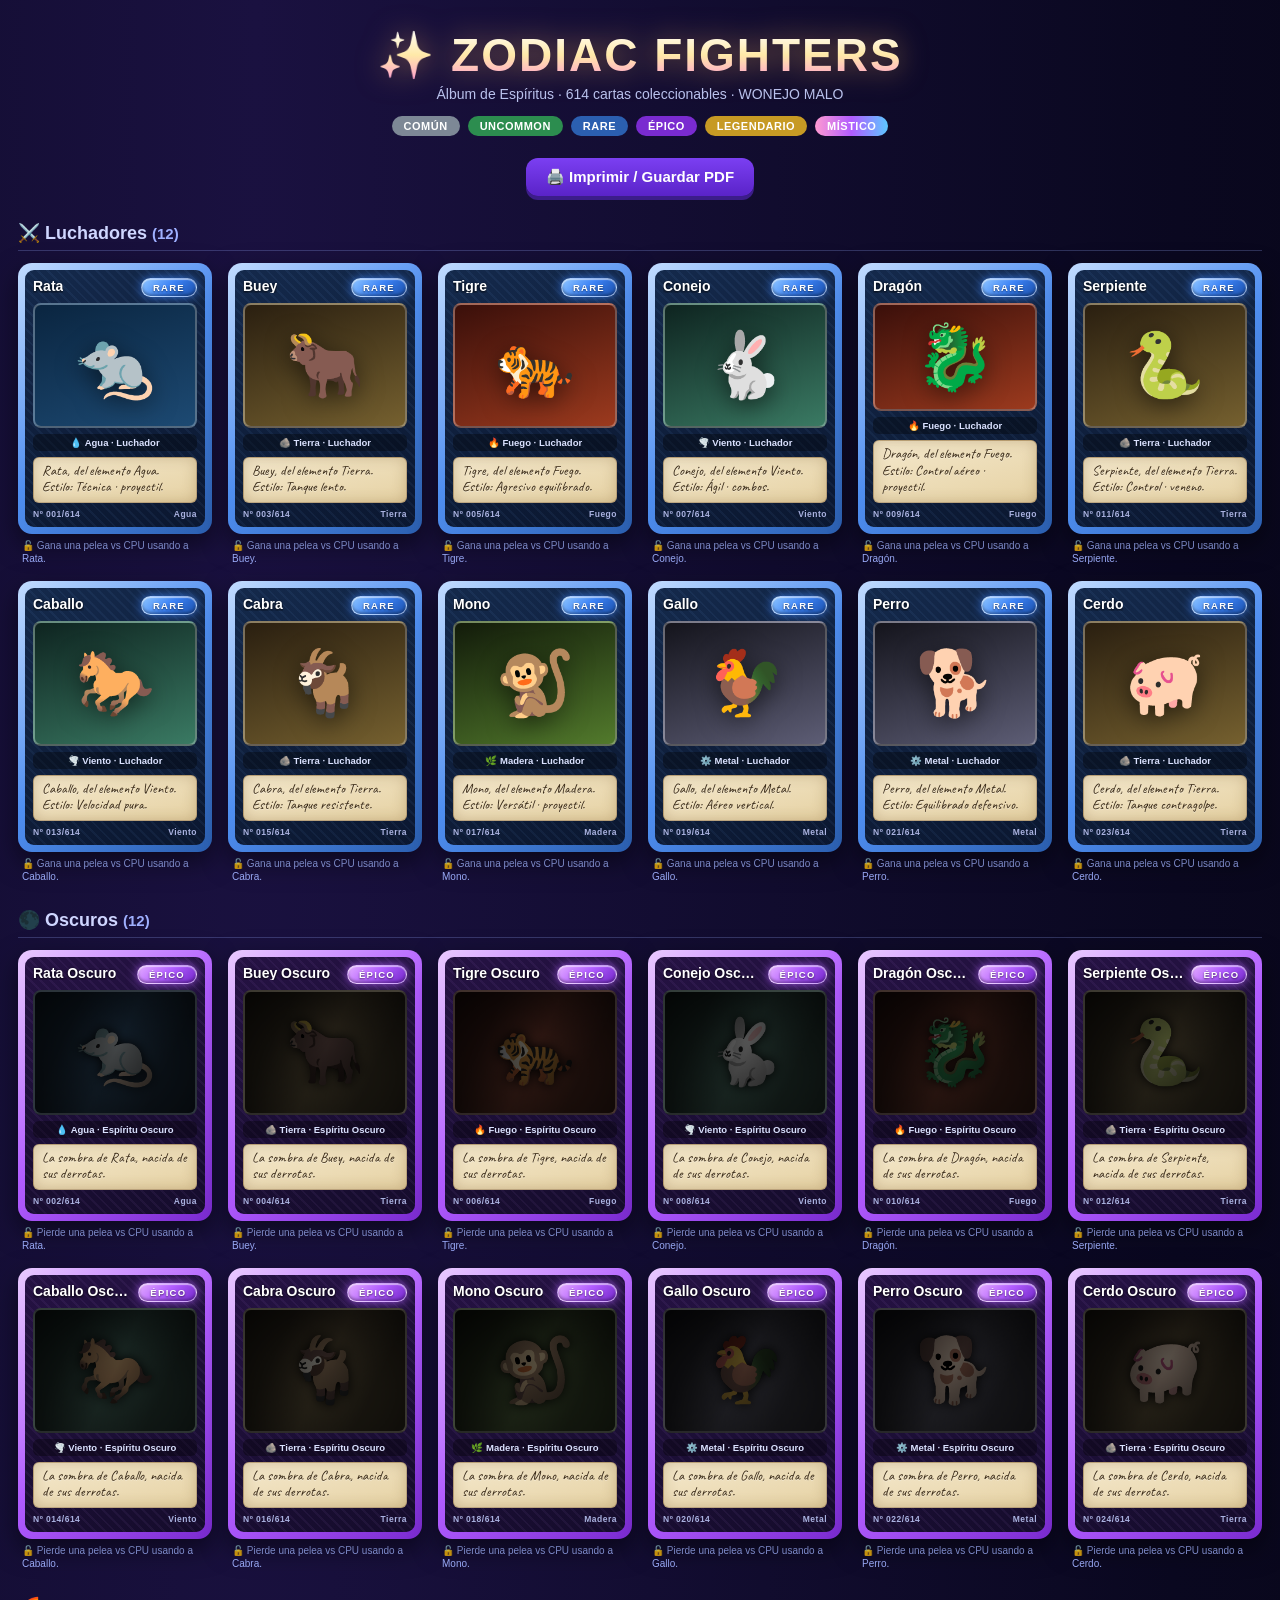
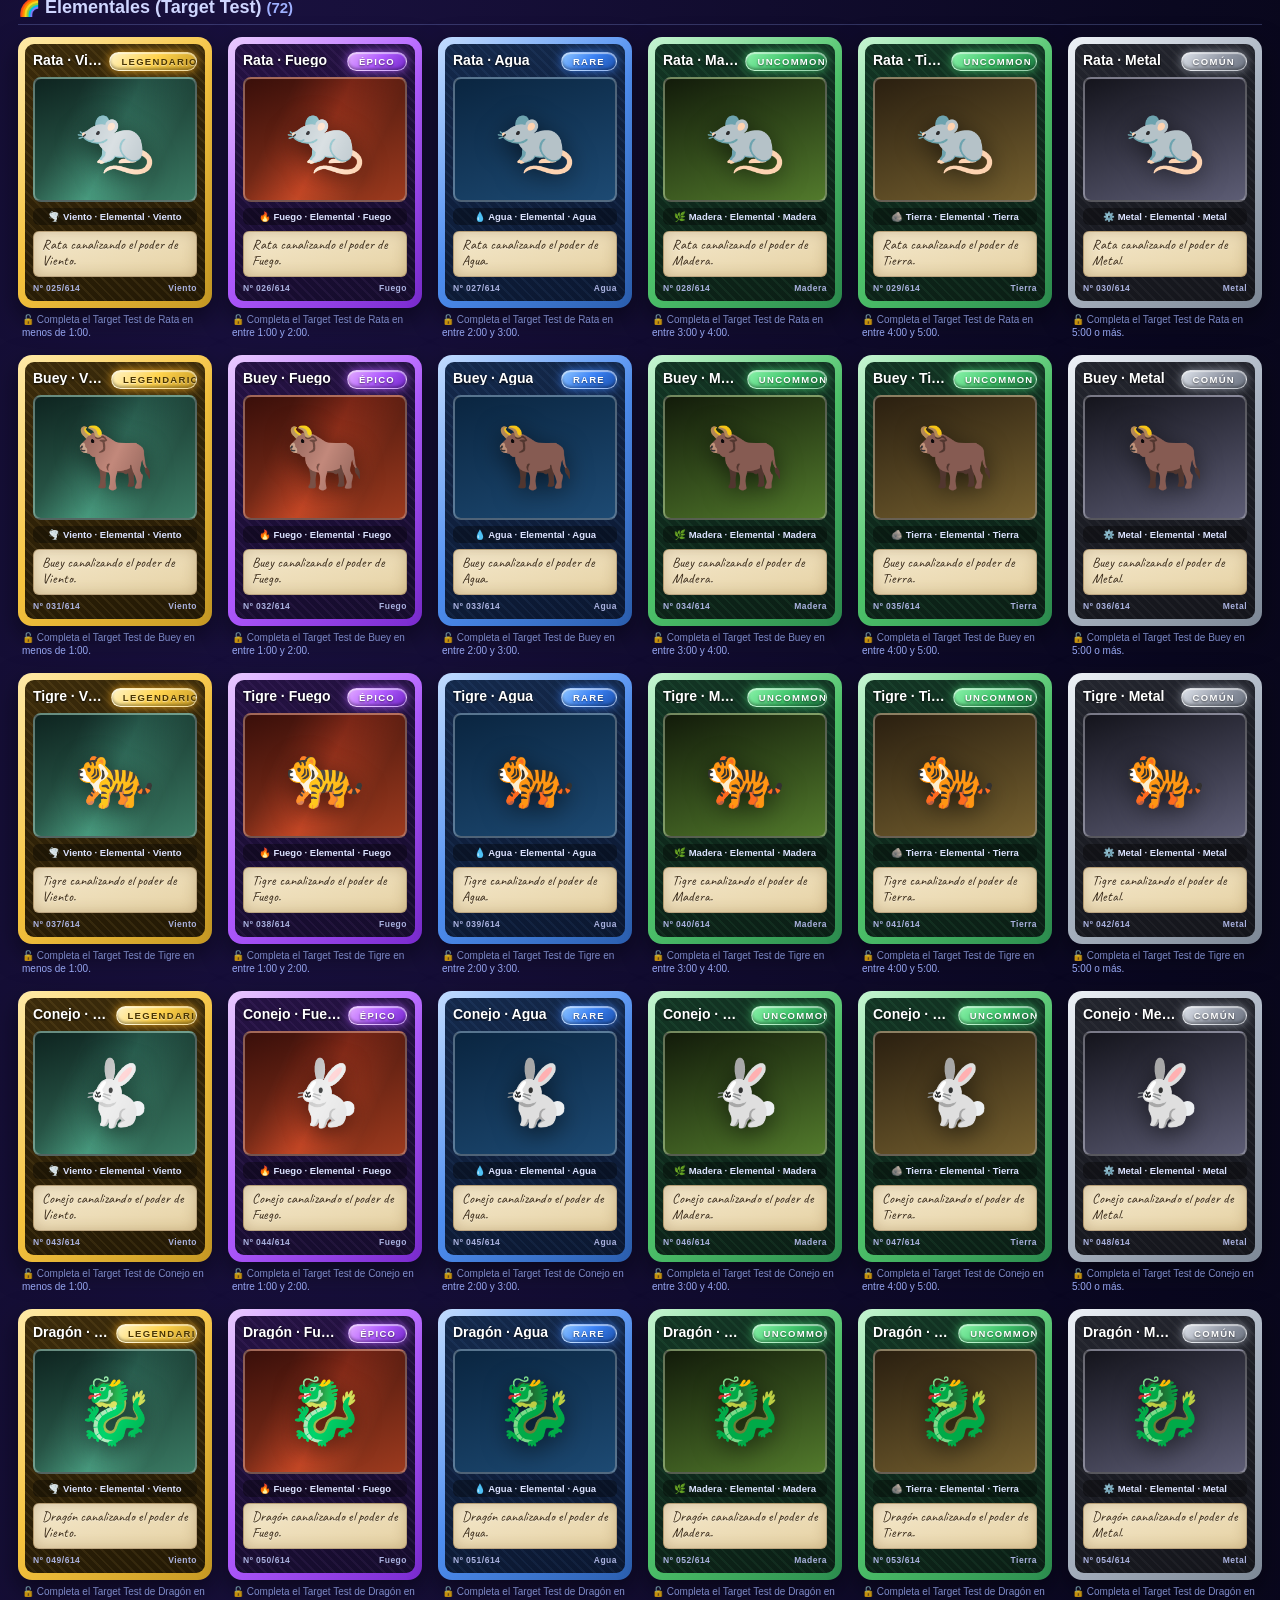
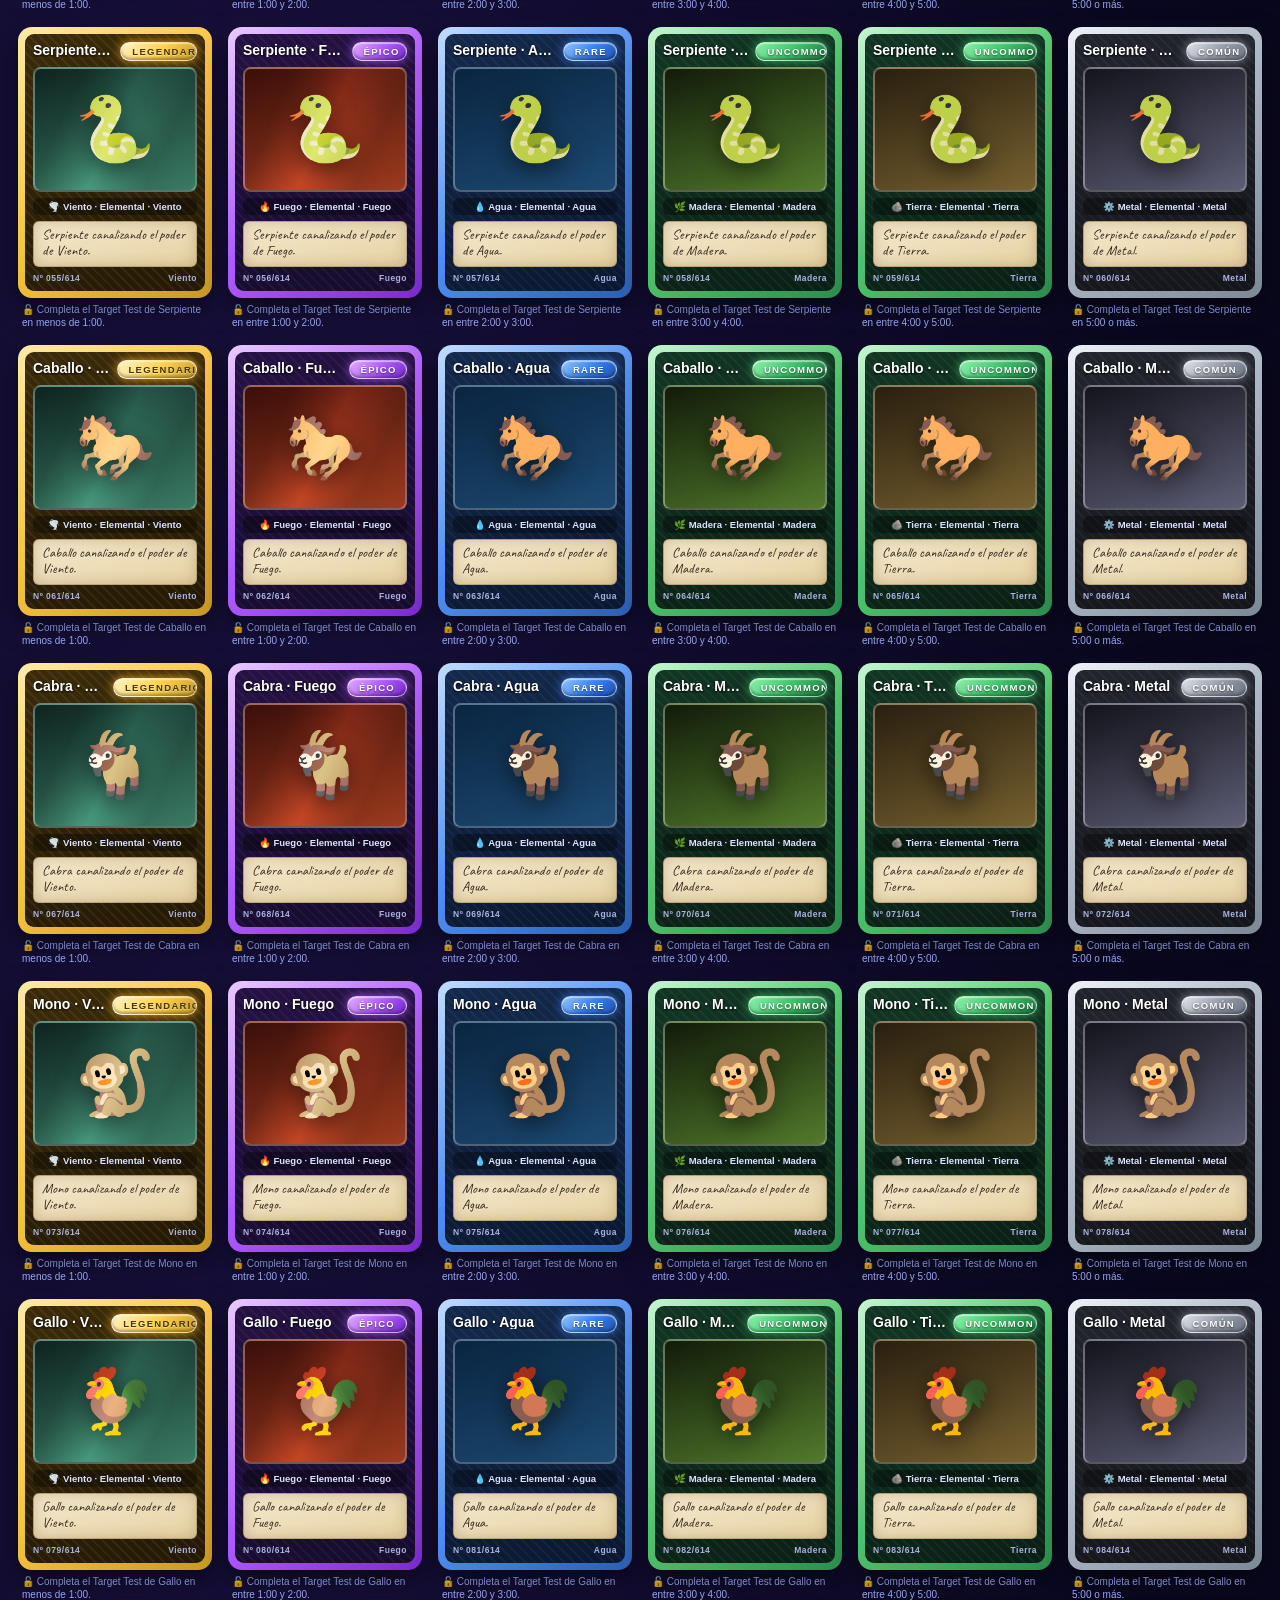
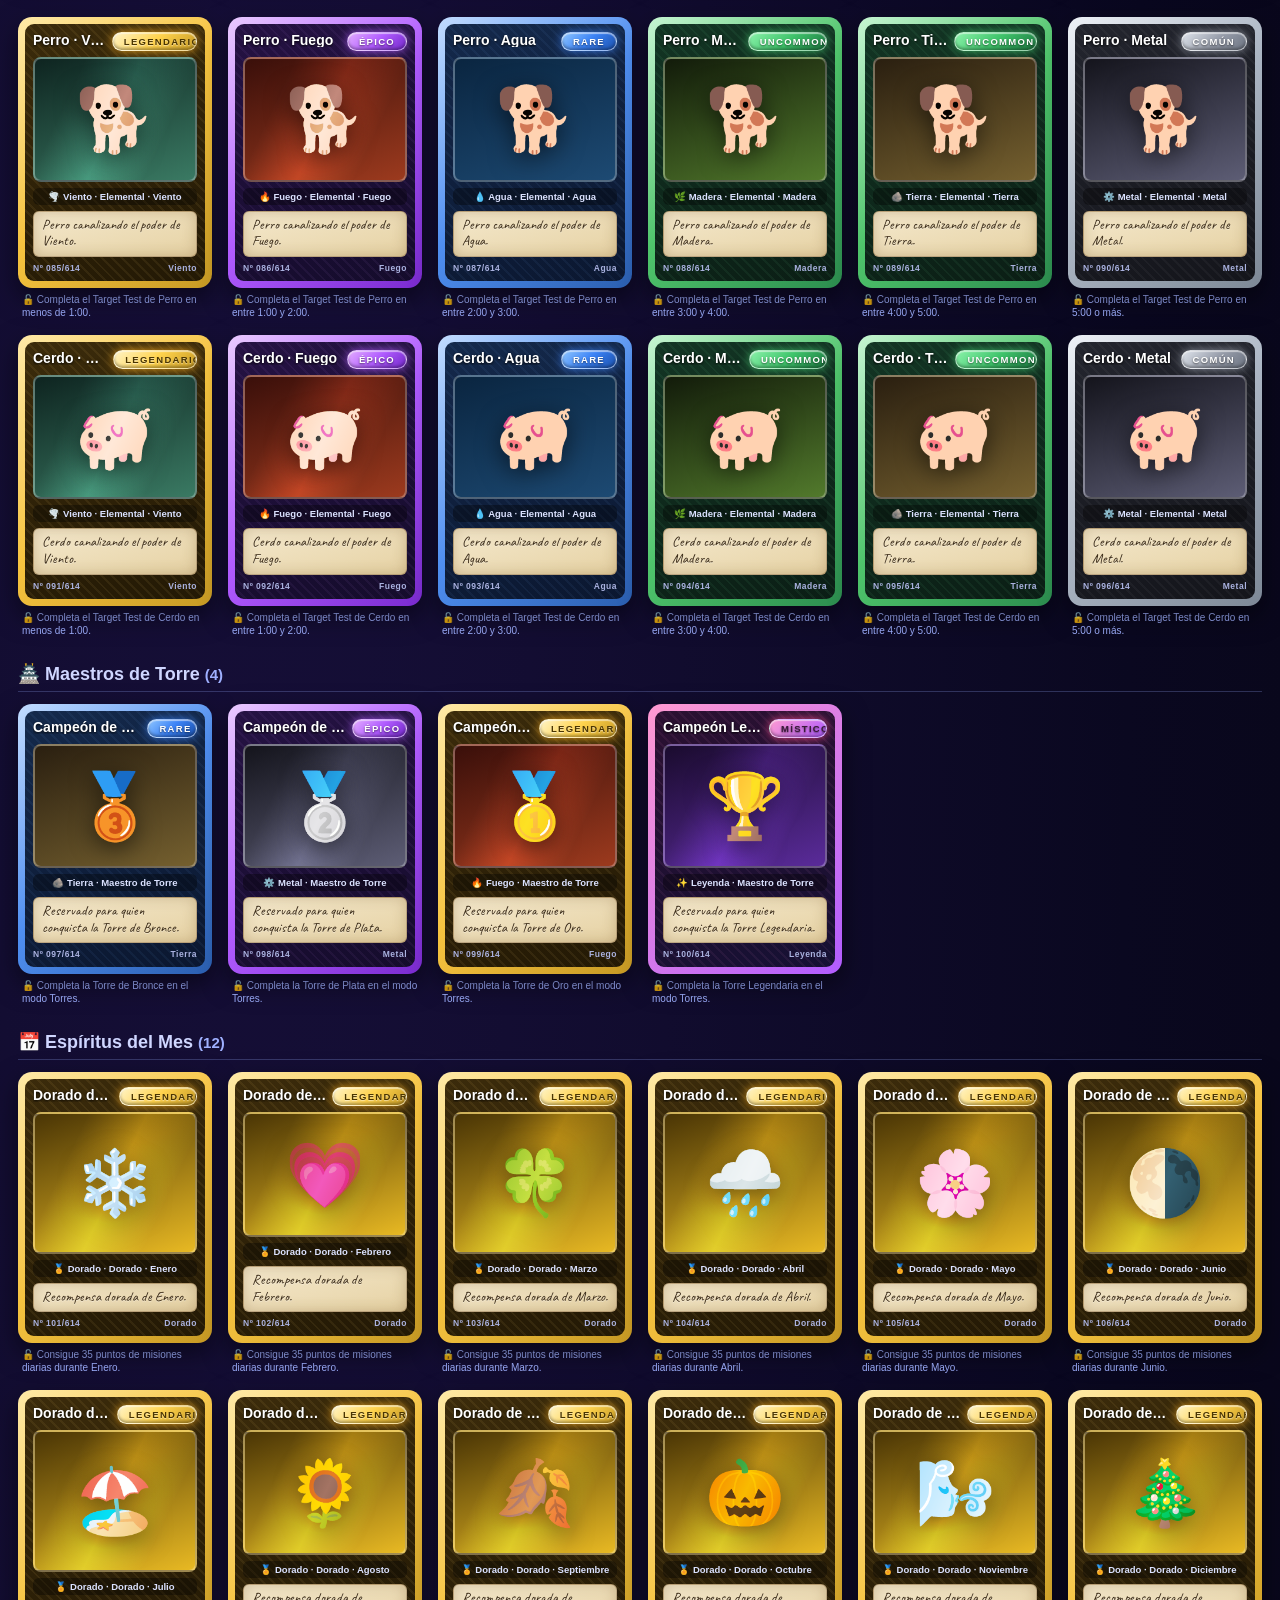
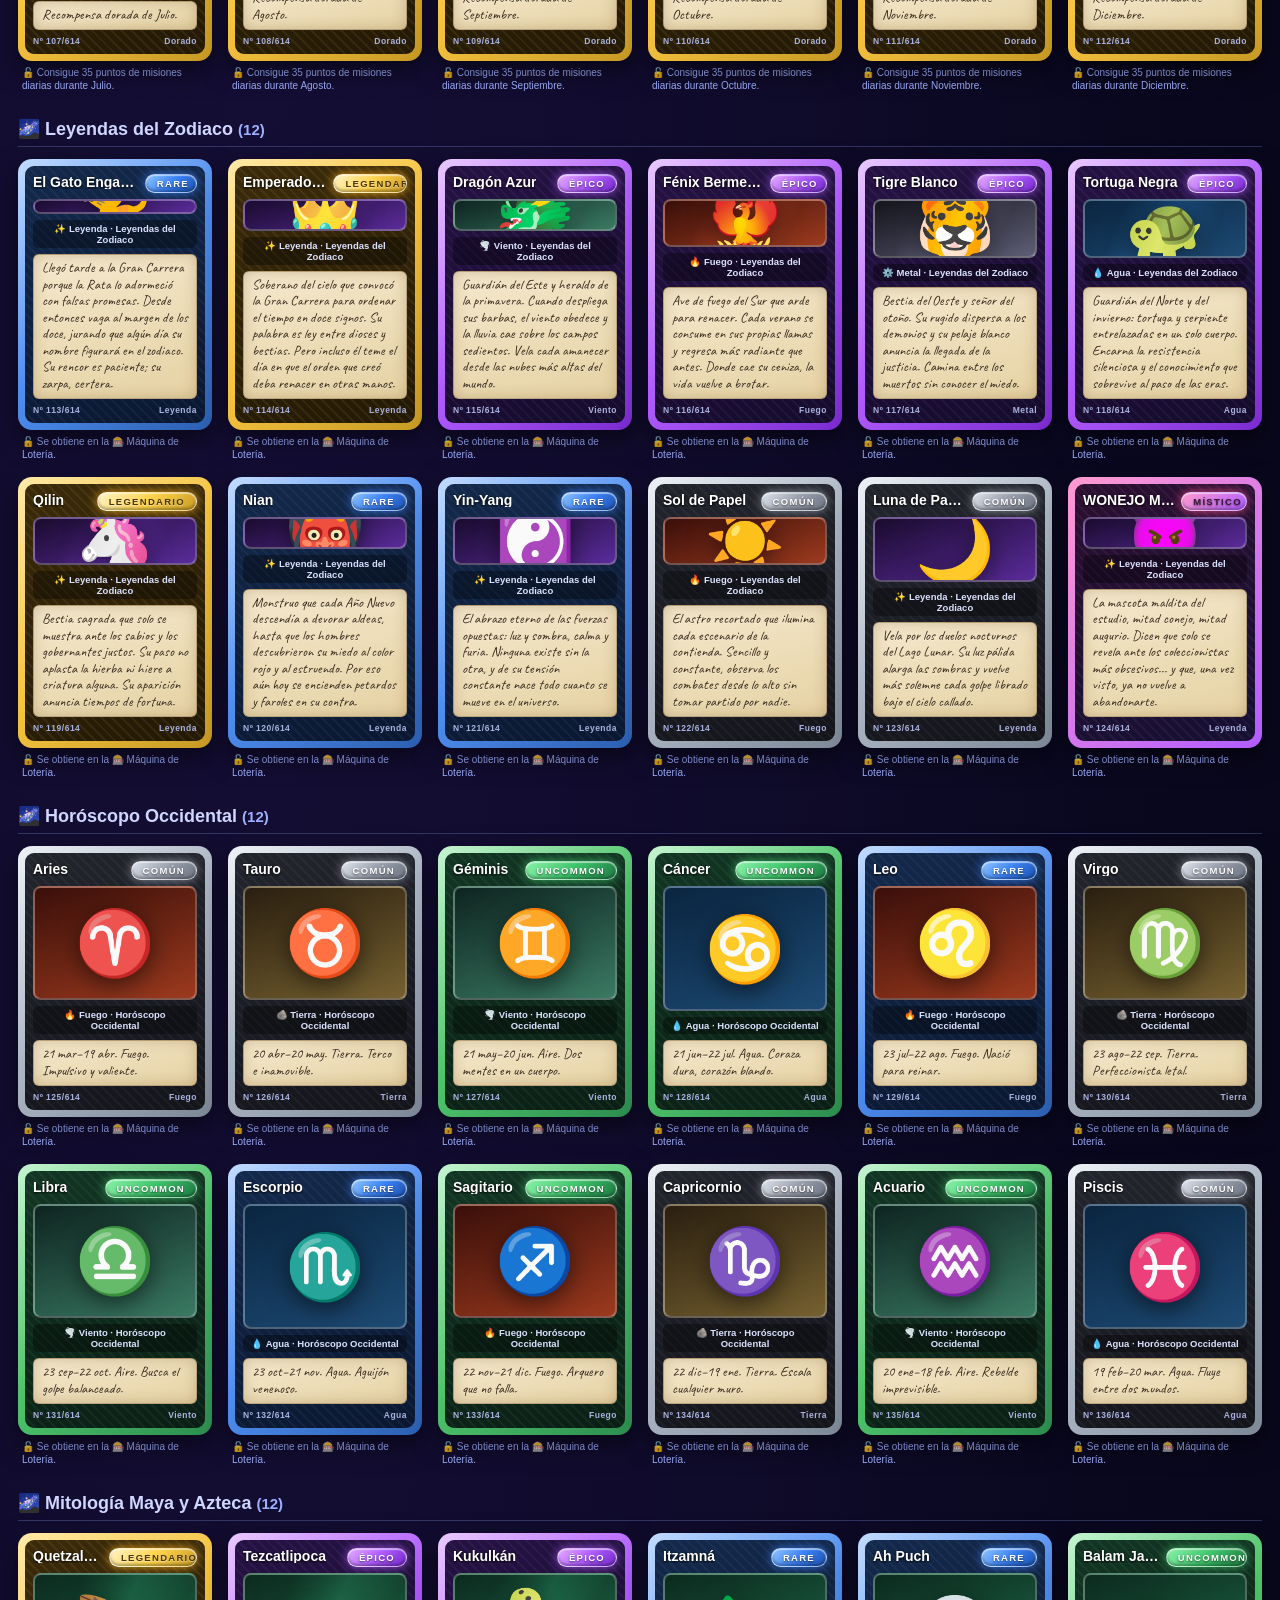
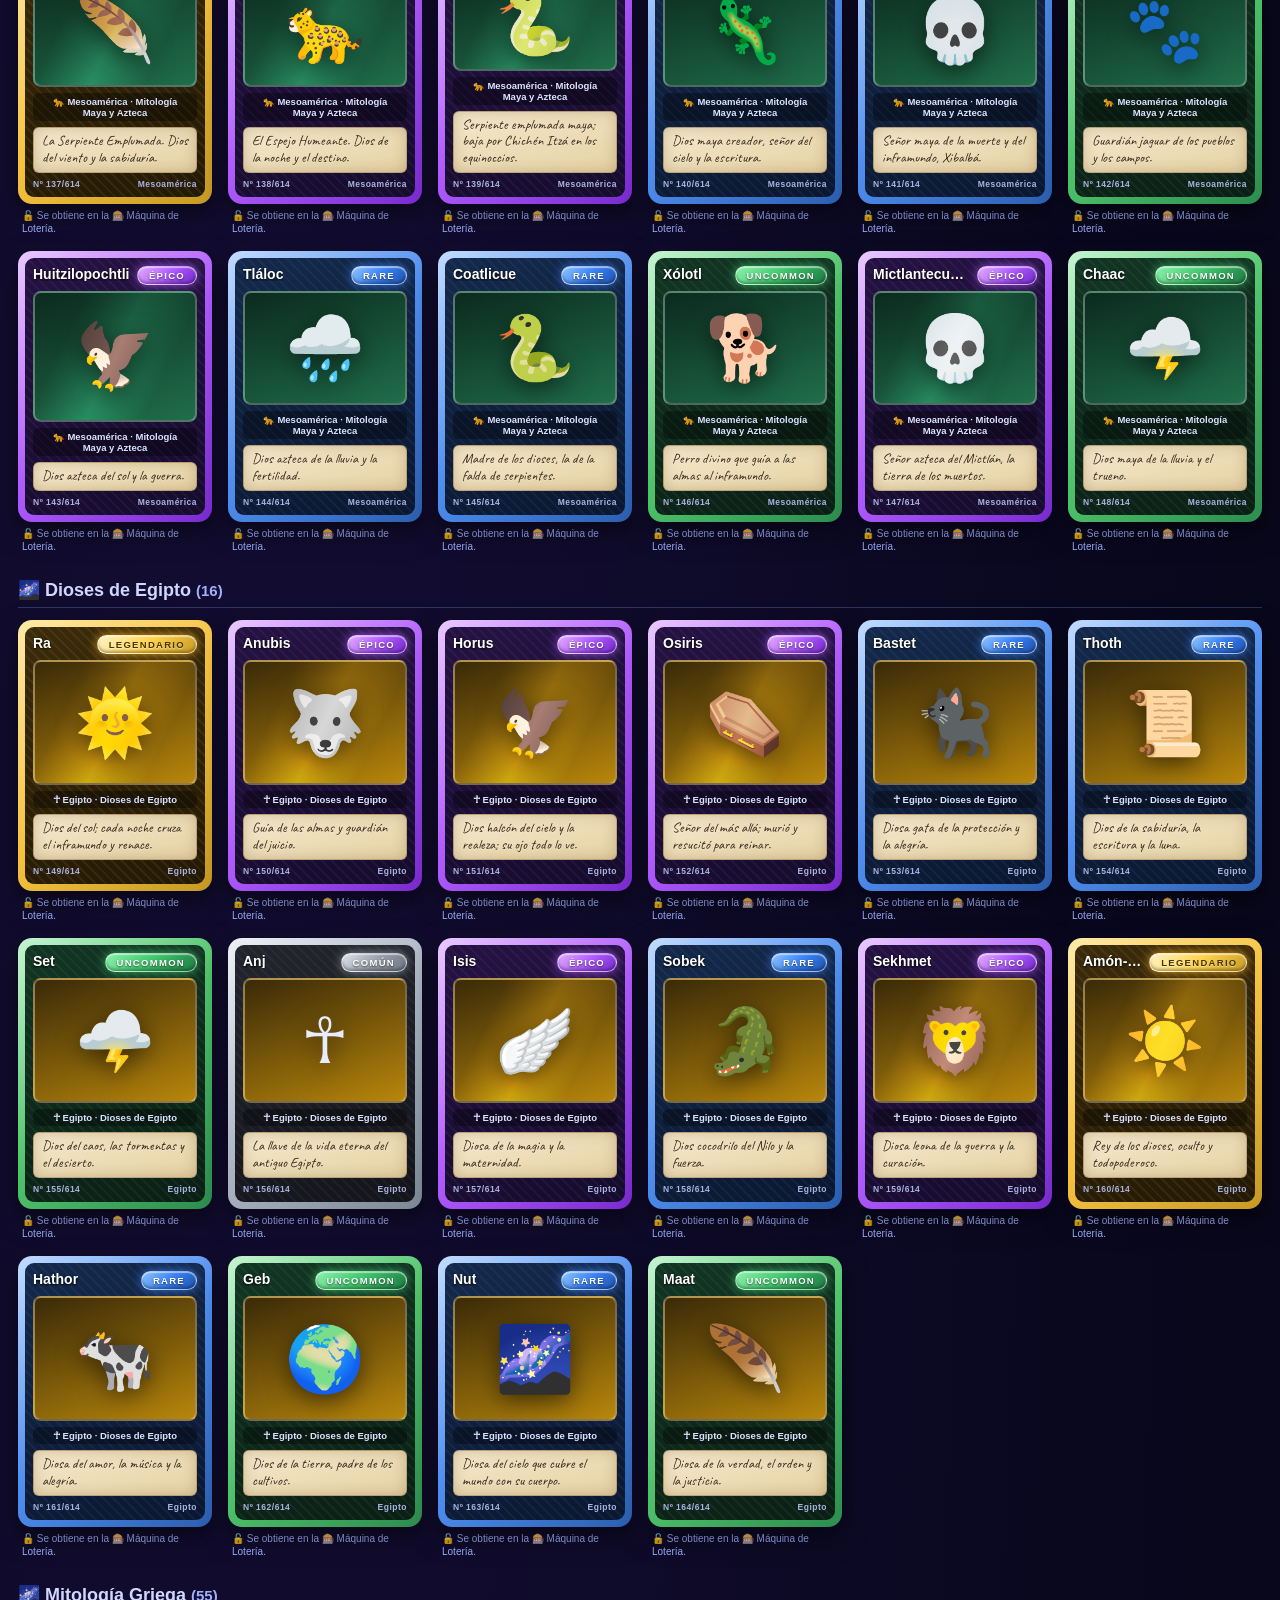
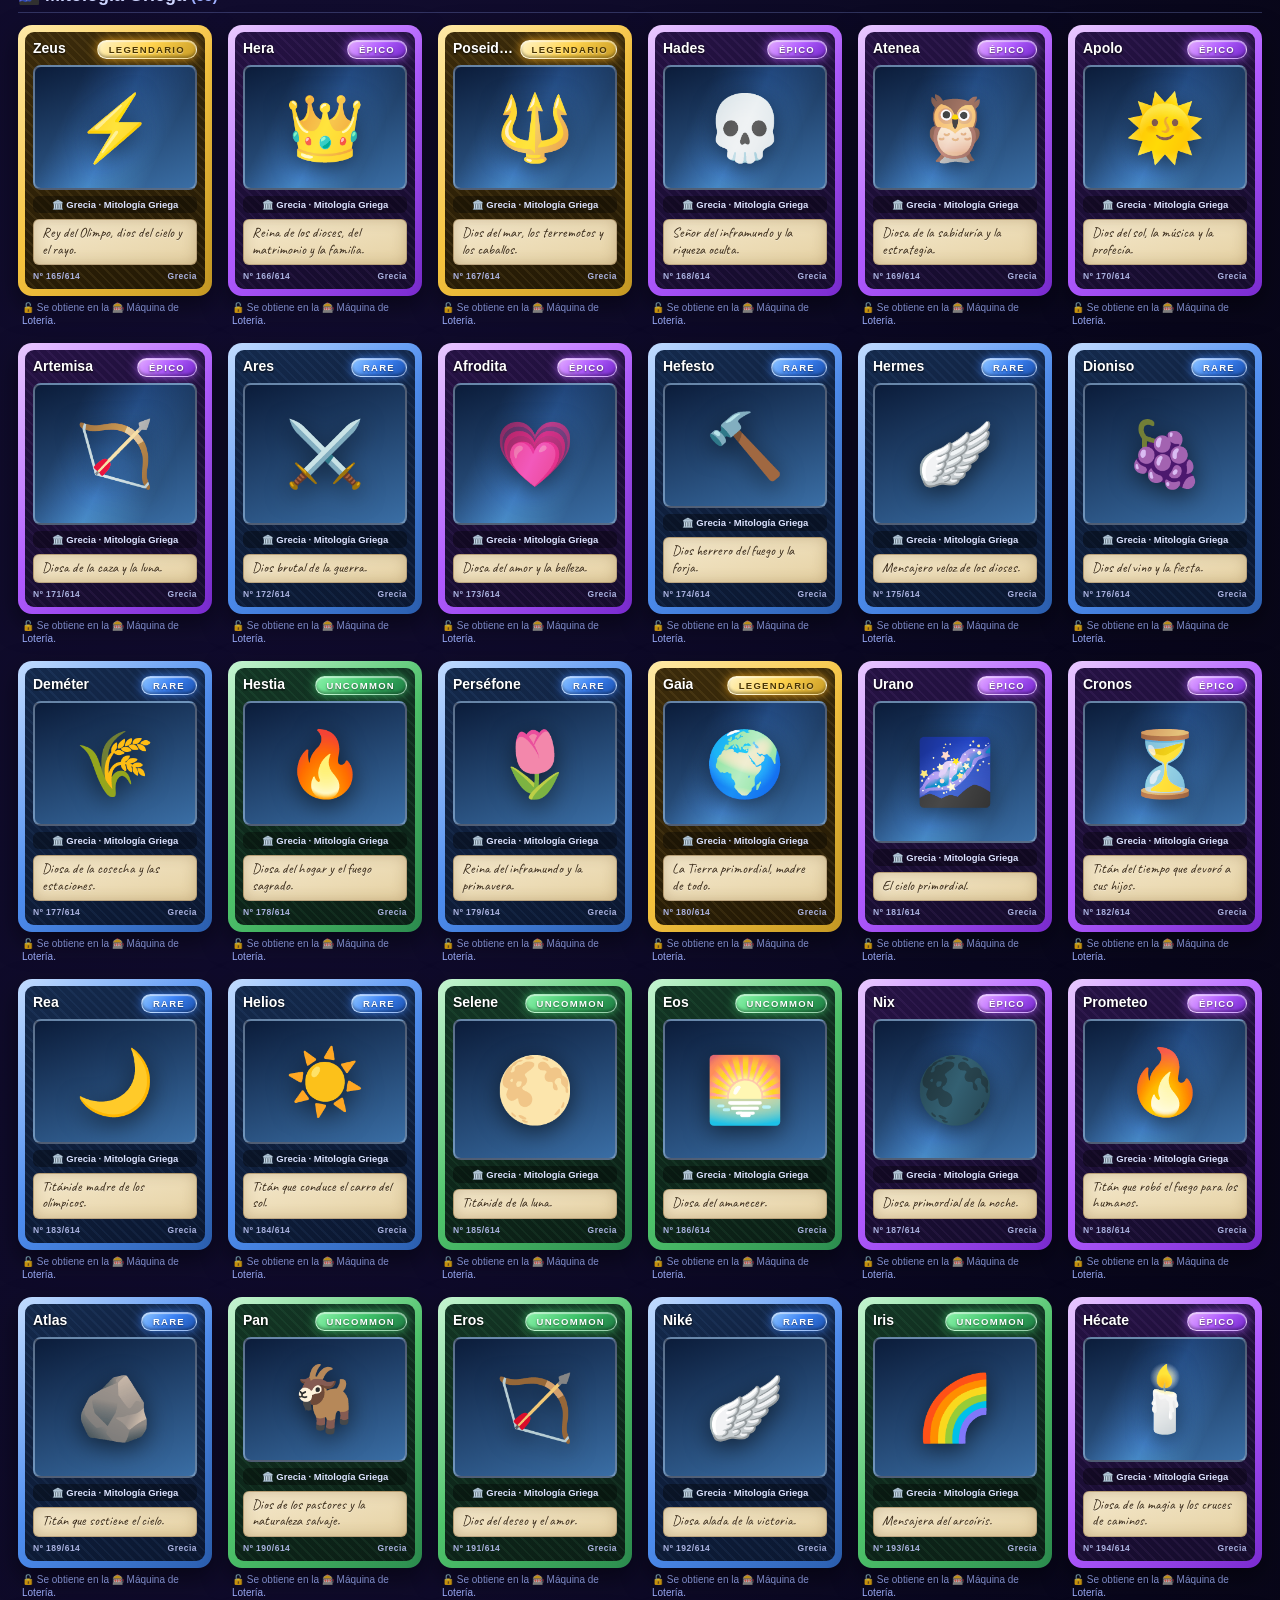
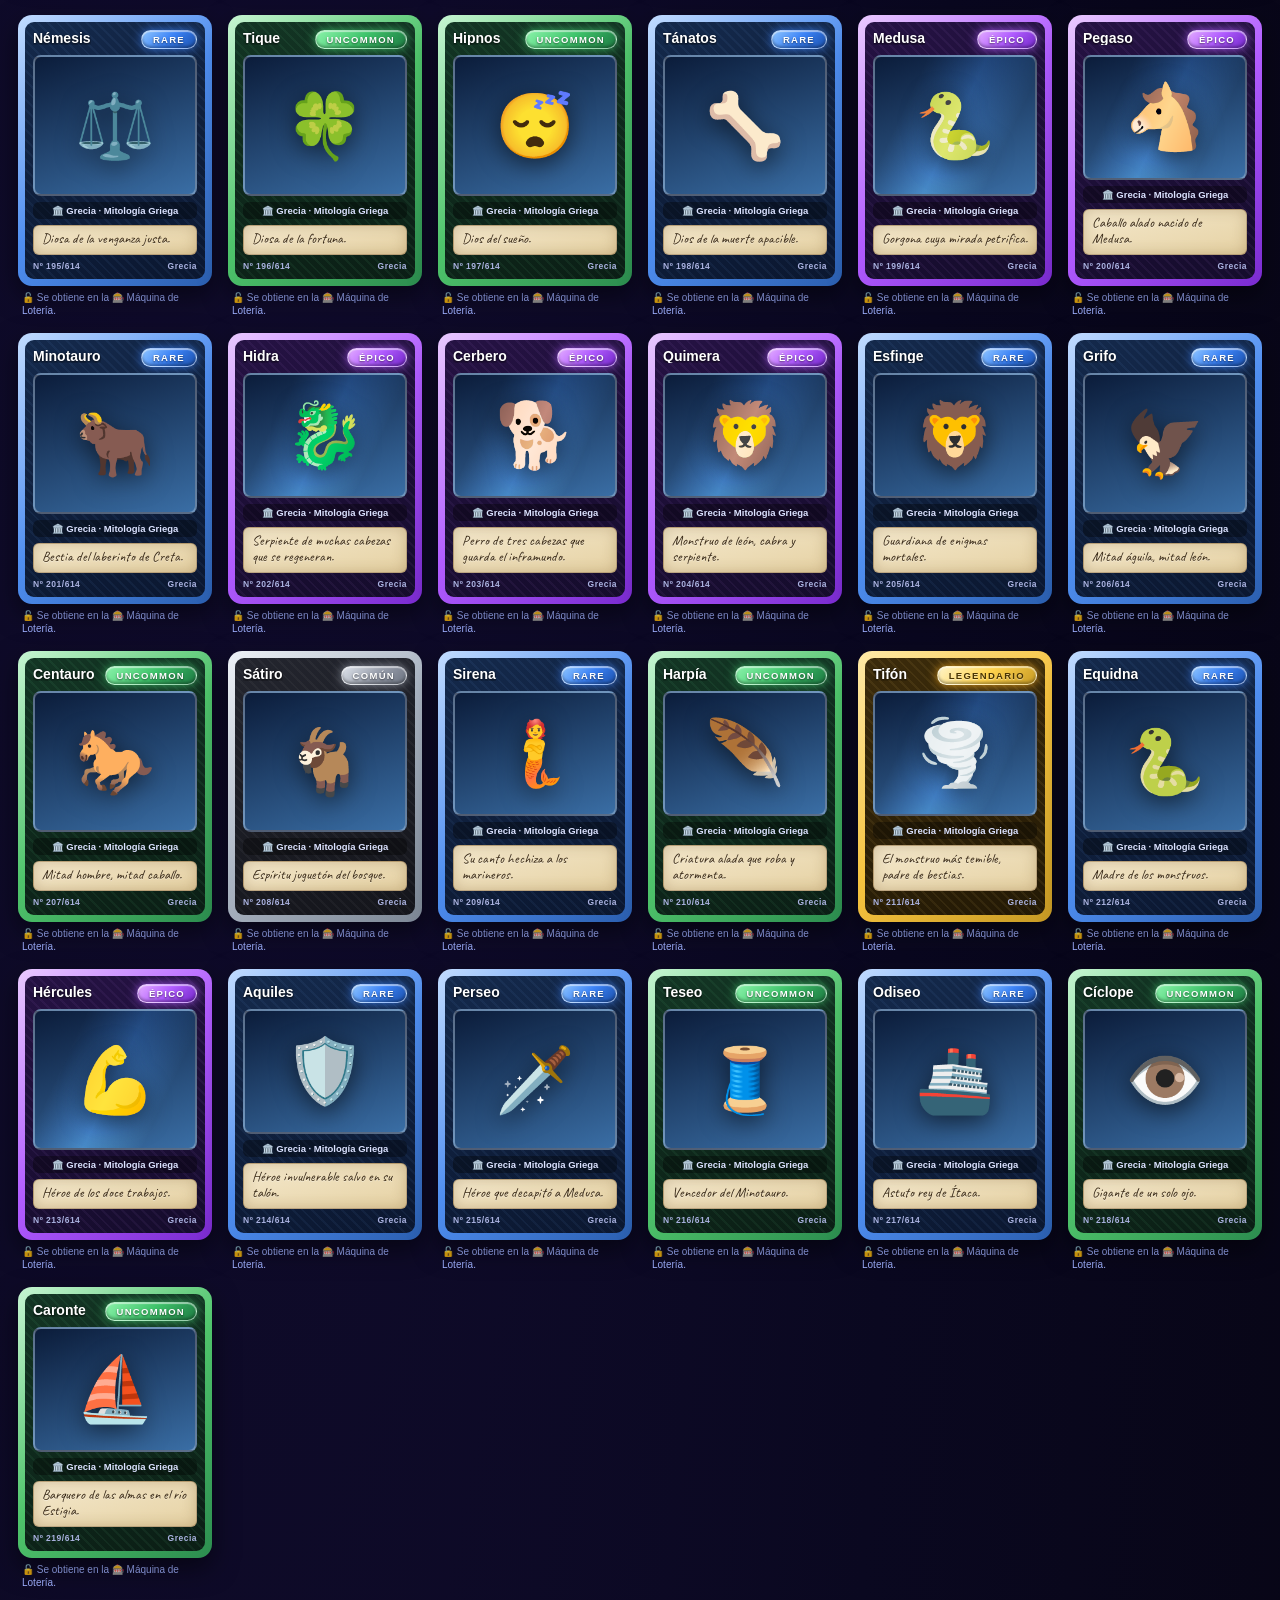
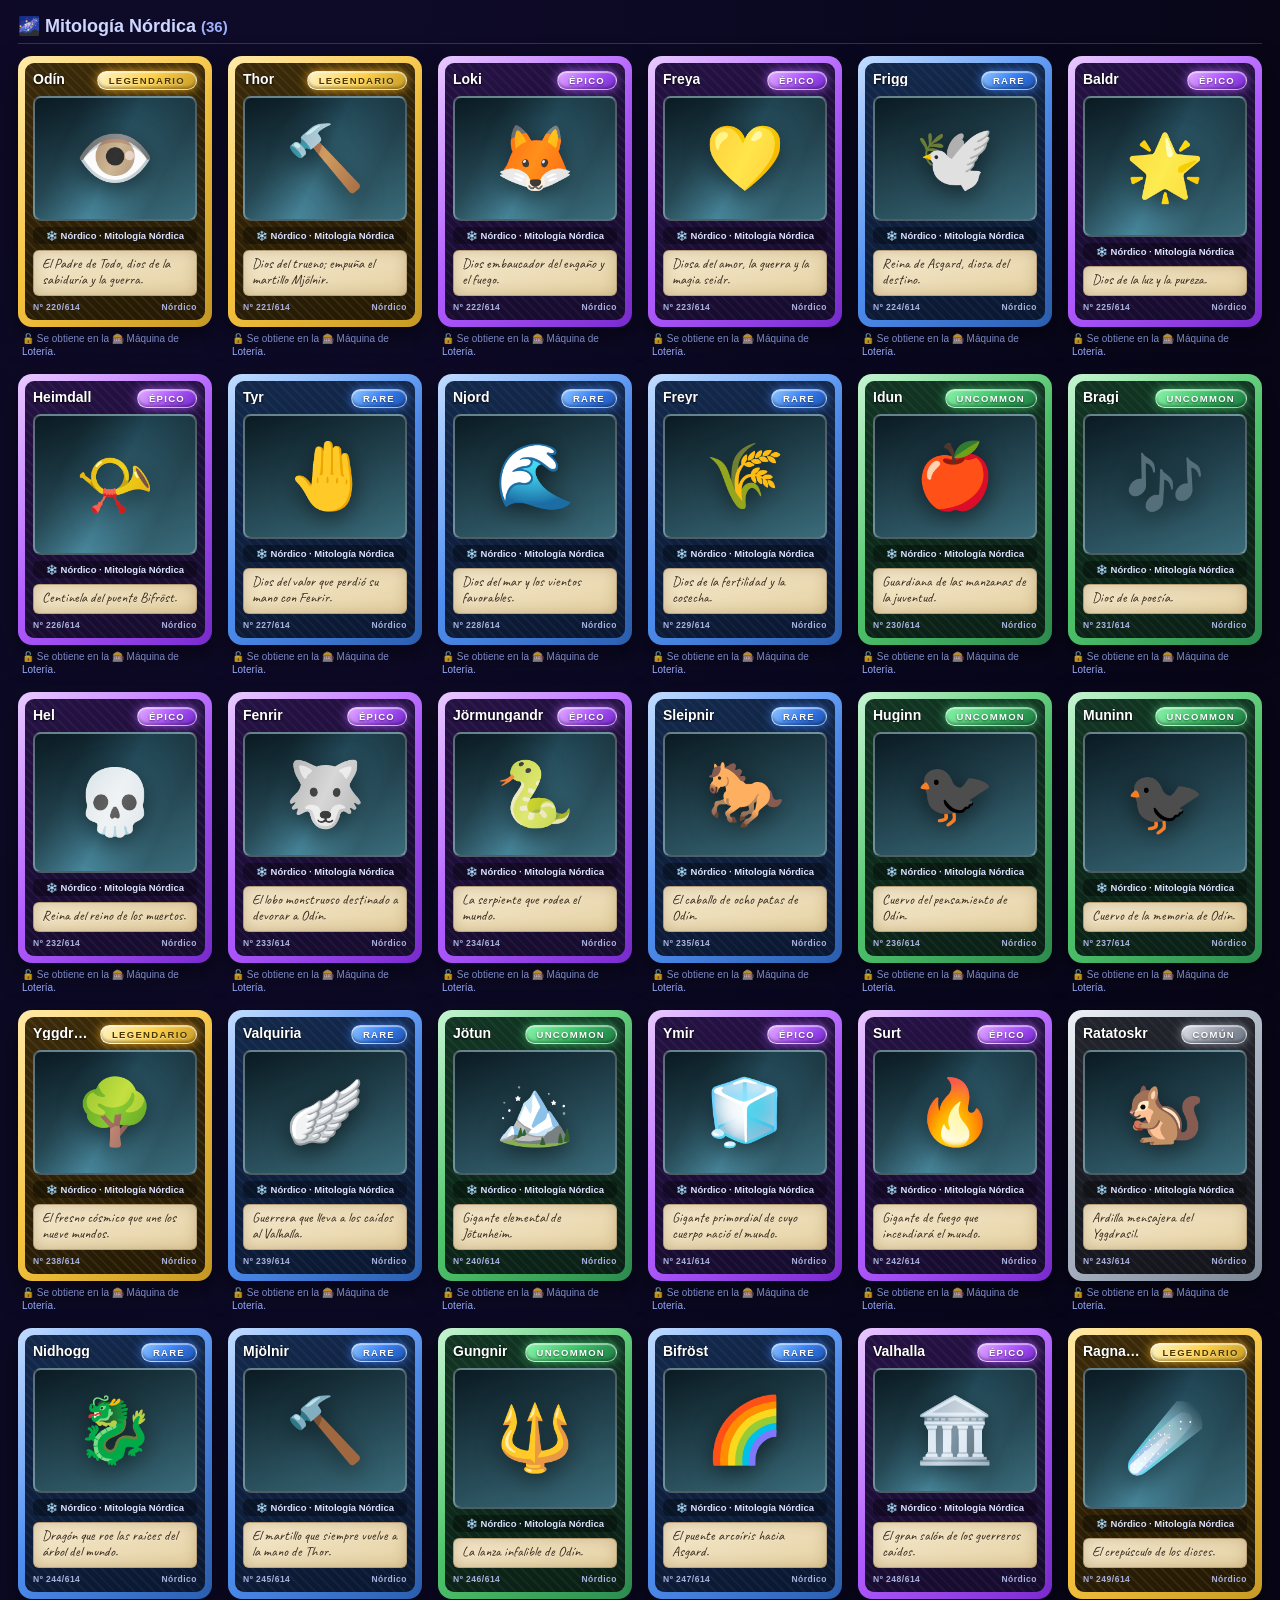
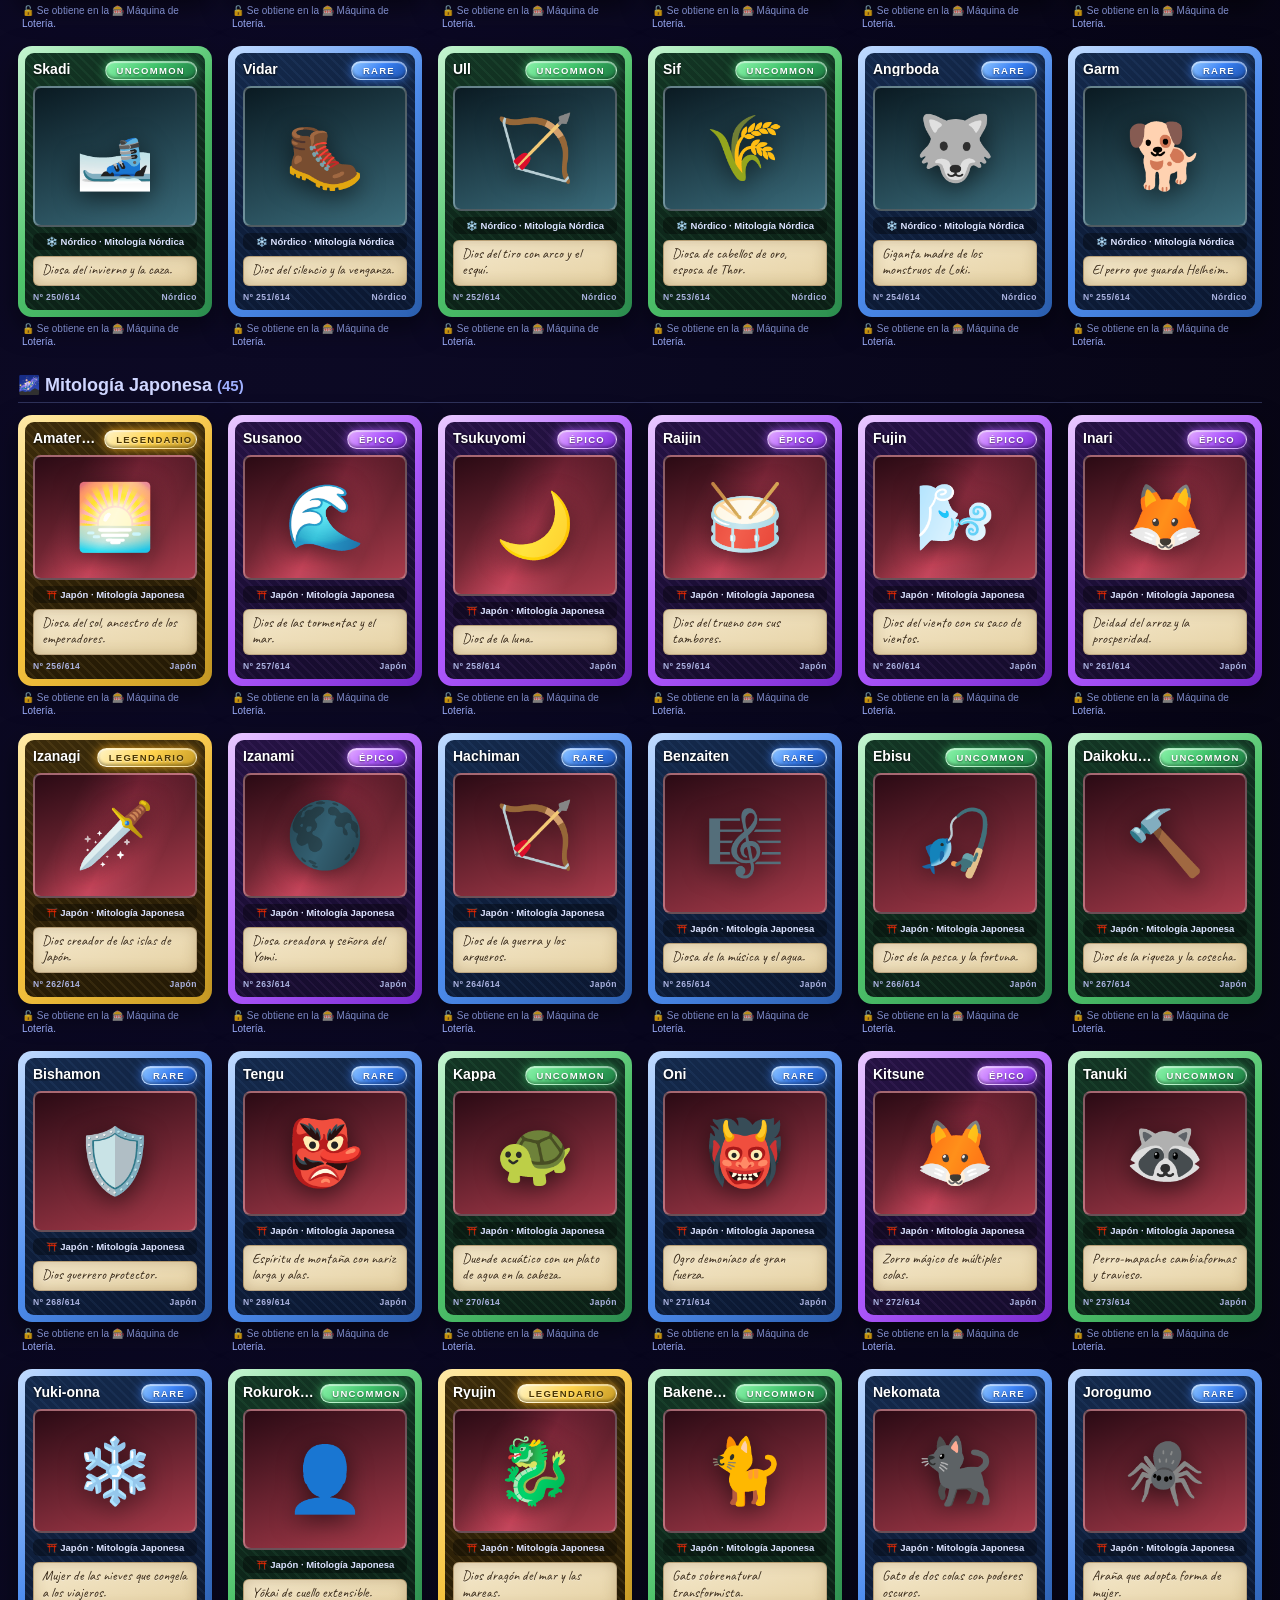
==== commit 3d139414: "Add files via upload" ====
--- a/cartas.html
+++ b/cartas.html
@@ -1,5 +1,8 @@
 <!DOCTYPE html><html lang="es"><head><meta charset="UTF-8"><meta name="viewport" content="width=device-width,initial-scale=1">
-<title>Zodiac Fighters — Álbum (614 cartas)</title><style>*{margin:0;padding:0;box-sizing:border-box}
+<title>Zodiac Fighters — Álbum</title>
+<link rel="preconnect" href="https://fonts.googleapis.com"><link rel="preconnect" href="https://fonts.gstatic.com" crossorigin>
+<link href="https://fonts.googleapis.com/css2?family=Caveat:wght@500;600;700&display=swap" rel="stylesheet">
+<style>*{margin:0;padding:0;box-sizing:border-box}
 body{font-family:-apple-system,"Segoe UI",Roboto,sans-serif;background:radial-gradient(120% 80% at 20% 0%,#1a1140,#0a0820 60%,#06040f);color:#e8ecff;padding:18px;min-height:100vh}
 header{text-align:center;margin:10px 0 24px}
 header h1{font-size:clamp(28px,6vw,46px);font-weight:900;letter-spacing:2px;background:linear-gradient(180deg,#fff,#ffe9a8,#ff9ad1);-webkit-background-clip:text;background-clip:text;-webkit-text-fill-color:transparent;filter:drop-shadow(0 0 14px rgba(255,180,90,.5))}
@@ -22,7 +25,13 @@
 .tcg-art{position:relative;flex:1;border-radius:8px;display:flex;align-items:center;justify-content:center;overflow:hidden;border:2px solid rgba(255,255,255,.28)}
 .tcg-emoji{font-size:64px;line-height:1;filter:drop-shadow(0 6px 12px rgba(0,0,0,.55));z-index:1}
 .tcg-type{font-size:9.5px;font-weight:800;color:#dbe2ff;background:rgba(0,0,0,.35);border-radius:6px;padding:3px 7px;text-align:center}
-.tcg-desc{font-size:9.5px;line-height:1.38;color:#eef0ff;background:rgba(255,255,255,.08);border-radius:6px;padding:6px 7px;overflow:hidden}
+.tcg-desc{font-family:'Caveat','Segoe Script','Bradley Hand',cursive;font-size:14px;line-height:1.18;color:#3a2a16;background:linear-gradient(165deg,#f4e8cc,#e6d2a4);border:1px solid rgba(120,86,40,.45);border-radius:6px;padding:5px 8px 6px;overflow:hidden;box-shadow:inset 0 0 14px rgba(120,86,40,.28);text-shadow:0 1px 0 rgba(255,255,255,.4)}
+.r-comun.tcg .tcg-inner{background:repeating-linear-gradient(45deg,rgba(255,255,255,.035) 0 2px,transparent 2px 7px),linear-gradient(160deg,#23252e,#14151b)}
+.r-uncommon.tcg .tcg-inner{background:repeating-linear-gradient(45deg,rgba(120,255,170,.055) 0 2px,transparent 2px 7px),linear-gradient(160deg,#133524,#0b1e15)}
+.r-rare.tcg .tcg-inner{background:repeating-linear-gradient(45deg,rgba(120,180,255,.06) 0 2px,transparent 2px 7px),linear-gradient(160deg,#14294b,#0b1730)}
+.r-epic.tcg .tcg-inner{background:repeating-linear-gradient(45deg,rgba(200,140,255,.06) 0 2px,transparent 2px 7px),linear-gradient(160deg,#251243,#150c2c)}
+.r-legendario.tcg .tcg-inner{background:repeating-linear-gradient(45deg,rgba(255,210,110,.07) 0 2px,transparent 2px 7px),linear-gradient(160deg,#3b2b0b,#231905)}
+.r-mistico.tcg .tcg-inner{background:repeating-linear-gradient(45deg,rgba(255,150,220,.06) 0 2px,transparent 2px 7px),linear-gradient(160deg,#2b1031,#151033)}
 .tcg-foot{display:flex;justify-content:space-between;font-size:8.5px;font-weight:800;color:#aab2e0;letter-spacing:.5px}
 .r-comun.tcg{background:linear-gradient(135deg,#eef2f7,#aab4c2,#7d8896)}
 .r-uncommon.tcg{background:linear-gradient(135deg,#c6f5d2,#4fc46b,#2c8d4f)}
@@ -35,8 +44,16 @@
 @keyframes sh{0%,100%{transform:translateX(-55%)}50%{transform:translateX(55%)}}
 footer{text-align:center;color:#6b6a90;font-size:12px;margin:30px 0 10px}
 @media print{body{background:#fff;color:#000}.printbtn{display:none}header h1{filter:none;-webkit-text-fill-color:initial;color:#5a23c8}.tcg,.tcg *{-webkit-print-color-adjust:exact;print-color-adjust:exact}.grid{grid-template-columns:repeat(4,1fr);gap:8px}.howto{color:#555}.sech{color:#333;break-after:avoid}.cardwrap{break-inside:avoid}}
-.tcg-rarbadge{font-size:9px;font-weight:900;letter-spacing:.5px;text-transform:uppercase;color:#fff;border-radius:999px;padding:2px 8px;white-space:nowrap}
-.tcg-rarbadge.r-comun{background:#7d8896}.tcg-rarbadge.r-uncommon{background:#2c8d4f}.tcg-rarbadge.r-rare{background:#2b5fb0}.tcg-rarbadge.r-epic{background:#7a2bd0}.tcg-rarbadge.r-legendario{background:#c79a24}.tcg-rarbadge.r-mistico{background:linear-gradient(90deg,#ff9ad1,#b15cff,#5cc8ff)}
+.tcg-rarbadge{position:relative;overflow:hidden;font-size:9.5px;font-weight:900;letter-spacing:1.3px;text-transform:uppercase;color:#fff;border-radius:999px;padding:3px 11px;white-space:nowrap;border:1px solid rgba(255,255,255,.5);text-shadow:0 1px 2px rgba(0,0,0,.6);box-shadow:0 0 12px -1px var(--rc,#666),inset 0 1px 1px rgba(255,255,255,.55),inset 0 -2px 3px rgba(0,0,0,.32)}
+.tcg-rarbadge.r-comun{background:linear-gradient(135deg,#dfe4ec,#9aa0ad,#6b7280);--rc:#9aa0ad}
+.tcg-rarbadge.r-uncommon{background:linear-gradient(135deg,#8af3aa,#3fc46b,#1d7a42);--rc:#3fc46b}
+.tcg-rarbadge.r-rare{background:linear-gradient(135deg,#8fc6ff,#3b82f6,#1b50ab);--rc:#3b82f6}
+.tcg-rarbadge.r-epic{background:linear-gradient(135deg,#e3acff,#b15cff,#7327c9);--rc:#b15cff}
+.tcg-rarbadge.r-legendario{background:linear-gradient(135deg,#fff4c8,#ffd34d,#c79a24);color:#4a3500;text-shadow:0 1px 1px rgba(255,255,255,.5);--rc:#ffb01f}
+.tcg-rarbadge.r-mistico{background:linear-gradient(135deg,#ff9ad1,#b15cff,#5cc8ff,#ffd86b);background-size:300% 300%;animation:misticBadge 4s ease infinite;color:#3a1a3a;--rc:#ff4d8d}
+@keyframes misticBadge{0%{background-position:0% 50%}50%{background-position:100% 50%}100%{background-position:0% 50%}}
+.tcg-rarbadge.r-epic::after,.tcg-rarbadge.r-legendario::after,.tcg-rarbadge.r-mistico::after{content:'';position:absolute;inset:0;border-radius:inherit;pointer-events:none;background:linear-gradient(115deg,transparent 36%,rgba(255,255,255,.75) 50%,transparent 64%);transform:translateX(-130%);animation:badgeSheen 2.8s ease-in-out infinite}
+@keyframes badgeSheen{0%,18%{transform:translateX(-130%)}60%,100%{transform:translateX(130%)}}
 .tcg.dark .tcg-art{filter:brightness(.45) saturate(.6)}
 .tcg.dark .tcg-art::after{content:'';position:absolute;inset:0;z-index:1;background:radial-gradient(circle at 50% 40%,rgba(0,0,0,.15),rgba(0,0,0,.7))}
 .tcg.dark .tcg-emoji{filter:drop-shadow(0 0 6px #000) brightness(.65) contrast(1.1)}
@@ -3730,4 +3747,32 @@
    <div class="tcg-desc">Para quienes alcanzan rachas legendarias.</div>
    <div class="tcg-foot"><span>Nº 614/614</span><span>Racha</span></div>
  </div></div><div class="howto">🔓 Se gana en hitos de racha de fuego (días 7,10,14,17,20,25,35).</div></div></div>
-<footer>Generado para Zodiac Fighters · WONEJO MALO Entertainment</footer></body></html>+<footer>Generado para Zodiac Fighters · WONEJO MALO Entertainment</footer>
+<script src="spirits-data.js"></script>
+<script src="spirits-lore.js"></script>
+<script>
+/* Coloca art/cartas/<id>.png en cada carta (si existe) y aplica el lore extendido. */
+(function(){
+  var map={};
+  function add(arr){ (arr||[]).forEach(function(it){ if(it&&it[1]&&!(it[1] in map)) map[it[1]]=it[0]; }); }
+  (window.ZF_COLLECT||[]).forEach(function(c){ add(c.items); });
+  add(window.ZF_STREAK||[]);
+  var LORE=window.ZF_LORE||{};
+  document.querySelectorAll('.tcg-art').forEach(function(art){
+    var inner=art.closest('.tcg-inner'); if(!inner) return;
+    var nm=inner.querySelector('.tcg-name'); if(!nm) return;
+    var id=map[nm.textContent.trim()]; if(!id) return;
+    /* lore extendido */
+    if(LORE[id]){ var dsc=inner.querySelector('.tcg-desc'); if(dsc) dsc.textContent=LORE[id]; }
+    /* imagen de la carta */
+    var img=new Image();
+    img.onload=function(){
+      art.innerHTML='';
+      img.style.cssText='width:100%;height:100%;object-fit:cover;image-rendering:pixelated;border-radius:6px;position:relative;z-index:1';
+      art.appendChild(img);
+    };
+    img.src='art/cartas/'+id+'.png';
+  });
+})();
+</script>
+</body></html>
